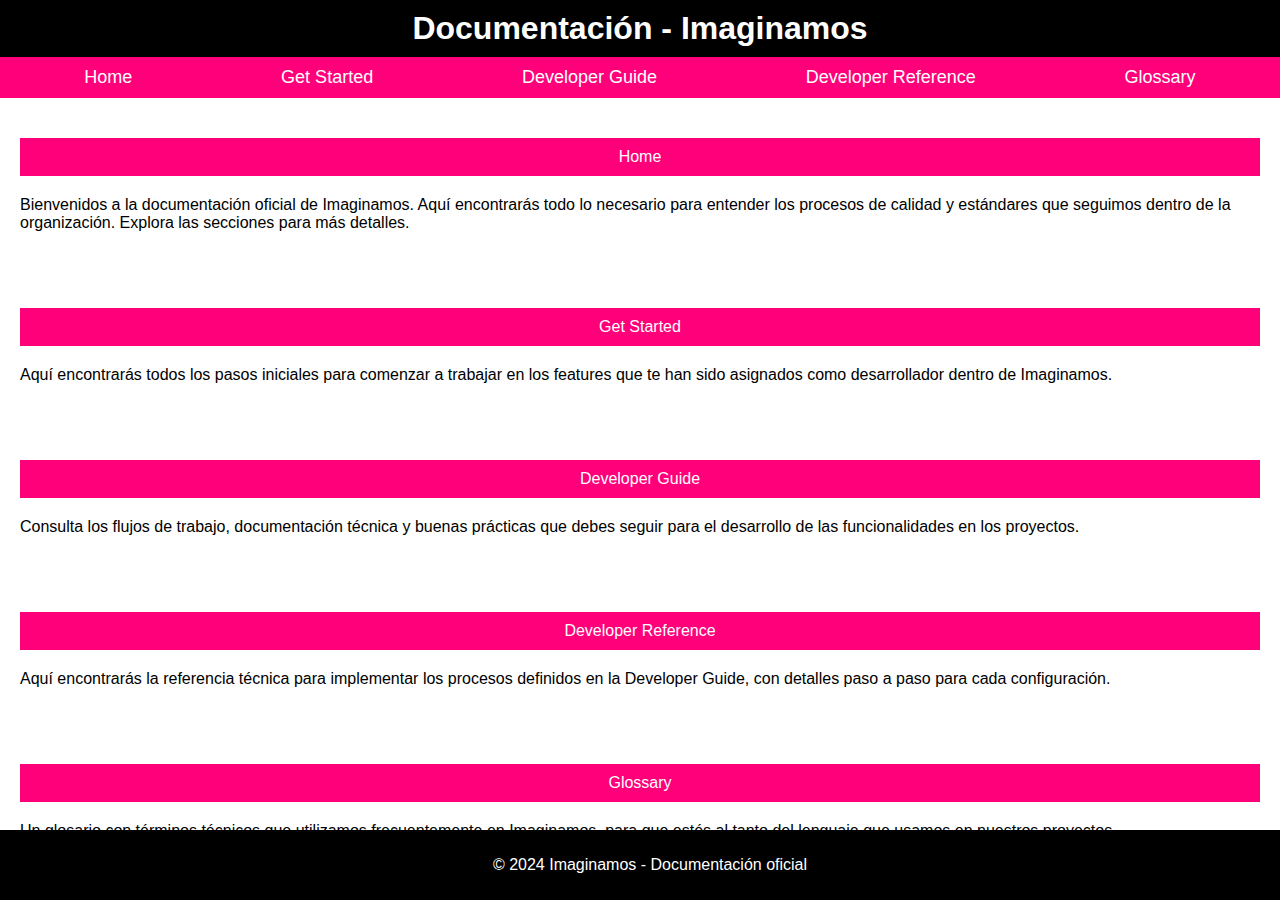
==== index.html @ 252332dd "docs: initial commit" ====
<!DOCTYPE html>
<html lang="es">
<head>
  <meta charset="UTF-8">
  <meta name="viewport" content="width=device-width, initial-scale=1.0">
  <meta http-equiv="X-UA-Compatible" content="IE=edge">
  <title>Documentación - Imaginamos</title>
  <link rel="stylesheet" href="/styles/index.css">
</head>
<body>
  <header>
    <h1>Documentación - Imaginamos</h1>
  </header>

  <nav>
    <a href="#home">Home</a>
    <a href="#get-started">Get Started</a>
    <a href="#developer-guide">Developer Guide</a>
    <a href="#developer-reference">Developer Reference</a>
    <a href="#glossary">Glossary</a>
  </nav>

  <section id="home">
    <div class="section-title">Home</div>
    <p>Bienvenidos a la documentación oficial de Imaginamos. Aquí encontrarás todo lo necesario para entender los procesos de calidad y estándares que seguimos dentro de la organización. Explora las secciones para más detalles.</p>
  </section>

  <section id="get-started">
    <div class="section-title">Get Started</div>
    <p>Aquí encontrarás todos los pasos iniciales para comenzar a trabajar en los features que te han sido asignados como desarrollador dentro de Imaginamos.</p>
  </section>

  <section id="developer-guide">
    <div class="section-title">Developer Guide</div>
    <p>Consulta los flujos de trabajo, documentación técnica y buenas prácticas que debes seguir para el desarrollo de las funcionalidades en los proyectos.</p>
  </section>

  <section id="developer-reference">
    <div class="section-title">Developer Reference</div>
    <p>Aquí encontrarás la referencia técnica para implementar los procesos definidos en la Developer Guide, con detalles paso a paso para cada configuración.</p>
  </section>

  <section id="glossary">
    <div class="section-title">Glossary</div>
    <p>Un glosario con términos técnicos que utilizamos frecuentemente en Imaginamos, para que estés al tanto del lenguaje que usamos en nuestros proyectos.</p>
  </section>

  <footer>
    <p>&copy; 2024 Imaginamos - Documentación oficial</p>
  </footer>
</body>
</html>
---- styles/index.css ----
body {
    font-family: Arial, sans-serif;
    margin: 0;
    padding: 0;
    box-sizing: border-box;
}

header {
    background-color: #000000;
    color: white;
    padding: 10px;
    text-align: center;
}

header h1 {
    margin: 0;
}

nav {
    background-color: #FF007A;
    padding: 10px;
    display: flex;
    justify-content: space-around;
    color: white;
}

nav a {
    color: white;
    text-decoration: none;
    font-size: 18px;
}

nav a:hover {
    text-decoration: underline;
}

section {
    padding: 20px;
}

section h2 {
    color: #333;
}

.section-title {
    background-color: #FF007A;
    color: white;
    padding: 10px;
    margin: 20px 0;
    text-align: center;
}

footer {
    background-color: #000000;
    color: white;
    padding: 10px;
    text-align: center;
    position: fixed;
    width: 100%;
    bottom: 0;
}

/* Responsive */
@media (max-width: 768px) {
    nav {
        flex-direction: column;
        align-items: center;
    }
}
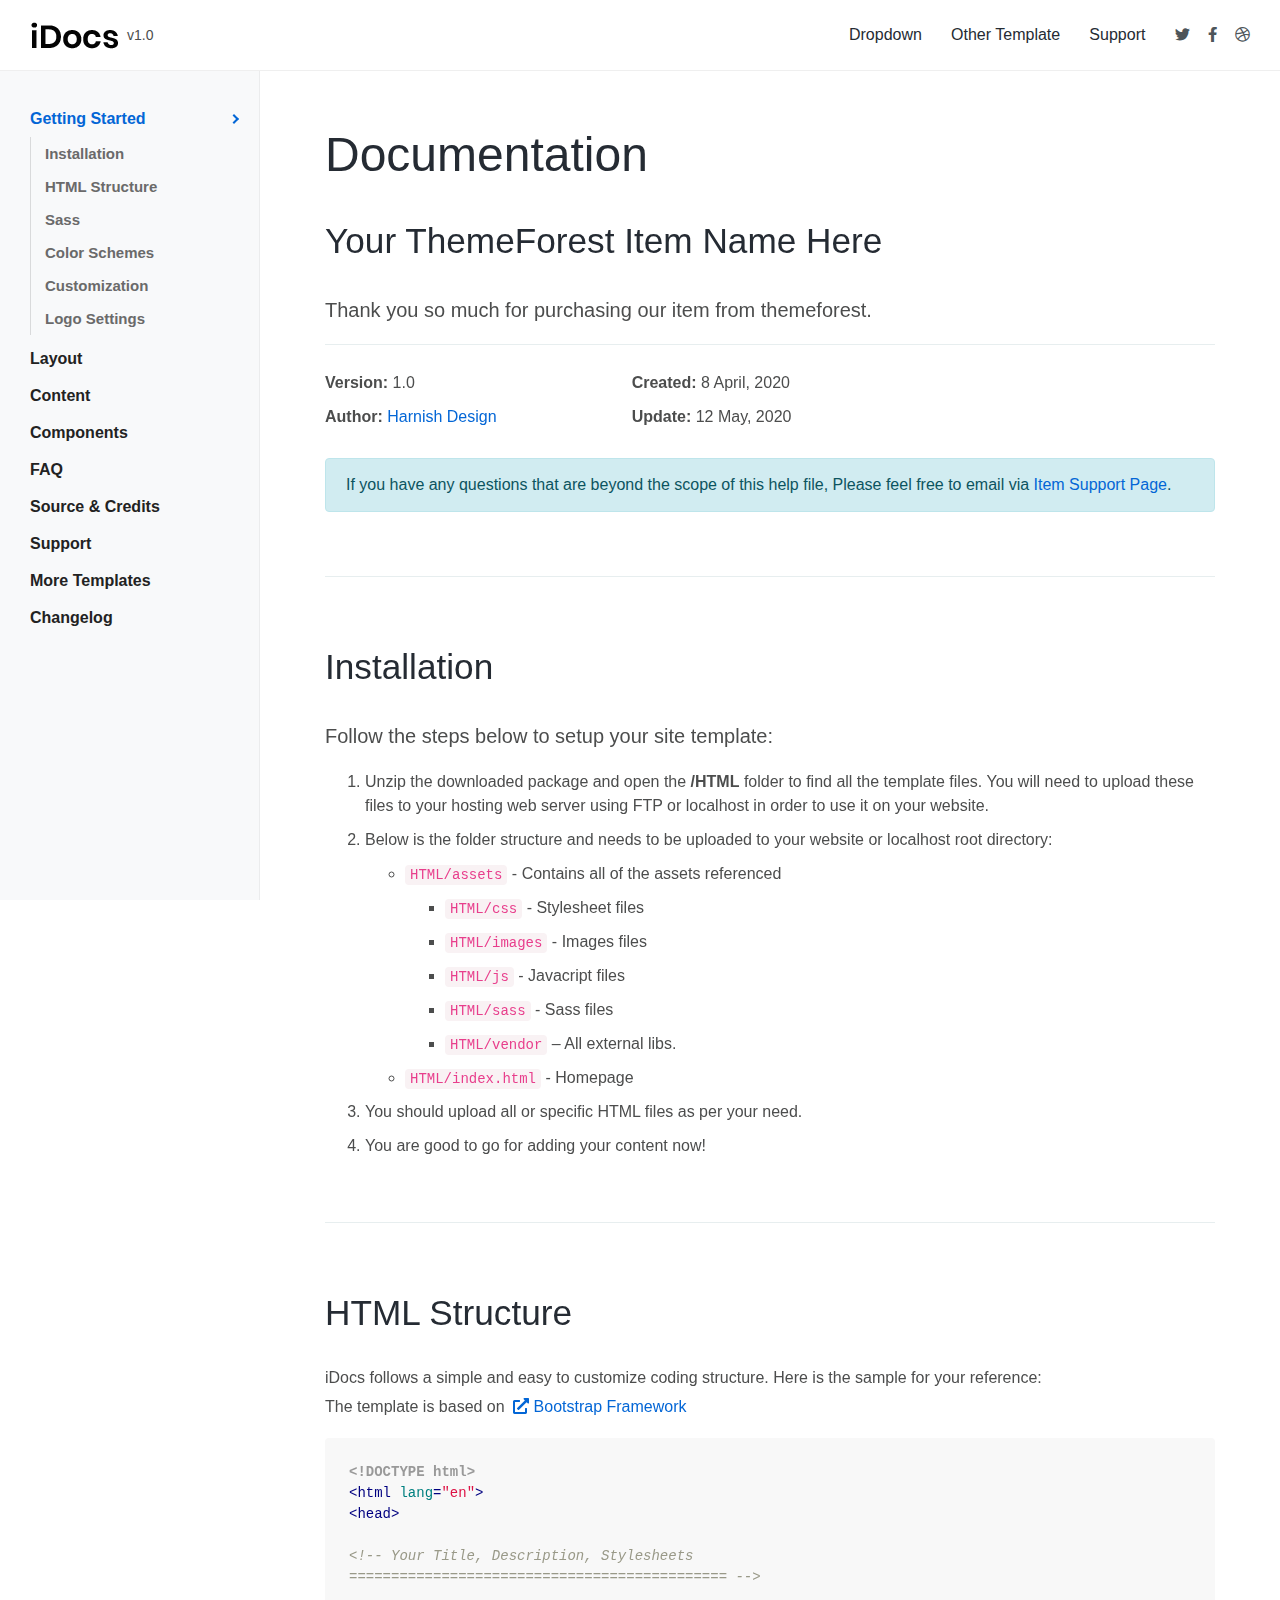
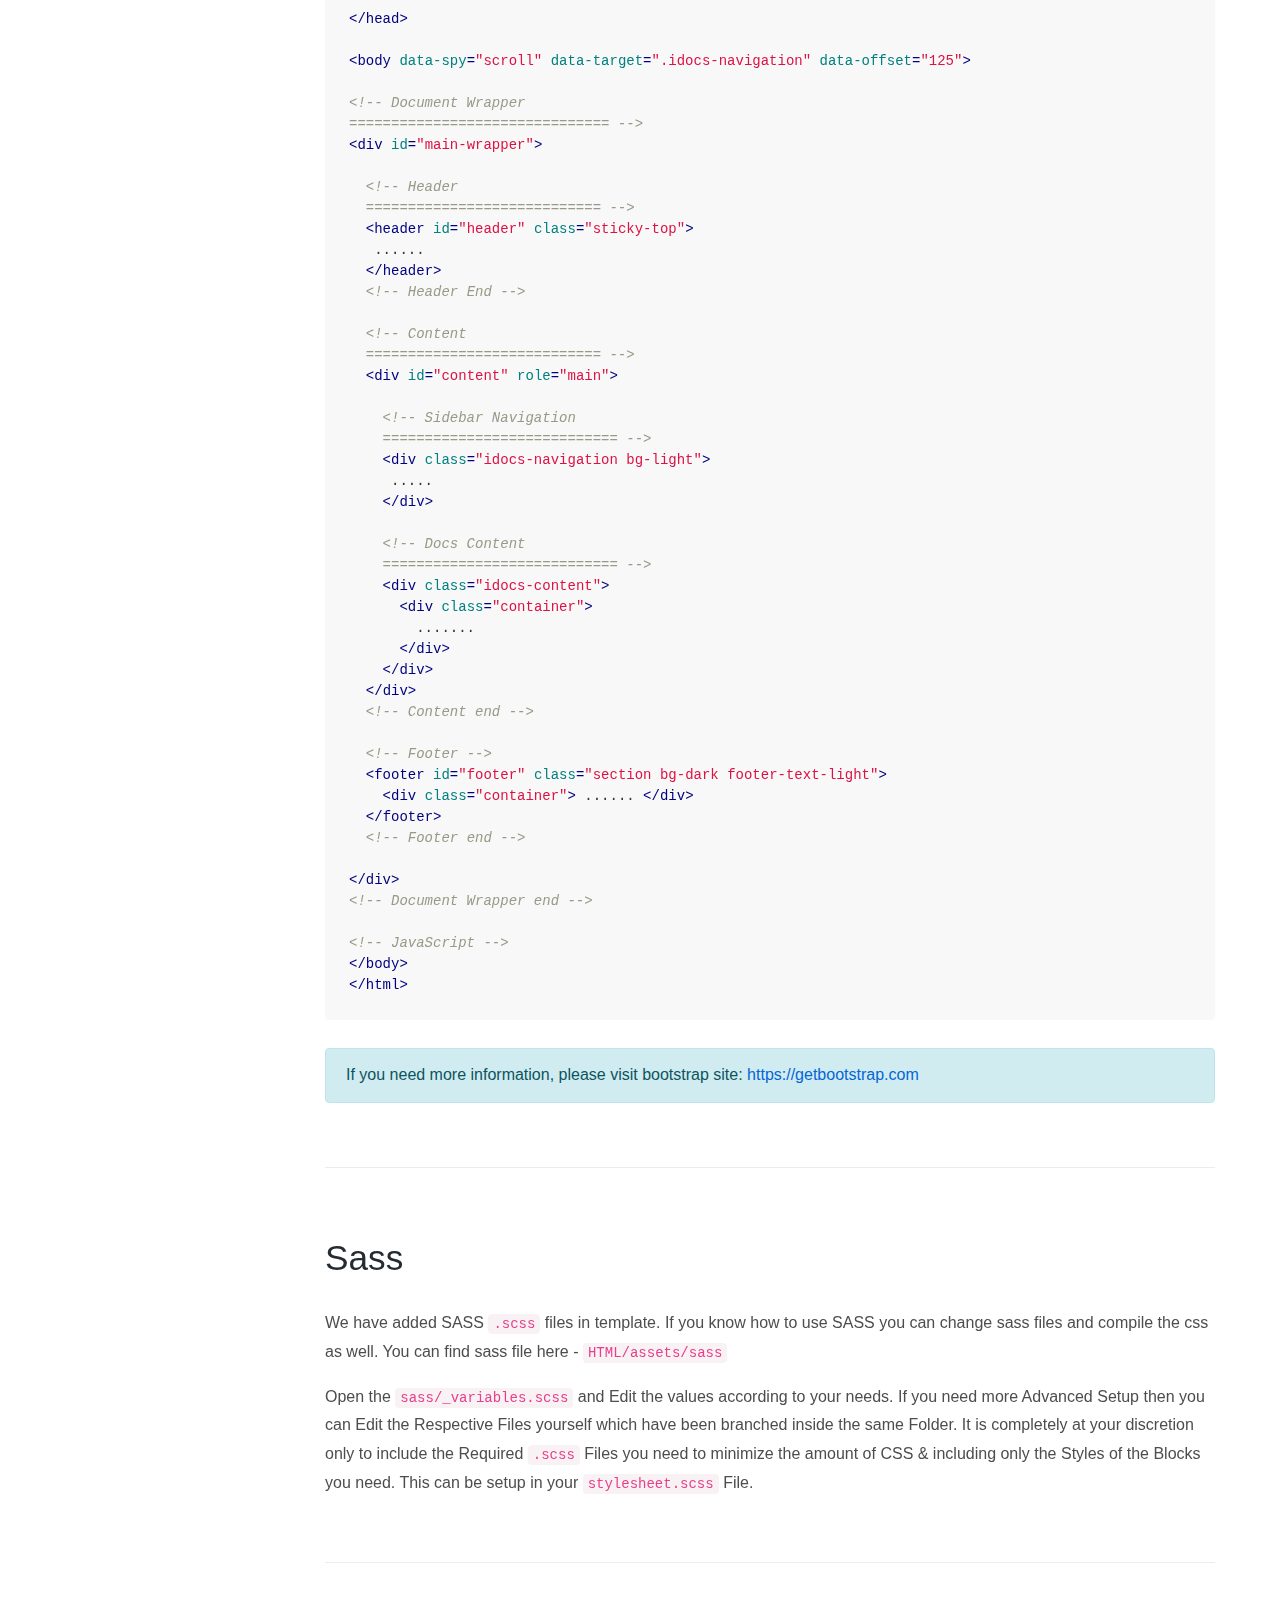
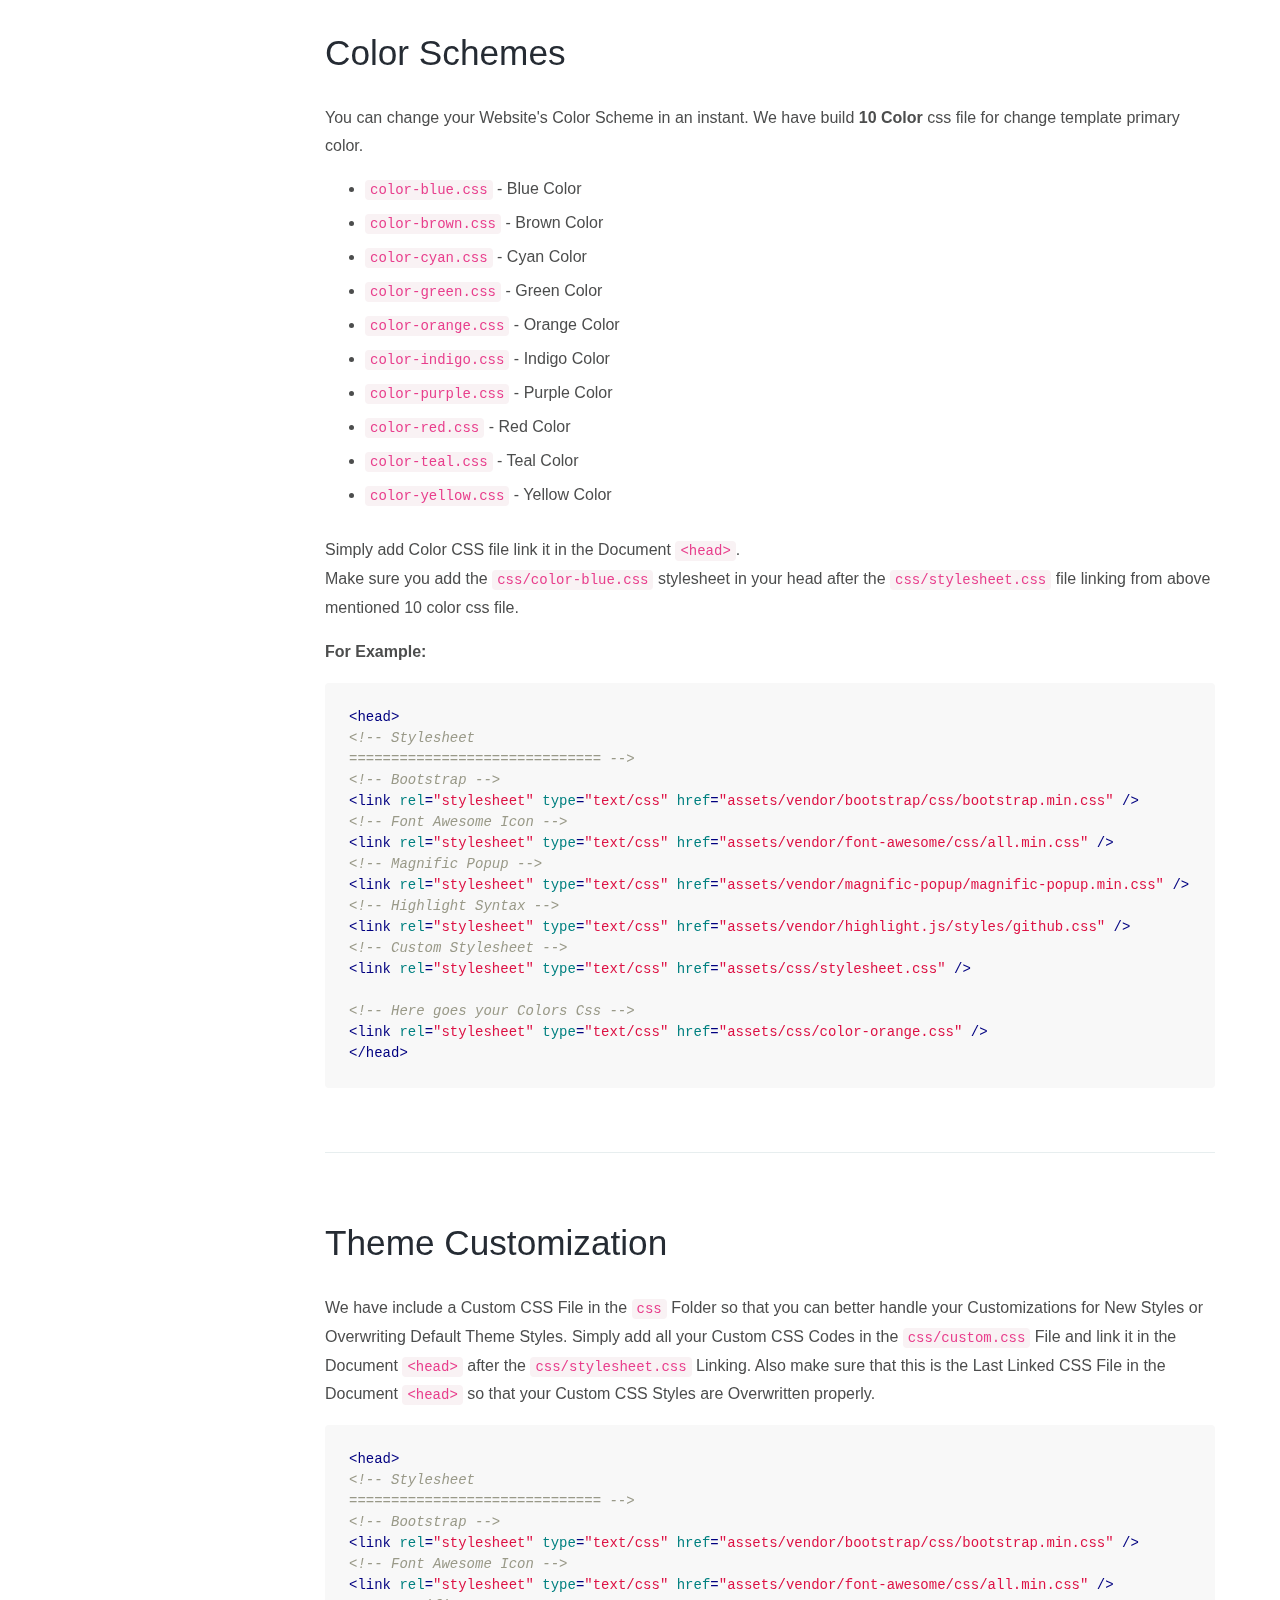
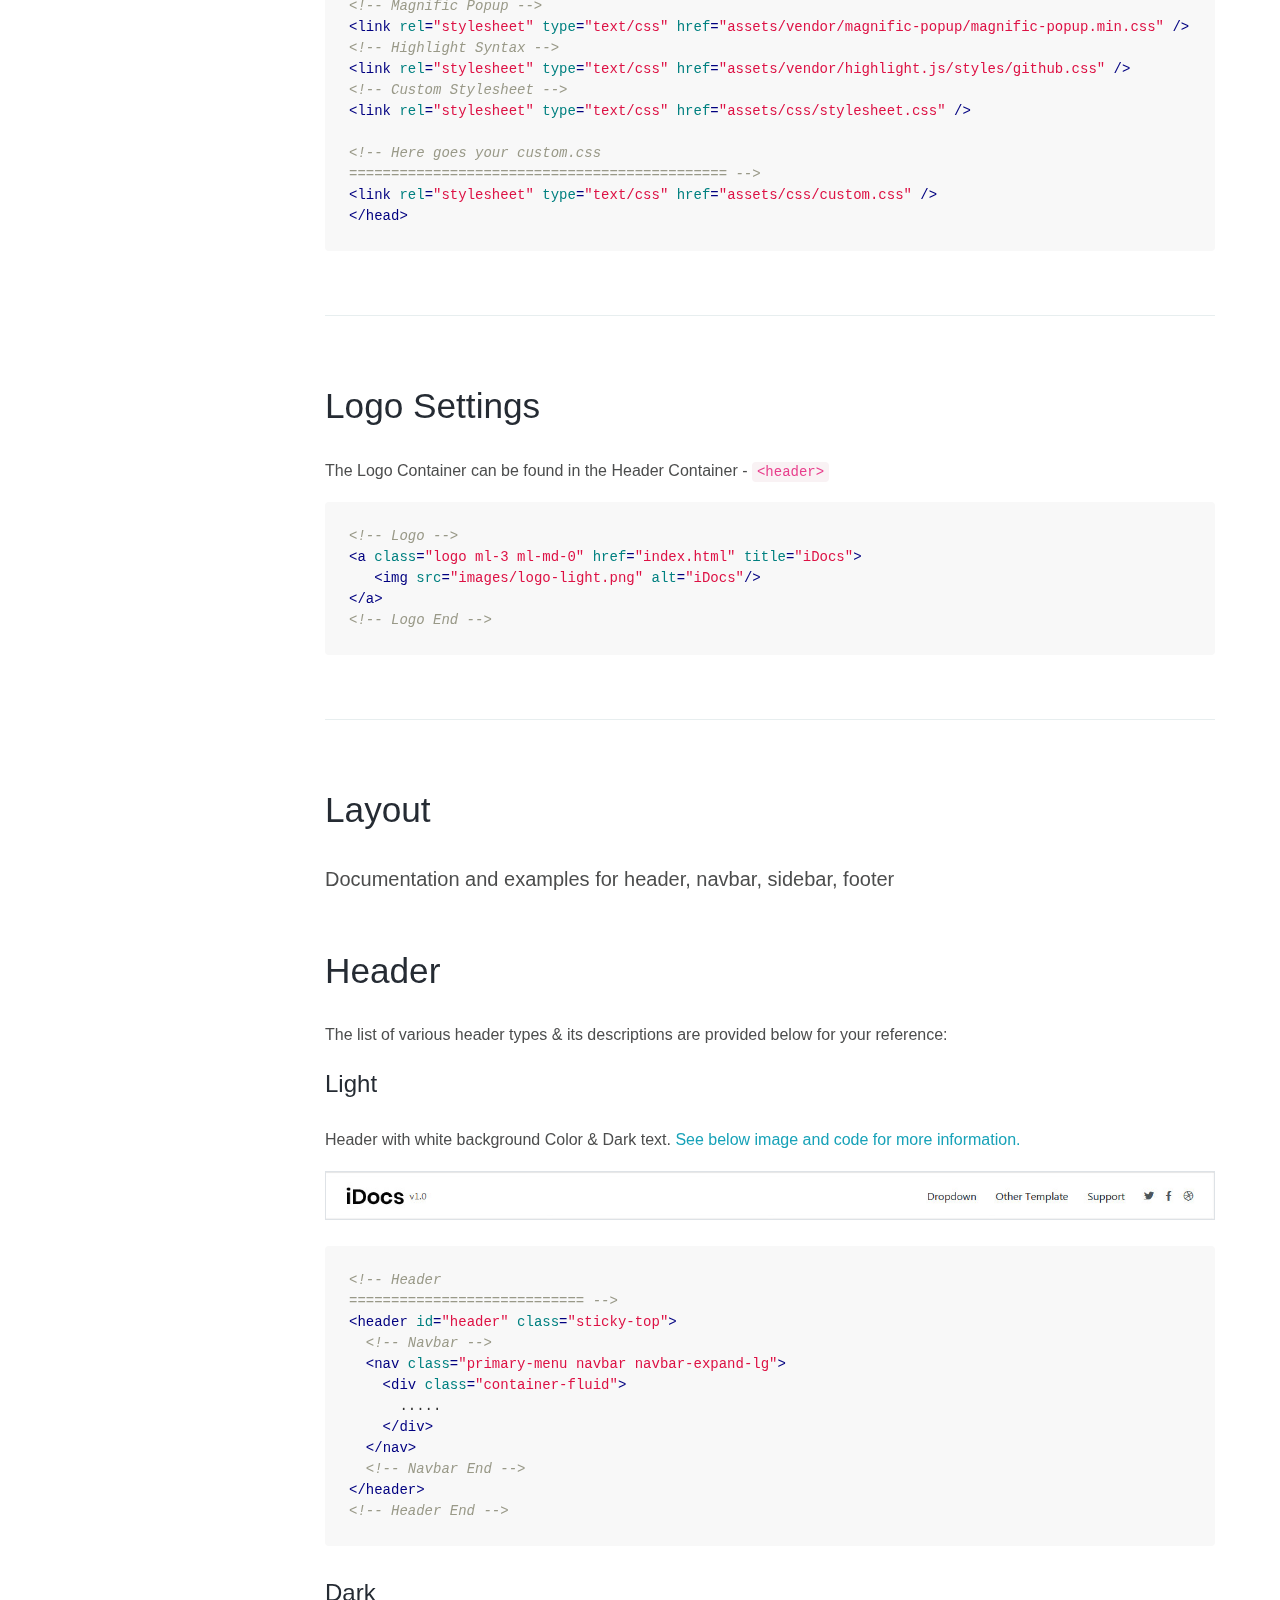
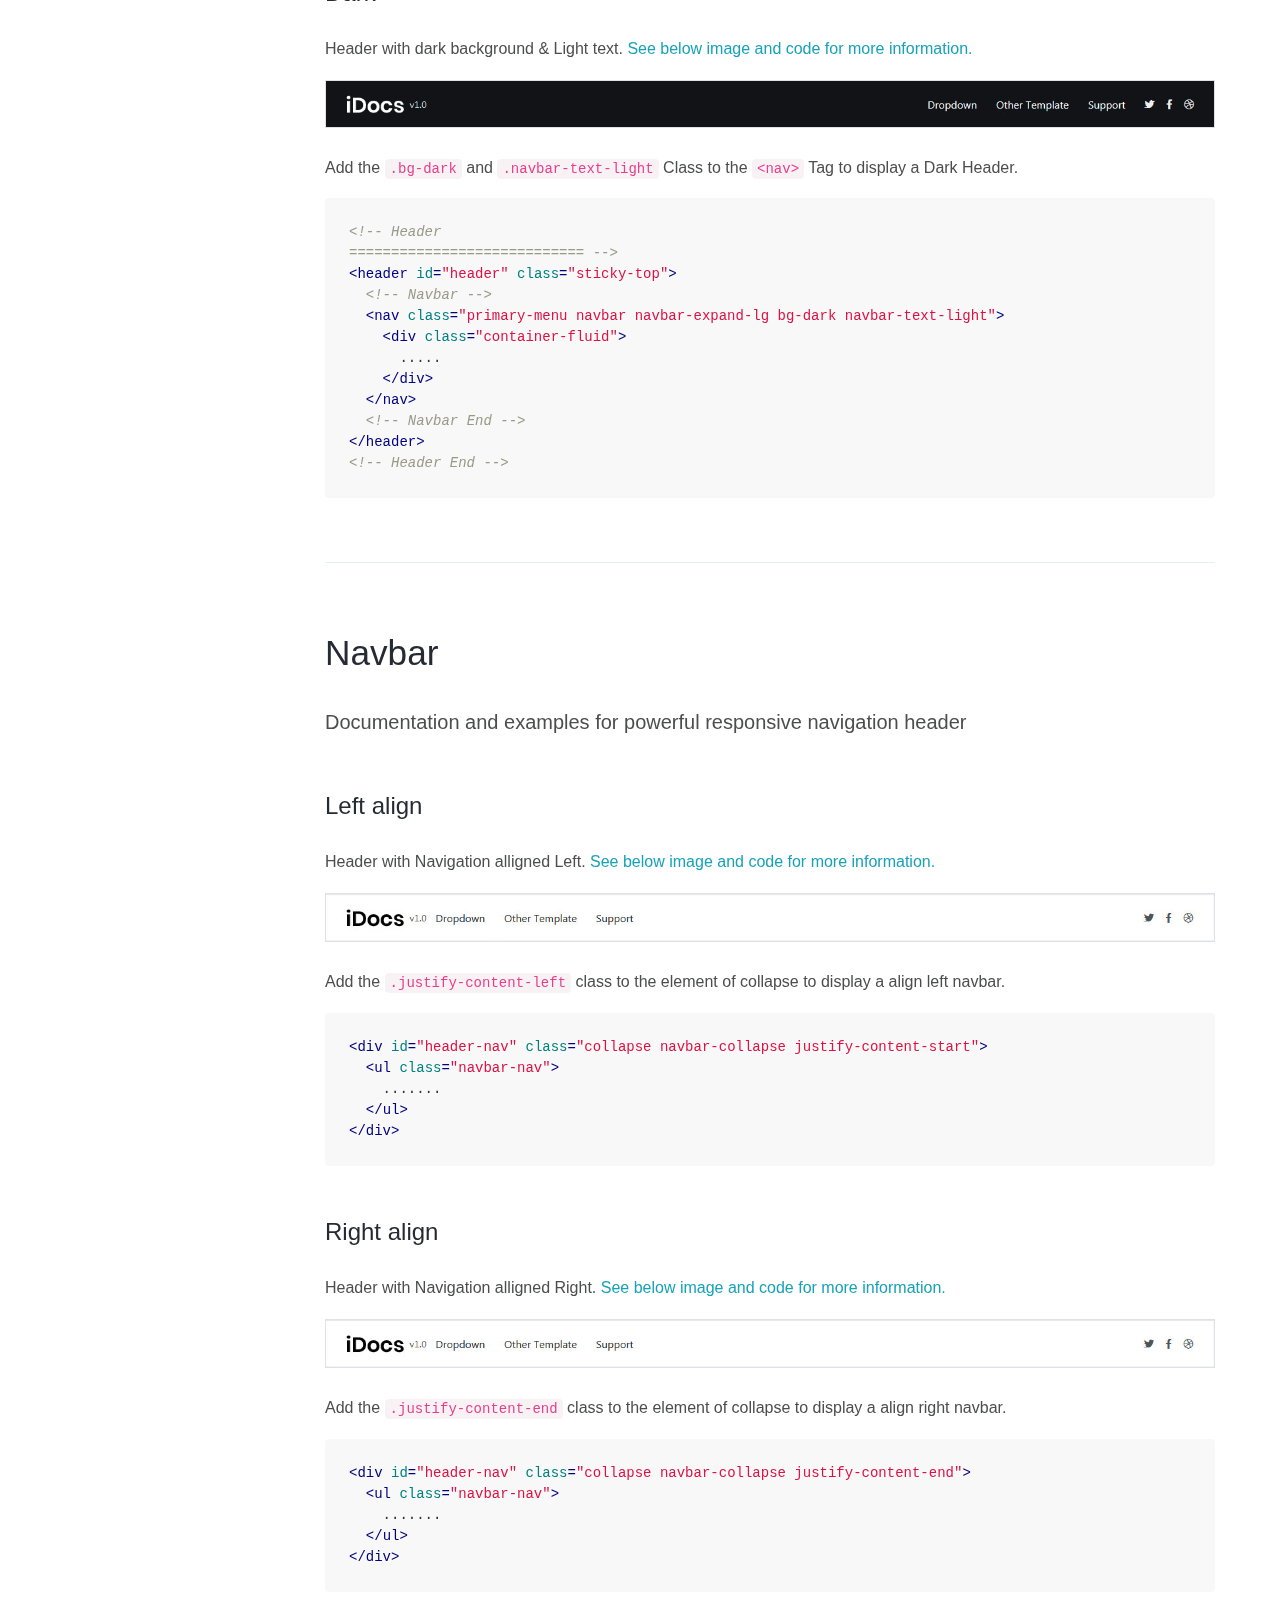
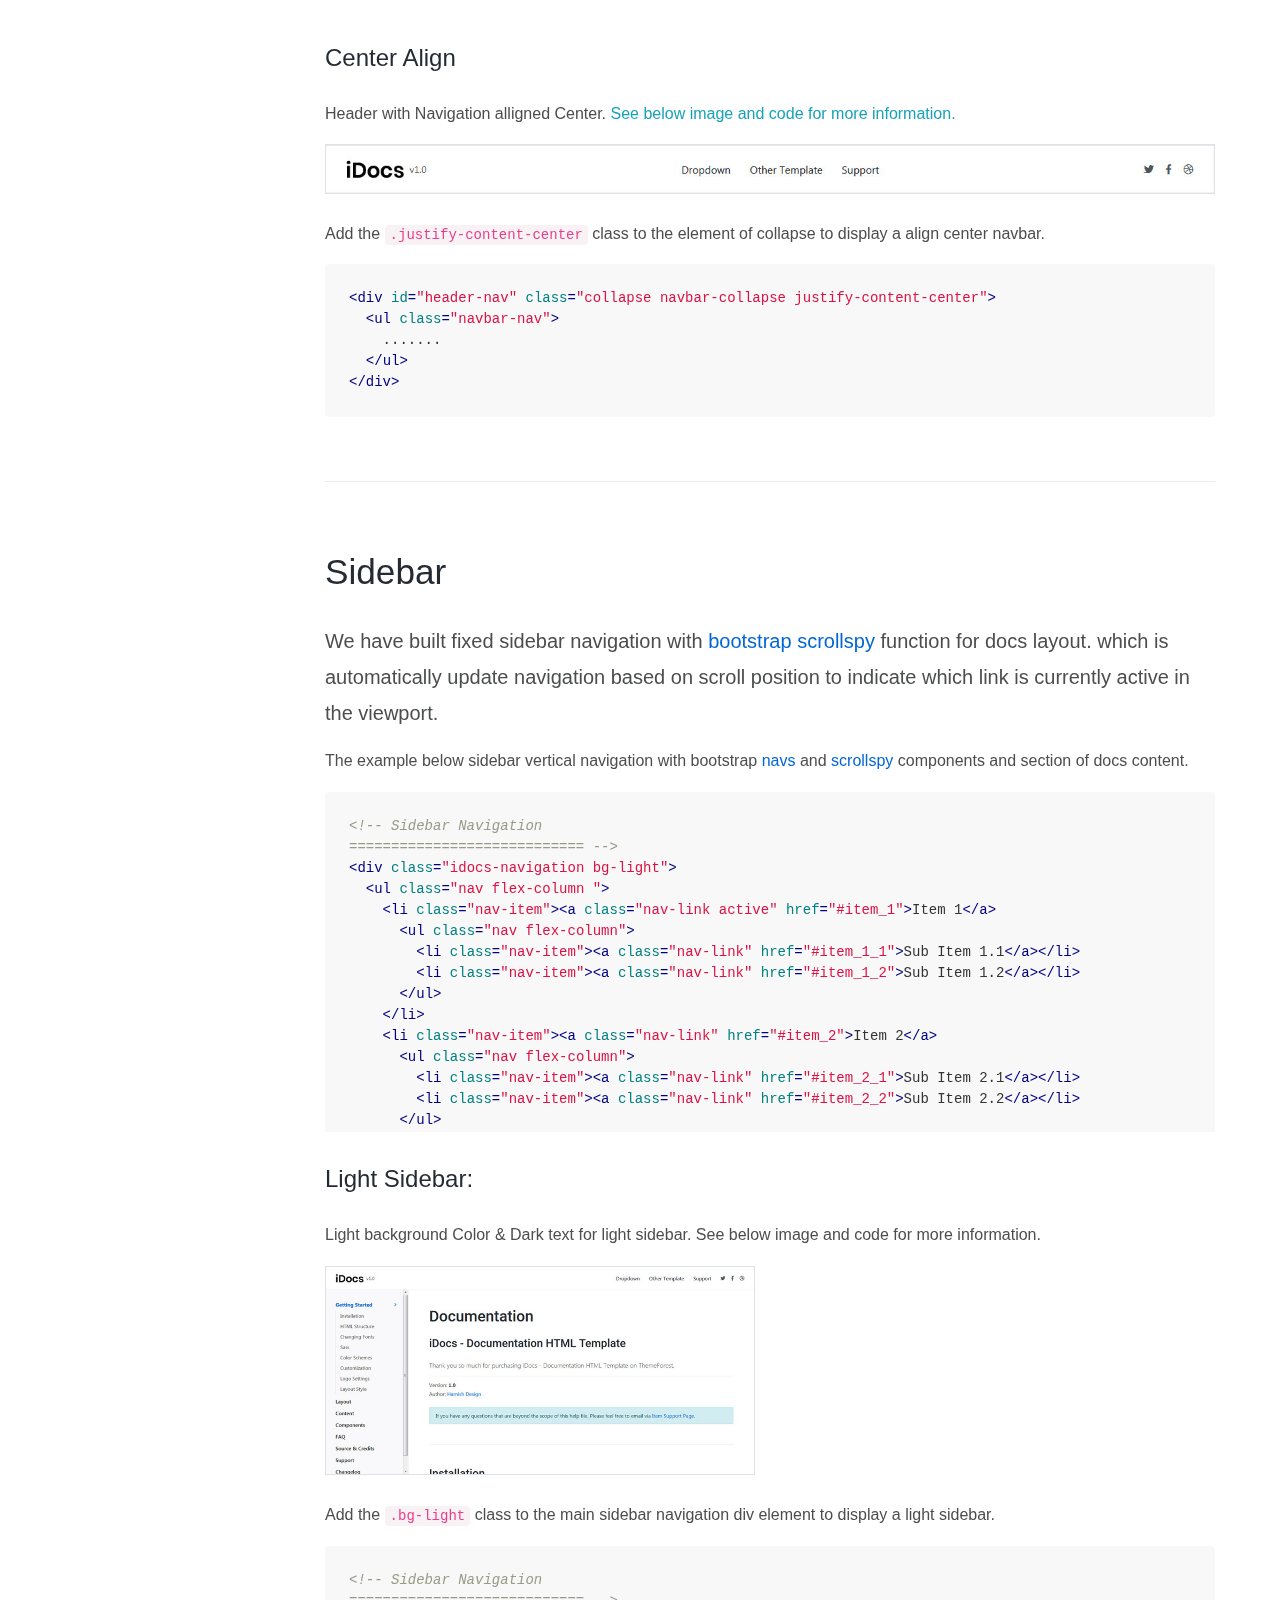
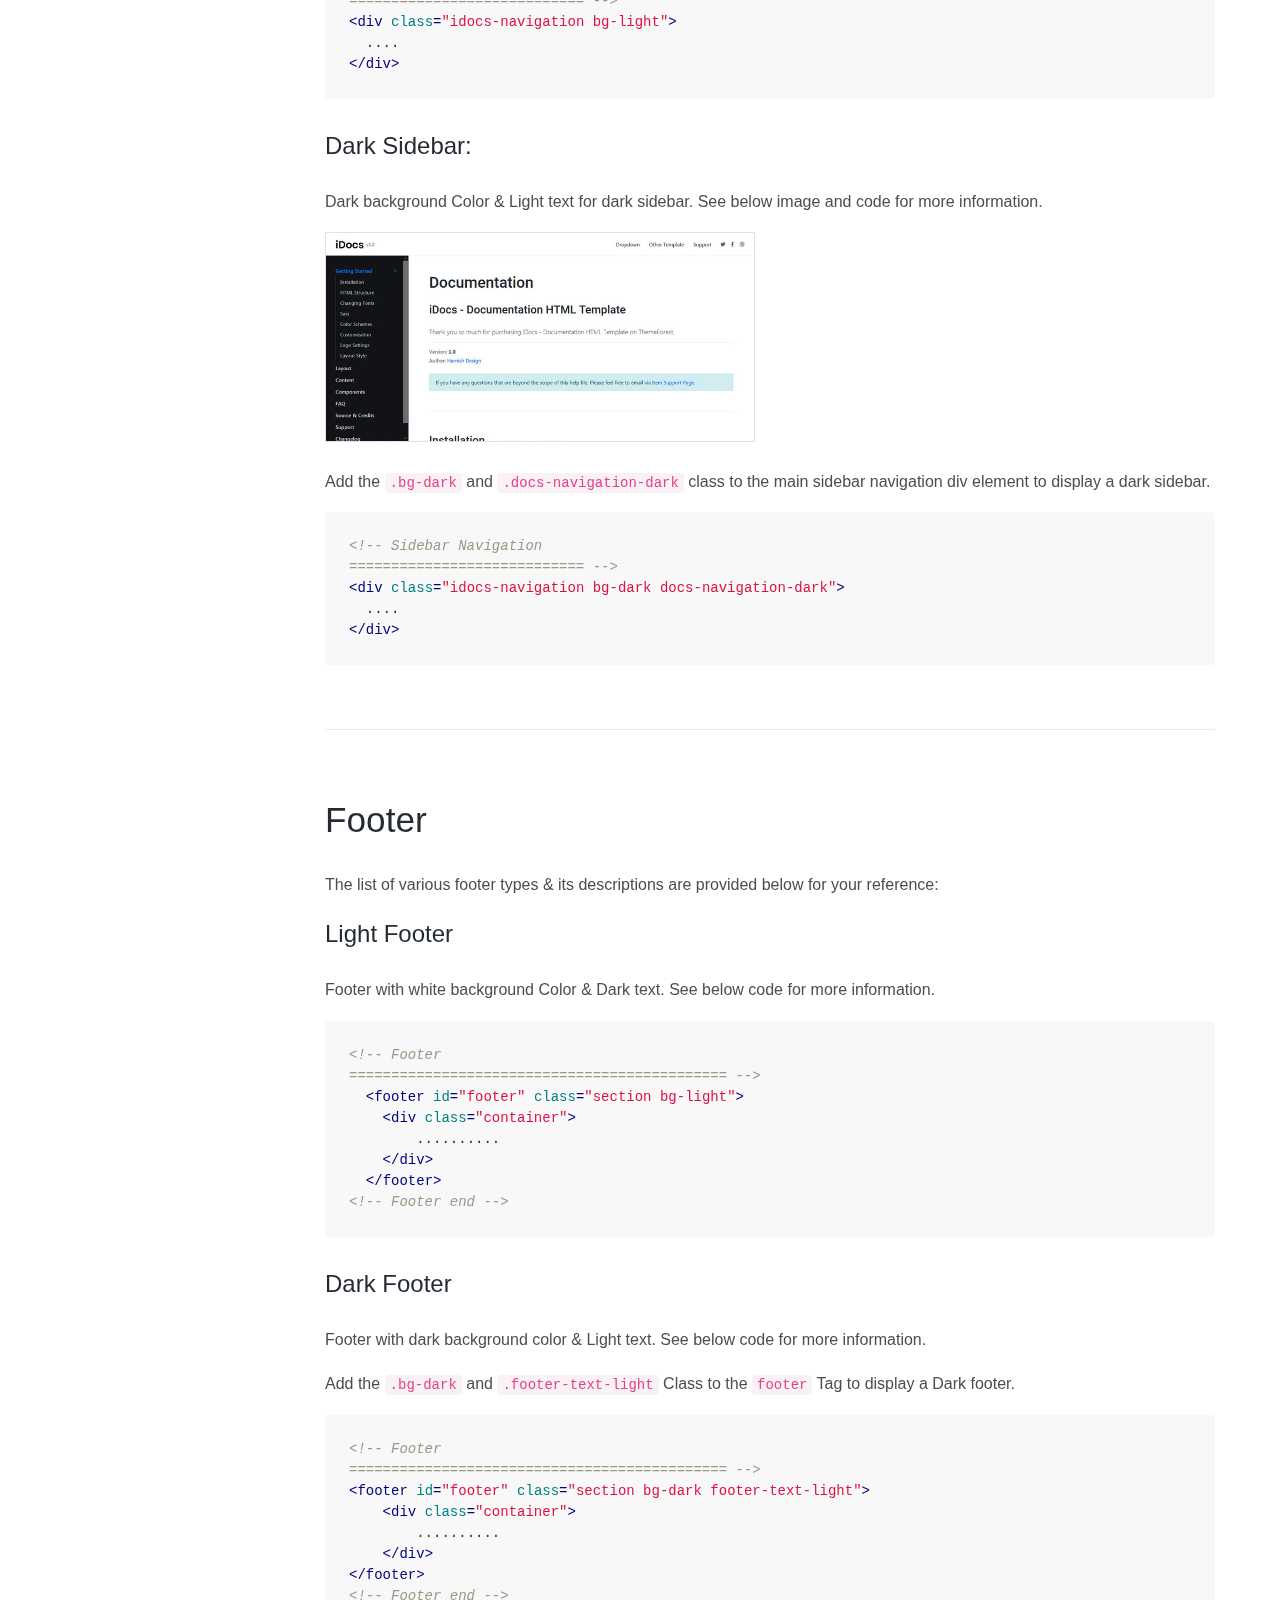
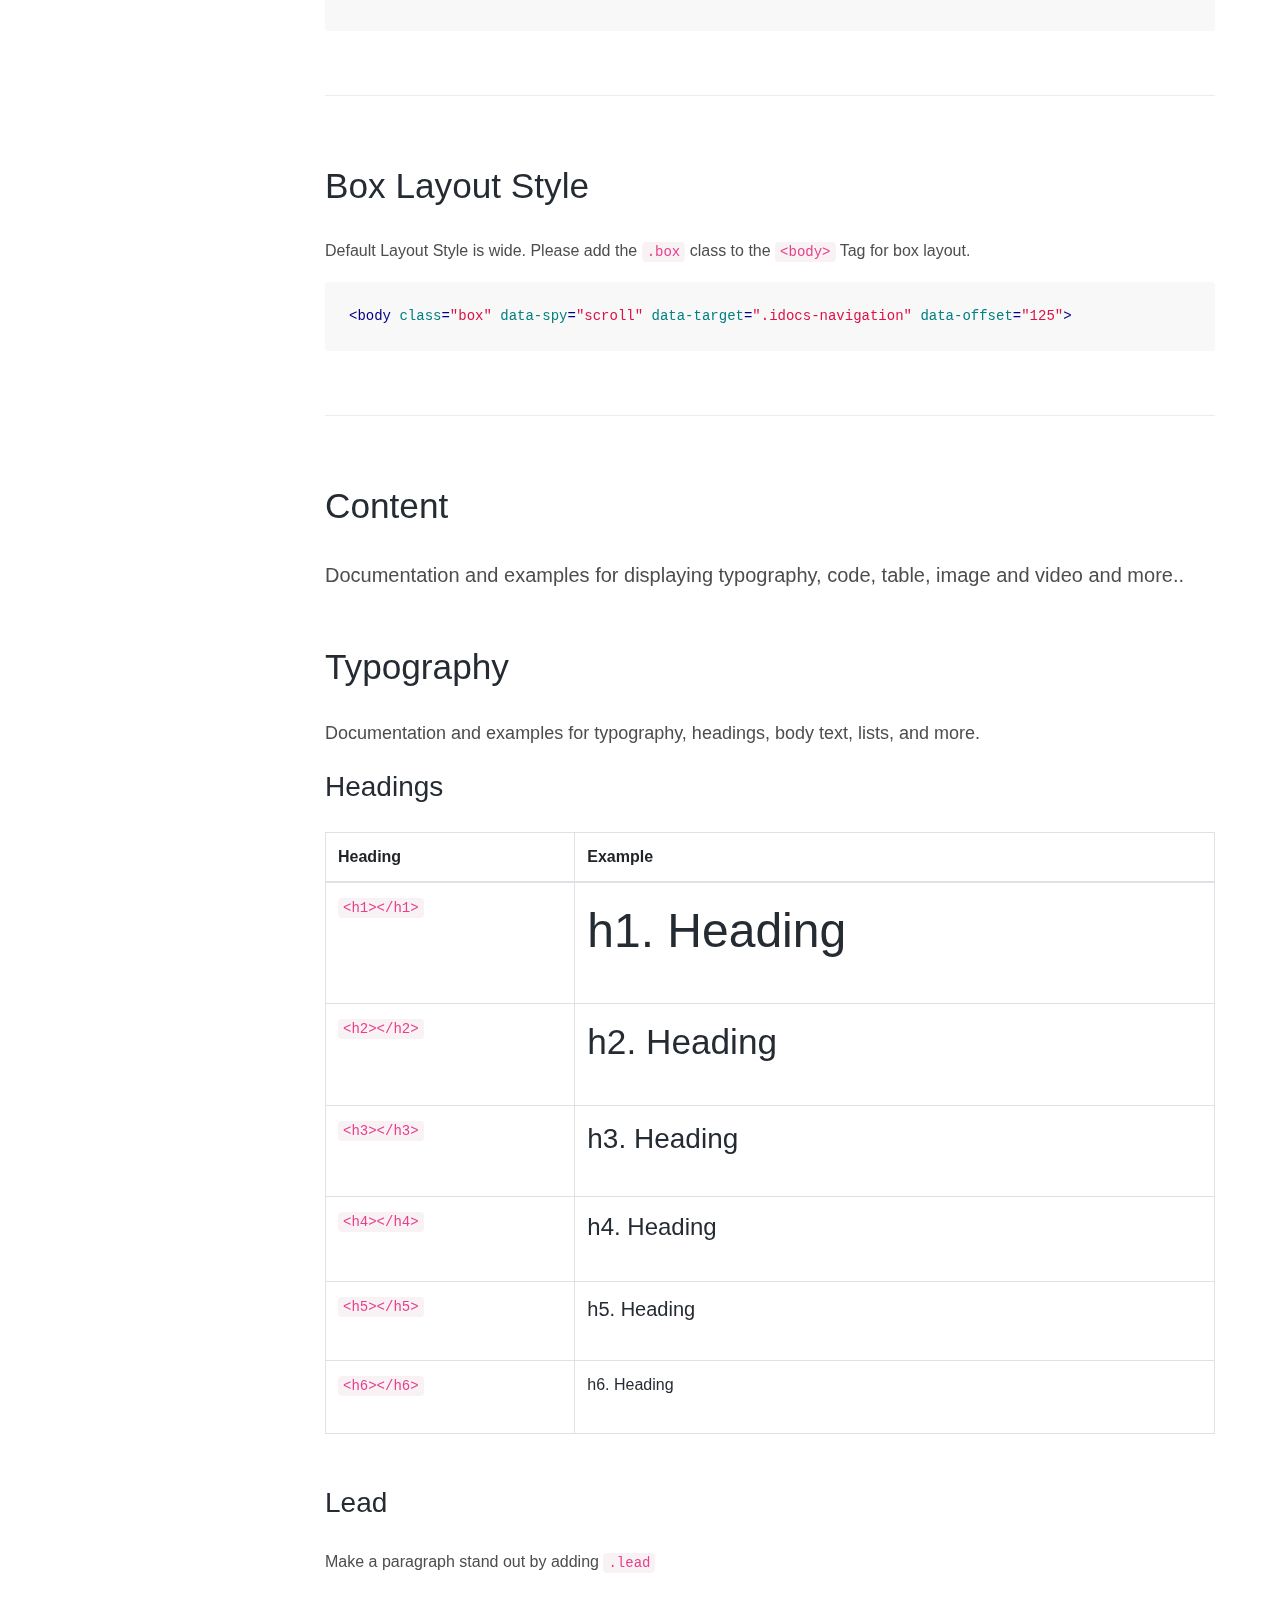
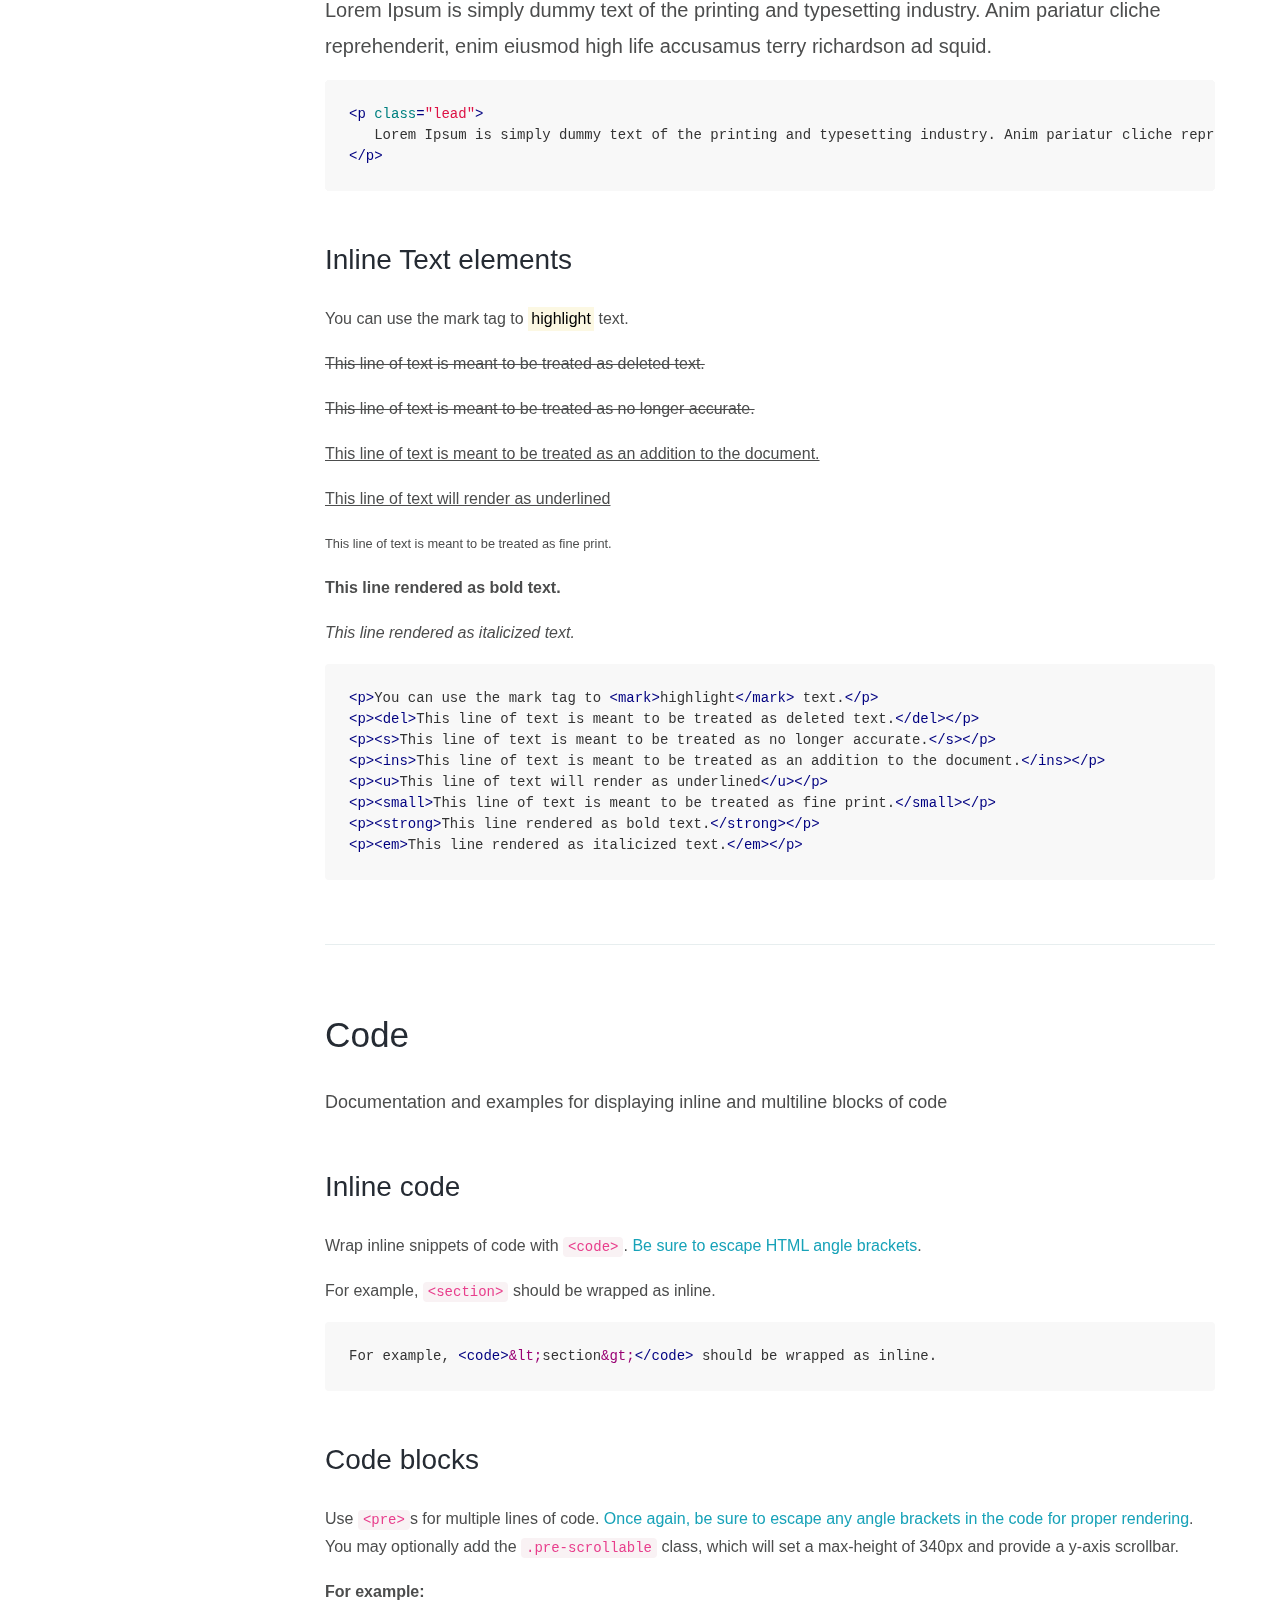
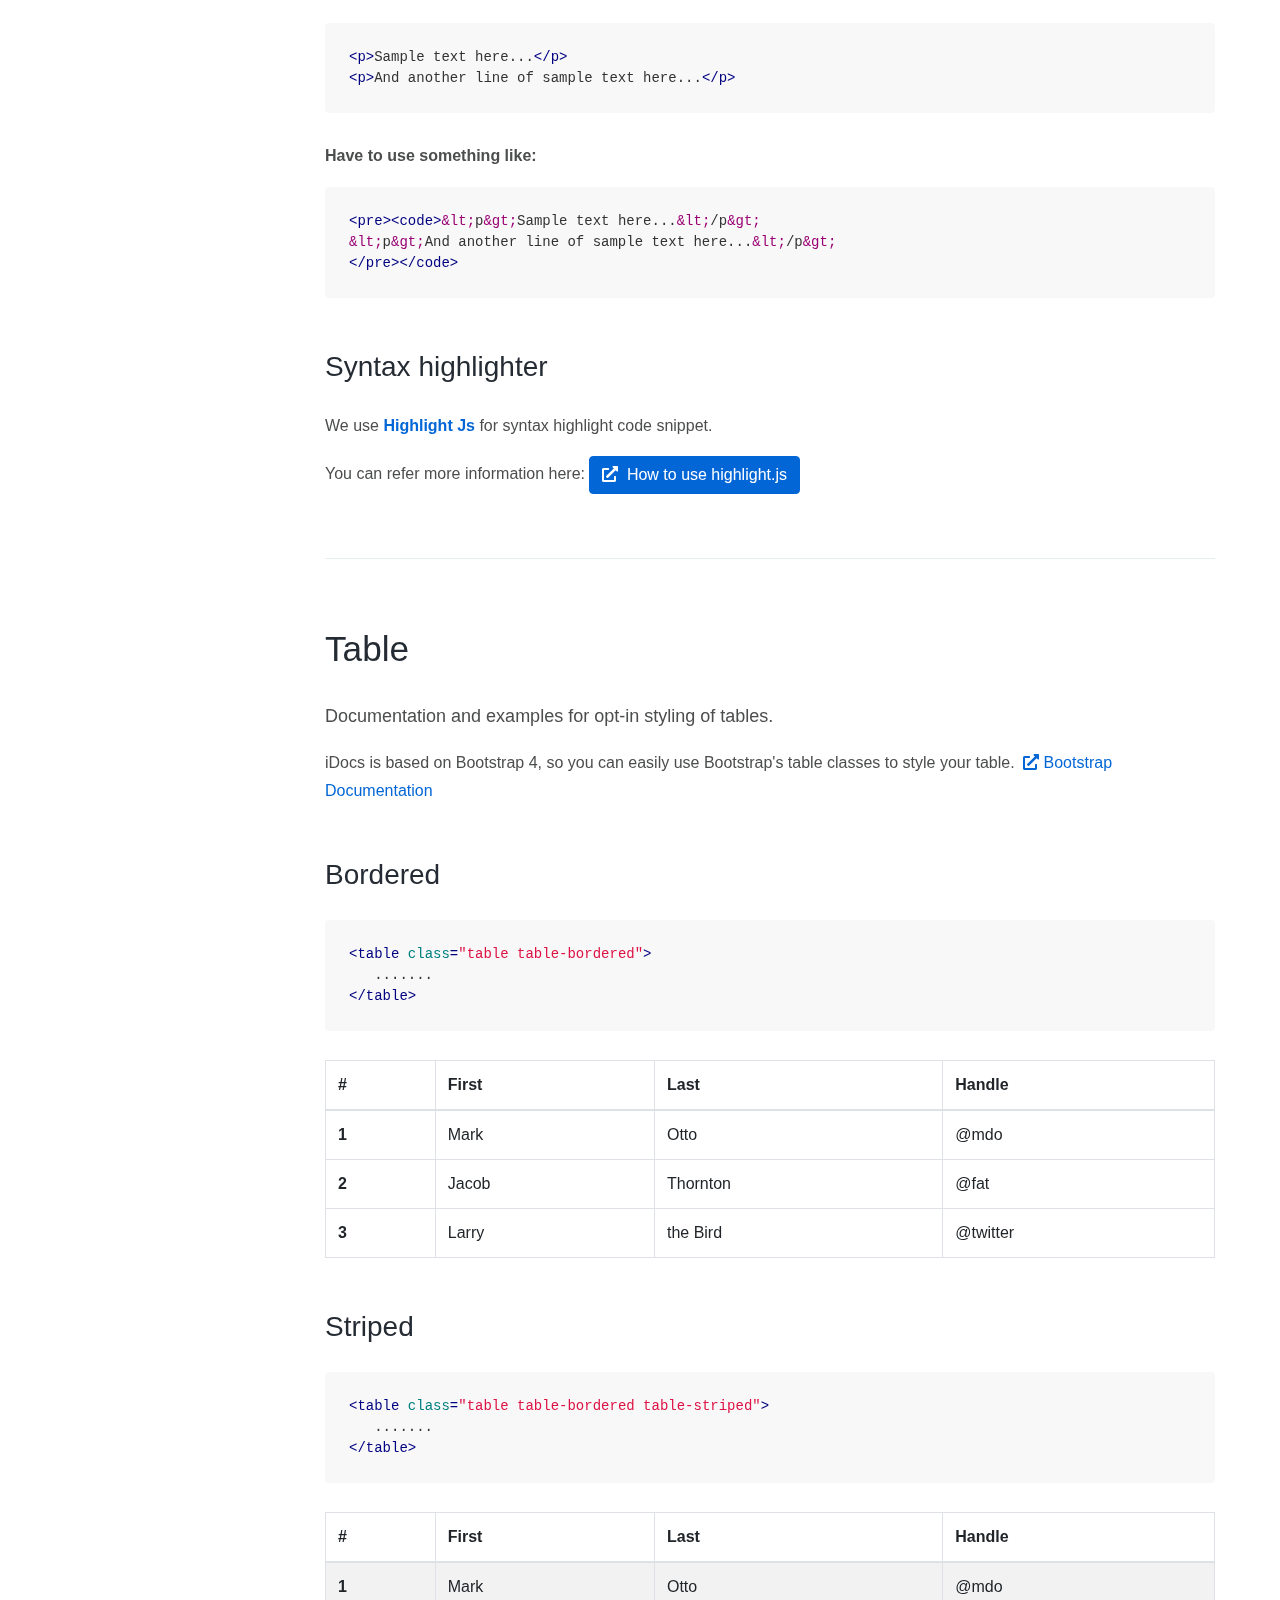
==== commit 71739fb6: "feature: add api template" ====
--- a/index.html
+++ b/index.html
@@ -1,52 +1,1433 @@
 <!DOCTYPE html>
-<html lang="es">
+<html lang="en">
 <head>
-  <meta charset="UTF-8">
-  <meta name="viewport" content="width=device-width, initial-scale=1.0">
-  <meta http-equiv="X-UA-Compatible" content="IE=edge">
-  <title>Documentación - Imaginamos</title>
-  <link rel="stylesheet" href="/styles/index.css">
+<meta charset="UTF-8" />
+<meta http-equiv="X-UA-Compatible" content="IE=edge">
+<meta name="viewport" content="width=device-width, initial-scale=1, minimum-scale=1.0, shrink-to-fit=no">
+<link href="assets/images/favicon.png" rel="icon" />
+<title>Documentation | Your ThemeForest item Name</title>
+<meta name="description" content="Your ThemeForest item Name and description">
+<meta name="author" content="harnishdesign.net">
+
+<!-- Stylesheet
+============================== -->
+<!-- Bootstrap -->
+<link rel="stylesheet" type="text/css" href="assets/vendor/bootstrap/css/bootstrap.min.css" />
+<!-- Font Awesome Icon -->
+<link rel="stylesheet" type="text/css" href="assets/vendor/font-awesome/css/all.min.css" />
+<!-- Magnific Popup -->
+<link rel="stylesheet" type="text/css" href="assets/vendor/magnific-popup/magnific-popup.min.css" />
+<!-- Highlight Syntax -->
+<link rel="stylesheet" type="text/css" href="assets/vendor/highlight.js/styles/github.css" />
+<!-- Custom Stylesheet -->
+<link rel="stylesheet" type="text/css" href="assets/css/stylesheet.css" />
 </head>
-<body>
-  <header>
-    <h1>Documentación - Imaginamos</h1>
+
+<body data-spy="scroll" data-target=".idocs-navigation" data-offset="125">
+
+<!-- Preloader -->
+<div class="preloader">
+  <div class="lds-ellipsis">
+    <div></div>
+    <div></div>
+    <div></div>
+    <div></div>
+  </div>
+</div>
+<!-- Preloader End --> 
+
+<!-- Document Wrapper   
+=============================== -->
+<div id="main-wrapper"> 
+  
+  <!-- Header
+  ============================ -->
+  <header id="header" class="sticky-top"> 
+    <!-- Navbar -->
+    <nav class="primary-menu navbar navbar-expand-lg navbar-dropdown-dark">
+      <div class="container-fluid">
+        <!-- Sidebar Toggler -->
+		<button id="sidebarCollapse" class="navbar-toggler d-block d-md-none" type="button"><span></span><span class="w-75"></span><span class="w-50"></span></button>
+		
+		<!-- Logo --> 
+        <a class="logo ml-md-3" href="index.html" title="iDocs Template"> <img src="assets/images/logo.png" alt="iDocs Template"/> </a> 
+		<span class="text-2 ml-2">v1.0</span> 
+        <!-- Logo End -->
+        
+		<!-- Navbar Toggler -->
+		<button class="navbar-toggler ml-auto" type="button" data-toggle="collapse" data-target="#header-nav"><span></span><span></span><span></span></button>
+        
+		<div id="header-nav" class="collapse navbar-collapse justify-content-end">
+          <ul class="navbar-nav">
+            <li class="dropdown"> <a class="dropdown-toggle" href="#">Dropdown</a>
+              <ul class="dropdown-menu">
+                <li><a class="dropdown-item" href="#">Action</a></li>
+                <li class="dropdown"><a class="dropdown-item dropdown-toggle" href="#">Dropdown Action</a>
+                  <ul class="dropdown-menu">
+                    <li><a class="dropdown-item" href="index.html">Action</a></li>
+                    <li><a class="dropdown-item" href="feature-header-dark.html">Another Action</a></li>
+                    <li><a class="dropdown-item" href="feature-header-primary.html">Something Else Here</a></li>
+                    <li><a class="dropdown-item" href="index-2.html">Another Link</a></li>
+                  </ul>
+                </li>
+                <li><a class="dropdown-item" href="#">Another Action</a>
+                <li><a class="dropdown-item" href="#">Something Else Here</a></li>
+              </ul>
+            </li>
+            <li><a target="_blank" href="https://themeforest.net/user/harnishdesign/portfolio?ref=HarnishDesign">Other Template</a></li>
+            <li><a target="_blank" href="https://themeforest.net/user/harnishdesign/#contact?ref=HarnishDesign">Support</a></li>
+          </ul>
+        </div>
+        <ul class="social-icons social-icons-sm ml-lg-2 mr-2">
+          <li class="social-icons-twitter"><a data-toggle="tooltip" href="http://www.twitter.com/harnishdesign/" target="_blank" title="" data-original-title="Twitter"><i class="fab fa-twitter"></i></a></li>
+          <li class="social-icons-facebook"><a data-toggle="tooltip" href="http://www.facebook.com/harnishdesign/" target="_blank" title="" data-original-title="Facebook"><i class="fab fa-facebook-f"></i></a></li>
+          <li class="social-icons-dribbble"><a data-toggle="tooltip" href="http://www.dribbble.com/harnishdesign/" target="_blank" title="" data-original-title="Dribbble"><i class="fab fa-dribbble"></i></a></li>
+        </ul>
+      </div>
+    </nav>
+    <!-- Navbar End --> 
   </header>
-
-  <nav>
-    <a href="#home">Home</a>
-    <a href="#get-started">Get Started</a>
-    <a href="#developer-guide">Developer Guide</a>
-    <a href="#developer-reference">Developer Reference</a>
-    <a href="#glossary">Glossary</a>
-  </nav>
-
-  <section id="home">
-    <div class="section-title">Home</div>
-    <p>Bienvenidos a la documentación oficial de Imaginamos. Aquí encontrarás todo lo necesario para entender los procesos de calidad y estándares que seguimos dentro de la organización. Explora las secciones para más detalles.</p>
-  </section>
-
-  <section id="get-started">
-    <div class="section-title">Get Started</div>
-    <p>Aquí encontrarás todos los pasos iniciales para comenzar a trabajar en los features que te han sido asignados como desarrollador dentro de Imaginamos.</p>
-  </section>
-
-  <section id="developer-guide">
-    <div class="section-title">Developer Guide</div>
-    <p>Consulta los flujos de trabajo, documentación técnica y buenas prácticas que debes seguir para el desarrollo de las funcionalidades en los proyectos.</p>
-  </section>
-
-  <section id="developer-reference">
-    <div class="section-title">Developer Reference</div>
-    <p>Aquí encontrarás la referencia técnica para implementar los procesos definidos en la Developer Guide, con detalles paso a paso para cada configuración.</p>
-  </section>
-
-  <section id="glossary">
-    <div class="section-title">Glossary</div>
-    <p>Un glosario con términos técnicos que utilizamos frecuentemente en Imaginamos, para que estés al tanto del lenguaje que usamos en nuestros proyectos.</p>
-  </section>
-
-  <footer>
-    <p>&copy; 2024 Imaginamos - Documentación oficial</p>
+  <!-- Header End --> 
+  
+  <!-- Content
+  ============================ -->
+  <div id="content" role="main">
+    
+	<!-- Sidebar Navigation
+	============================ -->
+	<div class="idocs-navigation bg-light">
+      <ul class="nav flex-column ">
+        <li class="nav-item"><a class="nav-link active" href="#idocs_start">Getting Started</a>
+          <ul class="nav flex-column">
+            <li class="nav-item"><a class="nav-link" href="#idocs_installation">Installation</a></li>
+            <li class="nav-item"><a class="nav-link" href="#idocs_html_structure">HTML Structure</a></li>
+            <li class="nav-item"><a class="nav-link" href="#idocs_sass">Sass</a></li>
+            <li class="nav-item"><a class="nav-link" href="#idocs_color_schemes">Color Schemes</a></li>
+            <li class="nav-item"><a class="nav-link" href="#idocs_theme_customization">Customization</a></li>
+            <li class="nav-item"><a class="nav-link" href="#idocs_logo_settings">Logo Settings</a></li>
+          </ul>
+        </li>
+        <li class="nav-item"><a class="nav-link" href="#idocs_layout">Layout</a>
+          <ul class="nav flex-column">
+			<li class="nav-item"><a class="nav-link" href="#idocs_header">Header</a></li>
+			<li class="nav-item"><a class="nav-link" href="#idocs_navbar">Navbar</a></li>
+			<li class="nav-item"><a class="nav-link" href="#idocs_sidebar">Sidebar</a></li>
+			<li class="nav-item"><a class="nav-link" href="#idocs_footer">Footer</a></li>
+			<li class="nav-item"><a class="nav-link" href="#idocs_box_layout">Box Layout</a></li>
+          </ul>
+        </li>
+        <li class="nav-item"><a class="nav-link" href="#idocs_content">Content</a>
+			<ul class="nav flex-column">
+            <li class="nav-item"><a class="nav-link" href="#idocs_typography">Typography</a></li>
+            <li class="nav-item"><a class="nav-link" href="#idocs_code">Code</a></li>
+            <li class="nav-item"><a class="nav-link" href="#idocs_table">Table</a></li>
+			<li class="nav-item"><a class="nav-link" href="#idocs_icons">Icons</a></li>
+            <li class="nav-item"><a class="nav-link" href="#idocs_image">Image</a></li>
+			<li class="nav-item"><a class="nav-link" href="#idocs_video">Video</a></li>
+          </ul>
+		</li>
+        <li class="nav-item"><a class="nav-link" href="#idocs_components">Components</a>
+          <ul class="nav flex-column">
+            <li class="nav-item"><a class="nav-link" href="#idocs_accordion">Accordion</a></li>
+            <li class="nav-item"><a class="nav-link" href="#idocs_tabs">Tabs</a></li>
+            <li class="nav-item"><a class="nav-link" href="#idocs_social_icon">Social Icon</a></li>
+            <li class="nav-item"><a class="nav-link" href="#idocs_helper_classes">Helper Classes</a></li>
+          </ul>
+        </li>
+		<li class="nav-item"><a class="nav-link" href="#idocs_faq">FAQ</a></li>
+        <li class="nav-item"><a class="nav-link" href="#idocs_source_credits">Source & Credits</a></li>
+        <li class="nav-item"><a class="nav-link" href="#idocs_support">Support</a></li>
+		<li class="nav-item"><a class="nav-link" href="#idocs_templates">More Templates</a></li>
+		<li class="nav-item"><a class="nav-link" href="#idocs_changelog">Changelog</a>
+			<ul class="nav flex-column">
+            <li class="nav-item"><a class="nav-link" href="#v1-1">v1.1</a></li>
+            <li class="nav-item"><a class="nav-link" href="#v1-0">v1.0</a></li>
+          </ul>
+		</li>
+      </ul>
+    </div>
+    
+    <!-- Docs Content
+	============================ -->
+    <div class="idocs-content">
+      <div class="container"> 
+        
+        <!-- Getting Started
+		============================ -->
+        <section id="idocs_start">
+        <h1>Documentation</h1>
+        <h2>Your ThemeForest Item Name Here</h2>
+        <p class="lead">Thank you so much for purchasing our item from themeforest.</p>
+		<hr>
+		<div class="row">
+			<div class="col-sm-6 col-lg-4">
+				<ul class="list-unstyled">
+					<li><strong>Version:</strong> 1.0</li>
+					<li><strong>Author:</strong> <a href="http://www.harnishdesign.net" target="_blank">Harnish Design</a></li>
+				</ul>
+			</div>
+			<div class="col-sm-6 col-lg-4">
+				<ul class="list-unstyled">
+					<li><strong class="font-weight-700">Created:</strong> 8 April, 2020</li>
+					<li><strong>Update:</strong> 12 May, 2020</li>
+				</ul>
+			</div>
+		</div>
+        <p class="alert alert-info">If you have any questions that are beyond the scope of this help file, Please feel free to email via <a target="_blank" href="https://themeforest.net/user/harnishdesign/#contact?ref=HarnishDesign">Item Support Page</a>.</p>
+        </section>
+        
+		<hr class="divider">
+		
+        <!-- Installation
+		============================ -->
+        <section id="idocs_installation">
+          <h2>Installation</h2>
+          <p class="lead">Follow the steps below to setup your site template:</p>
+          <ol>
+            <li>Unzip the downloaded package and open the <strong>/HTML</strong> folder to find all the template files. You will need to upload these files to your hosting web server using FTP or localhost in order to use it on your website.</li>
+            <li>Below is the folder structure and needs to be uploaded to your website or localhost root directory:
+            <ul>
+			<li><code>HTML/assets</code> - Contains all of the assets referenced
+			  <ul>
+                <li><code>HTML/css</code> - Stylesheet files</li>
+                <li><code>HTML/images</code> - Images files</li>
+                <li><code>HTML/js</code> - Javacript files</li>
+                <li><code>HTML/sass</code> - Sass files</li>
+                <li><code>HTML/vendor</code> – All external libs.</li>
+              </ul>
+			</li>
+			<li><code>HTML/index.html</code> - Homepage
+			</ul>
+            </li>
+            <li>You should upload all or specific HTML files as per your need.</li>
+            <li>You are good to go for adding your content now!</li>
+          </ol>
+        </section>
+        
+		<hr class="divider">
+		
+        <!-- HTML Structure
+		============================ -->
+        <section id="idocs_html_structure">
+          <h2>HTML Structure</h2>
+          <p>iDocs follows a simple and easy to customize coding structure. Here is the sample for your reference:<br>
+            The template is based on <a class="ml-1" target="_blank" href="https://getbootstrap.com/"><i class="fas fa-external-link-alt"></i> Bootstrap Framework</a></p>
+          <pre><code class="html">&lt;!DOCTYPE html&gt;
+&lt;html lang=&quot;en&quot;&gt;
+&lt;head&gt;
+
+&lt;!-- Your Title, Description, Stylesheets
+============================================= --&gt;
+
+&lt;/head&gt;
+
+&lt;body data-spy=&quot;scroll&quot; data-target=&quot;.idocs-navigation&quot; data-offset=&quot;125&quot;&gt;
+
+&lt;!-- Document Wrapper   
+=============================== --&gt;
+&lt;div id=&quot;main-wrapper&quot;&gt; 
+  
+  &lt;!-- Header
+  ============================ --&gt;
+  &lt;header id=&quot;header&quot; class=&quot;sticky-top&quot;&gt;
+   ......
+  &lt;/header&gt;
+  &lt;!-- Header End --&gt; 
+  
+  &lt;!-- Content
+  ============================ --&gt;
+  &lt;div id=&quot;content&quot; role=&quot;main&quot;&gt; 
+    
+    &lt;!-- Sidebar Navigation
+    ============================ --&gt;
+    &lt;div class=&quot;idocs-navigation bg-light&quot;&gt;
+     .....
+    &lt;/div&gt;
+    
+    &lt;!-- Docs Content
+    ============================ --&gt;
+    &lt;div class=&quot;idocs-content&quot;&gt;
+      &lt;div class=&quot;container&quot;&gt;
+        .......
+      &lt;/div&gt;
+    &lt;/div&gt;
+  &lt;/div&gt;
+  &lt;!-- Content end --&gt; 
+  
+  &lt;!-- Footer --&gt;
+  &lt;footer id=&quot;footer&quot; class=&quot;section bg-dark footer-text-light&quot;&gt;
+    &lt;div class=&quot;container&quot;&gt; ...... &lt;/div&gt;
+  &lt;/footer&gt;
+  &lt;!-- Footer end --&gt; 
+  
+&lt;/div&gt;
+&lt;!-- Document Wrapper end --&gt; 
+
+&lt;!-- JavaScript --&gt;
+&lt;/body&gt;
+&lt;/html&gt;</code></pre>
+          <p class="alert alert-info">If you need more information, please visit bootstrap site: <a target="_blank" href="https://getbootstrap.com/docs/4.4/layout/grid/">https://getbootstrap.com</a></p>
+        </section>
+        
+		<hr class="divider">
+		        
+		<!-- Sass
+		============================ -->
+        <section id="idocs_sass">
+          <h2>Sass</h2>
+          <p>We have added SASS <code>.scss</code> files in template. If you know how to use SASS you can change sass files and compile the css as well.
+            You can find sass file here - <code>HTML/assets/sass</code></p>
+          <p>Open the <code>sass/_variables.scss</code> and Edit the values according to your needs. If you need more Advanced Setup then you can Edit the Respective Files yourself which have been branched inside the same Folder. It is completely at your discretion only to include the Required <code>.scss</code> Files you need to minimize the amount of CSS & including only the Styles of the Blocks you need. This can be setup in your <code>stylesheet.scss</code> File.</p>
+        </section>
+        
+		<hr class="divider">
+		
+		<!-- Color Schemes
+		============================ -->
+        <section id="idocs_color_schemes">
+          <h2>Color Schemes</h2>
+          <p>You can change your Website's Color Scheme in an instant. We have build <strong>10 Color</strong> css file for change template primary color.</p>
+          <ul>
+            <li><code>color-blue.css</code> - Blue Color</li>
+            <li><code>color-brown.css</code> - Brown Color</li>
+            <li><code>color-cyan.css</code> - Cyan Color</li>
+            <li><code>color-green.css</code> - Green Color</li>
+            <li><code>color-orange.css</code> - Orange Color</li>
+            <li><code>color-indigo.css</code> - Indigo Color</li>
+            <li><code>color-purple.css</code> - Purple Color</li>
+            <li><code>color-red.css</code> - Red Color</li>
+            <li><code>color-teal.css</code> - Teal Color</li>
+            <li><code>color-yellow.css</code> - Yellow Color</li>
+          </ul>
+          <p>Simply add Color CSS file link it in the Document <code>&lt;head&gt;</code>.<br>
+            Make sure you add the <code>css/color-blue.css</code> stylesheet in your head after the <code>css/stylesheet.css</code> file linking from above mentioned 10 color css file.</p>
+          <p><strong>For Example:</strong></p>
+          <pre><code class="html">&lt;head&gt;
+&lt;!-- Stylesheet
+============================== --&gt;
+&lt;!-- Bootstrap --&gt;
+&lt;link rel=&quot;stylesheet&quot; type=&quot;text/css&quot; href=&quot;assets/vendor/bootstrap/css/bootstrap.min.css&quot; /&gt;
+&lt;!-- Font Awesome Icon --&gt;
+&lt;link rel=&quot;stylesheet&quot; type=&quot;text/css&quot; href=&quot;assets/vendor/font-awesome/css/all.min.css&quot; /&gt;
+&lt;!-- Magnific Popup --&gt;
+&lt;link rel=&quot;stylesheet&quot; type=&quot;text/css&quot; href=&quot;assets/vendor/magnific-popup/magnific-popup.min.css&quot; /&gt;
+&lt;!-- Highlight Syntax --&gt;
+&lt;link rel=&quot;stylesheet&quot; type=&quot;text/css&quot; href=&quot;assets/vendor/highlight.js/styles/github.css&quot; /&gt;
+&lt;!-- Custom Stylesheet --&gt;
+&lt;link rel=&quot;stylesheet&quot; type=&quot;text/css&quot; href=&quot;assets/css/stylesheet.css&quot; /&gt;
+
+&lt;!-- Here goes your Colors Css --&gt;
+&lt;link rel=&quot;stylesheet&quot; type=&quot;text/css&quot; href=&quot;assets/css/color-orange.css&quot; /&gt;
+&lt;/head&gt;</code></pre>
+        </section>
+        
+		<hr class="divider">
+		
+		<!-- Customization
+		============================ -->
+        <section id="idocs_theme_customization">
+          <h2>Theme Customization</h2>
+          <p>We have include a Custom CSS File in the <code>css</code> Folder so that you can better handle your Customizations for New Styles or
+            Overwriting Default Theme Styles. Simply add all your Custom CSS Codes in the <code>css/custom.css</code> File and link it in the Document <code>&lt;head&gt;</code> after the <code>css/stylesheet.css</code> Linking. Also make sure that this is the Last Linked CSS File in the Document <code>&lt;head&gt;</code> so that your Custom CSS Styles are Overwritten properly.</p>
+          <pre><code class="html">&lt;head&gt;
+&lt;!-- Stylesheet
+============================== --&gt;
+&lt;!-- Bootstrap --&gt;
+&lt;link rel=&quot;stylesheet&quot; type=&quot;text/css&quot; href=&quot;assets/vendor/bootstrap/css/bootstrap.min.css&quot; /&gt;
+&lt;!-- Font Awesome Icon --&gt;
+&lt;link rel=&quot;stylesheet&quot; type=&quot;text/css&quot; href=&quot;assets/vendor/font-awesome/css/all.min.css&quot; /&gt;
+&lt;!-- Magnific Popup --&gt;
+&lt;link rel=&quot;stylesheet&quot; type=&quot;text/css&quot; href=&quot;assets/vendor/magnific-popup/magnific-popup.min.css&quot; /&gt;
+&lt;!-- Highlight Syntax --&gt;
+&lt;link rel=&quot;stylesheet&quot; type=&quot;text/css&quot; href=&quot;assets/vendor/highlight.js/styles/github.css&quot; /&gt;
+&lt;!-- Custom Stylesheet --&gt;
+&lt;link rel=&quot;stylesheet&quot; type=&quot;text/css&quot; href=&quot;assets/css/stylesheet.css&quot; /&gt;
+
+&lt;!-- Here goes your custom.css
+============================================= --&gt;
+&lt;link rel=&quot;stylesheet&quot; type=&quot;text/css&quot; href=&quot;assets/css/custom.css&quot; /&gt;
+&lt;/head&gt;</code></pre>
+        </section>
+        
+		<hr class="divider">
+		
+        <!-- Logo Settings
+		============================ -->
+        <section id="idocs_logo_settings">
+          <h2>Logo Settings</h2>
+          <p>The Logo Container can be found in the Header Container - <code>&lt;header&gt;</code></p>
+          <pre><code class="html">&lt;!-- Logo --&gt; 
+&lt;a class=&quot;logo ml-3 ml-md-0&quot; href=&quot;index.html&quot; title=&quot;iDocs&quot;&gt;
+   &lt;img src=&quot;images/logo-light.png&quot; alt=&quot;iDocs&quot;/&gt;
+&lt;/a&gt;
+&lt;!-- Logo End --&gt;
+</code></pre>
+        </section>
+		
+        
+		<hr class="divider">
+		
+		<!-- Layout
+		============================ -->
+        <section id="idocs_layout">
+          <h2>Layout</h2>
+          <p class="lead mb-5">Documentation and examples for header, navbar, sidebar, footer</p>
+        </section>
+		
+		
+        <!-- Header
+		============================ -->
+        <section id="idocs_header">
+          <h2>Header</h2>
+          <p>The list of various header types & its descriptions are provided below for your reference:</p>
+          
+          <h4>Light</h4>
+          <p>Header with white background Color & Dark text. <span class="text-info">See below image and code for more information.</span></p>
+          <p><a class="popup-img" href="assets/images/header-light.jpg"><img class="img-fluid border" src="assets/images/header-light.jpg" alt=""></a></p>
+          <pre><code class="html">&lt;!-- Header
+============================ --&gt;
+&lt;header id=&quot;header&quot; class=&quot;sticky-top&quot;&gt; 
+  &lt;!-- Navbar --&gt;
+  &lt;nav class=&quot;primary-menu navbar navbar-expand-lg&quot;&gt;
+    &lt;div class=&quot;container-fluid&quot;&gt; 
+      .....
+    &lt;/div&gt;
+  &lt;/nav&gt;
+  &lt;!-- Navbar End --&gt; 
+&lt;/header&gt;
+&lt;!-- Header End --&gt;
+</code></pre>
+        
+          <h4>Dark</h4>
+          <p>Header with dark background & Light text. <span class="text-info">See below image and code for more information.</span></p>
+          <p><a class="popup-img" href="assets/images/header-dark.jpg"><img class="img-fluid border" src="assets/images/header-dark.jpg" alt=""></a></p>
+          <p>Add the <code>.bg-dark</code> and <code>.navbar-text-light</code> Class to the <code>&lt;nav&gt;</code> Tag to display a Dark Header.</p>
+          <pre><code class="html">&lt;!-- Header
+============================ --&gt;
+&lt;header id=&quot;header&quot; class=&quot;sticky-top&quot;&gt; 
+  &lt;!-- Navbar --&gt;
+  &lt;nav class=&quot;primary-menu navbar navbar-expand-lg bg-dark navbar-text-light&quot;&gt;
+    &lt;div class=&quot;container-fluid&quot;&gt; 
+      .....
+    &lt;/div&gt;
+  &lt;/nav&gt;
+  &lt;!-- Navbar End --&gt; 
+&lt;/header&gt;
+&lt;!-- Header End --&gt;
+</code></pre>
+        </section>
+		
+		<hr class="divider">
+		
+		<!-- Navbar
+		============================ -->
+        <section id="idocs_navbar">
+          <h2>Navbar</h2>
+		  <p class="lead">Documentation and examples for powerful responsive navigation header</p>
+		  <h4 class="mt-5">Left align</h4>
+          <p>Header with Navigation alligned Left. <span class="text-info">See below image and code for more information.</span></p>
+          <p><a class="popup-img" href="assets/images/navbar-left.jpg"><img class="img-fluid border" src="assets/images/navbar-left.jpg" alt=""></a></p>
+          <p>Add the <code>.justify-content-left</code> class to the element of collapse to display a align left navbar.</p>
+<pre><code class="html">&lt;div id=&quot;header-nav&quot; class=&quot;collapse navbar-collapse justify-content-start&quot;&gt;
+  &lt;ul class=&quot;navbar-nav&quot;&gt;
+    .......
+  &lt;/ul&gt;
+&lt;/div&gt;
+</code></pre>
+
+<h4 class="mt-5">Right align</h4>
+          <p>Header with Navigation alligned Right. <span class="text-info">See below image and code for more information.</span></p>
+          <p><a class="popup-img" href="assets/images/navbar-right.jpg"><img class="img-fluid border" src="assets/images/navbar-left.jpg" alt=""></a></p>
+          <p>Add the <code>.justify-content-end</code> class to the element of collapse to display a align right navbar.</p>
+<pre><code class="html">&lt;div id=&quot;header-nav&quot; class=&quot;collapse navbar-collapse justify-content-end&quot;&gt;
+  &lt;ul class=&quot;navbar-nav&quot;&gt;
+    .......
+  &lt;/ul&gt;
+&lt;/div&gt;
+</code></pre>
+        
+          <h4 class="mt-5">Center Align</h4>
+          <p>Header with Navigation alligned Center. <span class="text-info">See below image and code for more information.</span></p>
+          <p><img class="img-fluid border" src="assets/images/navbar-center.jpg" alt=""></p>
+          <p>Add the <code>.justify-content-center</code> class to the element of collapse to display a align center navbar.</p>
+          <pre><code class="html">&lt;div id=&quot;header-nav&quot; class=&quot;collapse navbar-collapse justify-content-center&quot;&gt;
+  &lt;ul class=&quot;navbar-nav&quot;&gt;
+    .......
+  &lt;/ul&gt;
+&lt;/div&gt;
+</code></pre>
+        </section>
+		
+		<hr class="divider">
+		
+		<!-- Sidebar
+		============================ -->
+        <section id="idocs_sidebar">
+          <h2>Sidebar</h2>
+          <p class="lead">We have built fixed sidebar navigation with <a target="_blank" href="https://getbootstrap.com/docs/4.4/components/scrollspy/">bootstrap scrollspy</a> function for docs layout. which is automatically update navigation based on scroll position to indicate which link is currently active in the viewport.</p>
+		  <p>The example below sidebar vertical navigation with bootstrap <a target="_blank" href="https://getbootstrap.com/docs/4.4/components/navs/">navs</a> and <a target="_blank" href="https://getbootstrap.com/docs/4.4/components/scrollspy/">scrollspy</a> components and section of docs content.</p>
+		<pre class="pre-scrollable"><code class="html">&lt;!-- Sidebar Navigation
+============================ --&gt;
+&lt;div class=&quot;idocs-navigation bg-light&quot;&gt;
+  &lt;ul class=&quot;nav flex-column &quot;&gt;
+    &lt;li class=&quot;nav-item&quot;&gt;&lt;a class=&quot;nav-link active&quot; href=&quot;#item_1&quot;&gt;Item 1&lt;/a&gt;
+      &lt;ul class=&quot;nav flex-column&quot;&gt;
+        &lt;li class=&quot;nav-item&quot;&gt;&lt;a class=&quot;nav-link&quot; href=&quot;#item_1_1&quot;&gt;Sub Item 1.1&lt;/a&gt;&lt;/li&gt;
+        &lt;li class=&quot;nav-item&quot;&gt;&lt;a class=&quot;nav-link&quot; href=&quot;#item_1_2&quot;&gt;Sub Item 1.2&lt;/a&gt;&lt;/li&gt;
+      &lt;/ul&gt;
+    &lt;/li&gt;
+    &lt;li class=&quot;nav-item&quot;&gt;&lt;a class=&quot;nav-link&quot; href=&quot;#item_2&quot;&gt;Item 2&lt;/a&gt;
+      &lt;ul class=&quot;nav flex-column&quot;&gt;
+        &lt;li class=&quot;nav-item&quot;&gt;&lt;a class=&quot;nav-link&quot; href=&quot;#item_2_1&quot;&gt;Sub Item 2.1&lt;/a&gt;&lt;/li&gt;
+        &lt;li class=&quot;nav-item&quot;&gt;&lt;a class=&quot;nav-link&quot; href=&quot;#item_2_2&quot;&gt;Sub Item 2.2&lt;/a&gt;&lt;/li&gt;
+      &lt;/ul&gt;
+    &lt;/li&gt;
+    &lt;li class=&quot;nav-item&quot;&gt;&lt;a class=&quot;nav-link&quot; href=&quot;#item_3&quot;&gt;Item 3&lt;/a&gt;&lt;/li&gt;
+    &lt;li class=&quot;nav-item&quot;&gt;&lt;a class=&quot;nav-link&quot; href=&quot;#item_4&quot;&gt;Item 4&lt;/a&gt;&lt;/li&gt;
+  &lt;/ul&gt;
+&lt;/div&gt;
+
+&lt;!-- Docs Content
+============================ --&gt;
+&lt;div class=&quot;idocs-content&quot;&gt;
+  &lt;div class=&quot;container&quot;&gt; 
+    
+    &lt;!-- Item 1 --&gt;
+    &lt;section id=&quot;item_1&quot;&gt;
+      &lt;h2&gt;Item 1&lt;/h2&gt;
+      &lt;p&gt;...&lt;/p&gt;
+    &lt;/section&gt;
+    &lt;hr class=&quot;divider&quot;&gt;
+    
+        &lt;!-- Item 1.1 --&gt;
+        &lt;section id=&quot;item_1_1&quot;&gt;
+          &lt;h2&gt;Item 1.1&lt;/h2&gt;
+          &lt;p&gt;...&lt;/p&gt;
+        &lt;/section&gt;
+        &lt;hr class=&quot;divider&quot;&gt;
+        
+        &lt;!-- Item 1.2 --&gt;
+        &lt;section id=&quot;item_1_2&quot;&gt;
+          &lt;h2&gt;Item 1.2&lt;/h2&gt;
+          &lt;p&gt;...&lt;/p&gt;
+        &lt;/section&gt;
+        &lt;hr class=&quot;divider&quot;&gt;
+    
+    &lt;!-- Item 2 --&gt;
+    &lt;section id=&quot;item_2&quot;&gt;
+      &lt;h2&gt;Item 2&lt;/h2&gt;
+      &lt;p&gt;...&lt;/p&gt;
+    &lt;/section&gt;
+    &lt;hr class=&quot;divider&quot;&gt;
+    
+        &lt;!-- Item 2.1 --&gt;
+        &lt;section id=&quot;item_2_1&quot;&gt;
+          &lt;h2&gt;Item 2.1&lt;/h2&gt;
+          &lt;p&gt;...&lt;/p&gt;
+        &lt;/section&gt;
+        &lt;hr class=&quot;divider&quot;&gt;
+        
+        &lt;!-- Item 2.2 --&gt;
+        &lt;section id=&quot;item_2_2&quot;&gt;
+          &lt;h2&gt;Item 2.2&lt;/h2&gt;
+          &lt;p&gt;...&lt;/p&gt;
+        &lt;/section&gt;
+        &lt;hr class=&quot;divider&quot;&gt;
+    
+    &lt;!-- Item 3 --&gt;
+    &lt;section id=&quot;item_3&quot;&gt;
+      &lt;h2&gt;Item 3&lt;/h2&gt;
+      &lt;p&gt;...&lt;/p&gt;
+    &lt;/section&gt;
+    &lt;hr class=&quot;divider&quot;&gt;
+    
+    &lt;!-- Item 4 --&gt;
+    &lt;section id=&quot;item_4&quot;&gt;
+      &lt;h2&gt;Item 4&lt;/h2&gt;
+      &lt;p&gt;...&lt;/p&gt;
+    &lt;/section&gt;
+    
+  &lt;/div&gt;
+&lt;/div&gt;
+</code></pre>
+		
+		<h4>Light Sidebar:</h4>
+        <p>Light background Color & Dark text for light sidebar. See below image and code for more information.</p>
+		
+		<div class="row">
+		   <div class="col-lg-6">
+			<p><a class="popup-img" href="assets/images/sidebar-light.jpg"><img class="img-fluid border" src="assets/images/sidebar-light.jpg" alt=""></a></p>
+		   </div>
+		</div>
+		
+		<p>Add the <code>.bg-light</code> class to the main sidebar navigation div element to display a light sidebar.</p>
+		<pre><code>&lt;!-- Sidebar Navigation
+============================ --&gt;
+&lt;div class=&quot;idocs-navigation bg-light&quot;&gt;
+  ....
+&lt;/div&gt;</code></pre>
+
+<h4>Dark Sidebar:</h4>
+        <p>Dark background Color & Light text for dark sidebar. See below image and code for more information.</p>
+		
+		<div class="row">
+		   <div class="col-lg-6">
+			<p><a class="popup-img" href="assets/images/sidebar-dark.jpg"><img class="img-fluid border" src="assets/images/sidebar-dark.jpg" alt=""></a></p>
+		   </div>
+		</div>
+		
+		<p>Add the <code>.bg-dark</code> and <code>.docs-navigation-dark</code> class to the main sidebar navigation div element to display a dark sidebar.</p>
+		<pre><code>&lt;!-- Sidebar Navigation
+============================ --&gt;
+&lt;div class=&quot;idocs-navigation bg-dark docs-navigation-dark&quot;&gt;
+  ....
+&lt;/div&gt;</code></pre>
+		</section>
+		
+		<hr class="divider">
+		
+        <!-- Footer
+		============================ -->
+        <section id="idocs_footer">
+          <h2>Footer</h2>
+          <p>The list of various footer types & its descriptions are provided below for your reference:</p>
+          <h4>Light Footer</h4>
+          <p>Footer with white background Color & Dark text. See below code for more information.</p>
+          <pre><code class="html">&lt;!-- Footer
+============================================= --&gt;
+  &lt;footer id=&quot;footer&quot; class=&quot;section bg-light&quot;&gt;
+    &lt;div class=&quot;container&quot;&gt;
+    	..........
+    &lt;/div&gt;
+  &lt;/footer&gt;
+&lt;!-- Footer end --&gt;</code></pre>
+          <h4>Dark Footer</h4>
+          <p>Footer with dark background color & Light text. See below code for more information.</p>
+          <p>Add the <code>.bg-dark</code> and <code>.footer-text-light</code> Class to the <code>footer</code> Tag to display a Dark footer.</p>
+          <pre><code class="html">&lt;!-- Footer
+============================================= --&gt;
+&lt;footer id=&quot;footer&quot; class=&quot;section bg-dark footer-text-light&quot;&gt;
+    &lt;div class=&quot;container&quot;&gt;
+    	..........
+    &lt;/div&gt;
+&lt;/footer&gt;
+&lt;!-- Footer end --&gt;</code></pre>
+        </section>
+        
+		<hr class="divider">
+		
+		<!-- Box Layout Style
+		============================ -->
+        <section id="idocs_box_layout">
+          <h2>Box Layout Style</h2>
+          <div>
+            <p>Default Layout Style is wide. Please add the <code>.box</code> class to the <code>&lt;body&gt;</code> Tag for box layout.</p>
+			  <pre><code class="html">&lt;body class="box" data-spy="scroll" data-target=".idocs-navigation" data-offset="125"&gt;</code></pre>
+          </div>
+        </section>
+		
+		<hr class="divider">
+		
+		<!-- Content
+		============================ -->
+        <section id="idocs_content">
+          <h2>Content</h2>
+          <p class="lead mb-5">Documentation and examples for displaying typography, code, table, image and video and more..</p>
+        </section>
+		  
+		<!-- Typography
+		============================ -->
+		<section id="idocs_typography">
+		  <h2>Typography</h2>
+		  <p class="text-4">Documentation and examples for typography, headings, body text, lists, and more.</p>
+		  <h3>Headings</h3>
+		  <table class="table table-bordered">
+                  <thead>
+                    <tr>
+                      <th>Heading</th>
+                      <th>Example</th>
+                    </tr>
+                  </thead>
+                  <tbody>
+                    <tr>
+                      <td><code>&lt;h1&gt;&lt;/h1&gt;</code></td>
+                      <td><h1>h1. Heading</h1></td>
+                    </tr>
+                    <tr>
+                      <td><code>&lt;h2&gt;&lt;/h2&gt;</code></td>
+                      <td><h2>h2. Heading</h2></td>
+                    </tr>
+                    <tr>
+                      <td><code>&lt;h3&gt;&lt;/h3&gt;</code></td>
+                      <td><h3>h3. Heading</h3></td>
+                    </tr>
+                    <tr>
+                      <td><code>&lt;h4&gt;&lt;/h4&gt;</code></td>
+                      <td><h4>h4. Heading</h4></td>
+                    </tr>
+                    <tr>
+                      <td><code>&lt;h5&gt;&lt;/h5&gt;</code></td>
+                      <td><h5>h5. Heading</h5></td>
+                    </tr>
+                    <tr>
+                      <td><code>&lt;h6&gt;&lt;/h6&gt;</code></td>
+                      <td><h6>h6. Heading</h6></td>
+                    </tr>
+                  </tbody>
+                </table>
+		
+		<h3 class="mt-5">Lead</h3>
+		<p>Make a paragraph stand out by adding <code>.lead</code></p>
+		<p class="lead">Lorem Ipsum is simply dummy text of the printing and typesetting industry. Anim pariatur cliche reprehenderit, enim eiusmod high life accusamus terry richardson ad squid.</p>
+		<pre><code class="html">&lt;p class=&quot;lead&quot;&gt;
+   Lorem Ipsum is simply dummy text of the printing and typesetting industry. Anim pariatur cliche reprehenderit, enim eiusmod high life accusamus terry richardson ad squid.
+&lt;/p&gt;</code></pre>
+		
+		<h3 class="mt-5">Inline Text elements</h3>
+		<p>You can use the mark tag to <mark>highlight</mark> text.</p>
+		<p><del>This line of text is meant to be treated as deleted text.</del></p>
+		<p><s>This line of text is meant to be treated as no longer accurate.</s></p>
+		<p><ins>This line of text is meant to be treated as an addition to the document.</ins></p>
+		<p><u>This line of text will render as underlined</u></p>
+		<p><small>This line of text is meant to be treated as fine print.</small></p>
+		<p><strong>This line rendered as bold text.</strong></p>
+		<p><em>This line rendered as italicized text.</em></p>
+		
+		<pre><code class="html">&lt;p&gt;You can use the mark tag to &lt;mark&gt;highlight&lt;/mark&gt; text.&lt;/p&gt;
+&lt;p&gt;&lt;del&gt;This line of text is meant to be treated as deleted text.&lt;/del&gt;&lt;/p&gt;
+&lt;p&gt;&lt;s&gt;This line of text is meant to be treated as no longer accurate.&lt;/s&gt;&lt;/p&gt;
+&lt;p&gt;&lt;ins&gt;This line of text is meant to be treated as an addition to the document.&lt;/ins&gt;&lt;/p&gt;
+&lt;p&gt;&lt;u&gt;This line of text will render as underlined&lt;/u&gt;&lt;/p&gt;
+&lt;p&gt;&lt;small&gt;This line of text is meant to be treated as fine print.&lt;/small&gt;&lt;/p&gt;
+&lt;p&gt;&lt;strong&gt;This line rendered as bold text.&lt;/strong&gt;&lt;/p&gt;
+&lt;p&gt;&lt;em&gt;This line rendered as italicized text.&lt;/em&gt;&lt;/p&gt;
+</code></pre>
+		</section>
+		
+		<hr class="divider">
+		
+		<!-- Code
+		============================ -->
+		<section id="idocs_code">
+		  <h2>Code</h2>
+		  <p class="text-4">Documentation and examples for displaying inline and multiline blocks of code</p>
+		  
+		  <h3 class="mt-5">Inline code</h3>
+		  <p>Wrap inline snippets of code with <code>&lt;code&gt;</code>. <span class="text-info">Be sure to escape HTML angle brackets</span>.</p>
+		  
+		  <p>For example, <code>&lt;section&gt;</code> should be wrapped as inline.</p>
+		  <pre><code class="html">For example, &lt;code&gt;&amp;lt;section&amp;gt;&lt;/code&gt; should be wrapped as inline.</code></pre>
+		  
+		  
+		  <h3 class="mt-5">Code blocks</h3>
+		  <p>Use <code>&lt;pre&gt;</code>s for multiple lines of code. <span class="text-info">Once again, be sure to escape any angle brackets in the code for proper rendering</span>. You may optionally add the <code>.pre-scrollable</code> class, which will set a max-height of 340px and provide a y-axis scrollbar.</p>
+		  <p><strong>For example:</strong></p>
+		  <pre><code class="html">&lt;p&gt;Sample text here...&lt;/p&gt;
+&lt;p&gt;And another line of sample text here...&lt;/p&gt;
+</code></pre>
+<p><strong>Have to use something like:</strong></p>
+<pre><code class="html">&lt;pre&gt;&lt;code&gt;&amp;lt;p&amp;gt;Sample text here...&amp;lt;/p&amp;gt;
+&amp;lt;p&amp;gt;And another line of sample text here...&amp;lt;/p&amp;gt;
+&lt;/pre&gt;&lt;/code&gt;
+</code></pre>
+		
+		<h3 class="mt-5">Syntax highlighter</h3>
+		<p>We use <strong><a target="_blank" href="https://highlightjs.org/">Highlight Js</a></strong> for syntax highlight code snippet.</p>
+		<p>You can refer more information here: <a class="btn btn-primary" target="_blank" href="https://highlightjs.org/usage/"><i class="fas fa-external-link-alt mr-1"></i> How to use highlight.js</a></p>
+		</section>
+		
+		<hr class="divider">
+		
+		<!-- Table
+		============================ -->
+		<section id="idocs_table">
+		<h2>Table</h2>
+		<p class="text-4">Documentation and examples for opt-in styling of tables.</p>
+		<p>iDocs is based on Bootstrap 4, so you can easily use Bootstrap's table classes to style your table. <a class="ml-1" target="_blank" href="https://getbootstrap.com/docs/4.4/content/tables/"><i class="fas fa-external-link-alt"></i> Bootstrap Documentation</a></p>
+		
+		<h3 class="mt-5">Bordered</h3>
+		<pre><code class="html">&lt;table class=&quot;table table-bordered&quot;&gt;
+   .......
+&lt;/table&gt;</code></pre>
+		
+		<table class="table table-bordered">
+  <thead>
+    <tr>
+      <th scope="col">#</th>
+      <th scope="col">First</th>
+      <th scope="col">Last</th>
+      <th scope="col">Handle</th>
+    </tr>
+  </thead>
+  <tbody>
+    <tr>
+      <th scope="row">1</th>
+      <td>Mark</td>
+      <td>Otto</td>
+      <td>@mdo</td>
+    </tr>
+    <tr>
+      <th scope="row">2</th>
+      <td>Jacob</td>
+      <td>Thornton</td>
+      <td>@fat</td>
+    </tr>
+    <tr>
+      <th scope="row">3</th>
+      <td>Larry</td>
+      <td>the Bird</td>
+      <td>@twitter</td>
+    </tr>
+  </tbody>
+</table>
+		
+		<h3 class="mt-5">Striped</h3>
+		<pre><code class="html">&lt;table class=&quot;table table-bordered table-striped&quot;&gt;
+   .......
+&lt;/table&gt;</code></pre>
+		
+		<table class="table table-bordered table-striped">
+  <thead>
+    <tr>
+      <th scope="col">#</th>
+      <th scope="col">First</th>
+      <th scope="col">Last</th>
+      <th scope="col">Handle</th>
+    </tr>
+  </thead>
+  <tbody>
+    <tr>
+      <th scope="row">1</th>
+      <td>Mark</td>
+      <td>Otto</td>
+      <td>@mdo</td>
+    </tr>
+    <tr>
+      <th scope="row">2</th>
+      <td>Jacob</td>
+      <td>Thornton</td>
+      <td>@fat</td>
+    </tr>
+    <tr>
+      <th scope="row">3</th>
+      <td>Larry</td>
+      <td>the Bird</td>
+      <td>@twitter</td>
+    </tr>
+  </tbody>
+</table>
+		<p><span class="badge badge-danger text-uppercase mr-2">Note</span>You can refer more information in Bootstrap Documentation here: <a class="btn btn-primary" target="_blank" href="https://getbootstrap.com/docs/4.4/content/tables/"><i class="fas fa-external-link-alt mr-1"></i> Bootstrap Documentation</a></p>
+		</section>
+		
+		<hr class="divider">
+		
+		<!-- Icons
+		============================ -->
+        <section id="idocs_icons">
+          <h2>Icons</h2>
+          <p><strong>Font Awesome</strong> icon sets are used in iDocs.</p>
+		  
+          <pre><code class="html">&lt;i class=&quot;fas fa-mobile-alt&quot;&gt;&lt;/i&gt;
+&lt;i class=&quot;fab fa-twitter&quot;&gt;&lt;/i&gt;
+&lt;i class=&quot;fas fa-credit-card&quot;&gt;&lt;/i&gt;
+&lt;i class=&quot;fab fa-facebook-f&quot;&gt;&lt;/i&gt;
+</code></pre>
+<p><span class="badge badge-danger text-uppercase mr-2">Note</span>Please go to their official documentation pages for a full list of icons: <a class="btn btn-primary" target="_blank" href="https://fontawesome.com/icons"><i class="fas fa-external-link-alt mr-1"></i> Font Awesome</a></p>
+        </section>
+		
+		<hr class="divider">
+		
+		<!-- Image
+		============================ -->
+        <section id="idocs_image">
+          <h2>Image</h2>
+          <p class="text-4">Documentation and examples for opting images into responsive behavior and add lightweight styles to them—all via classes.</p> 
+          
+		  <h3 class="mt-5">Responsive Images</h3>
+		  <p>Images in Bootstrap are made responsive with <code>.img-fluid.</code> <code>max-width: 100%;</code> and <code>height: auto;</code> are applied to the image so that it scales with the parent element.</p>
+		  <p><img src="assets/images/screenshot.jpg" class="img-fluid" alt="Responsive image"></p>
+          <pre><code class="html">&lt;img src=&quot;assets/images/screenshot.jpg&quot; class=&quot;img-fluid&quot; alt=&quot;Responsive image&quot;&gt;</code></pre>
+		  
+		  <h3 class="mt-5">Image lightbox</h3>
+		  <p>Show image popup when click on image:</p>
+		  <p><a class="popup-img" href="assets/images/screenshot.jpg"><img src="assets/images/screenshot-thumb.jpg" class="img-fluid img-thumbnail" alt="image"></a></p>
+		  <pre><code class="html">&lt;a class=&quot;popup-img&quot; href=&quot;assets/images/screenshot.jpg&quot;&gt;
+  &lt;img src=&quot;assets/images/screenshot-thumb.jpg&quot; class=&quot;img-fluid img-thumbnail&quot; alt=&quot;image&quot;&gt;
+&lt;/a&gt;</code></pre>
+		  		  
+		  <h3 class="mt-5">Image Lightbox with Link</h3>
+		  <p>Show image popup when click on link: <a class="popup-img" href="assets/images/screenshot.jpg">Click Here for Popup Image</a></p>
+		  <pre><code class="html">&lt;a class=&quot;popup-img&quot; href=&quot;assets/images/screenshot.jpg&quot;&gt;Click Here for Popup Image&lt;/a&gt;</code></pre>
+
+		  <h3 class="mt-5">Image lightbox with Button</h3>
+		  <p>Show image popup when click on button: <a class="btn btn-primary popup-img" href="assets/images/screenshot.jpg">Click Here for Popup Image</a></p>
+		  <pre><code class="html">&lt;a class=&quot;btn btn-primary popup-img&quot; href=&quot;assets/images/screenshot.jpg&quot;&gt;Click Here for Popup Image&lt;/a&gt;</code></pre>
+        </section>
+		
+		<hr class="divider">
+		
+		<!-- Video
+		============================ -->
+        <section id="idocs_video">
+          <h2>Video</h2>
+          <p class="text-4">Create responsive video embeds based on the width of the parent by creating an intrinsic ratio that scales on any device.</p> 
+          
+		  <h3 class="mt-5">Embedded Video</h3>
+		  <p>Wrap any embed like an <code>&lt;iframe&gt;</code> in a parent element with <code>.embed-responsive</code> and an aspect ratio. The <code>.embed-responsive-item</code> isn’t strictly required, but we encourage it.</p>
+		  <div class="embed-responsive embed-responsive-16by9">
+  <iframe class="embed-responsive-item" src="https://www.youtube.com/embed/7e90gBu4pas" allowfullscreen></iframe>
+</div>
+          <pre><code class="html">&lt;div class=&quot;embed-responsive embed-responsive-16by9&quot;&gt;
+  &lt;iframe class=&quot;embed-responsive-item&quot; src=&quot;https://www.youtube.com/embed/7e90gBu4pas&quot; allowfullscreen&gt;&lt;/iframe&gt;
+&lt;/div&gt;</code></pre>
+		  <p><span class="badge badge-danger text-uppercase mr-2">Note</span>Please go to official bootstrap documentation for a full information of embed video: <a class="btn btn-primary" target="_blank" href="https://getbootstrap.com/docs/4.4/utilities/embed/"><i class="fas fa-external-link-alt mr-1"></i> Bootstrap Documentation</a></p>
+		  
+		  <h3 class="mt-5">Popup with Video</h3>
+		  <p>Show <strong>Youtube</strong> and <strong>Vimeo</strong> video popup when click on link:</p>
+		  <p><a class="popup-youtube" href="http://www.youtube.com/watch?v=7e90gBu4pas">Open Popup YouTube Video </a></p>
+		  <pre><code class="html">&lt;a class=&quot;popup-youtube&quot; href=&quot;http://www.youtube.com/watch?v=7e90gBu4pas&quot;&gt;Open Popup YouTube Video &lt;/a&gt;</code></pre>
+		  
+		  <p><a class="popup-vimeo" href="https://vimeo.com/45830194">Open Popup Vimeo video</a></p>
+		  <pre><code class="html">&lt;a class=&quot;popup-vimeo&quot; href=&quot;https://vimeo.com/45830194&quot;&gt;Open Popup Vimeo video&lt;/a&gt;</code></pre>
+        </section>
+        
+		<hr class="divider">
+		
+        <!-- Components
+		============================ -->
+        <section id="idocs_components">
+          <h2>Components</h2>
+          <p class="mb-5">Setting up components is very easy. Here is the Some of shortcodes describe. also, <strong>iDocs</strong> is based on Bootstrap 4, so you can easily use Bootstrap's components:  <a class="ml-1" target="_blank" href="https://getbootstrap.com/docs/4.4/components/"><i class="fas fa-external-link-alt"></i> Bootstrap Documentation</a></p>
+        </section>
+		  
+		  <!-- Accordion
+		  ============================ -->
+		  <section id="idocs_accordion">
+            <h2>Accordion</h2>
+			<p>You can extend the default collapse behavior to create an accordion. To properly achieve the accordion style, be sure to use <code>.accordion</code> as a wrapper.</p>
+			<p>See below image and code for more information.</p>
+			<p><a class="popup-img" href="assets/images/accordion.jpg"><img class="img-fluid border" src="assets/images/accordion.jpg" alt=""></a></p>
+			<pre><code class="html">&lt;div class=&quot;accordion&quot; id=&quot;accordionDefault&quot;&gt;
+  &lt;div class=&quot;card&quot;&gt;
+    &lt;div class=&quot;card-header&quot; id=&quot;headingOne&quot;&gt;
+      &lt;h5 class=&quot;mb-0&quot;&gt; &lt;a href=&quot;#&quot; data-toggle=&quot;collapse&quot; data-target=&quot;#collapseOne&quot; aria-expanded=&quot;true&quot; aria-controls=&quot;collapseOne&quot;&gt;Accordion Title&lt;/a&gt; &lt;/h5&gt;
+    &lt;/div&gt;
+    &lt;div id=&quot;collapseOne&quot; class=&quot;collapse show&quot; aria-labelledby=&quot;headingOne&quot; data-parent=&quot;#accordionDefault&quot;&gt;
+      &lt;div class=&quot;card-body&quot;&gt;This is Accordion Content&lt;/div&gt;
+    &lt;/div&gt;
+  &lt;/div&gt;
+  &lt;div class=&quot;card&quot;&gt;
+    &lt;div class=&quot;card-header&quot; id=&quot;headingTwo&quot;&gt;
+      &lt;h5 class=&quot;mb-0&quot;&gt; &lt;a href=&quot;#&quot; class=&quot;collapsed&quot; data-toggle=&quot;collapse&quot; data-target=&quot;#collapseTwo&quot; aria-expanded=&quot;false&quot; aria-controls=&quot;collapseTwo&quot;&gt;Accordion Title&lt;/a&gt; &lt;/h5&gt;
+    &lt;/div&gt;
+    &lt;div id=&quot;collapseTwo&quot; class=&quot;collapse&quot; aria-labelledby=&quot;headingTwo&quot; data-parent=&quot;#accordionDefault&quot;&gt;
+      &lt;div class=&quot;card-body&quot;&gt;This is Accordion Content&lt;/div&gt;
+    &lt;/div&gt;
+  &lt;/div&gt;
+  &lt;div class=&quot;card&quot;&gt;
+    &lt;div class=&quot;card-header&quot; id=&quot;headingThree&quot;&gt;
+      &lt;h5 class=&quot;mb-0&quot;&gt; &lt;a href=&quot;#&quot; class=&quot;collapsed&quot; data-toggle=&quot;collapse&quot; data-target=&quot;#collapseThree&quot; aria-expanded=&quot;false&quot; aria-controls=&quot;collapseThree&quot;&gt;Accordion Title&lt;/a&gt; &lt;/h5&gt;
+    &lt;/div&gt;
+    &lt;div id=&quot;collapseThree&quot; class=&quot;collapse&quot; aria-labelledby=&quot;headingThree&quot; data-parent=&quot;#accordionDefault&quot;&gt;
+      &lt;div class=&quot;card-body&quot;&gt;This is Accordion Content&lt;/div&gt;
+    &lt;/div&gt;
+  &lt;/div&gt;
+&lt;/div&gt;
+</code></pre>
+            <h4>Options:</h4>
+            <div class="table-responsive">
+			<table class="table table-bordered">
+  <thead>
+    <tr>
+      <th>Type Class</th>
+      <th>Features</th>
+      <th>Code Example</th>
+    </tr>
+  </thead>
+  <tbody>
+    <tr>
+      <td><code>.accordion-alternate</code></td>
+      <td>Alternate Minimal Style for the accordions.</td>
+      <td><pre class="mb-0"><code>&lt;div class=&quot;accordion accordion-alternate&quot; id=&quot;accordionDefault&quot;&gt;
+  .......
+&lt;/div&gt;</code></pre></td>
+    </tr>
+	<tr>
+      <td><code>.arrow-right</code></td>
+      <td>For set arrow in right side in accordions</td>
+      <td><pre class="mb-0"><code>&lt;div class=&quot;accordion arrow-right&quot; id=&quot;accordionDefault&quot;&gt;
+  .......
+&lt;/div&gt;</code></pre></td>
+    </tr>
+  </tbody>
+</table>
+</div>
+          </section>
+          
+		  <hr class="divider">
+		  
+		  <!-- Tabs
+		  ============================ -->
+		  <section id="idocs_tabs">
+            <h2>Tabs</h2>
+            <p class="text-4">Default <a href="https://getbootstrap.com/docs/4.4/components/navs/#javascript-behavior">Bootstrap Nav</a> component combined with iDocs for unique tabs.</p>
+			<p>See below image and code for more information.</p>
+			<p><a class="popup-img" href="assets/images/tabs.jpg"><img class="img-fluid border" src="assets/images/tabs.jpg" alt=""></a></p>
+			
+            <pre><code class="html">&lt;ul class=&quot;nav nav-tabs&quot; id=&quot;myTab&quot; role=&quot;tablist&quot;&gt;
+  &lt;li class=&quot;nav-item&quot; role=&quot;presentation&quot;&gt;
+    &lt;a class=&quot;nav-link active&quot; id=&quot;home-tab&quot; data-toggle=&quot;tab&quot; href=&quot;#home&quot; role=&quot;tab&quot; aria-controls=&quot;home&quot; aria-selected=&quot;true&quot;&gt;Home&lt;/a&gt;
+  &lt;/li&gt;
+  &lt;li class=&quot;nav-item&quot; role=&quot;presentation&quot;&gt;
+    &lt;a class=&quot;nav-link&quot; id=&quot;profile-tab&quot; data-toggle=&quot;tab&quot; href=&quot;#profile&quot; role=&quot;tab&quot; aria-controls=&quot;profile&quot; aria-selected=&quot;false&quot;&gt;Profile&lt;/a&gt;
+  &lt;/li&gt;
+  &lt;li class=&quot;nav-item&quot; role=&quot;presentation&quot;&gt;
+    &lt;a class=&quot;nav-link&quot; id=&quot;contact-tab&quot; data-toggle=&quot;tab&quot; href=&quot;#contact&quot; role=&quot;tab&quot; aria-controls=&quot;contact&quot; aria-selected=&quot;false&quot;&gt;Contact&lt;/a&gt;
+  &lt;/li&gt;
+&lt;/ul&gt;
+&lt;div class=&quot;tab-content my-3&quot; id=&quot;myTabContent&quot;&gt;
+  &lt;div class=&quot;tab-pane fade show active&quot; id=&quot;home&quot; role=&quot;tabpanel&quot; aria-labelledby=&quot;home-tab&quot;&gt;This is Tab Content Home&lt;/div&gt;
+  &lt;div class=&quot;tab-pane fade&quot; id=&quot;profile&quot; role=&quot;tabpanel&quot; aria-labelledby=&quot;profile-tab&quot;&gt;This is Tab Content Profile&lt;/div&gt;
+  &lt;div class=&quot;tab-pane fade&quot; id=&quot;contact&quot; role=&quot;tabpanel&quot; aria-labelledby=&quot;contact-tab&quot;&gt;This is Tab Content Contact&lt;/div&gt;
+&lt;/div&gt;</code></pre>
+            
+			<h4>Options:</h4>
+            <div class="table-responsive">
+			<table class="table table-bordered">
+  <thead>
+    <tr>
+      <th>Type Class</th>
+      <th>Features</th>
+      <th>Code Example</th>
+    </tr>
+  </thead>
+  <tbody>
+    <tr>
+      <td><code>Basic Navs</code></td>
+      <td>Basic Navs Style for the Tabs</td>
+      <td><pre class="mb-0"><code>&lt;ul class=&quot;nav &quot; id=&quot;myTab&quot; role=&quot;tablist&quot;&gt;
+  .......
+&lt;/ul&gt;</code></pre></td>
+    </tr>
+	<tr>
+      <td><code>.nav-separator</code></td>
+      <td>Basic Navs Style with Separator for the Tabs</td>
+      <td><pre class="mb-0"><code>&lt;ul class=&quot;nav &quot; id=&quot;myTab&quot; role=&quot;tablist&quot;&gt;
+  .......
+&lt;/ul&gt;</code></pre></td>
+    </tr>
+	<tr>
+      <td><code>.nav-tabs</code></td>
+      <td>Tabs Navs Style for the Tabs. For example - above Preview Example.</td>
+      <td><pre class="mb-0"><code>&lt;ul class=&quot;nav nav-tabs&quot; id=&quot;myTab&quot; role=&quot;tablist&quot;&gt;
+  .......
+&lt;/ul&gt;</code></pre></td>
+    </tr>
+	<tr>
+      <td><code>.nav-pills</code></td>
+      <td>Pills Navs Style for the Tabs</td>
+      <td><pre class="mb-0"><code>&lt;ul class=&quot;nav nav-pills&quot; id=&quot;myTab&quot; role=&quot;tablist&quot;&gt;
+  .......
+&lt;/ul&gt;</code></pre></td>
+    </tr>
+	
+  </tbody>
+</table>
+</div>
+          </section>
+          
+		  <hr class="divider">
+		  		  
+          <!-- Social Icon
+		  ============================ -->
+		  <section id="idocs_social_icon">
+            <h3>Social Icon</h3>
+            <p>Social links with different styles. See below code for more information.</p>
+            <pre><code class="html">&lt;div class=&quot;d-flex flex-column&quot;&gt;
+  &lt;ul class=&quot;social-icons&quot;&gt;
+    &lt;li&gt;&lt;a data-toggle=&quot;tooltip&quot; href=&quot;http://www.facebook.com/&quot; target=&quot;_blank&quot; title=&quot;&quot; data-original-title=&quot;Facebook&quot;&gt;&lt;i class=&quot;fab fa-facebook-f&quot;&gt;&lt;/i&gt;&lt;/a&gt;&lt;/li&gt;
+    &lt;li&gt;&lt;a data-toggle=&quot;tooltip&quot; href=&quot;http://www.twitter.com/&quot; target=&quot;_blank&quot; title=&quot;&quot; data-original-title=&quot;Twitter&quot;&gt;&lt;i class=&quot;fab fa-twitter&quot;&gt;&lt;/i&gt;&lt;/a&gt;&lt;/li&gt;
+    &lt;li&gt;&lt;a data-toggle=&quot;tooltip&quot; href=&quot;http://www.google.com/&quot; target=&quot;_blank&quot; title=&quot;&quot; data-original-title=&quot;Google&quot;&gt;&lt;i class=&quot;fab fa-google&quot;&gt;&lt;/i&gt;&lt;/a&gt;&lt;/li&gt;
+    &lt;li&gt;&lt;a data-toggle=&quot;tooltip&quot; href=&quot;http://www.linkedin.com/&quot; target=&quot;_blank&quot; title=&quot;&quot; data-original-title=&quot;Linkedin&quot;&gt;&lt;i class=&quot;fab fa-linkedin-in&quot;&gt;&lt;/i&gt;&lt;/a&gt;&lt;/li&gt;
+    &lt;li&gt;&lt;a data-toggle=&quot;tooltip&quot; href=&quot;http://www.youtube.com/&quot; target=&quot;_blank&quot; title=&quot;&quot; data-original-title=&quot;Youtube&quot;&gt;&lt;i class=&quot;fab fa-youtube&quot;&gt;&lt;/i&gt;&lt;/a&gt;&lt;/li&gt;
+    &lt;li&gt;&lt;a data-toggle=&quot;tooltip&quot; href=&quot;http://www.instagram.com/&quot; target=&quot;_blank&quot; title=&quot;&quot; data-original-title=&quot;Instagram&quot;&gt;&lt;i class=&quot;fab fa-instagram&quot;&gt;&lt;/i&gt;&lt;/a&gt;&lt;/li&gt;
+  &lt;/ul&gt;
+&lt;/div&gt;
+</code></pre>
+            <h4>Options:</h4>
+			<div class="table-responsive">
+			<table class="table table-bordered">
+  <thead>
+    <tr>
+      <th>Type Class</th>
+      <th>Features</th>
+      <th>Code Example</th>
+    </tr>
+  </thead>
+  <tbody>
+    <tr>
+      <td>Default (Dark)</td>
+      <td>Default Social Icon with Dark Color</td>
+      <td><pre class="mb-0"><code>&lt;ul class=&quot;social-icons&quot;&gt;
+  .......
+&lt;/ul&gt;</code></pre></td>
+    </tr>
+    <tr>
+      <td><code>.social-icons-light</code></td>
+      <td>Social Icon with Light Color</td>
+      <td><pre class="mb-0"><code>&lt;ul class=&quot;social-icons social-icons-light&quot;&gt;
+  .......
+&lt;/ul&gt;</code></pre></td>
+    </tr>
+	<tr>
+      <td><code>.social-icons-muted</code></td>
+      <td>Social Icon with Muted Color</td>
+      <td><pre class="mb-0"><code>&lt;ul class=&quot;social-icons social-icons-muted&quot;&gt;
+  .......
+&lt;/ul&gt;</code></pre></td>
+    </tr>
+	<tr>
+      <td><code>.social-icons-sm</code></td>
+      <td>Social Icon with Small Icon Size</td>
+      <td>
+	  <pre class="mb-0"><code>&lt;ul class=&quot;social-icons social-icons-sm&quot;&gt;
+  .......
+&lt;/ul&gt;</code></pre>
+	  </td>
+    </tr>
+	<tr>
+      <td><code>.social-icons-lg</code></td>
+      <td>Social Icon with Large Icon Size</td>
+      <td><pre class="mb-0"><code>&lt;ul class=&quot;social-icons social-icons-lg&quot;&gt;
+  .......
+&lt;/ul&gt;</code></pre></td>
+    </tr>
+    
+  </tbody>
+</table>
+</div>
+          </section>
+		  
+		  <hr class="divider">
+		  
+		  <!-- Helper Classes
+		  ============================ -->
+          <section id="idocs_helper_classes">
+            <h3>Helper Classes</h3>
+            <p>We have created some really useful helper classes for you. Here are a few of them. also, You can refer other default bootstrap helper classes here: <a class="ml-1" target="_blank" href="https://getbootstrap.com/docs/4.4/utilities/"><i class="fas fa-external-link-alt"></i> Bootstrap Documentation</a> </p>
+			            
+			<h5>Text Size:</h5>
+            <ul>
+              <li><code>.text-0</code> - Changes the Font size to 11px.</li>
+              <li><code>.text-1</code> - Changes the Font size to 12px.</li>
+              <li><code>.text-2</code> - Changes the Font size to 14px.</li>
+              <li><code>.text-3</code> - Changes the Font size to 16px.</li>
+              <li><code>.text-4</code> - Changes the Font size to 18px.</li>
+              <li><code>.text-5</code> - Changes the Font size to 21px.</li>
+              <li><code>.text-6</code> - Changes the Font size to 24px.</li>
+              <li><code>.text-7</code> - Changes the Font size to 28px.</li>
+              <li><code>.text-8</code> - Changes the Font size to 32px.</li>
+              <li><code>.text-9</code> - Changes the Font size to 36px.</li>
+              <li><code>.text-10</code> - Changes the Font size to 40px.</li>
+              <li><code>.text-11</code> - Changes the Font size to 44px.</li>
+              <li><code>.text-12</code> - Changes the Font size to 48px.</li>
+              <li><code>.text-13</code> - Changes the Font size to 52px.</li>
+              <li><code>.text-14</code> - Changes the Font size to 56px.</li>
+              <li><code>.text-15</code> - Changes the Font size to 60px.</li>
+              <li><code>.text-16</code> - Changes the Font size to 64px.</li>
+              <li><code>.text-17</code> - Changes the Font size to 72px.</li>
+              <li><code>.text-18</code> - Changes the Font size to 80px.</li>
+              <li><code>.text-19</code> - Changes the Font size to 84px.</li>
+              <li><code>.text-20</code> - Changes the Font size to 92px.</li>
+            </ul>
+            <h5>Font Weight:</h5>
+            <ul>
+              <li><code>.font-weight-100</code> - For font weight of 100.</li>
+              <li><code>.font-weight-200</code> - For font weight of 200.</li>
+              <li><code>.font-weight-300</code> - For font weight of 300.</li>
+              <li><code>.font-weight-400</code> - For font weight of 400.</li>
+              <li><code>.font-weight-500</code> - For font weight of 500.</li>
+              <li><code>.font-weight-600</code> - For font weight of 600.</li>
+              <li><code>.font-weight-700</code> - For font weight of 700.</li>
+              <li><code>.font-weight-800</code> - For font weight of 800.</li>
+              <li><code>.font-weight-900</code> - For font weight of 900.</li>
+            </ul>
+            <h5>Background Color:</h5>
+            <ul>
+              <li><code>.bg-transparent</code> - For background color of transparent</li>
+              <li><code>.bg-light</code> - For background color of light gray</li>
+              <li><code>.bg-light-1</code> - For background color of more light gray</li>
+              <li><code>.bg-light-2</code> - For background color of more light gray</li>
+              <li><code>.bg-light-3</code> - For background color of more light gray</li>
+              <li><code>.bg-light-4</code> - For background color of more light gray</li>
+              <li><code>.bg-dark</code> - For background color of dark</li>
+              <li><code>.bg-dark-1</code> - For background color of dark gray</li>
+              <li><code>.bg-dark-2</code> - For background color of more dark gray</li>
+              <li><code>.bg-dark-3</code> - For background color of more dark gray</li>
+              <li><code>.bg-dark-4</code> - For background color of more dark gray</li>
+            </ul>
+            <h5>Box Shadow</h5>
+            <ul>
+              <li><code>.shadow-none</code> - For No shadow to elements with box-shadow utilities.</li>
+              <li><code>.shadow-sm</code> - For Small shadow to elements with box-shadow utilities.</li>
+              <li><code>.shadow</code> - For Regular shadow to elements with box-shadow utilities.</li>
+              <li><code>.shadow-md</code> - For medium light shadows to elements with box-shadow utilities.</li>
+              <li><code>.shadow-lg</code> - For Larger shadows to elements with box-shadow utilities.</li>
+            </ul>
+            <h5>Opacity</h5>
+            <ul>
+              <li><code>.opacity-1</code> - For 10% opacity.</li>
+              <li><code>.opacity-2</code> - For 20% opacity.</li>
+              <li><code>.opacity-3</code> - For 30% opacity.</li>
+              <li><code>.opacity-4</code> - For 40% opacity.</li>
+              <li><code>.opacity-5</code> - For 50% opacity.</li>
+              <li><code>.opacity-6</code> - For 60% opacity.</li>
+              <li><code>.opacity-7</code> - For 70% opacity.</li>
+              <li><code>.opacity-8</code> - For 80% opacity.</li>
+              <li><code>.opacity-9</code> - For 90% opacity.</li>
+            </ul>
+            <h5>Border Radius</h5>
+            <ul>
+              <li><code>.rounded-top-0</code> - No Border Radius for top.</li>
+              <li><code>.rounded-bottom-0</code> - No Border Radius for bottom.</li>
+              <li><code>.rounded-left-0</code> - No Border Radius for left.</li>
+              <li><code>.rounded-right-0</code> - No Border Radius for right.</li>
+            </ul>
+            <h5>Borders, Sizing, Spacing (margin & padding) and also much more....</h5>
+            <div class="alert alert-info">You can refer for use other default bootstrap helper classes here - <a href="https://getbootstrap.com/docs/4.4/utilities/">https://getbootstrap.com/docs/4.4/utilities/</a></div>
+          </section>
+        
+        
+		<hr class="divider">
+		
+		<!-- FAQ
+		============================ -->
+		<section id="idocs_faq">
+          <h2>FAQ</h2>
+          <p class="text-4">A FAQ is a list of frequently asked questions (FAQs) and answers on a particular topic.</p>
+          
+		  <div class="row">
+          <div class="col-lg-12">
+            <div class="accordion accordion-alterate arrow-right" id="popularTopics">
+              <div class="card">
+                <div class="card-header" id="heading1">
+                  <h5 class="mb-0"> <a href="#" class="collapsed" data-toggle="collapse" data-target="#collapse1" aria-expanded="false" aria-controls="collapse1">What does royalty free mean?</a> </h5>
+                </div>
+                <div id="collapse1" class="collapse" aria-labelledby="heading1" data-parent="#popularTopics">
+                  <div class="card-body"> Lorem Ipsum is simply dummy text of the printing and typesetting industry. Lorem Ipsum has been the industry's standard dummy text ever since the 1500s, when an unknown printer took a galley of type and scrambled it to make a type specimen book. It has survived not only five centuries, but also the leap into electronic typesetting, remaining essentially unchanged. </div>
+                </div>
+              </div>
+              <div class="card">
+                <div class="card-header" id="heading2">
+                  <h5 class="mb-0"> <a href="#" class="collapsed" data-toggle="collapse" data-target="#collapse2" aria-expanded="false" aria-controls="collapse2">What is a single application?</a> </h5>
+                </div>
+                <div id="collapse2" class="collapse" aria-labelledby="heading2" data-parent="#popularTopics">
+                  <div class="card-body"> Iisque Anim pariatur cliche reprehenderit, enim eiusmod high life accusamus terry richardson ad squid. Food truck quinoa nesciunt laborum eiusmod. Brunch 3 wolf moon tempor, sunt aliqua put a bird on it squid single-origin coffee nulla assumenda shoreditch et. Nihil anim keffiyeh helvetica, craft beer labore wes anderson cred nesciunt sapiente ea proident. Ad vegan excepteur butcher vice lomo. </div>
+                </div>
+              </div>
+              <div class="card">
+                <div class="card-header" id="heading3">
+                  <h5 class="mb-0"> <a href="#" class="collapsed" data-toggle="collapse" data-target="#collapse3" aria-expanded="false" aria-controls="collapse3">What are some examples of permitted end products?</a> </h5>
+                </div>
+                <div id="collapse3" class="collapse" aria-labelledby="heading3" data-parent="#popularTopics">
+                  <div class="card-body"> Iisque persius interesset his et, in quot quidam persequeris vim, ad mea essent possim iriure. Mutat tacimates id sit. Ridens mediocritatem ius an, eu nec magna imperdiet. </div>
+                </div>
+              </div>
+              <div class="card">
+                <div class="card-header" id="heading4">
+                  <h5 class="mb-0"> <a href="#" class="collapsed" data-toggle="collapse" data-target="#collapse4" aria-expanded="false" aria-controls="collapse4">I'm not sure if my use is covered. What should I do?</a> </h5>
+                </div>
+                <div id="collapse4" class="collapse" aria-labelledby="heading4" data-parent="#popularTopics">
+                  <div class="card-body"> Lorem Ipsum is simply dummy text of the printing and typesetting industry. Anim pariatur cliche reprehenderit, enim eiusmod high life accusamus terry richardson ad squid. Food truck quinoa nesciunt laborum eiusmod. Brunch 3 wolf moon tempor, sunt aliqua put a bird on it squid single-origin coffee nulla assumenda shoreditch et. Nihil anim keffiyeh helvetica, craft beer labore wes anderson cred nesciunt sapiente ea proident. Ad vegan excepteur butcher vice lomo. </div>
+                </div>
+              </div>
+              <div class="card">
+                <div class="card-header" id="heading5">
+                  <h5 class="mb-0"> <a href="#" class="collapsed" data-toggle="collapse" data-target="#collapse5" aria-expanded="false" aria-controls="collapse5">What is a single application?</a> </h5>
+                </div>
+                <div id="collapse5" class="collapse" aria-labelledby="heading5" data-parent="#popularTopics">
+                  <div class="card-body"> Lorem Ipsum is simply dummy text of the printing and typesetting industry. Food truck quinoa nesciunt laborum eiusmod. Brunch 3 wolf moon tempor, sunt aliqua put a bird on it squid single-origin coffee nulla assumenda shoreditch et. Nihil anim keffiyeh helvetica, craft beer labore wes anderson cred nesciunt sapiente ea proident. Ad vegan excepteur butcher vice lomo. </div>
+                </div>
+              </div>
+              <div class="card">
+                <div class="card-header" id="heading6">
+                  <h5 class="mb-0"> <a href="#" class="collapsed" data-toggle="collapse" data-target="#collapse6" aria-expanded="false" aria-controls="collapse6">Am I allowed to modify the item that I purchased?</a> </h5>
+                </div>
+                <div id="collapse6" class="collapse" aria-labelledby="heading6" data-parent="#popularTopics">
+                  <div class="card-body"> Lorem Ipsum is simply dummy text of the printing and typesetting industry. Food truck quinoa nesciunt laborum eiusmod. Brunch 3 wolf moon tempor, sunt aliqua put a bird on it squid single-origin coffee nulla assumenda shoreditch et. Ad vegan excepteur butcher vice lomo. </div>
+                </div>
+              </div>
+            </div>
+          </div>
+        </div>
+          
+        </section>
+        
+		<hr class="divider">
+        
+        <!-- Source & Credits
+		============================ -->
+        <section id="idocs_source_credits">
+          <h2>Source & Credits</h2>
+          <h4>Images:</h4>
+          <ul>
+            <li>Unsplash - <a target="_blank" href="https://unsplash.com/">https://unsplash.com/</a></li>
+          </ul>
+		  <h4>Fonts:</h4>
+          <ul>
+            <li>Icons Font Face - <a target="_blank" href="https://fontawesome.com/">https://fontawesome.com/</a></li>
+          </ul>
+          <h4>Scripts:</h4>
+          <ul>
+            <li>jQuery - <a target="_blank" href="http://www.jquery.com/">http://www.jquery.com/</a></li>
+            <li>Bootstrap 4 - <a target="_blank" href="http://getbootstrap.com/">http://getbootstrap.com/</a></li>
+			<li>Highlight Js - <a target="_blank" href="https://highlightjs.org/">https://highlightjs.org/</a></li>
+			<li>jQuery easing - <a target="_blank" href="http://gsgd.co.uk/sandbox/jquery/easing/">http://gsgd.co.uk/sandbox/jquery/easing/</a></li>
+            <li>Magnific Popup - <a target="_blank" href="http://dimsemenov.com/plugins/magnific-popup/">http://dimsemenov.com/plugins/magnific-popup/</a></li>
+          </ul>
+        </section>
+        
+		<hr class="divider">
+		
+		<!-- Support
+		============================ -->
+        <section id="idocs_support">
+          <h2>Support</h2>
+          <p>If this documentation doesn't answer your questions, So, Please send us Email via <a class="btn btn-primary" target="_blank" href="https://themeforest.net/user/harnishdesign#contact">Item Support Page</a></p>
+		  <p> We are located in GMT +5:30 time zone and we answer all questions within 12-24 hours in weekdays. In some rare cases the waiting time can be to 48 hours. (except holiday seasons which might take longer).</p>
+          <div class="alert alert-warning mb-4"><span class="badge badge-danger text-uppercase">Note:</span> While we aim to provide the best support possible, please keep in mind that it only extends to verified buyers and only to issues related to our template like bugs and errors. Custom modifications or third party module implementations are not included.</div>
+		  <h4>Don’t forget to Rate this template
+			<i class="fas fa-star text-warning"></i> <i class="fas fa-star text-warning"></i> <i class="fas fa-star text-warning"></i> <i class="fas fa-star text-warning"></i> <i class="fas fa-star text-warning"></i>
+		  </h4>
+		  <div class="alert alert-success">
+            Please Add your Review (Opinion) for Our template. It would be a great support for us.<br>
+            Go to your <strong>Themeforest Profile</strong> > <strong>Downloads Tab</strong> > & then You can Rate & Review for our template.<br>
+			Thank You.
+          </div>
+        </section>
+		
+		<hr class="divider">
+		
+		<!-- More Templates
+		============================ -->
+        <section id="idocs_templates">
+          <h2>More Templates</h2>
+          <p class="lead">Checkout Our Below Premium Templates</p>
+		  
+		  <div class="row">
+		  <div class="col-4 my-3 text-center">
+			<a target="_blank" href="https://themeforest.net/item/x/28476751?ref=HarnishDesign"><img class="img-fluid border" src="assets/images/templates/simone.jpg" alt="">
+			<h6 class="pt-2">Simone - Personal Portfolio Template</h6>
+			</a>
+		  </div>
+		  <div class="col-4 my-3 text-center">
+			<a target="_blank" href="https://themeforest.net/item/x/26454458?ref=HarnishDesign"><img class="img-fluid border" src="assets/images/templates/kenil.jpg" alt="">
+			<h6 class="pt-2">Kenil - Responsive Bootstrap 4 One Page Portfolio Template</h6>
+			</a>
+		  </div>
+		  <div class="col-4 my-3 text-center">
+			<a target="_blank" href="https://themeforest.net/item/x/26313677?ref=HarnishDesign"><img class="img-fluid border" src="assets/images/templates/doon.jpg" alt="">
+			<h6 class="pt-2">Doon - One Page Parallax HTML Template</h6>
+			</a>
+		  </div>
+		  
+		  <div class="col-4 my-3 text-center">
+			<a target="_blank" href="https://themeforest.net/item/x/27172933?ref=HarnishDesign"><img class="img-fluid border" src="assets/images/templates/domainx.jpg" alt="">
+			<h6 class="pt-2">DomainX- Domain for Sale HTML Template</h6>
+			</a>
+		  </div>
+		  <div class="col-4 my-3 text-center">
+			<a target="_blank" href="https://themeforest.net/item/x/28848609?ref=HarnishDesign"><img class="img-fluid border" src="assets/images/templates/oxyy.jpg" alt="">
+			<h6 class="pt-2">Oxyy - Login and Register Form HTML Templates</h6>
+			</a>
+		  </div>
+		  <div class="col-4 my-3 text-center">
+			<a target="_blank" href="https://themeforest.net/item/x/27034971?ref=HarnishDesign"><img class="img-fluid border" src="assets/images/templates/koice.jpg" alt="">
+			<h6 class="pt-2">Koice - Invoice HTML Template</h6>
+			</a>
+		  </div>
+		  
+		  <div class="col-4 my-3 text-center">
+			<a target="_blank" href="https://themeforest.net/item/x/24017808?ref=HarnishDesign"><img class="img-fluid border" src="assets/images/templates/payyed.jpg" alt="">
+			<h6 class="pt-2">Payyed - Money Transfer and Online Payments HTML Template</h6>
+			</a>
+		  </div>
+		  <div class="col-4 my-3 text-center">
+			<a target="_blank" href="https://themeforest.net/item/x/22375065?ref=HarnishDesign"><img class="img-fluid border" src="assets/images/templates/quickai.jpg" alt="">
+			<h6 class="pt-2">Quickai - Recharge & Bill Payment, Booking HTML5 Template</h6>
+			</a>
+		  </div>
+		  </div>
+		  
+		  <p class="text-center"><a class="btn btn-lg btn-primary my-4" target="_blank" href="https://themeforest.net/user/harnishdesign/portfolio?ref=HarnishDesign">Our Portfolio</a></p>
+          
+        </section>
+		
+		<hr class="divider">
+		
+        <!-- Changelog
+		============================ -->
+		
+        <section id="idocs_changelog">
+          <h2>Changelog</h2>
+          <p class="text-4">See what's new added, changed, fixed, improved or updated in the latest versions. </p>
+		  <p class="alert alert-info mb-5"> For Future Updates Follow Us <a target="_blank" href="http://themeforest.net/user/harnishdesign?ref=HarnishDesign">@themeforest</a> / <a target="_blank" href="http://facebook.com/harnishdesign">@facebook</a> / <a target="_blank" href="http://twitter.com/harnishdesign">@twitter</a> / <a target="_blank" href="https://dribbble.com/harnishdesign">@Dribbble</a></p>
+          
+		  <h3 id="v1-1">Version 1.1 <small class="text-muted">(12 Oct, 2020)</small></h3>
+          <ul class="changelog">
+            <li><span class="badge badge-success">Added</span> Your information here for added new feature</li>
+            <li><span class="badge badge-danger">Fixed</span> Some minor bugs for browser compatibility</li>
+			<li><span class="badge badge-danger">Fixed</span> Some minor bugs for responsive</li>
+            <li><span class="badge badge-info">Updated</span> FontAwesome to Latest Version</li>
+			<li><span class="badge badge-info">Updated</span> Bootstrap to Latest Version</li>
+			<li><span class="badge badge-info">Updated</span> Improvements in CSS and JS</li>
+          </ul>
+		  
+		  <hr class="divider">
+		  
+          <h3 id="v1-0">Version 1.0 <small class="text-muted">(8 April, 2020)</small></h3>
+          <p>Initial Release</p>
+        </section>        
+        
+      </div>
+    </div>
+	
+  </div>
+  <!-- Content end --> 
+  
+  <!-- Footer
+  ============================ -->
+  <footer id="footer" class="section bg-dark footer-text-light">
+    <div class="container">
+      <ul class="social-icons social-icons-lg social-icons-muted justify-content-center mb-3">
+        <li><a data-toggle="tooltip" href="https://twitter.com/harnishdesign/" target="_blank" title="" data-original-title="Twitter"><i class="fab fa-twitter"></i></a></li>
+        <li><a data-toggle="tooltip" href="http://www.facebook.com/harnishdesign/" target="_blank" title="" data-original-title="Facebook"><i class="fab fa-facebook-f"></i></a></li>
+        <li><a data-toggle="tooltip" href="http://www.dribbble.com/harnishdesign/" target="_blank" title="" data-original-title="Dribbble"><i class="fab fa-dribbble"></i></a></li>
+        <li><a data-toggle="tooltip" href="http://www.github.com/" target="_blank" title="" data-original-title="GitHub"><i class="fab fa-github"></i></a></li>
+      </ul>
+      <p class="text-center">Copyright &copy; 2020 <a href="http://www.harnishdesign.net/idocs-one-page-documentation-html-template/">iDocs</a>. All Rights Reserved.</p>
+	  <p class="text-2 text-center mb-0">Design &amp; Develop by <a class="btn-link" target="_blank" href="http://www.harnishdesign.net/">HarnishDesign</a>.</p>
+    </div>
   </footer>
+  <!-- Footer end -->
+  
+</div>
+<!-- Document Wrapper end --> 
+
+<!-- Back To Top --> 
+<a id="back-to-top" data-toggle="tooltip" title="Back to Top" href="javascript:void(0)"><i class="fa fa-chevron-up"></i></a> 
+
+<!-- JavaScript
+============================ -->
+<script src="assets/vendor/jquery/jquery.min.js"></script> 
+<script src="assets/vendor/bootstrap/js/bootstrap.bundle.min.js"></script> 
+<!-- Highlight JS -->
+<script src="assets/vendor/highlight.js/highlight.min.js"></script> 
+<!-- Easing --> 
+<script src="assets/vendor/jquery.easing/jquery.easing.min.js"></script> 
+<!-- Magnific Popup --> 
+<script src="assets/vendor/magnific-popup/jquery.magnific-popup.min.js"></script> 
+<!-- Custom Script -->
+<script src="assets/js/theme.js"></script>
 </body>
 </html>
--- a/assets/vendor/font-awesome/css/all.min.css
+++ b/assets/vendor/font-awesome/css/all.min.css
@@ -0,0 +1,5 @@
+/*!
+ * Font Awesome Free 5.12.1 by @fontawesome - https://fontawesome.com
+ * License - https://fontawesome.com/license/free (Icons: CC BY 4.0, Fonts: SIL OFL 1.1, Code: MIT License)
+ */
+.fa,.fab,.fad,.fal,.far,.fas{-moz-osx-font-smoothing:grayscale;-webkit-font-smoothing:antialiased;display:inline-block;font-style:normal;font-variant:normal;text-rendering:auto;line-height:1}.fa-lg{font-size:1.33333em;line-height:.75em;vertical-align:-.0667em}.fa-xs{font-size:.75em}.fa-sm{font-size:.875em}.fa-1x{font-size:1em}.fa-2x{font-size:2em}.fa-3x{font-size:3em}.fa-4x{font-size:4em}.fa-5x{font-size:5em}.fa-6x{font-size:6em}.fa-7x{font-size:7em}.fa-8x{font-size:8em}.fa-9x{font-size:9em}.fa-10x{font-size:10em}.fa-fw{text-align:center;width:1.25em}.fa-ul{list-style-type:none;margin-left:2.5em;padding-left:0}.fa-ul>li{position:relative}.fa-li{left:-2em;position:absolute;text-align:center;width:2em;line-height:inherit}.fa-border{border:.08em solid #eee;border-radius:.1em;padding:.2em .25em .15em}.fa-pull-left{float:left}.fa-pull-right{float:right}.fa.fa-pull-left,.fab.fa-pull-left,.fal.fa-pull-left,.far.fa-pull-left,.fas.fa-pull-left{margin-right:.3em}.fa.fa-pull-right,.fab.fa-pull-right,.fal.fa-pull-right,.far.fa-pull-right,.fas.fa-pull-right{margin-left:.3em}.fa-spin{-webkit-animation:fa-spin 2s linear infinite;animation:fa-spin 2s linear infinite}.fa-pulse{-webkit-animation:fa-spin 1s steps(8) infinite;animation:fa-spin 1s steps(8) infinite}@-webkit-keyframes fa-spin{0%{-webkit-transform:rotate(0deg);transform:rotate(0deg)}to{-webkit-transform:rotate(1turn);transform:rotate(1turn)}}@keyframes fa-spin{0%{-webkit-transform:rotate(0deg);transform:rotate(0deg)}to{-webkit-transform:rotate(1turn);transform:rotate(1turn)}}.fa-rotate-90{-ms-filter:"progid:DXImageTransform.Microsoft.BasicImage(rotation=1)";-webkit-transform:rotate(90deg);transform:rotate(90deg)}.fa-rotate-180{-ms-filter:"progid:DXImageTransform.Microsoft.BasicImage(rotation=2)";-webkit-transform:rotate(180deg);transform:rotate(180deg)}.fa-rotate-270{-ms-filter:"progid:DXImageTransform.Microsoft.BasicImage(rotation=3)";-webkit-transform:rotate(270deg);transform:rotate(270deg)}.fa-flip-horizontal{-ms-filter:"progid:DXImageTransform.Microsoft.BasicImage(rotation=0, mirror=1)";-webkit-transform:scaleX(-1);transform:scaleX(-1)}.fa-flip-vertical{-webkit-transform:scaleY(-1);transform:scaleY(-1)}.fa-flip-both,.fa-flip-horizontal.fa-flip-vertical,.fa-flip-vertical{-ms-filter:"progid:DXImageTransform.Microsoft.BasicImage(rotation=2, mirror=1)"}.fa-flip-both,.fa-flip-horizontal.fa-flip-vertical{-webkit-transform:scale(-1);transform:scale(-1)}:root .fa-flip-both,:root .fa-flip-horizontal,:root .fa-flip-vertical,:root .fa-rotate-90,:root .fa-rotate-180,:root .fa-rotate-270{-webkit-filter:none;filter:none}.fa-stack{display:inline-block;height:2em;line-height:2em;position:relative;vertical-align:middle;width:2.5em}.fa-stack-1x,.fa-stack-2x{left:0;position:absolute;text-align:center;width:100%}.fa-stack-1x{line-height:inherit}.fa-stack-2x{font-size:2em}.fa-inverse{color:#fff}.fa-500px:before{content:"\f26e"}.fa-accessible-icon:before{content:"\f368"}.fa-accusoft:before{content:"\f369"}.fa-acquisitions-incorporated:before{content:"\f6af"}.fa-ad:before{content:"\f641"}.fa-address-book:before{content:"\f2b9"}.fa-address-card:before{content:"\f2bb"}.fa-adjust:before{content:"\f042"}.fa-adn:before{content:"\f170"}.fa-adobe:before{content:"\f778"}.fa-adversal:before{content:"\f36a"}.fa-affiliatetheme:before{content:"\f36b"}.fa-air-freshener:before{content:"\f5d0"}.fa-airbnb:before{content:"\f834"}.fa-algolia:before{content:"\f36c"}.fa-align-center:before{content:"\f037"}.fa-align-justify:before{content:"\f039"}.fa-align-left:before{content:"\f036"}.fa-align-right:before{content:"\f038"}.fa-alipay:before{content:"\f642"}.fa-allergies:before{content:"\f461"}.fa-amazon:before{content:"\f270"}.fa-amazon-pay:before{content:"\f42c"}.fa-ambulance:before{content:"\f0f9"}.fa-american-sign-language-interpreting:before{content:"\f2a3"}.fa-amilia:before{content:"\f36d"}.fa-anchor:before{content:"\f13d"}.fa-android:before{content:"\f17b"}.fa-angellist:before{content:"\f209"}.fa-angle-double-down:before{content:"\f103"}.fa-angle-double-left:before{content:"\f100"}.fa-angle-double-right:before{content:"\f101"}.fa-angle-double-up:before{content:"\f102"}.fa-angle-down:before{content:"\f107"}.fa-angle-left:before{content:"\f104"}.fa-angle-right:before{content:"\f105"}.fa-angle-up:before{content:"\f106"}.fa-angry:before{content:"\f556"}.fa-angrycreative:before{content:"\f36e"}.fa-angular:before{content:"\f420"}.fa-ankh:before{content:"\f644"}.fa-app-store:before{content:"\f36f"}.fa-app-store-ios:before{content:"\f370"}.fa-apper:before{content:"\f371"}.fa-apple:before{content:"\f179"}.fa-apple-alt:before{content:"\f5d1"}.fa-apple-pay:before{content:"\f415"}.fa-archive:before{content:"\f187"}.fa-archway:before{content:"\f557"}.fa-arrow-alt-circle-down:before{content:"\f358"}.fa-arrow-alt-circle-left:before{content:"\f359"}.fa-arrow-alt-circle-right:before{content:"\f35a"}.fa-arrow-alt-circle-up:before{content:"\f35b"}.fa-arrow-circle-down:before{content:"\f0ab"}.fa-arrow-circle-left:before{content:"\f0a8"}.fa-arrow-circle-right:before{content:"\f0a9"}.fa-arrow-circle-up:before{content:"\f0aa"}.fa-arrow-down:before{content:"\f063"}.fa-arrow-left:before{content:"\f060"}.fa-arrow-right:before{content:"\f061"}.fa-arrow-up:before{content:"\f062"}.fa-arrows-alt:before{content:"\f0b2"}.fa-arrows-alt-h:before{content:"\f337"}.fa-arrows-alt-v:before{content:"\f338"}.fa-artstation:before{content:"\f77a"}.fa-assistive-listening-systems:before{content:"\f2a2"}.fa-asterisk:before{content:"\f069"}.fa-asymmetrik:before{content:"\f372"}.fa-at:before{content:"\f1fa"}.fa-atlas:before{content:"\f558"}.fa-atlassian:before{content:"\f77b"}.fa-atom:before{content:"\f5d2"}.fa-audible:before{content:"\f373"}.fa-audio-description:before{content:"\f29e"}.fa-autoprefixer:before{content:"\f41c"}.fa-avianex:before{content:"\f374"}.fa-aviato:before{content:"\f421"}.fa-award:before{content:"\f559"}.fa-aws:before{content:"\f375"}.fa-baby:before{content:"\f77c"}.fa-baby-carriage:before{content:"\f77d"}.fa-backspace:before{content:"\f55a"}.fa-backward:before{content:"\f04a"}.fa-bacon:before{content:"\f7e5"}.fa-bahai:before{content:"\f666"}.fa-balance-scale:before{content:"\f24e"}.fa-balance-scale-left:before{content:"\f515"}.fa-balance-scale-right:before{content:"\f516"}.fa-ban:before{content:"\f05e"}.fa-band-aid:before{content:"\f462"}.fa-bandcamp:before{content:"\f2d5"}.fa-barcode:before{content:"\f02a"}.fa-bars:before{content:"\f0c9"}.fa-baseball-ball:before{content:"\f433"}.fa-basketball-ball:before{content:"\f434"}.fa-bath:before{content:"\f2cd"}.fa-battery-empty:before{content:"\f244"}.fa-battery-full:before{content:"\f240"}.fa-battery-half:before{content:"\f242"}.fa-battery-quarter:before{content:"\f243"}.fa-battery-three-quarters:before{content:"\f241"}.fa-battle-net:before{content:"\f835"}.fa-bed:before{content:"\f236"}.fa-beer:before{content:"\f0fc"}.fa-behance:before{content:"\f1b4"}.fa-behance-square:before{content:"\f1b5"}.fa-bell:before{content:"\f0f3"}.fa-bell-slash:before{content:"\f1f6"}.fa-bezier-curve:before{content:"\f55b"}.fa-bible:before{content:"\f647"}.fa-bicycle:before{content:"\f206"}.fa-biking:before{content:"\f84a"}.fa-bimobject:before{content:"\f378"}.fa-binoculars:before{content:"\f1e5"}.fa-biohazard:before{content:"\f780"}.fa-birthday-cake:before{content:"\f1fd"}.fa-bitbucket:before{content:"\f171"}.fa-bitcoin:before{content:"\f379"}.fa-bity:before{content:"\f37a"}.fa-black-tie:before{content:"\f27e"}.fa-blackberry:before{content:"\f37b"}.fa-blender:before{content:"\f517"}.fa-blender-phone:before{content:"\f6b6"}.fa-blind:before{content:"\f29d"}.fa-blog:before{content:"\f781"}.fa-blogger:before{content:"\f37c"}.fa-blogger-b:before{content:"\f37d"}.fa-bluetooth:before{content:"\f293"}.fa-bluetooth-b:before{content:"\f294"}.fa-bold:before{content:"\f032"}.fa-bolt:before{content:"\f0e7"}.fa-bomb:before{content:"\f1e2"}.fa-bone:before{content:"\f5d7"}.fa-bong:before{content:"\f55c"}.fa-book:before{content:"\f02d"}.fa-book-dead:before{content:"\f6b7"}.fa-book-medical:before{content:"\f7e6"}.fa-book-open:before{content:"\f518"}.fa-book-reader:before{content:"\f5da"}.fa-bookmark:before{content:"\f02e"}.fa-bootstrap:before{content:"\f836"}.fa-border-all:before{content:"\f84c"}.fa-border-none:before{content:"\f850"}.fa-border-style:before{content:"\f853"}.fa-bowling-ball:before{content:"\f436"}.fa-box:before{content:"\f466"}.fa-box-open:before{content:"\f49e"}.fa-boxes:before{content:"\f468"}.fa-braille:before{content:"\f2a1"}.fa-brain:before{content:"\f5dc"}.fa-bread-slice:before{content:"\f7ec"}.fa-briefcase:before{content:"\f0b1"}.fa-briefcase-medical:before{content:"\f469"}.fa-broadcast-tower:before{content:"\f519"}.fa-broom:before{content:"\f51a"}.fa-brush:before{content:"\f55d"}.fa-btc:before{content:"\f15a"}.fa-buffer:before{content:"\f837"}.fa-bug:before{content:"\f188"}.fa-building:before{content:"\f1ad"}.fa-bullhorn:before{content:"\f0a1"}.fa-bullseye:before{content:"\f140"}.fa-burn:before{content:"\f46a"}.fa-buromobelexperte:before{content:"\f37f"}.fa-bus:before{content:"\f207"}.fa-bus-alt:before{content:"\f55e"}.fa-business-time:before{content:"\f64a"}.fa-buy-n-large:before{content:"\f8a6"}.fa-buysellads:before{content:"\f20d"}.fa-calculator:before{content:"\f1ec"}.fa-calendar:before{content:"\f133"}.fa-calendar-alt:before{content:"\f073"}.fa-calendar-check:before{content:"\f274"}.fa-calendar-day:before{content:"\f783"}.fa-calendar-minus:before{content:"\f272"}.fa-calendar-plus:before{content:"\f271"}.fa-calendar-times:before{content:"\f273"}.fa-calendar-week:before{content:"\f784"}.fa-camera:before{content:"\f030"}.fa-camera-retro:before{content:"\f083"}.fa-campground:before{content:"\f6bb"}.fa-canadian-maple-leaf:before{content:"\f785"}.fa-candy-cane:before{content:"\f786"}.fa-cannabis:before{content:"\f55f"}.fa-capsules:before{content:"\f46b"}.fa-car:before{content:"\f1b9"}.fa-car-alt:before{content:"\f5de"}.fa-car-battery:before{content:"\f5df"}.fa-car-crash:before{content:"\f5e1"}.fa-car-side:before{content:"\f5e4"}.fa-caravan:before{content:"\f8ff"}.fa-caret-down:before{content:"\f0d7"}.fa-caret-left:before{content:"\f0d9"}.fa-caret-right:before{content:"\f0da"}.fa-caret-square-down:before{content:"\f150"}.fa-caret-square-left:before{content:"\f191"}.fa-caret-square-right:before{content:"\f152"}.fa-caret-square-up:before{content:"\f151"}.fa-caret-up:before{content:"\f0d8"}.fa-carrot:before{content:"\f787"}.fa-cart-arrow-down:before{content:"\f218"}.fa-cart-plus:before{content:"\f217"}.fa-cash-register:before{content:"\f788"}.fa-cat:before{content:"\f6be"}.fa-cc-amazon-pay:before{content:"\f42d"}.fa-cc-amex:before{content:"\f1f3"}.fa-cc-apple-pay:before{content:"\f416"}.fa-cc-diners-club:before{content:"\f24c"}.fa-cc-discover:before{content:"\f1f2"}.fa-cc-jcb:before{content:"\f24b"}.fa-cc-mastercard:before{content:"\f1f1"}.fa-cc-paypal:before{content:"\f1f4"}.fa-cc-stripe:before{content:"\f1f5"}.fa-cc-visa:before{content:"\f1f0"}.fa-centercode:before{content:"\f380"}.fa-centos:before{content:"\f789"}.fa-certificate:before{content:"\f0a3"}.fa-chair:before{content:"\f6c0"}.fa-chalkboard:before{content:"\f51b"}.fa-chalkboard-teacher:before{content:"\f51c"}.fa-charging-station:before{content:"\f5e7"}.fa-chart-area:before{content:"\f1fe"}.fa-chart-bar:before{content:"\f080"}.fa-chart-line:before{content:"\f201"}.fa-chart-pie:before{content:"\f200"}.fa-check:before{content:"\f00c"}.fa-check-circle:before{content:"\f058"}.fa-check-double:before{content:"\f560"}.fa-check-square:before{content:"\f14a"}.fa-cheese:before{content:"\f7ef"}.fa-chess:before{content:"\f439"}.fa-chess-bishop:before{content:"\f43a"}.fa-chess-board:before{content:"\f43c"}.fa-chess-king:before{content:"\f43f"}.fa-chess-knight:before{content:"\f441"}.fa-chess-pawn:before{content:"\f443"}.fa-chess-queen:before{content:"\f445"}.fa-chess-rook:before{content:"\f447"}.fa-chevron-circle-down:before{content:"\f13a"}.fa-chevron-circle-left:before{content:"\f137"}.fa-chevron-circle-right:before{content:"\f138"}.fa-chevron-circle-up:before{content:"\f139"}.fa-chevron-down:before{content:"\f078"}.fa-chevron-left:before{content:"\f053"}.fa-chevron-right:before{content:"\f054"}.fa-chevron-up:before{content:"\f077"}.fa-child:before{content:"\f1ae"}.fa-chrome:before{content:"\f268"}.fa-chromecast:before{content:"\f838"}.fa-church:before{content:"\f51d"}.fa-circle:before{content:"\f111"}.fa-circle-notch:before{content:"\f1ce"}.fa-city:before{content:"\f64f"}.fa-clinic-medical:before{content:"\f7f2"}.fa-clipboard:before{content:"\f328"}.fa-clipboard-check:before{content:"\f46c"}.fa-clipboard-list:before{content:"\f46d"}.fa-clock:before{content:"\f017"}.fa-clone:before{content:"\f24d"}.fa-closed-captioning:before{content:"\f20a"}.fa-cloud:before{content:"\f0c2"}.fa-cloud-download-alt:before{content:"\f381"}.fa-cloud-meatball:before{content:"\f73b"}.fa-cloud-moon:before{content:"\f6c3"}.fa-cloud-moon-rain:before{content:"\f73c"}.fa-cloud-rain:before{content:"\f73d"}.fa-cloud-showers-heavy:before{content:"\f740"}.fa-cloud-sun:before{content:"\f6c4"}.fa-cloud-sun-rain:before{content:"\f743"}.fa-cloud-upload-alt:before{content:"\f382"}.fa-cloudscale:before{content:"\f383"}.fa-cloudsmith:before{content:"\f384"}.fa-cloudversify:before{content:"\f385"}.fa-cocktail:before{content:"\f561"}.fa-code:before{content:"\f121"}.fa-code-branch:before{content:"\f126"}.fa-codepen:before{content:"\f1cb"}.fa-codiepie:before{content:"\f284"}.fa-coffee:before{content:"\f0f4"}.fa-cog:before{content:"\f013"}.fa-cogs:before{content:"\f085"}.fa-coins:before{content:"\f51e"}.fa-columns:before{content:"\f0db"}.fa-comment:before{content:"\f075"}.fa-comment-alt:before{content:"\f27a"}.fa-comment-dollar:before{content:"\f651"}.fa-comment-dots:before{content:"\f4ad"}.fa-comment-medical:before{content:"\f7f5"}.fa-comment-slash:before{content:"\f4b3"}.fa-comments:before{content:"\f086"}.fa-comments-dollar:before{content:"\f653"}.fa-compact-disc:before{content:"\f51f"}.fa-compass:before{content:"\f14e"}.fa-compress:before{content:"\f066"}.fa-compress-alt:before{content:"\f422"}.fa-compress-arrows-alt:before{content:"\f78c"}.fa-concierge-bell:before{content:"\f562"}.fa-confluence:before{content:"\f78d"}.fa-connectdevelop:before{content:"\f20e"}.fa-contao:before{content:"\f26d"}.fa-cookie:before{content:"\f563"}.fa-cookie-bite:before{content:"\f564"}.fa-copy:before{content:"\f0c5"}.fa-copyright:before{content:"\f1f9"}.fa-cotton-bureau:before{content:"\f89e"}.fa-couch:before{content:"\f4b8"}.fa-cpanel:before{content:"\f388"}.fa-creative-commons:before{content:"\f25e"}.fa-creative-commons-by:before{content:"\f4e7"}.fa-creative-commons-nc:before{content:"\f4e8"}.fa-creative-commons-nc-eu:before{content:"\f4e9"}.fa-creative-commons-nc-jp:before{content:"\f4ea"}.fa-creative-commons-nd:before{content:"\f4eb"}.fa-creative-commons-pd:before{content:"\f4ec"}.fa-creative-commons-pd-alt:before{content:"\f4ed"}.fa-creative-commons-remix:before{content:"\f4ee"}.fa-creative-commons-sa:before{content:"\f4ef"}.fa-creative-commons-sampling:before{content:"\f4f0"}.fa-creative-commons-sampling-plus:before{content:"\f4f1"}.fa-creative-commons-share:before{content:"\f4f2"}.fa-creative-commons-zero:before{content:"\f4f3"}.fa-credit-card:before{content:"\f09d"}.fa-critical-role:before{content:"\f6c9"}.fa-crop:before{content:"\f125"}.fa-crop-alt:before{content:"\f565"}.fa-cross:before{content:"\f654"}.fa-crosshairs:before{content:"\f05b"}.fa-crow:before{content:"\f520"}.fa-crown:before{content:"\f521"}.fa-crutch:before{content:"\f7f7"}.fa-css3:before{content:"\f13c"}.fa-css3-alt:before{content:"\f38b"}.fa-cube:before{content:"\f1b2"}.fa-cubes:before{content:"\f1b3"}.fa-cut:before{content:"\f0c4"}.fa-cuttlefish:before{content:"\f38c"}.fa-d-and-d:before{content:"\f38d"}.fa-d-and-d-beyond:before{content:"\f6ca"}.fa-dailymotion:before{content:"\f952"}.fa-dashcube:before{content:"\f210"}.fa-database:before{content:"\f1c0"}.fa-deaf:before{content:"\f2a4"}.fa-delicious:before{content:"\f1a5"}.fa-democrat:before{content:"\f747"}.fa-deploydog:before{content:"\f38e"}.fa-deskpro:before{content:"\f38f"}.fa-desktop:before{content:"\f108"}.fa-dev:before{content:"\f6cc"}.fa-deviantart:before{content:"\f1bd"}.fa-dharmachakra:before{content:"\f655"}.fa-dhl:before{content:"\f790"}.fa-diagnoses:before{content:"\f470"}.fa-diaspora:before{content:"\f791"}.fa-dice:before{content:"\f522"}.fa-dice-d20:before{content:"\f6cf"}.fa-dice-d6:before{content:"\f6d1"}.fa-dice-five:before{content:"\f523"}.fa-dice-four:before{content:"\f524"}.fa-dice-one:before{content:"\f525"}.fa-dice-six:before{content:"\f526"}.fa-dice-three:before{content:"\f527"}.fa-dice-two:before{content:"\f528"}.fa-digg:before{content:"\f1a6"}.fa-digital-ocean:before{content:"\f391"}.fa-digital-tachograph:before{content:"\f566"}.fa-directions:before{content:"\f5eb"}.fa-discord:before{content:"\f392"}.fa-discourse:before{content:"\f393"}.fa-divide:before{content:"\f529"}.fa-dizzy:before{content:"\f567"}.fa-dna:before{content:"\f471"}.fa-dochub:before{content:"\f394"}.fa-docker:before{content:"\f395"}.fa-dog:before{content:"\f6d3"}.fa-dollar-sign:before{content:"\f155"}.fa-dolly:before{content:"\f472"}.fa-dolly-flatbed:before{content:"\f474"}.fa-donate:before{content:"\f4b9"}.fa-door-closed:before{content:"\f52a"}.fa-door-open:before{content:"\f52b"}.fa-dot-circle:before{content:"\f192"}.fa-dove:before{content:"\f4ba"}.fa-download:before{content:"\f019"}.fa-draft2digital:before{content:"\f396"}.fa-drafting-compass:before{content:"\f568"}.fa-dragon:before{content:"\f6d5"}.fa-draw-polygon:before{content:"\f5ee"}.fa-dribbble:before{content:"\f17d"}.fa-dribbble-square:before{content:"\f397"}.fa-dropbox:before{content:"\f16b"}.fa-drum:before{content:"\f569"}.fa-drum-steelpan:before{content:"\f56a"}.fa-drumstick-bite:before{content:"\f6d7"}.fa-drupal:before{content:"\f1a9"}.fa-dumbbell:before{content:"\f44b"}.fa-dumpster:before{content:"\f793"}.fa-dumpster-fire:before{content:"\f794"}.fa-dungeon:before{content:"\f6d9"}.fa-dyalog:before{content:"\f399"}.fa-earlybirds:before{content:"\f39a"}.fa-ebay:before{content:"\f4f4"}.fa-edge:before{content:"\f282"}.fa-edit:before{content:"\f044"}.fa-egg:before{content:"\f7fb"}.fa-eject:before{content:"\f052"}.fa-elementor:before{content:"\f430"}.fa-ellipsis-h:before{content:"\f141"}.fa-ellipsis-v:before{content:"\f142"}.fa-ello:before{content:"\f5f1"}.fa-ember:before{content:"\f423"}.fa-empire:before{content:"\f1d1"}.fa-envelope:before{content:"\f0e0"}.fa-envelope-open:before{content:"\f2b6"}.fa-envelope-open-text:before{content:"\f658"}.fa-envelope-square:before{content:"\f199"}.fa-envira:before{content:"\f299"}.fa-equals:before{content:"\f52c"}.fa-eraser:before{content:"\f12d"}.fa-erlang:before{content:"\f39d"}.fa-ethereum:before{content:"\f42e"}.fa-ethernet:before{content:"\f796"}.fa-etsy:before{content:"\f2d7"}.fa-euro-sign:before{content:"\f153"}.fa-evernote:before{content:"\f839"}.fa-exchange-alt:before{content:"\f362"}.fa-exclamation:before{content:"\f12a"}.fa-exclamation-circle:before{content:"\f06a"}.fa-exclamation-triangle:before{content:"\f071"}.fa-expand:before{content:"\f065"}.fa-expand-alt:before{content:"\f424"}.fa-expand-arrows-alt:before{content:"\f31e"}.fa-expeditedssl:before{content:"\f23e"}.fa-external-link-alt:before{content:"\f35d"}.fa-external-link-square-alt:before{content:"\f360"}.fa-eye:before{content:"\f06e"}.fa-eye-dropper:before{content:"\f1fb"}.fa-eye-slash:before{content:"\f070"}.fa-facebook:before{content:"\f09a"}.fa-facebook-f:before{content:"\f39e"}.fa-facebook-messenger:before{content:"\f39f"}.fa-facebook-square:before{content:"\f082"}.fa-fan:before{content:"\f863"}.fa-fantasy-flight-games:before{content:"\f6dc"}.fa-fast-backward:before{content:"\f049"}.fa-fast-forward:before{content:"\f050"}.fa-fax:before{content:"\f1ac"}.fa-feather:before{content:"\f52d"}.fa-feather-alt:before{content:"\f56b"}.fa-fedex:before{content:"\f797"}.fa-fedora:before{content:"\f798"}.fa-female:before{content:"\f182"}.fa-fighter-jet:before{content:"\f0fb"}.fa-figma:before{content:"\f799"}.fa-file:before{content:"\f15b"}.fa-file-alt:before{content:"\f15c"}.fa-file-archive:before{content:"\f1c6"}.fa-file-audio:before{content:"\f1c7"}.fa-file-code:before{content:"\f1c9"}.fa-file-contract:before{content:"\f56c"}.fa-file-csv:before{content:"\f6dd"}.fa-file-download:before{content:"\f56d"}.fa-file-excel:before{content:"\f1c3"}.fa-file-export:before{content:"\f56e"}.fa-file-image:before{content:"\f1c5"}.fa-file-import:before{content:"\f56f"}.fa-file-invoice:before{content:"\f570"}.fa-file-invoice-dollar:before{content:"\f571"}.fa-file-medical:before{content:"\f477"}.fa-file-medical-alt:before{content:"\f478"}.fa-file-pdf:before{content:"\f1c1"}.fa-file-powerpoint:before{content:"\f1c4"}.fa-file-prescription:before{content:"\f572"}.fa-file-signature:before{content:"\f573"}.fa-file-upload:before{content:"\f574"}.fa-file-video:before{content:"\f1c8"}.fa-file-word:before{content:"\f1c2"}.fa-fill:before{content:"\f575"}.fa-fill-drip:before{content:"\f576"}.fa-film:before{content:"\f008"}.fa-filter:before{content:"\f0b0"}.fa-fingerprint:before{content:"\f577"}.fa-fire:before{content:"\f06d"}.fa-fire-alt:before{content:"\f7e4"}.fa-fire-extinguisher:before{content:"\f134"}.fa-firefox:before{content:"\f269"}.fa-firefox-browser:before{content:"\f907"}.fa-first-aid:before{content:"\f479"}.fa-first-order:before{content:"\f2b0"}.fa-first-order-alt:before{content:"\f50a"}.fa-firstdraft:before{content:"\f3a1"}.fa-fish:before{content:"\f578"}.fa-fist-raised:before{content:"\f6de"}.fa-flag:before{content:"\f024"}.fa-flag-checkered:before{content:"\f11e"}.fa-flag-usa:before{content:"\f74d"}.fa-flask:before{content:"\f0c3"}.fa-flickr:before{content:"\f16e"}.fa-flipboard:before{content:"\f44d"}.fa-flushed:before{content:"\f579"}.fa-fly:before{content:"\f417"}.fa-folder:before{content:"\f07b"}.fa-folder-minus:before{content:"\f65d"}.fa-folder-open:before{content:"\f07c"}.fa-folder-plus:before{content:"\f65e"}.fa-font:before{content:"\f031"}.fa-font-awesome:before{content:"\f2b4"}.fa-font-awesome-alt:before{content:"\f35c"}.fa-font-awesome-flag:before{content:"\f425"}.fa-font-awesome-logo-full:before{content:"\f4e6"}.fa-fonticons:before{content:"\f280"}.fa-fonticons-fi:before{content:"\f3a2"}.fa-football-ball:before{content:"\f44e"}.fa-fort-awesome:before{content:"\f286"}.fa-fort-awesome-alt:before{content:"\f3a3"}.fa-forumbee:before{content:"\f211"}.fa-forward:before{content:"\f04e"}.fa-foursquare:before{content:"\f180"}.fa-free-code-camp:before{content:"\f2c5"}.fa-freebsd:before{content:"\f3a4"}.fa-frog:before{content:"\f52e"}.fa-frown:before{content:"\f119"}.fa-frown-open:before{content:"\f57a"}.fa-fulcrum:before{content:"\f50b"}.fa-funnel-dollar:before{content:"\f662"}.fa-futbol:before{content:"\f1e3"}.fa-galactic-republic:before{content:"\f50c"}.fa-galactic-senate:before{content:"\f50d"}.fa-gamepad:before{content:"\f11b"}.fa-gas-pump:before{content:"\f52f"}.fa-gavel:before{content:"\f0e3"}.fa-gem:before{content:"\f3a5"}.fa-genderless:before{content:"\f22d"}.fa-get-pocket:before{content:"\f265"}.fa-gg:before{content:"\f260"}.fa-gg-circle:before{content:"\f261"}.fa-ghost:before{content:"\f6e2"}.fa-gift:before{content:"\f06b"}.fa-gifts:before{content:"\f79c"}.fa-git:before{content:"\f1d3"}.fa-git-alt:before{content:"\f841"}.fa-git-square:before{content:"\f1d2"}.fa-github:before{content:"\f09b"}.fa-github-alt:before{content:"\f113"}.fa-github-square:before{content:"\f092"}.fa-gitkraken:before{content:"\f3a6"}.fa-gitlab:before{content:"\f296"}.fa-gitter:before{content:"\f426"}.fa-glass-cheers:before{content:"\f79f"}.fa-glass-martini:before{content:"\f000"}.fa-glass-martini-alt:before{content:"\f57b"}.fa-glass-whiskey:before{content:"\f7a0"}.fa-glasses:before{content:"\f530"}.fa-glide:before{content:"\f2a5"}.fa-glide-g:before{content:"\f2a6"}.fa-globe:before{content:"\f0ac"}.fa-globe-africa:before{content:"\f57c"}.fa-globe-americas:before{content:"\f57d"}.fa-globe-asia:before{content:"\f57e"}.fa-globe-europe:before{content:"\f7a2"}.fa-gofore:before{content:"\f3a7"}.fa-golf-ball:before{content:"\f450"}.fa-goodreads:before{content:"\f3a8"}.fa-goodreads-g:before{content:"\f3a9"}.fa-google:before{content:"\f1a0"}.fa-google-drive:before{content:"\f3aa"}.fa-google-play:before{content:"\f3ab"}.fa-google-plus:before{content:"\f2b3"}.fa-google-plus-g:before{content:"\f0d5"}.fa-google-plus-square:before{content:"\f0d4"}.fa-google-wallet:before{content:"\f1ee"}.fa-gopuram:before{content:"\f664"}.fa-graduation-cap:before{content:"\f19d"}.fa-gratipay:before{content:"\f184"}.fa-grav:before{content:"\f2d6"}.fa-greater-than:before{content:"\f531"}.fa-greater-than-equal:before{content:"\f532"}.fa-grimace:before{content:"\f57f"}.fa-grin:before{content:"\f580"}.fa-grin-alt:before{content:"\f581"}.fa-grin-beam:before{content:"\f582"}.fa-grin-beam-sweat:before{content:"\f583"}.fa-grin-hearts:before{content:"\f584"}.fa-grin-squint:before{content:"\f585"}.fa-grin-squint-tears:before{content:"\f586"}.fa-grin-stars:before{content:"\f587"}.fa-grin-tears:before{content:"\f588"}.fa-grin-tongue:before{content:"\f589"}.fa-grin-tongue-squint:before{content:"\f58a"}.fa-grin-tongue-wink:before{content:"\f58b"}.fa-grin-wink:before{content:"\f58c"}.fa-grip-horizontal:before{content:"\f58d"}.fa-grip-lines:before{content:"\f7a4"}.fa-grip-lines-vertical:before{content:"\f7a5"}.fa-grip-vertical:before{content:"\f58e"}.fa-gripfire:before{content:"\f3ac"}.fa-grunt:before{content:"\f3ad"}.fa-guitar:before{content:"\f7a6"}.fa-gulp:before{content:"\f3ae"}.fa-h-square:before{content:"\f0fd"}.fa-hacker-news:before{content:"\f1d4"}.fa-hacker-news-square:before{content:"\f3af"}.fa-hackerrank:before{content:"\f5f7"}.fa-hamburger:before{content:"\f805"}.fa-hammer:before{content:"\f6e3"}.fa-hamsa:before{content:"\f665"}.fa-hand-holding:before{content:"\f4bd"}.fa-hand-holding-heart:before{content:"\f4be"}.fa-hand-holding-usd:before{content:"\f4c0"}.fa-hand-lizard:before{content:"\f258"}.fa-hand-middle-finger:before{content:"\f806"}.fa-hand-paper:before{content:"\f256"}.fa-hand-peace:before{content:"\f25b"}.fa-hand-point-down:before{content:"\f0a7"}.fa-hand-point-left:before{content:"\f0a5"}.fa-hand-point-right:before{content:"\f0a4"}.fa-hand-point-up:before{content:"\f0a6"}.fa-hand-pointer:before{content:"\f25a"}.fa-hand-rock:before{content:"\f255"}.fa-hand-scissors:before{content:"\f257"}.fa-hand-spock:before{content:"\f259"}.fa-hands:before{content:"\f4c2"}.fa-hands-helping:before{content:"\f4c4"}.fa-handshake:before{content:"\f2b5"}.fa-hanukiah:before{content:"\f6e6"}.fa-hard-hat:before{content:"\f807"}.fa-hashtag:before{content:"\f292"}.fa-hat-cowboy:before{content:"\f8c0"}.fa-hat-cowboy-side:before{content:"\f8c1"}.fa-hat-wizard:before{content:"\f6e8"}.fa-hdd:before{content:"\f0a0"}.fa-heading:before{content:"\f1dc"}.fa-headphones:before{content:"\f025"}.fa-headphones-alt:before{content:"\f58f"}.fa-headset:before{content:"\f590"}.fa-heart:before{content:"\f004"}.fa-heart-broken:before{content:"\f7a9"}.fa-heartbeat:before{content:"\f21e"}.fa-helicopter:before{content:"\f533"}.fa-highlighter:before{content:"\f591"}.fa-hiking:before{content:"\f6ec"}.fa-hippo:before{content:"\f6ed"}.fa-hips:before{content:"\f452"}.fa-hire-a-helper:before{content:"\f3b0"}.fa-history:before{content:"\f1da"}.fa-hockey-puck:before{content:"\f453"}.fa-holly-berry:before{content:"\f7aa"}.fa-home:before{content:"\f015"}.fa-hooli:before{content:"\f427"}.fa-hornbill:before{content:"\f592"}.fa-horse:before{content:"\f6f0"}.fa-horse-head:before{content:"\f7ab"}.fa-hospital:before{content:"\f0f8"}.fa-hospital-alt:before{content:"\f47d"}.fa-hospital-symbol:before{content:"\f47e"}.fa-hot-tub:before{content:"\f593"}.fa-hotdog:before{content:"\f80f"}.fa-hotel:before{content:"\f594"}.fa-hotjar:before{content:"\f3b1"}.fa-hourglass:before{content:"\f254"}.fa-hourglass-end:before{content:"\f253"}.fa-hourglass-half:before{content:"\f252"}.fa-hourglass-start:before{content:"\f251"}.fa-house-damage:before{content:"\f6f1"}.fa-houzz:before{content:"\f27c"}.fa-hryvnia:before{content:"\f6f2"}.fa-html5:before{content:"\f13b"}.fa-hubspot:before{content:"\f3b2"}.fa-i-cursor:before{content:"\f246"}.fa-ice-cream:before{content:"\f810"}.fa-icicles:before{content:"\f7ad"}.fa-icons:before{content:"\f86d"}.fa-id-badge:before{content:"\f2c1"}.fa-id-card:before{content:"\f2c2"}.fa-id-card-alt:before{content:"\f47f"}.fa-ideal:before{content:"\f913"}.fa-igloo:before{content:"\f7ae"}.fa-image:before{content:"\f03e"}.fa-images:before{content:"\f302"}.fa-imdb:before{content:"\f2d8"}.fa-inbox:before{content:"\f01c"}.fa-indent:before{content:"\f03c"}.fa-industry:before{content:"\f275"}.fa-infinity:before{content:"\f534"}.fa-info:before{content:"\f129"}.fa-info-circle:before{content:"\f05a"}.fa-instagram:before{content:"\f16d"}.fa-instagram-square:before{content:"\f955"}.fa-intercom:before{content:"\f7af"}.fa-internet-explorer:before{content:"\f26b"}.fa-invision:before{content:"\f7b0"}.fa-ioxhost:before{content:"\f208"}.fa-italic:before{content:"\f033"}.fa-itch-io:before{content:"\f83a"}.fa-itunes:before{content:"\f3b4"}.fa-itunes-note:before{content:"\f3b5"}.fa-java:before{content:"\f4e4"}.fa-jedi:before{content:"\f669"}.fa-jedi-order:before{content:"\f50e"}.fa-jenkins:before{content:"\f3b6"}.fa-jira:before{content:"\f7b1"}.fa-joget:before{content:"\f3b7"}.fa-joint:before{content:"\f595"}.fa-joomla:before{content:"\f1aa"}.fa-journal-whills:before{content:"\f66a"}.fa-js:before{content:"\f3b8"}.fa-js-square:before{content:"\f3b9"}.fa-jsfiddle:before{content:"\f1cc"}.fa-kaaba:before{content:"\f66b"}.fa-kaggle:before{content:"\f5fa"}.fa-key:before{content:"\f084"}.fa-keybase:before{content:"\f4f5"}.fa-keyboard:before{content:"\f11c"}.fa-keycdn:before{content:"\f3ba"}.fa-khanda:before{content:"\f66d"}.fa-kickstarter:before{content:"\f3bb"}.fa-kickstarter-k:before{content:"\f3bc"}.fa-kiss:before{content:"\f596"}.fa-kiss-beam:before{content:"\f597"}.fa-kiss-wink-heart:before{content:"\f598"}.fa-kiwi-bird:before{content:"\f535"}.fa-korvue:before{content:"\f42f"}.fa-landmark:before{content:"\f66f"}.fa-language:before{content:"\f1ab"}.fa-laptop:before{content:"\f109"}.fa-laptop-code:before{content:"\f5fc"}.fa-laptop-medical:before{content:"\f812"}.fa-laravel:before{content:"\f3bd"}.fa-lastfm:before{content:"\f202"}.fa-lastfm-square:before{content:"\f203"}.fa-laugh:before{content:"\f599"}.fa-laugh-beam:before{content:"\f59a"}.fa-laugh-squint:before{content:"\f59b"}.fa-laugh-wink:before{content:"\f59c"}.fa-layer-group:before{content:"\f5fd"}.fa-leaf:before{content:"\f06c"}.fa-leanpub:before{content:"\f212"}.fa-lemon:before{content:"\f094"}.fa-less:before{content:"\f41d"}.fa-less-than:before{content:"\f536"}.fa-less-than-equal:before{content:"\f537"}.fa-level-down-alt:before{content:"\f3be"}.fa-level-up-alt:before{content:"\f3bf"}.fa-life-ring:before{content:"\f1cd"}.fa-lightbulb:before{content:"\f0eb"}.fa-line:before{content:"\f3c0"}.fa-link:before{content:"\f0c1"}.fa-linkedin:before{content:"\f08c"}.fa-linkedin-in:before{content:"\f0e1"}.fa-linode:before{content:"\f2b8"}.fa-linux:before{content:"\f17c"}.fa-lira-sign:before{content:"\f195"}.fa-list:before{content:"\f03a"}.fa-list-alt:before{content:"\f022"}.fa-list-ol:before{content:"\f0cb"}.fa-list-ul:before{content:"\f0ca"}.fa-location-arrow:before{content:"\f124"}.fa-lock:before{content:"\f023"}.fa-lock-open:before{content:"\f3c1"}.fa-long-arrow-alt-down:before{content:"\f309"}.fa-long-arrow-alt-left:before{content:"\f30a"}.fa-long-arrow-alt-right:before{content:"\f30b"}.fa-long-arrow-alt-up:before{content:"\f30c"}.fa-low-vision:before{content:"\f2a8"}.fa-luggage-cart:before{content:"\f59d"}.fa-lyft:before{content:"\f3c3"}.fa-magento:before{content:"\f3c4"}.fa-magic:before{content:"\f0d0"}.fa-magnet:before{content:"\f076"}.fa-mail-bulk:before{content:"\f674"}.fa-mailchimp:before{content:"\f59e"}.fa-male:before{content:"\f183"}.fa-mandalorian:before{content:"\f50f"}.fa-map:before{content:"\f279"}.fa-map-marked:before{content:"\f59f"}.fa-map-marked-alt:before{content:"\f5a0"}.fa-map-marker:before{content:"\f041"}.fa-map-marker-alt:before{content:"\f3c5"}.fa-map-pin:before{content:"\f276"}.fa-map-signs:before{content:"\f277"}.fa-markdown:before{content:"\f60f"}.fa-marker:before{content:"\f5a1"}.fa-mars:before{content:"\f222"}.fa-mars-double:before{content:"\f227"}.fa-mars-stroke:before{content:"\f229"}.fa-mars-stroke-h:before{content:"\f22b"}.fa-mars-stroke-v:before{content:"\f22a"}.fa-mask:before{content:"\f6fa"}.fa-mastodon:before{content:"\f4f6"}.fa-maxcdn:before{content:"\f136"}.fa-mdb:before{content:"\f8ca"}.fa-medal:before{content:"\f5a2"}.fa-medapps:before{content:"\f3c6"}.fa-medium:before{content:"\f23a"}.fa-medium-m:before{content:"\f3c7"}.fa-medkit:before{content:"\f0fa"}.fa-medrt:before{content:"\f3c8"}.fa-meetup:before{content:"\f2e0"}.fa-megaport:before{content:"\f5a3"}.fa-meh:before{content:"\f11a"}.fa-meh-blank:before{content:"\f5a4"}.fa-meh-rolling-eyes:before{content:"\f5a5"}.fa-memory:before{content:"\f538"}.fa-mendeley:before{content:"\f7b3"}.fa-menorah:before{content:"\f676"}.fa-mercury:before{content:"\f223"}.fa-meteor:before{content:"\f753"}.fa-microblog:before{content:"\f91a"}.fa-microchip:before{content:"\f2db"}.fa-microphone:before{content:"\f130"}.fa-microphone-alt:before{content:"\f3c9"}.fa-microphone-alt-slash:before{content:"\f539"}.fa-microphone-slash:before{content:"\f131"}.fa-microscope:before{content:"\f610"}.fa-microsoft:before{content:"\f3ca"}.fa-minus:before{content:"\f068"}.fa-minus-circle:before{content:"\f056"}.fa-minus-square:before{content:"\f146"}.fa-mitten:before{content:"\f7b5"}.fa-mix:before{content:"\f3cb"}.fa-mixcloud:before{content:"\f289"}.fa-mixer:before{content:"\f956"}.fa-mizuni:before{content:"\f3cc"}.fa-mobile:before{content:"\f10b"}.fa-mobile-alt:before{content:"\f3cd"}.fa-modx:before{content:"\f285"}.fa-monero:before{content:"\f3d0"}.fa-money-bill:before{content:"\f0d6"}.fa-money-bill-alt:before{content:"\f3d1"}.fa-money-bill-wave:before{content:"\f53a"}.fa-money-bill-wave-alt:before{content:"\f53b"}.fa-money-check:before{content:"\f53c"}.fa-money-check-alt:before{content:"\f53d"}.fa-monument:before{content:"\f5a6"}.fa-moon:before{content:"\f186"}.fa-mortar-pestle:before{content:"\f5a7"}.fa-mosque:before{content:"\f678"}.fa-motorcycle:before{content:"\f21c"}.fa-mountain:before{content:"\f6fc"}.fa-mouse:before{content:"\f8cc"}.fa-mouse-pointer:before{content:"\f245"}.fa-mug-hot:before{content:"\f7b6"}.fa-music:before{content:"\f001"}.fa-napster:before{content:"\f3d2"}.fa-neos:before{content:"\f612"}.fa-network-wired:before{content:"\f6ff"}.fa-neuter:before{content:"\f22c"}.fa-newspaper:before{content:"\f1ea"}.fa-nimblr:before{content:"\f5a8"}.fa-node:before{content:"\f419"}.fa-node-js:before{content:"\f3d3"}.fa-not-equal:before{content:"\f53e"}.fa-notes-medical:before{content:"\f481"}.fa-npm:before{content:"\f3d4"}.fa-ns8:before{content:"\f3d5"}.fa-nutritionix:before{content:"\f3d6"}.fa-object-group:before{content:"\f247"}.fa-object-ungroup:before{content:"\f248"}.fa-odnoklassniki:before{content:"\f263"}.fa-odnoklassniki-square:before{content:"\f264"}.fa-oil-can:before{content:"\f613"}.fa-old-republic:before{content:"\f510"}.fa-om:before{content:"\f679"}.fa-opencart:before{content:"\f23d"}.fa-openid:before{content:"\f19b"}.fa-opera:before{content:"\f26a"}.fa-optin-monster:before{content:"\f23c"}.fa-orcid:before{content:"\f8d2"}.fa-osi:before{content:"\f41a"}.fa-otter:before{content:"\f700"}.fa-outdent:before{content:"\f03b"}.fa-page4:before{content:"\f3d7"}.fa-pagelines:before{content:"\f18c"}.fa-pager:before{content:"\f815"}.fa-paint-brush:before{content:"\f1fc"}.fa-paint-roller:before{content:"\f5aa"}.fa-palette:before{content:"\f53f"}.fa-palfed:before{content:"\f3d8"}.fa-pallet:before{content:"\f482"}.fa-paper-plane:before{content:"\f1d8"}.fa-paperclip:before{content:"\f0c6"}.fa-parachute-box:before{content:"\f4cd"}.fa-paragraph:before{content:"\f1dd"}.fa-parking:before{content:"\f540"}.fa-passport:before{content:"\f5ab"}.fa-pastafarianism:before{content:"\f67b"}.fa-paste:before{content:"\f0ea"}.fa-patreon:before{content:"\f3d9"}.fa-pause:before{content:"\f04c"}.fa-pause-circle:before{content:"\f28b"}.fa-paw:before{content:"\f1b0"}.fa-paypal:before{content:"\f1ed"}.fa-peace:before{content:"\f67c"}.fa-pen:before{content:"\f304"}.fa-pen-alt:before{content:"\f305"}.fa-pen-fancy:before{content:"\f5ac"}.fa-pen-nib:before{content:"\f5ad"}.fa-pen-square:before{content:"\f14b"}.fa-pencil-alt:before{content:"\f303"}.fa-pencil-ruler:before{content:"\f5ae"}.fa-penny-arcade:before{content:"\f704"}.fa-people-carry:before{content:"\f4ce"}.fa-pepper-hot:before{content:"\f816"}.fa-percent:before{content:"\f295"}.fa-percentage:before{content:"\f541"}.fa-periscope:before{content:"\f3da"}.fa-person-booth:before{content:"\f756"}.fa-phabricator:before{content:"\f3db"}.fa-phoenix-framework:before{content:"\f3dc"}.fa-phoenix-squadron:before{content:"\f511"}.fa-phone:before{content:"\f095"}.fa-phone-alt:before{content:"\f879"}.fa-phone-slash:before{content:"\f3dd"}.fa-phone-square:before{content:"\f098"}.fa-phone-square-alt:before{content:"\f87b"}.fa-phone-volume:before{content:"\f2a0"}.fa-photo-video:before{content:"\f87c"}.fa-php:before{content:"\f457"}.fa-pied-piper:before{content:"\f2ae"}.fa-pied-piper-alt:before{content:"\f1a8"}.fa-pied-piper-hat:before{content:"\f4e5"}.fa-pied-piper-pp:before{content:"\f1a7"}.fa-pied-piper-square:before{content:"\f91e"}.fa-piggy-bank:before{content:"\f4d3"}.fa-pills:before{content:"\f484"}.fa-pinterest:before{content:"\f0d2"}.fa-pinterest-p:before{content:"\f231"}.fa-pinterest-square:before{content:"\f0d3"}.fa-pizza-slice:before{content:"\f818"}.fa-place-of-worship:before{content:"\f67f"}.fa-plane:before{content:"\f072"}.fa-plane-arrival:before{content:"\f5af"}.fa-plane-departure:before{content:"\f5b0"}.fa-play:before{content:"\f04b"}.fa-play-circle:before{content:"\f144"}.fa-playstation:before{content:"\f3df"}.fa-plug:before{content:"\f1e6"}.fa-plus:before{content:"\f067"}.fa-plus-circle:before{content:"\f055"}.fa-plus-square:before{content:"\f0fe"}.fa-podcast:before{content:"\f2ce"}.fa-poll:before{content:"\f681"}.fa-poll-h:before{content:"\f682"}.fa-poo:before{content:"\f2fe"}.fa-poo-storm:before{content:"\f75a"}.fa-poop:before{content:"\f619"}.fa-portrait:before{content:"\f3e0"}.fa-pound-sign:before{content:"\f154"}.fa-power-off:before{content:"\f011"}.fa-pray:before{content:"\f683"}.fa-praying-hands:before{content:"\f684"}.fa-prescription:before{content:"\f5b1"}.fa-prescription-bottle:before{content:"\f485"}.fa-prescription-bottle-alt:before{content:"\f486"}.fa-print:before{content:"\f02f"}.fa-procedures:before{content:"\f487"}.fa-product-hunt:before{content:"\f288"}.fa-project-diagram:before{content:"\f542"}.fa-pushed:before{content:"\f3e1"}.fa-puzzle-piece:before{content:"\f12e"}.fa-python:before{content:"\f3e2"}.fa-qq:before{content:"\f1d6"}.fa-qrcode:before{content:"\f029"}.fa-question:before{content:"\f128"}.fa-question-circle:before{content:"\f059"}.fa-quidditch:before{content:"\f458"}.fa-quinscape:before{content:"\f459"}.fa-quora:before{content:"\f2c4"}.fa-quote-left:before{content:"\f10d"}.fa-quote-right:before{content:"\f10e"}.fa-quran:before{content:"\f687"}.fa-r-project:before{content:"\f4f7"}.fa-radiation:before{content:"\f7b9"}.fa-radiation-alt:before{content:"\f7ba"}.fa-rainbow:before{content:"\f75b"}.fa-random:before{content:"\f074"}.fa-raspberry-pi:before{content:"\f7bb"}.fa-ravelry:before{content:"\f2d9"}.fa-react:before{content:"\f41b"}.fa-reacteurope:before{content:"\f75d"}.fa-readme:before{content:"\f4d5"}.fa-rebel:before{content:"\f1d0"}.fa-receipt:before{content:"\f543"}.fa-record-vinyl:before{content:"\f8d9"}.fa-recycle:before{content:"\f1b8"}.fa-red-river:before{content:"\f3e3"}.fa-reddit:before{content:"\f1a1"}.fa-reddit-alien:before{content:"\f281"}.fa-reddit-square:before{content:"\f1a2"}.fa-redhat:before{content:"\f7bc"}.fa-redo:before{content:"\f01e"}.fa-redo-alt:before{content:"\f2f9"}.fa-registered:before{content:"\f25d"}.fa-remove-format:before{content:"\f87d"}.fa-renren:before{content:"\f18b"}.fa-reply:before{content:"\f3e5"}.fa-reply-all:before{content:"\f122"}.fa-replyd:before{content:"\f3e6"}.fa-republican:before{content:"\f75e"}.fa-researchgate:before{content:"\f4f8"}.fa-resolving:before{content:"\f3e7"}.fa-restroom:before{content:"\f7bd"}.fa-retweet:before{content:"\f079"}.fa-rev:before{content:"\f5b2"}.fa-ribbon:before{content:"\f4d6"}.fa-ring:before{content:"\f70b"}.fa-road:before{content:"\f018"}.fa-robot:before{content:"\f544"}.fa-rocket:before{content:"\f135"}.fa-rocketchat:before{content:"\f3e8"}.fa-rockrms:before{content:"\f3e9"}.fa-route:before{content:"\f4d7"}.fa-rss:before{content:"\f09e"}.fa-rss-square:before{content:"\f143"}.fa-ruble-sign:before{content:"\f158"}.fa-ruler:before{content:"\f545"}.fa-ruler-combined:before{content:"\f546"}.fa-ruler-horizontal:before{content:"\f547"}.fa-ruler-vertical:before{content:"\f548"}.fa-running:before{content:"\f70c"}.fa-rupee-sign:before{content:"\f156"}.fa-sad-cry:before{content:"\f5b3"}.fa-sad-tear:before{content:"\f5b4"}.fa-safari:before{content:"\f267"}.fa-salesforce:before{content:"\f83b"}.fa-sass:before{content:"\f41e"}.fa-satellite:before{content:"\f7bf"}.fa-satellite-dish:before{content:"\f7c0"}.fa-save:before{content:"\f0c7"}.fa-schlix:before{content:"\f3ea"}.fa-school:before{content:"\f549"}.fa-screwdriver:before{content:"\f54a"}.fa-scribd:before{content:"\f28a"}.fa-scroll:before{content:"\f70e"}.fa-sd-card:before{content:"\f7c2"}.fa-search:before{content:"\f002"}.fa-search-dollar:before{content:"\f688"}.fa-search-location:before{content:"\f689"}.fa-search-minus:before{content:"\f010"}.fa-search-plus:before{content:"\f00e"}.fa-searchengin:before{content:"\f3eb"}.fa-seedling:before{content:"\f4d8"}.fa-sellcast:before{content:"\f2da"}.fa-sellsy:before{content:"\f213"}.fa-server:before{content:"\f233"}.fa-servicestack:before{content:"\f3ec"}.fa-shapes:before{content:"\f61f"}.fa-share:before{content:"\f064"}.fa-share-alt:before{content:"\f1e0"}.fa-share-alt-square:before{content:"\f1e1"}.fa-share-square:before{content:"\f14d"}.fa-shekel-sign:before{content:"\f20b"}.fa-shield-alt:before{content:"\f3ed"}.fa-ship:before{content:"\f21a"}.fa-shipping-fast:before{content:"\f48b"}.fa-shirtsinbulk:before{content:"\f214"}.fa-shoe-prints:before{content:"\f54b"}.fa-shopify:before{content:"\f957"}.fa-shopping-bag:before{content:"\f290"}.fa-shopping-basket:before{content:"\f291"}.fa-shopping-cart:before{content:"\f07a"}.fa-shopware:before{content:"\f5b5"}.fa-shower:before{content:"\f2cc"}.fa-shuttle-van:before{content:"\f5b6"}.fa-sign:before{content:"\f4d9"}.fa-sign-in-alt:before{content:"\f2f6"}.fa-sign-language:before{content:"\f2a7"}.fa-sign-out-alt:before{content:"\f2f5"}.fa-signal:before{content:"\f012"}.fa-signature:before{content:"\f5b7"}.fa-sim-card:before{content:"\f7c4"}.fa-simplybuilt:before{content:"\f215"}.fa-sistrix:before{content:"\f3ee"}.fa-sitemap:before{content:"\f0e8"}.fa-sith:before{content:"\f512"}.fa-skating:before{content:"\f7c5"}.fa-sketch:before{content:"\f7c6"}.fa-skiing:before{content:"\f7c9"}.fa-skiing-nordic:before{content:"\f7ca"}.fa-skull:before{content:"\f54c"}.fa-skull-crossbones:before{content:"\f714"}.fa-skyatlas:before{content:"\f216"}.fa-skype:before{content:"\f17e"}.fa-slack:before{content:"\f198"}.fa-slack-hash:before{content:"\f3ef"}.fa-slash:before{content:"\f715"}.fa-sleigh:before{content:"\f7cc"}.fa-sliders-h:before{content:"\f1de"}.fa-slideshare:before{content:"\f1e7"}.fa-smile:before{content:"\f118"}.fa-smile-beam:before{content:"\f5b8"}.fa-smile-wink:before{content:"\f4da"}.fa-smog:before{content:"\f75f"}.fa-smoking:before{content:"\f48d"}.fa-smoking-ban:before{content:"\f54d"}.fa-sms:before{content:"\f7cd"}.fa-snapchat:before{content:"\f2ab"}.fa-snapchat-ghost:before{content:"\f2ac"}.fa-snapchat-square:before{content:"\f2ad"}.fa-snowboarding:before{content:"\f7ce"}.fa-snowflake:before{content:"\f2dc"}.fa-snowman:before{content:"\f7d0"}.fa-snowplow:before{content:"\f7d2"}.fa-socks:before{content:"\f696"}.fa-solar-panel:before{content:"\f5ba"}.fa-sort:before{content:"\f0dc"}.fa-sort-alpha-down:before{content:"\f15d"}.fa-sort-alpha-down-alt:before{content:"\f881"}.fa-sort-alpha-up:before{content:"\f15e"}.fa-sort-alpha-up-alt:before{content:"\f882"}.fa-sort-amount-down:before{content:"\f160"}.fa-sort-amount-down-alt:before{content:"\f884"}.fa-sort-amount-up:before{content:"\f161"}.fa-sort-amount-up-alt:before{content:"\f885"}.fa-sort-down:before{content:"\f0dd"}.fa-sort-numeric-down:before{content:"\f162"}.fa-sort-numeric-down-alt:before{content:"\f886"}.fa-sort-numeric-up:before{content:"\f163"}.fa-sort-numeric-up-alt:before{content:"\f887"}.fa-sort-up:before{content:"\f0de"}.fa-soundcloud:before{content:"\f1be"}.fa-sourcetree:before{content:"\f7d3"}.fa-spa:before{content:"\f5bb"}.fa-space-shuttle:before{content:"\f197"}.fa-speakap:before{content:"\f3f3"}.fa-speaker-deck:before{content:"\f83c"}.fa-spell-check:before{content:"\f891"}.fa-spider:before{content:"\f717"}.fa-spinner:before{content:"\f110"}.fa-splotch:before{content:"\f5bc"}.fa-spotify:before{content:"\f1bc"}.fa-spray-can:before{content:"\f5bd"}.fa-square:before{content:"\f0c8"}.fa-square-full:before{content:"\f45c"}.fa-square-root-alt:before{content:"\f698"}.fa-squarespace:before{content:"\f5be"}.fa-stack-exchange:before{content:"\f18d"}.fa-stack-overflow:before{content:"\f16c"}.fa-stackpath:before{content:"\f842"}.fa-stamp:before{content:"\f5bf"}.fa-star:before{content:"\f005"}.fa-star-and-crescent:before{content:"\f699"}.fa-star-half:before{content:"\f089"}.fa-star-half-alt:before{content:"\f5c0"}.fa-star-of-david:before{content:"\f69a"}.fa-star-of-life:before{content:"\f621"}.fa-staylinked:before{content:"\f3f5"}.fa-steam:before{content:"\f1b6"}.fa-steam-square:before{content:"\f1b7"}.fa-steam-symbol:before{content:"\f3f6"}.fa-step-backward:before{content:"\f048"}.fa-step-forward:before{content:"\f051"}.fa-stethoscope:before{content:"\f0f1"}.fa-sticker-mule:before{content:"\f3f7"}.fa-sticky-note:before{content:"\f249"}.fa-stop:before{content:"\f04d"}.fa-stop-circle:before{content:"\f28d"}.fa-stopwatch:before{content:"\f2f2"}.fa-store:before{content:"\f54e"}.fa-store-alt:before{content:"\f54f"}.fa-strava:before{content:"\f428"}.fa-stream:before{content:"\f550"}.fa-street-view:before{content:"\f21d"}.fa-strikethrough:before{content:"\f0cc"}.fa-stripe:before{content:"\f429"}.fa-stripe-s:before{content:"\f42a"}.fa-stroopwafel:before{content:"\f551"}.fa-studiovinari:before{content:"\f3f8"}.fa-stumbleupon:before{content:"\f1a4"}.fa-stumbleupon-circle:before{content:"\f1a3"}.fa-subscript:before{content:"\f12c"}.fa-subway:before{content:"\f239"}.fa-suitcase:before{content:"\f0f2"}.fa-suitcase-rolling:before{content:"\f5c1"}.fa-sun:before{content:"\f185"}.fa-superpowers:before{content:"\f2dd"}.fa-superscript:before{content:"\f12b"}.fa-supple:before{content:"\f3f9"}.fa-surprise:before{content:"\f5c2"}.fa-suse:before{content:"\f7d6"}.fa-swatchbook:before{content:"\f5c3"}.fa-swift:before{content:"\f8e1"}.fa-swimmer:before{content:"\f5c4"}.fa-swimming-pool:before{content:"\f5c5"}.fa-symfony:before{content:"\f83d"}.fa-synagogue:before{content:"\f69b"}.fa-sync:before{content:"\f021"}.fa-sync-alt:before{content:"\f2f1"}.fa-syringe:before{content:"\f48e"}.fa-table:before{content:"\f0ce"}.fa-table-tennis:before{content:"\f45d"}.fa-tablet:before{content:"\f10a"}.fa-tablet-alt:before{content:"\f3fa"}.fa-tablets:before{content:"\f490"}.fa-tachometer-alt:before{content:"\f3fd"}.fa-tag:before{content:"\f02b"}.fa-tags:before{content:"\f02c"}.fa-tape:before{content:"\f4db"}.fa-tasks:before{content:"\f0ae"}.fa-taxi:before{content:"\f1ba"}.fa-teamspeak:before{content:"\f4f9"}.fa-teeth:before{content:"\f62e"}.fa-teeth-open:before{content:"\f62f"}.fa-telegram:before{content:"\f2c6"}.fa-telegram-plane:before{content:"\f3fe"}.fa-temperature-high:before{content:"\f769"}.fa-temperature-low:before{content:"\f76b"}.fa-tencent-weibo:before{content:"\f1d5"}.fa-tenge:before{content:"\f7d7"}.fa-terminal:before{content:"\f120"}.fa-text-height:before{content:"\f034"}.fa-text-width:before{content:"\f035"}.fa-th:before{content:"\f00a"}.fa-th-large:before{content:"\f009"}.fa-th-list:before{content:"\f00b"}.fa-the-red-yeti:before{content:"\f69d"}.fa-theater-masks:before{content:"\f630"}.fa-themeco:before{content:"\f5c6"}.fa-themeisle:before{content:"\f2b2"}.fa-thermometer:before{content:"\f491"}.fa-thermometer-empty:before{content:"\f2cb"}.fa-thermometer-full:before{content:"\f2c7"}.fa-thermometer-half:before{content:"\f2c9"}.fa-thermometer-quarter:before{content:"\f2ca"}.fa-thermometer-three-quarters:before{content:"\f2c8"}.fa-think-peaks:before{content:"\f731"}.fa-thumbs-down:before{content:"\f165"}.fa-thumbs-up:before{content:"\f164"}.fa-thumbtack:before{content:"\f08d"}.fa-ticket-alt:before{content:"\f3ff"}.fa-times:before{content:"\f00d"}.fa-times-circle:before{content:"\f057"}.fa-tint:before{content:"\f043"}.fa-tint-slash:before{content:"\f5c7"}.fa-tired:before{content:"\f5c8"}.fa-toggle-off:before{content:"\f204"}.fa-toggle-on:before{content:"\f205"}.fa-toilet:before{content:"\f7d8"}.fa-toilet-paper:before{content:"\f71e"}.fa-toolbox:before{content:"\f552"}.fa-tools:before{content:"\f7d9"}.fa-tooth:before{content:"\f5c9"}.fa-torah:before{content:"\f6a0"}.fa-torii-gate:before{content:"\f6a1"}.fa-tractor:before{content:"\f722"}.fa-trade-federation:before{content:"\f513"}.fa-trademark:before{content:"\f25c"}.fa-traffic-light:before{content:"\f637"}.fa-trailer:before{content:"\f941"}.fa-train:before{content:"\f238"}.fa-tram:before{content:"\f7da"}.fa-transgender:before{content:"\f224"}.fa-transgender-alt:before{content:"\f225"}.fa-trash:before{content:"\f1f8"}.fa-trash-alt:before{content:"\f2ed"}.fa-trash-restore:before{content:"\f829"}.fa-trash-restore-alt:before{content:"\f82a"}.fa-tree:before{content:"\f1bb"}.fa-trello:before{content:"\f181"}.fa-tripadvisor:before{content:"\f262"}.fa-trophy:before{content:"\f091"}.fa-truck:before{content:"\f0d1"}.fa-truck-loading:before{content:"\f4de"}.fa-truck-monster:before{content:"\f63b"}.fa-truck-moving:before{content:"\f4df"}.fa-truck-pickup:before{content:"\f63c"}.fa-tshirt:before{content:"\f553"}.fa-tty:before{content:"\f1e4"}.fa-tumblr:before{content:"\f173"}.fa-tumblr-square:before{content:"\f174"}.fa-tv:before{content:"\f26c"}.fa-twitch:before{content:"\f1e8"}.fa-twitter:before{content:"\f099"}.fa-twitter-square:before{content:"\f081"}.fa-typo3:before{content:"\f42b"}.fa-uber:before{content:"\f402"}.fa-ubuntu:before{content:"\f7df"}.fa-uikit:before{content:"\f403"}.fa-umbraco:before{content:"\f8e8"}.fa-umbrella:before{content:"\f0e9"}.fa-umbrella-beach:before{content:"\f5ca"}.fa-underline:before{content:"\f0cd"}.fa-undo:before{content:"\f0e2"}.fa-undo-alt:before{content:"\f2ea"}.fa-uniregistry:before{content:"\f404"}.fa-unity:before{content:"\f949"}.fa-universal-access:before{content:"\f29a"}.fa-university:before{content:"\f19c"}.fa-unlink:before{content:"\f127"}.fa-unlock:before{content:"\f09c"}.fa-unlock-alt:before{content:"\f13e"}.fa-untappd:before{content:"\f405"}.fa-upload:before{content:"\f093"}.fa-ups:before{content:"\f7e0"}.fa-usb:before{content:"\f287"}.fa-user:before{content:"\f007"}.fa-user-alt:before{content:"\f406"}.fa-user-alt-slash:before{content:"\f4fa"}.fa-user-astronaut:before{content:"\f4fb"}.fa-user-check:before{content:"\f4fc"}.fa-user-circle:before{content:"\f2bd"}.fa-user-clock:before{content:"\f4fd"}.fa-user-cog:before{content:"\f4fe"}.fa-user-edit:before{content:"\f4ff"}.fa-user-friends:before{content:"\f500"}.fa-user-graduate:before{content:"\f501"}.fa-user-injured:before{content:"\f728"}.fa-user-lock:before{content:"\f502"}.fa-user-md:before{content:"\f0f0"}.fa-user-minus:before{content:"\f503"}.fa-user-ninja:before{content:"\f504"}.fa-user-nurse:before{content:"\f82f"}.fa-user-plus:before{content:"\f234"}.fa-user-secret:before{content:"\f21b"}.fa-user-shield:before{content:"\f505"}.fa-user-slash:before{content:"\f506"}.fa-user-tag:before{content:"\f507"}.fa-user-tie:before{content:"\f508"}.fa-user-times:before{content:"\f235"}.fa-users:before{content:"\f0c0"}.fa-users-cog:before{content:"\f509"}.fa-usps:before{content:"\f7e1"}.fa-ussunnah:before{content:"\f407"}.fa-utensil-spoon:before{content:"\f2e5"}.fa-utensils:before{content:"\f2e7"}.fa-vaadin:before{content:"\f408"}.fa-vector-square:before{content:"\f5cb"}.fa-venus:before{content:"\f221"}.fa-venus-double:before{content:"\f226"}.fa-venus-mars:before{content:"\f228"}.fa-viacoin:before{content:"\f237"}.fa-viadeo:before{content:"\f2a9"}.fa-viadeo-square:before{content:"\f2aa"}.fa-vial:before{content:"\f492"}.fa-vials:before{content:"\f493"}.fa-viber:before{content:"\f409"}.fa-video:before{content:"\f03d"}.fa-video-slash:before{content:"\f4e2"}.fa-vihara:before{content:"\f6a7"}.fa-vimeo:before{content:"\f40a"}.fa-vimeo-square:before{content:"\f194"}.fa-vimeo-v:before{content:"\f27d"}.fa-vine:before{content:"\f1ca"}.fa-vk:before{content:"\f189"}.fa-vnv:before{content:"\f40b"}.fa-voicemail:before{content:"\f897"}.fa-volleyball-ball:before{content:"\f45f"}.fa-volume-down:before{content:"\f027"}.fa-volume-mute:before{content:"\f6a9"}.fa-volume-off:before{content:"\f026"}.fa-volume-up:before{content:"\f028"}.fa-vote-yea:before{content:"\f772"}.fa-vr-cardboard:before{content:"\f729"}.fa-vuejs:before{content:"\f41f"}.fa-walking:before{content:"\f554"}.fa-wallet:before{content:"\f555"}.fa-warehouse:before{content:"\f494"}.fa-water:before{content:"\f773"}.fa-wave-square:before{content:"\f83e"}.fa-waze:before{content:"\f83f"}.fa-weebly:before{content:"\f5cc"}.fa-weibo:before{content:"\f18a"}.fa-weight:before{content:"\f496"}.fa-weight-hanging:before{content:"\f5cd"}.fa-weixin:before{content:"\f1d7"}.fa-whatsapp:before{content:"\f232"}.fa-whatsapp-square:before{content:"\f40c"}.fa-wheelchair:before{content:"\f193"}.fa-whmcs:before{content:"\f40d"}.fa-wifi:before{content:"\f1eb"}.fa-wikipedia-w:before{content:"\f266"}.fa-wind:before{content:"\f72e"}.fa-window-close:before{content:"\f410"}.fa-window-maximize:before{content:"\f2d0"}.fa-window-minimize:before{content:"\f2d1"}.fa-window-restore:before{content:"\f2d2"}.fa-windows:before{content:"\f17a"}.fa-wine-bottle:before{content:"\f72f"}.fa-wine-glass:before{content:"\f4e3"}.fa-wine-glass-alt:before{content:"\f5ce"}.fa-wix:before{content:"\f5cf"}.fa-wizards-of-the-coast:before{content:"\f730"}.fa-wolf-pack-battalion:before{content:"\f514"}.fa-won-sign:before{content:"\f159"}.fa-wordpress:before{content:"\f19a"}.fa-wordpress-simple:before{content:"\f411"}.fa-wpbeginner:before{content:"\f297"}.fa-wpexplorer:before{content:"\f2de"}.fa-wpforms:before{content:"\f298"}.fa-wpressr:before{content:"\f3e4"}.fa-wrench:before{content:"\f0ad"}.fa-x-ray:before{content:"\f497"}.fa-xbox:before{content:"\f412"}.fa-xing:before{content:"\f168"}.fa-xing-square:before{content:"\f169"}.fa-y-combinator:before{content:"\f23b"}.fa-yahoo:before{content:"\f19e"}.fa-yammer:before{content:"\f840"}.fa-yandex:before{content:"\f413"}.fa-yandex-international:before{content:"\f414"}.fa-yarn:before{content:"\f7e3"}.fa-yelp:before{content:"\f1e9"}.fa-yen-sign:before{content:"\f157"}.fa-yin-yang:before{content:"\f6ad"}.fa-yoast:before{content:"\f2b1"}.fa-youtube:before{content:"\f167"}.fa-youtube-square:before{content:"\f431"}.fa-zhihu:before{content:"\f63f"}.sr-only{border:0;clip:rect(0,0,0,0);height:1px;margin:-1px;overflow:hidden;padding:0;position:absolute;width:1px}.sr-only-focusable:active,.sr-only-focusable:focus{clip:auto;height:auto;margin:0;overflow:visible;position:static;width:auto}@font-face{font-family:"Font Awesome 5 Brands";font-style:normal;font-weight:400;font-display:auto;src:url(../webfonts/fa-brands-400.eot);src:url(../webfonts/fa-brands-400.eot?#iefix) format("embedded-opentype"),url(../webfonts/fa-brands-400.woff2) format("woff2"),url(../webfonts/fa-brands-400.woff) format("woff"),url(../webfonts/fa-brands-400.ttf) format("truetype"),url(../webfonts/fa-brands-400.svg#fontawesome) format("svg")}.fab{font-family:"Font Awesome 5 Brands"}@font-face{font-family:"Font Awesome 5 Free";font-style:normal;font-weight:400;font-display:auto;src:url(../webfonts/fa-regular-400.eot);src:url(../webfonts/fa-regular-400.eot?#iefix) format("embedded-opentype"),url(../webfonts/fa-regular-400.woff2) format("woff2"),url(../webfonts/fa-regular-400.woff) format("woff"),url(../webfonts/fa-regular-400.ttf) format("truetype"),url(../webfonts/fa-regular-400.svg#fontawesome) format("svg")}.fab,.far{font-weight:400}@font-face{font-family:"Font Awesome 5 Free";font-style:normal;font-weight:900;font-display:auto;src:url(../webfonts/fa-solid-900.eot);src:url(../webfonts/fa-solid-900.eot?#iefix) format("embedded-opentype"),url(../webfonts/fa-solid-900.woff2) format("woff2"),url(../webfonts/fa-solid-900.woff) format("woff"),url(../webfonts/fa-solid-900.ttf) format("truetype"),url(../webfonts/fa-solid-900.svg#fontawesome) format("svg")}.fa,.far,.fas{font-family:"Font Awesome 5 Free"}.fa,.fas{font-weight:900}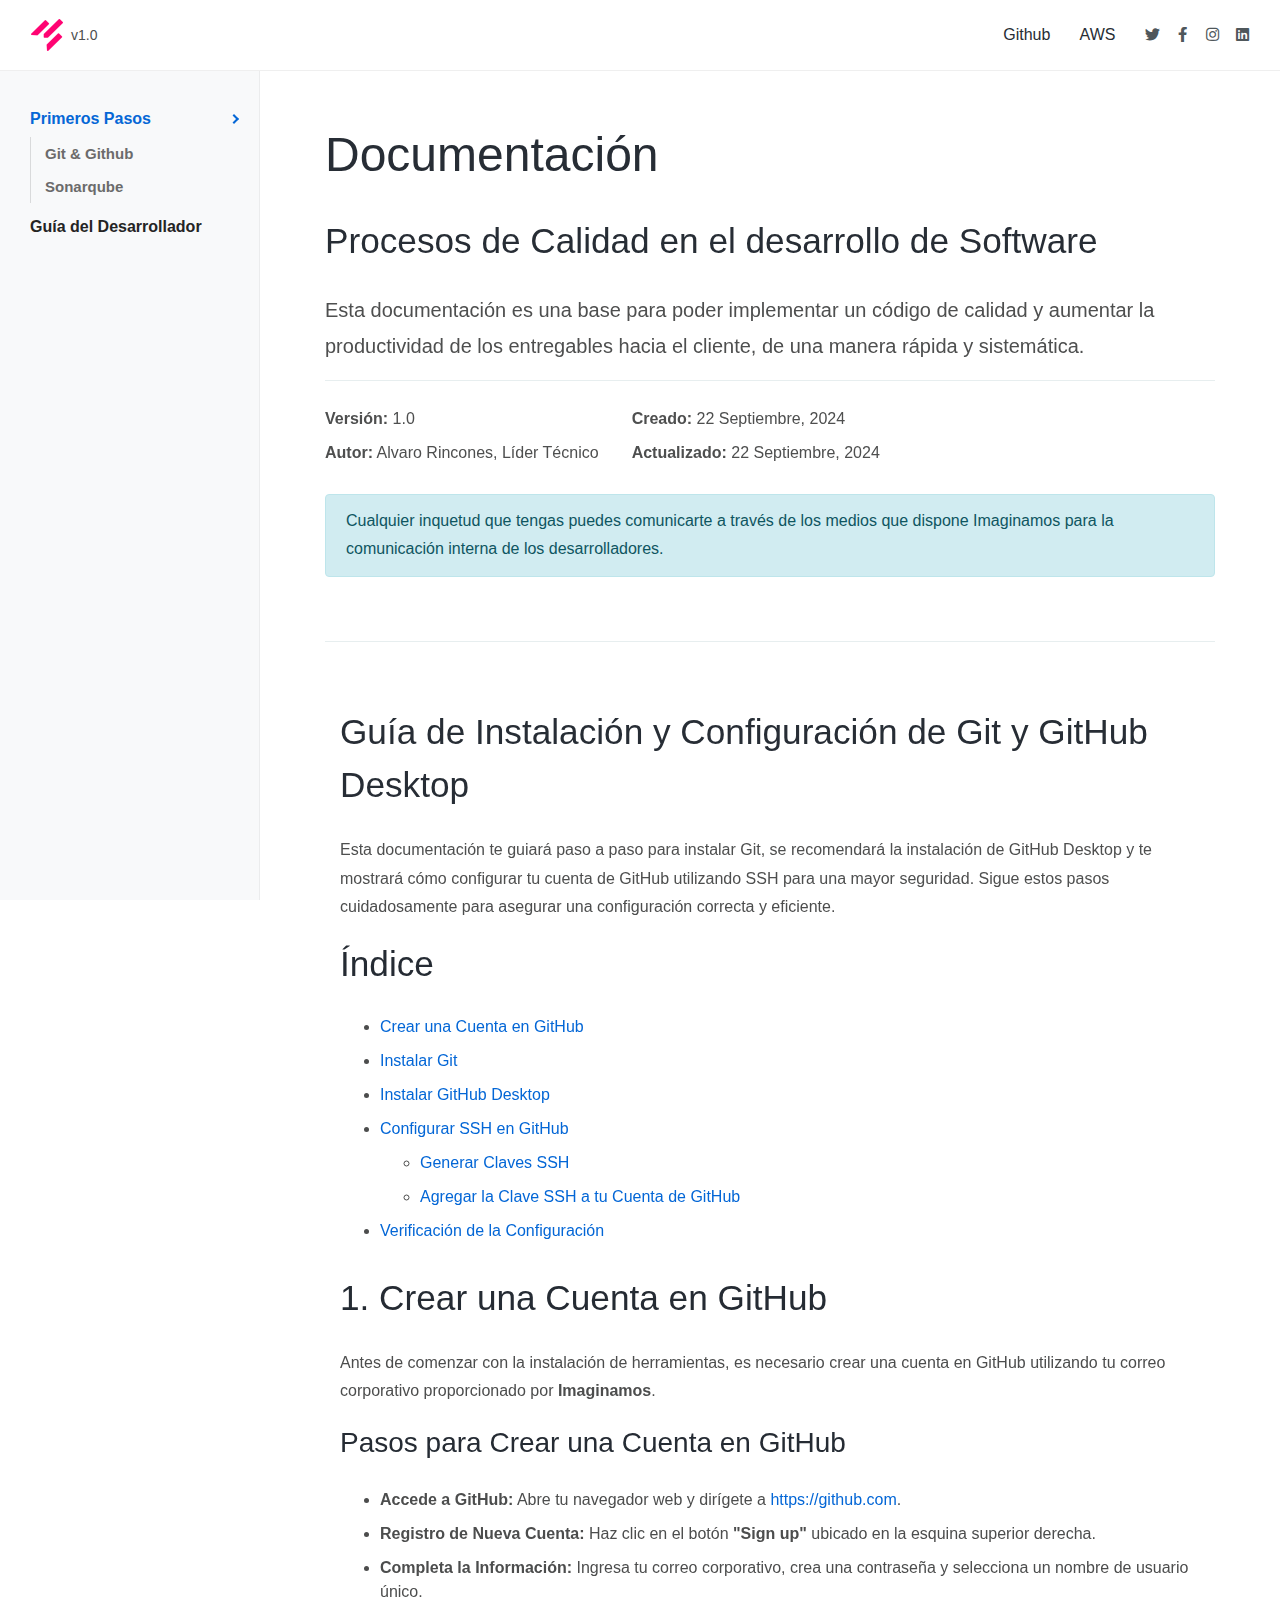
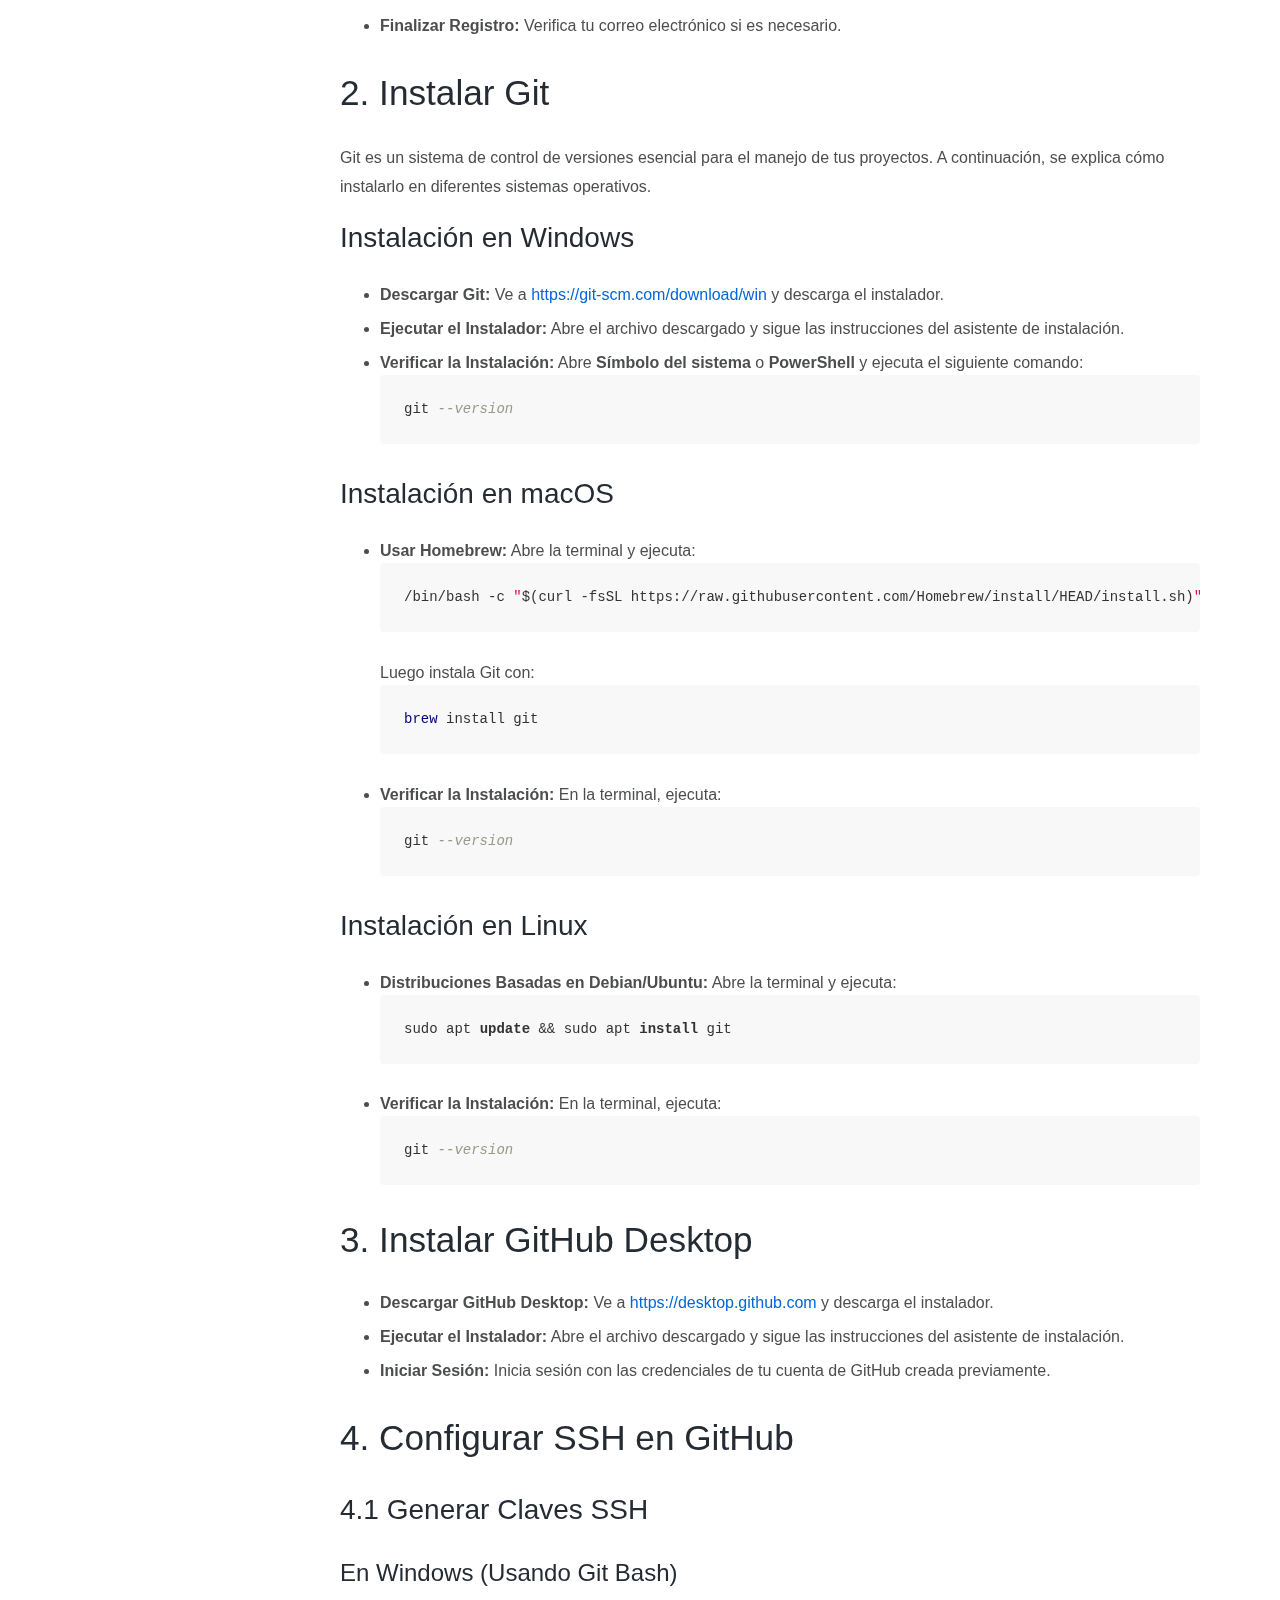
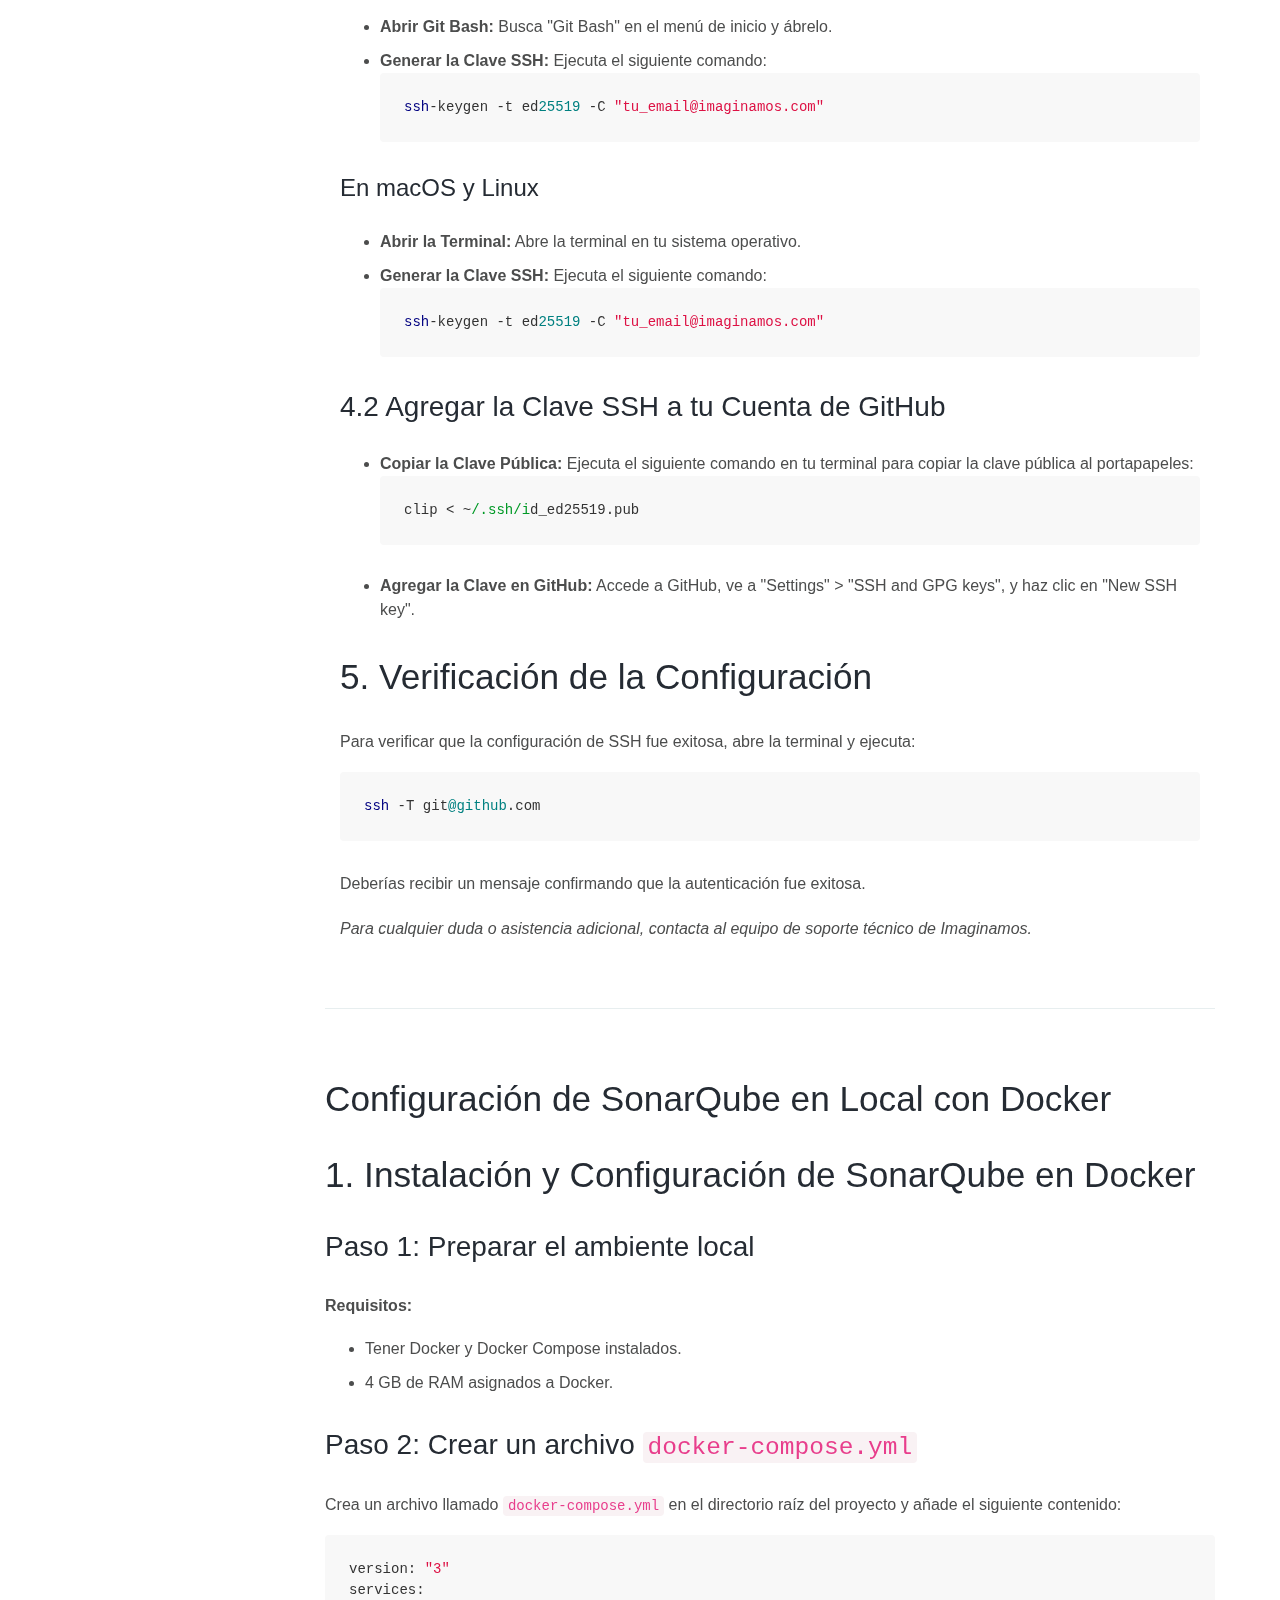
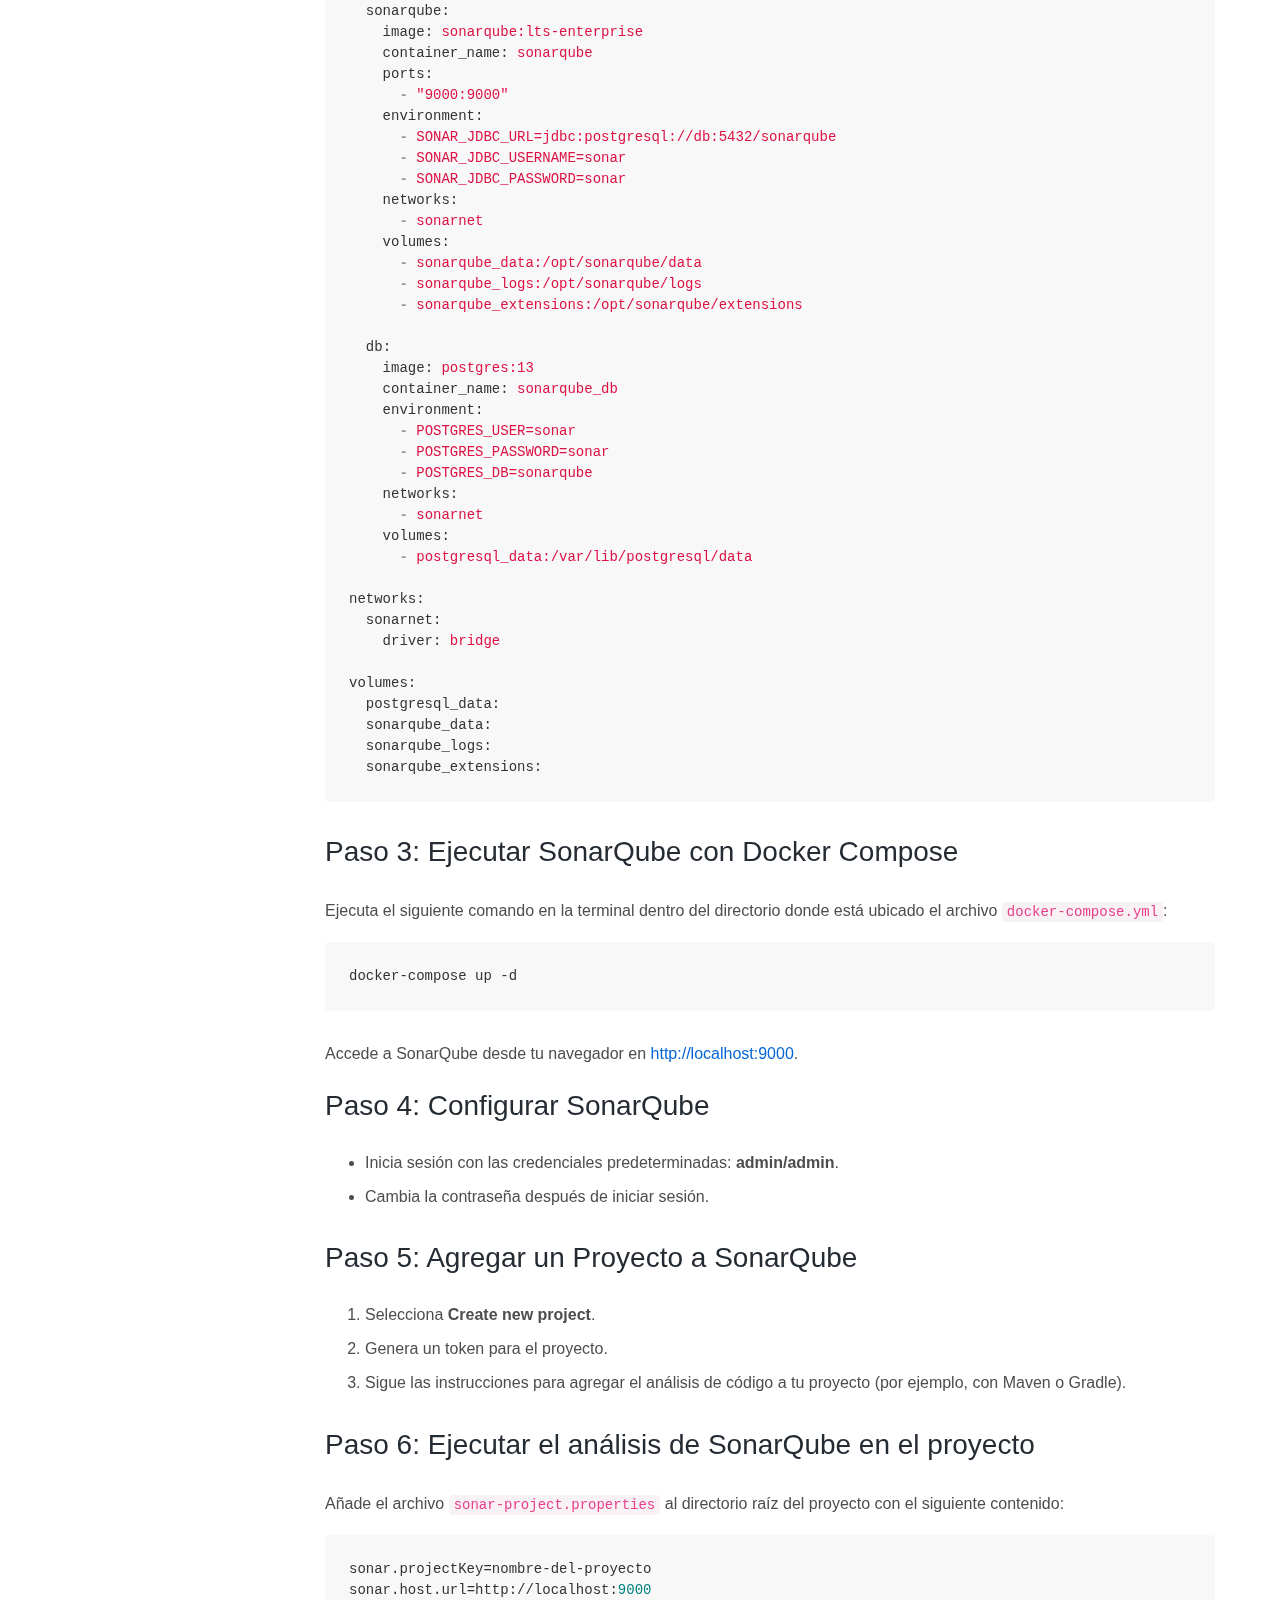
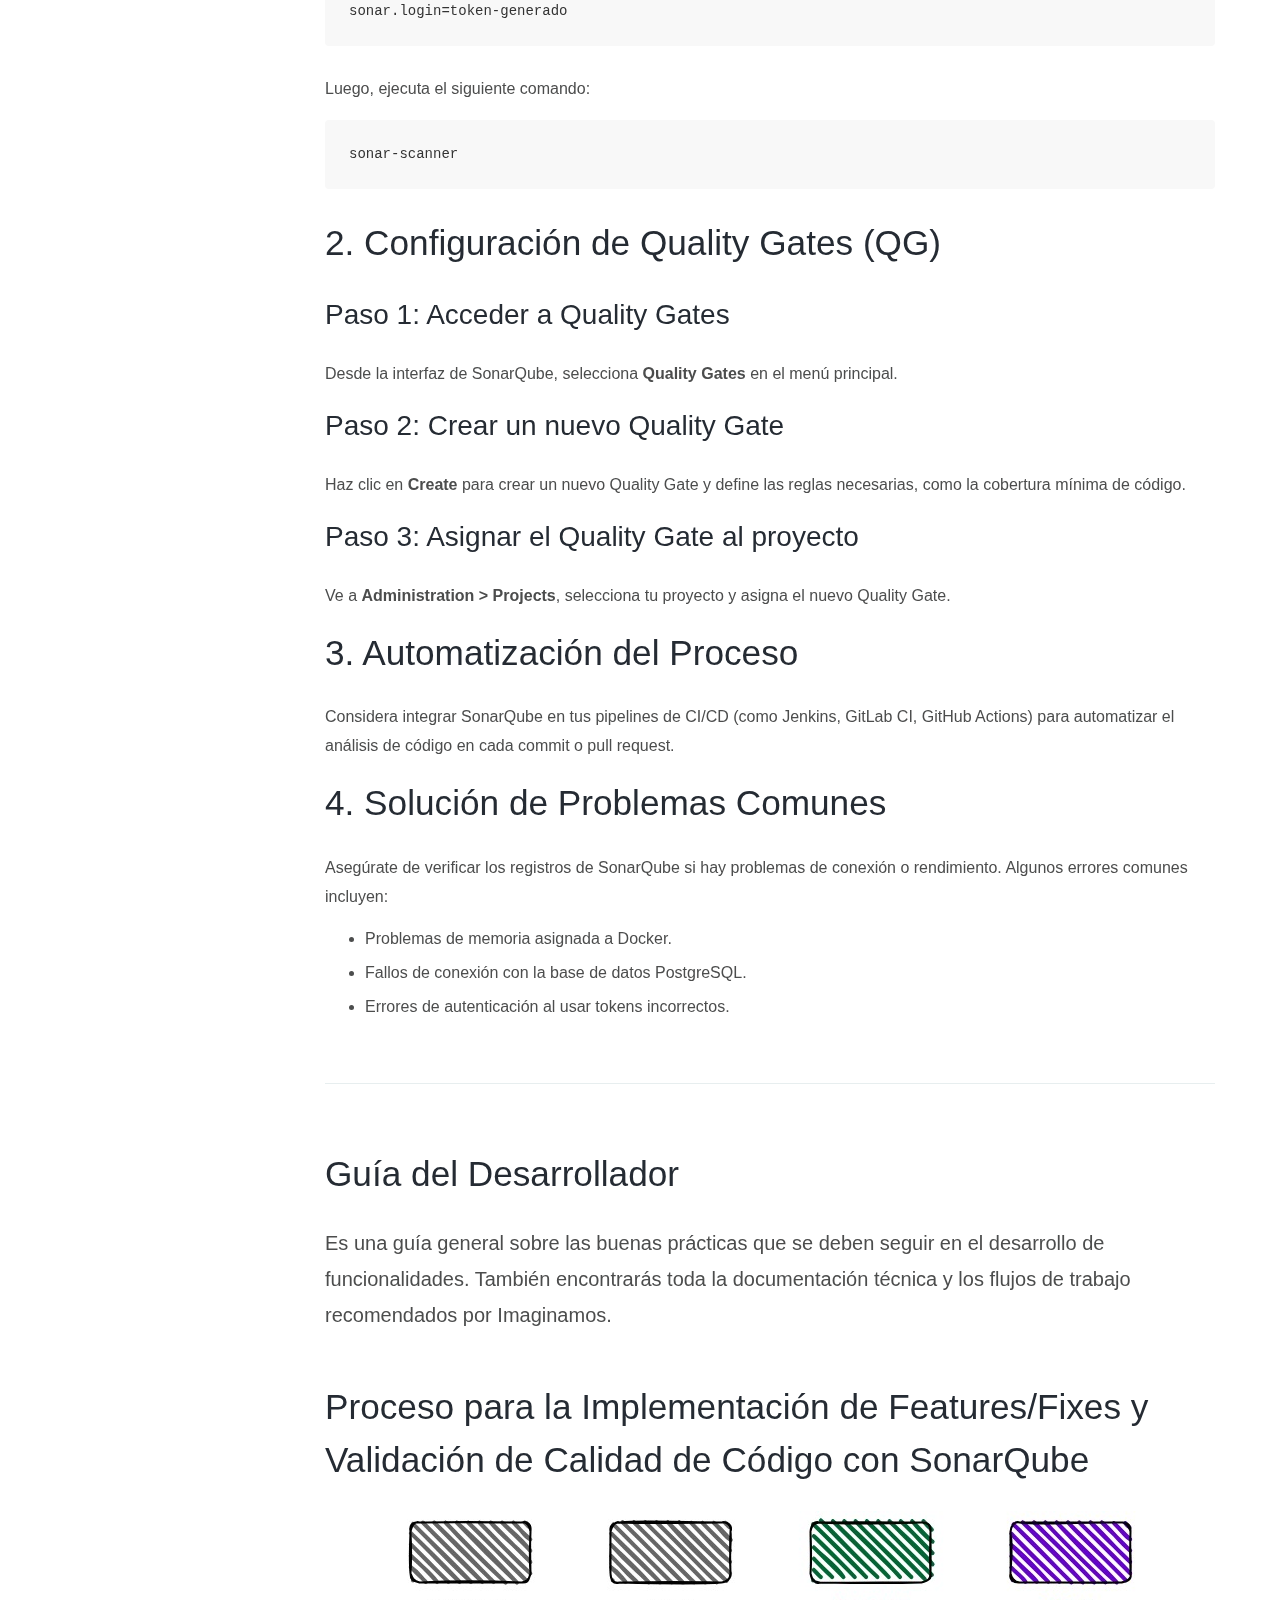
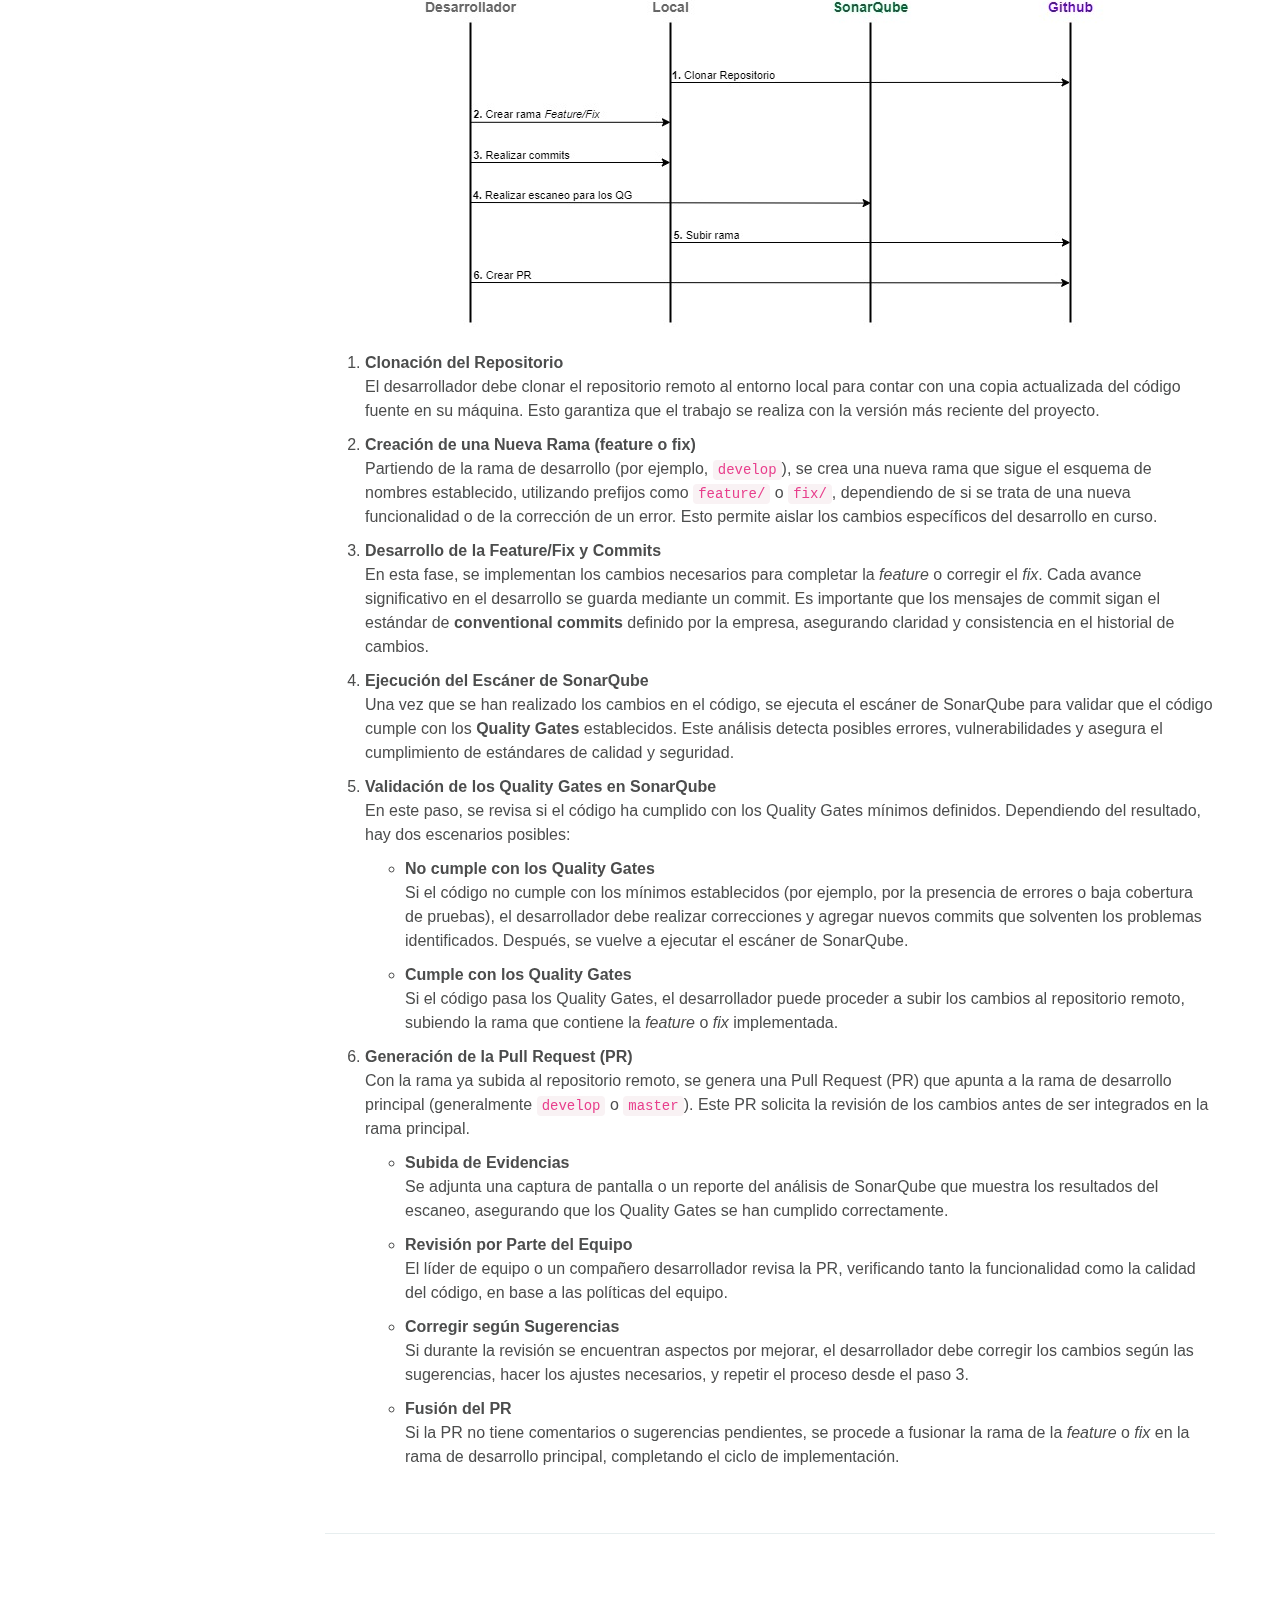
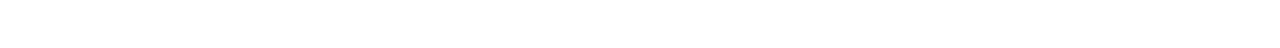
==== commit 2140b7dd: "chore: change index page" ====
--- a/index.html
+++ b/index.html
@@ -1,1433 +1,531 @@
 <!DOCTYPE html>
 <html lang="en">
+
 <head>
-<meta charset="UTF-8" />
-<meta http-equiv="X-UA-Compatible" content="IE=edge">
-<meta name="viewport" content="width=device-width, initial-scale=1, minimum-scale=1.0, shrink-to-fit=no">
-<link href="assets/images/favicon.png" rel="icon" />
-<title>Documentation | Your ThemeForest item Name</title>
-<meta name="description" content="Your ThemeForest item Name and description">
-<meta name="author" content="harnishdesign.net">
-
-<!-- Stylesheet
-============================== -->
-<!-- Bootstrap -->
-<link rel="stylesheet" type="text/css" href="assets/vendor/bootstrap/css/bootstrap.min.css" />
-<!-- Font Awesome Icon -->
-<link rel="stylesheet" type="text/css" href="assets/vendor/font-awesome/css/all.min.css" />
-<!-- Magnific Popup -->
-<link rel="stylesheet" type="text/css" href="assets/vendor/magnific-popup/magnific-popup.min.css" />
-<!-- Highlight Syntax -->
-<link rel="stylesheet" type="text/css" href="assets/vendor/highlight.js/styles/github.css" />
-<!-- Custom Stylesheet -->
-<link rel="stylesheet" type="text/css" href="assets/css/stylesheet.css" />
+  <meta charset="UTF-8" />
+  <meta http-equiv="X-UA-Compatible" content="IE=edge">
+  <meta name="viewport" content="width=device-width, initial-scale=1, minimum-scale=1.0, shrink-to-fit=no">
+  <link href="assets/images/favicon/favicon-16x16.png" rel="icon" />
+  <title>Imaginamos | Tech Docs</title>
+  <meta name="description" content="Your ThemeForest item Name and description">
+  <meta name="author" content="harnishdesign.net">
+
+  <!-- Stylesheet ============================== -->
+  <!-- Bootstrap -->
+  <link rel="stylesheet" type="text/css" href="assets/vendor/bootstrap/css/bootstrap.min.css" />
+  <!-- Font Awesome Icon -->
+  <link rel="stylesheet" type="text/css" href="assets/vendor/font-awesome/css/all.min.css" />
+  <!-- Magnific Popup -->
+  <link rel="stylesheet" type="text/css" href="assets/vendor/magnific-popup/magnific-popup.min.css" />
+  <!-- Highlight Syntax -->
+  <link rel="stylesheet" type="text/css" href="assets/vendor/highlight.js/styles/github.css" />
+  <!-- Custom Stylesheet -->
+  <link rel="stylesheet" type="text/css" href="assets/css/stylesheet.css" />
 </head>
 
 <body data-spy="scroll" data-target=".idocs-navigation" data-offset="125">
 
-<!-- Preloader -->
-<div class="preloader">
-  <div class="lds-ellipsis">
-    <div></div>
-    <div></div>
-    <div></div>
-    <div></div>
+  <!-- Preloader -->
+  <div class="preloader">
+    <div class="lds-ellipsis">
+      <div></div>
+      <div></div>
+      <div></div>
+      <div></div>
+    </div>
   </div>
-</div>
-<!-- Preloader End --> 
-
-<!-- Document Wrapper   
-=============================== -->
-<div id="main-wrapper"> 
-  
-  <!-- Header
-  ============================ -->
-  <header id="header" class="sticky-top"> 
-    <!-- Navbar -->
-    <nav class="primary-menu navbar navbar-expand-lg navbar-dropdown-dark">
-      <div class="container-fluid">
-        <!-- Sidebar Toggler -->
-		<button id="sidebarCollapse" class="navbar-toggler d-block d-md-none" type="button"><span></span><span class="w-75"></span><span class="w-50"></span></button>
-		
-		<!-- Logo --> 
-        <a class="logo ml-md-3" href="index.html" title="iDocs Template"> <img src="assets/images/logo.png" alt="iDocs Template"/> </a> 
-		<span class="text-2 ml-2">v1.0</span> 
-        <!-- Logo End -->
-        
-		<!-- Navbar Toggler -->
-		<button class="navbar-toggler ml-auto" type="button" data-toggle="collapse" data-target="#header-nav"><span></span><span></span><span></span></button>
-        
-		<div id="header-nav" class="collapse navbar-collapse justify-content-end">
-          <ul class="navbar-nav">
-            <li class="dropdown"> <a class="dropdown-toggle" href="#">Dropdown</a>
-              <ul class="dropdown-menu">
-                <li><a class="dropdown-item" href="#">Action</a></li>
-                <li class="dropdown"><a class="dropdown-item dropdown-toggle" href="#">Dropdown Action</a>
-                  <ul class="dropdown-menu">
-                    <li><a class="dropdown-item" href="index.html">Action</a></li>
-                    <li><a class="dropdown-item" href="feature-header-dark.html">Another Action</a></li>
-                    <li><a class="dropdown-item" href="feature-header-primary.html">Something Else Here</a></li>
-                    <li><a class="dropdown-item" href="index-2.html">Another Link</a></li>
-                  </ul>
-                </li>
-                <li><a class="dropdown-item" href="#">Another Action</a>
-                <li><a class="dropdown-item" href="#">Something Else Here</a></li>
-              </ul>
+  <!-- Preloader End -->
+
+  <!-- Document Wrapper =============================== -->
+  <div id="main-wrapper">
+
+    <!-- Header ============================ -->
+    <header id="header" class="sticky-top">
+      <!-- Navbar -->
+      <nav class="primary-menu navbar navbar-expand-lg navbar-dropdown-dark">
+        <div class="container-fluid">
+          <!-- Sidebar Toggler -->
+          <button id="sidebarCollapse" class="navbar-toggler d-block d-md-none" type="button">
+            <span></span>
+            <span class="w-75"></span>
+            <span class="w-50"></span>
+          </button>
+
+          <!-- Logo -->
+          <a class="logo ml-md-3" href="index.html" title="Imaginamos Tech Docs">
+            <img src="assets/images/favicon/favicon-32x32.png" alt="Imaginamos Tech Docs" />
+          </a>
+          <span class="text-2 ml-2">v1.0</span>
+          <!-- Logo End -->
+
+          <!-- Navbar Toggler -->
+          <button class="navbar-toggler ml-auto" type="button" data-toggle="collapse" data-target="#header-nav">
+            <span></span>
+            <span></span>
+            <span></span>
+          </button>
+
+          <div id="header-nav" class="collapse navbar-collapse justify-content-end">
+            <ul class="navbar-nav">
+              <li class="dropdown">
+                <a class="dropdown-toggle" href="#">Github</a>
+                <ul class="dropdown-menu">
+                  <li><a class="dropdown-item" href="#">Solicitud Nuevo Repo</a></li>
+                </ul>
+              </li>
+              <li class="dropdown">
+                <a class="dropdown-toggle" href="#">AWS</a>
+                <ul class="dropdown-menu">
+                  <li><a class="dropdown-item" href="#">Solicitud Nuevo Ambiente</a></li>
+                  <li><a class="dropdown-item" href="#">Solicitud Nuevo S3</a></li>
+                </ul>
+              </li>
+            </ul>
+          </div>
+          <ul class="social-icons social-icons-sm ml-lg-2 mr-2">
+            <li class="social-icons-twitter">
+              <a data-toggle="tooltip" href="https://twitter.com/ImaginamosCo" target="_blank" title="X"
+                data-original-title="X">
+                <i class="fab fa-twitter"></i>
+              </a>
             </li>
-            <li><a target="_blank" href="https://themeforest.net/user/harnishdesign/portfolio?ref=HarnishDesign">Other Template</a></li>
-            <li><a target="_blank" href="https://themeforest.net/user/harnishdesign/#contact?ref=HarnishDesign">Support</a></li>
+            <li class="social-icons-facebook">
+              <a data-toggle="tooltip" href="https://www.facebook.com/ImaginamosCo/?locale=es_LA" target="_blank"
+                title="Facebook" data-original-title="Facebook">
+                <i class="fab fa-facebook-f"></i>
+              </a>
+            </li>
+            <li class="social-icons-instagram">
+              <a data-toggle="tooltip" href="https://www.instagram.com/imaginamosco/?hl=es" target="_blank"
+                title="Instagram" data-original-title="Instagram">
+                <i class="fab fa-instagram"></i>
+              </a>
+            </li>
+            <li class="social-icons-linkedin">
+              <a data-toggle="tooltip" href="https://www.linkedin.com/company/imaginamos/mycompany/" target="_blank"
+                title="Linkedin" data-original-title="Linkedin">
+                <i class="fab fa-linkedin"></i>
+              </a>
+            </li>
           </ul>
         </div>
-        <ul class="social-icons social-icons-sm ml-lg-2 mr-2">
-          <li class="social-icons-twitter"><a data-toggle="tooltip" href="http://www.twitter.com/harnishdesign/" target="_blank" title="" data-original-title="Twitter"><i class="fab fa-twitter"></i></a></li>
-          <li class="social-icons-facebook"><a data-toggle="tooltip" href="http://www.facebook.com/harnishdesign/" target="_blank" title="" data-original-title="Facebook"><i class="fab fa-facebook-f"></i></a></li>
-          <li class="social-icons-dribbble"><a data-toggle="tooltip" href="http://www.dribbble.com/harnishdesign/" target="_blank" title="" data-original-title="Dribbble"><i class="fab fa-dribbble"></i></a></li>
+      </nav>
+      <!-- Navbar End -->
+    </header>
+    <!-- Header End -->
+
+    <!-- Content ============================ -->
+    <div id="content" role="main">
+
+      <!-- Sidebar Navigation ============================ -->
+      <div class="idocs-navigation bg-light">
+        <ul class="nav flex-column ">
+          <li class="nav-item"><a class="nav-link active" href="#idocs_start">Primeros Pasos</a>
+            <ul class="nav flex-column">
+              <li class="nav-item"><a class="nav-link" href="#idocs_github">Git & Github</a></li>
+              <li class="nav-item"><a class="nav-link" href="#idocs_sonarqube">Sonarqube</a></li>
+            </ul>
+          </li>
+          <li class="nav-item"><a class="nav-link" href="#idocs_developer_guide">Guía del Desarrollador</a>
+            <ul class="nav flex-column">
+              <li class="nav-item"><a class="nav-link" href="#idocs_dg_sonarqube">SonarQube</a></li>
+            </ul>
+          </li>
         </ul>
       </div>
-    </nav>
-    <!-- Navbar End --> 
-  </header>
-  <!-- Header End --> 
-  
-  <!-- Content
-  ============================ -->
-  <div id="content" role="main">
-    
-	<!-- Sidebar Navigation
-	============================ -->
-	<div class="idocs-navigation bg-light">
-      <ul class="nav flex-column ">
-        <li class="nav-item"><a class="nav-link active" href="#idocs_start">Getting Started</a>
-          <ul class="nav flex-column">
-            <li class="nav-item"><a class="nav-link" href="#idocs_installation">Installation</a></li>
-            <li class="nav-item"><a class="nav-link" href="#idocs_html_structure">HTML Structure</a></li>
-            <li class="nav-item"><a class="nav-link" href="#idocs_sass">Sass</a></li>
-            <li class="nav-item"><a class="nav-link" href="#idocs_color_schemes">Color Schemes</a></li>
-            <li class="nav-item"><a class="nav-link" href="#idocs_theme_customization">Customization</a></li>
-            <li class="nav-item"><a class="nav-link" href="#idocs_logo_settings">Logo Settings</a></li>
-          </ul>
-        </li>
-        <li class="nav-item"><a class="nav-link" href="#idocs_layout">Layout</a>
-          <ul class="nav flex-column">
-			<li class="nav-item"><a class="nav-link" href="#idocs_header">Header</a></li>
-			<li class="nav-item"><a class="nav-link" href="#idocs_navbar">Navbar</a></li>
-			<li class="nav-item"><a class="nav-link" href="#idocs_sidebar">Sidebar</a></li>
-			<li class="nav-item"><a class="nav-link" href="#idocs_footer">Footer</a></li>
-			<li class="nav-item"><a class="nav-link" href="#idocs_box_layout">Box Layout</a></li>
-          </ul>
-        </li>
-        <li class="nav-item"><a class="nav-link" href="#idocs_content">Content</a>
-			<ul class="nav flex-column">
-            <li class="nav-item"><a class="nav-link" href="#idocs_typography">Typography</a></li>
-            <li class="nav-item"><a class="nav-link" href="#idocs_code">Code</a></li>
-            <li class="nav-item"><a class="nav-link" href="#idocs_table">Table</a></li>
-			<li class="nav-item"><a class="nav-link" href="#idocs_icons">Icons</a></li>
-            <li class="nav-item"><a class="nav-link" href="#idocs_image">Image</a></li>
-			<li class="nav-item"><a class="nav-link" href="#idocs_video">Video</a></li>
-          </ul>
-		</li>
-        <li class="nav-item"><a class="nav-link" href="#idocs_components">Components</a>
-          <ul class="nav flex-column">
-            <li class="nav-item"><a class="nav-link" href="#idocs_accordion">Accordion</a></li>
-            <li class="nav-item"><a class="nav-link" href="#idocs_tabs">Tabs</a></li>
-            <li class="nav-item"><a class="nav-link" href="#idocs_social_icon">Social Icon</a></li>
-            <li class="nav-item"><a class="nav-link" href="#idocs_helper_classes">Helper Classes</a></li>
-          </ul>
-        </li>
-		<li class="nav-item"><a class="nav-link" href="#idocs_faq">FAQ</a></li>
-        <li class="nav-item"><a class="nav-link" href="#idocs_source_credits">Source & Credits</a></li>
-        <li class="nav-item"><a class="nav-link" href="#idocs_support">Support</a></li>
-		<li class="nav-item"><a class="nav-link" href="#idocs_templates">More Templates</a></li>
-		<li class="nav-item"><a class="nav-link" href="#idocs_changelog">Changelog</a>
-			<ul class="nav flex-column">
-            <li class="nav-item"><a class="nav-link" href="#v1-1">v1.1</a></li>
-            <li class="nav-item"><a class="nav-link" href="#v1-0">v1.0</a></li>
-          </ul>
-		</li>
-      </ul>
-    </div>
-    
-    <!-- Docs Content
-	============================ -->
-    <div class="idocs-content">
-      <div class="container"> 
-        
-        <!-- Getting Started
-		============================ -->
-        <section id="idocs_start">
-        <h1>Documentation</h1>
-        <h2>Your ThemeForest Item Name Here</h2>
-        <p class="lead">Thank you so much for purchasing our item from themeforest.</p>
-		<hr>
-		<div class="row">
-			<div class="col-sm-6 col-lg-4">
-				<ul class="list-unstyled">
-					<li><strong>Version:</strong> 1.0</li>
-					<li><strong>Author:</strong> <a href="http://www.harnishdesign.net" target="_blank">Harnish Design</a></li>
-				</ul>
-			</div>
-			<div class="col-sm-6 col-lg-4">
-				<ul class="list-unstyled">
-					<li><strong class="font-weight-700">Created:</strong> 8 April, 2020</li>
-					<li><strong>Update:</strong> 12 May, 2020</li>
-				</ul>
-			</div>
-		</div>
-        <p class="alert alert-info">If you have any questions that are beyond the scope of this help file, Please feel free to email via <a target="_blank" href="https://themeforest.net/user/harnishdesign/#contact?ref=HarnishDesign">Item Support Page</a>.</p>
-        </section>
-        
-		<hr class="divider">
-		
-        <!-- Installation
-		============================ -->
-        <section id="idocs_installation">
-          <h2>Installation</h2>
-          <p class="lead">Follow the steps below to setup your site template:</p>
-          <ol>
-            <li>Unzip the downloaded package and open the <strong>/HTML</strong> folder to find all the template files. You will need to upload these files to your hosting web server using FTP or localhost in order to use it on your website.</li>
-            <li>Below is the folder structure and needs to be uploaded to your website or localhost root directory:
-            <ul>
-			<li><code>HTML/assets</code> - Contains all of the assets referenced
-			  <ul>
-                <li><code>HTML/css</code> - Stylesheet files</li>
-                <li><code>HTML/images</code> - Images files</li>
-                <li><code>HTML/js</code> - Javacript files</li>
-                <li><code>HTML/sass</code> - Sass files</li>
-                <li><code>HTML/vendor</code> – All external libs.</li>
-              </ul>
-			</li>
-			<li><code>HTML/index.html</code> - Homepage
-			</ul>
-            </li>
-            <li>You should upload all or specific HTML files as per your need.</li>
-            <li>You are good to go for adding your content now!</li>
-          </ol>
-        </section>
-        
-		<hr class="divider">
-		
-        <!-- HTML Structure
-		============================ -->
-        <section id="idocs_html_structure">
-          <h2>HTML Structure</h2>
-          <p>iDocs follows a simple and easy to customize coding structure. Here is the sample for your reference:<br>
-            The template is based on <a class="ml-1" target="_blank" href="https://getbootstrap.com/"><i class="fas fa-external-link-alt"></i> Bootstrap Framework</a></p>
-          <pre><code class="html">&lt;!DOCTYPE html&gt;
-&lt;html lang=&quot;en&quot;&gt;
-&lt;head&gt;
-
-&lt;!-- Your Title, Description, Stylesheets
-============================================= --&gt;
-
-&lt;/head&gt;
-
-&lt;body data-spy=&quot;scroll&quot; data-target=&quot;.idocs-navigation&quot; data-offset=&quot;125&quot;&gt;
-
-&lt;!-- Document Wrapper   
-=============================== --&gt;
-&lt;div id=&quot;main-wrapper&quot;&gt; 
-  
-  &lt;!-- Header
-  ============================ --&gt;
-  &lt;header id=&quot;header&quot; class=&quot;sticky-top&quot;&gt;
-   ......
-  &lt;/header&gt;
-  &lt;!-- Header End --&gt; 
-  
-  &lt;!-- Content
-  ============================ --&gt;
-  &lt;div id=&quot;content&quot; role=&quot;main&quot;&gt; 
-    
-    &lt;!-- Sidebar Navigation
-    ============================ --&gt;
-    &lt;div class=&quot;idocs-navigation bg-light&quot;&gt;
-     .....
-    &lt;/div&gt;
-    
-    &lt;!-- Docs Content
-    ============================ --&gt;
-    &lt;div class=&quot;idocs-content&quot;&gt;
-      &lt;div class=&quot;container&quot;&gt;
-        .......
-      &lt;/div&gt;
-    &lt;/div&gt;
-  &lt;/div&gt;
-  &lt;!-- Content end --&gt; 
-  
-  &lt;!-- Footer --&gt;
-  &lt;footer id=&quot;footer&quot; class=&quot;section bg-dark footer-text-light&quot;&gt;
-    &lt;div class=&quot;container&quot;&gt; ...... &lt;/div&gt;
-  &lt;/footer&gt;
-  &lt;!-- Footer end --&gt; 
-  
-&lt;/div&gt;
-&lt;!-- Document Wrapper end --&gt; 
-
-&lt;!-- JavaScript --&gt;
-&lt;/body&gt;
-&lt;/html&gt;</code></pre>
-          <p class="alert alert-info">If you need more information, please visit bootstrap site: <a target="_blank" href="https://getbootstrap.com/docs/4.4/layout/grid/">https://getbootstrap.com</a></p>
-        </section>
-        
-		<hr class="divider">
-		        
-		<!-- Sass
-		============================ -->
-        <section id="idocs_sass">
-          <h2>Sass</h2>
-          <p>We have added SASS <code>.scss</code> files in template. If you know how to use SASS you can change sass files and compile the css as well.
-            You can find sass file here - <code>HTML/assets/sass</code></p>
-          <p>Open the <code>sass/_variables.scss</code> and Edit the values according to your needs. If you need more Advanced Setup then you can Edit the Respective Files yourself which have been branched inside the same Folder. It is completely at your discretion only to include the Required <code>.scss</code> Files you need to minimize the amount of CSS & including only the Styles of the Blocks you need. This can be setup in your <code>stylesheet.scss</code> File.</p>
-        </section>
-        
-		<hr class="divider">
-		
-		<!-- Color Schemes
-		============================ -->
-        <section id="idocs_color_schemes">
-          <h2>Color Schemes</h2>
-          <p>You can change your Website's Color Scheme in an instant. We have build <strong>10 Color</strong> css file for change template primary color.</p>
-          <ul>
-            <li><code>color-blue.css</code> - Blue Color</li>
-            <li><code>color-brown.css</code> - Brown Color</li>
-            <li><code>color-cyan.css</code> - Cyan Color</li>
-            <li><code>color-green.css</code> - Green Color</li>
-            <li><code>color-orange.css</code> - Orange Color</li>
-            <li><code>color-indigo.css</code> - Indigo Color</li>
-            <li><code>color-purple.css</code> - Purple Color</li>
-            <li><code>color-red.css</code> - Red Color</li>
-            <li><code>color-teal.css</code> - Teal Color</li>
-            <li><code>color-yellow.css</code> - Yellow Color</li>
-          </ul>
-          <p>Simply add Color CSS file link it in the Document <code>&lt;head&gt;</code>.<br>
-            Make sure you add the <code>css/color-blue.css</code> stylesheet in your head after the <code>css/stylesheet.css</code> file linking from above mentioned 10 color css file.</p>
-          <p><strong>For Example:</strong></p>
-          <pre><code class="html">&lt;head&gt;
-&lt;!-- Stylesheet
-============================== --&gt;
-&lt;!-- Bootstrap --&gt;
-&lt;link rel=&quot;stylesheet&quot; type=&quot;text/css&quot; href=&quot;assets/vendor/bootstrap/css/bootstrap.min.css&quot; /&gt;
-&lt;!-- Font Awesome Icon --&gt;
-&lt;link rel=&quot;stylesheet&quot; type=&quot;text/css&quot; href=&quot;assets/vendor/font-awesome/css/all.min.css&quot; /&gt;
-&lt;!-- Magnific Popup --&gt;
-&lt;link rel=&quot;stylesheet&quot; type=&quot;text/css&quot; href=&quot;assets/vendor/magnific-popup/magnific-popup.min.css&quot; /&gt;
-&lt;!-- Highlight Syntax --&gt;
-&lt;link rel=&quot;stylesheet&quot; type=&quot;text/css&quot; href=&quot;assets/vendor/highlight.js/styles/github.css&quot; /&gt;
-&lt;!-- Custom Stylesheet --&gt;
-&lt;link rel=&quot;stylesheet&quot; type=&quot;text/css&quot; href=&quot;assets/css/stylesheet.css&quot; /&gt;
-
-&lt;!-- Here goes your Colors Css --&gt;
-&lt;link rel=&quot;stylesheet&quot; type=&quot;text/css&quot; href=&quot;assets/css/color-orange.css&quot; /&gt;
-&lt;/head&gt;</code></pre>
-        </section>
-        
-		<hr class="divider">
-		
-		<!-- Customization
-		============================ -->
-        <section id="idocs_theme_customization">
-          <h2>Theme Customization</h2>
-          <p>We have include a Custom CSS File in the <code>css</code> Folder so that you can better handle your Customizations for New Styles or
-            Overwriting Default Theme Styles. Simply add all your Custom CSS Codes in the <code>css/custom.css</code> File and link it in the Document <code>&lt;head&gt;</code> after the <code>css/stylesheet.css</code> Linking. Also make sure that this is the Last Linked CSS File in the Document <code>&lt;head&gt;</code> so that your Custom CSS Styles are Overwritten properly.</p>
-          <pre><code class="html">&lt;head&gt;
-&lt;!-- Stylesheet
-============================== --&gt;
-&lt;!-- Bootstrap --&gt;
-&lt;link rel=&quot;stylesheet&quot; type=&quot;text/css&quot; href=&quot;assets/vendor/bootstrap/css/bootstrap.min.css&quot; /&gt;
-&lt;!-- Font Awesome Icon --&gt;
-&lt;link rel=&quot;stylesheet&quot; type=&quot;text/css&quot; href=&quot;assets/vendor/font-awesome/css/all.min.css&quot; /&gt;
-&lt;!-- Magnific Popup --&gt;
-&lt;link rel=&quot;stylesheet&quot; type=&quot;text/css&quot; href=&quot;assets/vendor/magnific-popup/magnific-popup.min.css&quot; /&gt;
-&lt;!-- Highlight Syntax --&gt;
-&lt;link rel=&quot;stylesheet&quot; type=&quot;text/css&quot; href=&quot;assets/vendor/highlight.js/styles/github.css&quot; /&gt;
-&lt;!-- Custom Stylesheet --&gt;
-&lt;link rel=&quot;stylesheet&quot; type=&quot;text/css&quot; href=&quot;assets/css/stylesheet.css&quot; /&gt;
-
-&lt;!-- Here goes your custom.css
-============================================= --&gt;
-&lt;link rel=&quot;stylesheet&quot; type=&quot;text/css&quot; href=&quot;assets/css/custom.css&quot; /&gt;
-&lt;/head&gt;</code></pre>
-        </section>
-        
-		<hr class="divider">
-		
-        <!-- Logo Settings
-		============================ -->
-        <section id="idocs_logo_settings">
-          <h2>Logo Settings</h2>
-          <p>The Logo Container can be found in the Header Container - <code>&lt;header&gt;</code></p>
-          <pre><code class="html">&lt;!-- Logo --&gt; 
-&lt;a class=&quot;logo ml-3 ml-md-0&quot; href=&quot;index.html&quot; title=&quot;iDocs&quot;&gt;
-   &lt;img src=&quot;images/logo-light.png&quot; alt=&quot;iDocs&quot;/&gt;
-&lt;/a&gt;
-&lt;!-- Logo End --&gt;
-</code></pre>
-        </section>
-		
-        
-		<hr class="divider">
-		
-		<!-- Layout
-		============================ -->
-        <section id="idocs_layout">
-          <h2>Layout</h2>
-          <p class="lead mb-5">Documentation and examples for header, navbar, sidebar, footer</p>
-        </section>
-		
-		
-        <!-- Header
-		============================ -->
-        <section id="idocs_header">
-          <h2>Header</h2>
-          <p>The list of various header types & its descriptions are provided below for your reference:</p>
-          
-          <h4>Light</h4>
-          <p>Header with white background Color & Dark text. <span class="text-info">See below image and code for more information.</span></p>
-          <p><a class="popup-img" href="assets/images/header-light.jpg"><img class="img-fluid border" src="assets/images/header-light.jpg" alt=""></a></p>
-          <pre><code class="html">&lt;!-- Header
-============================ --&gt;
-&lt;header id=&quot;header&quot; class=&quot;sticky-top&quot;&gt; 
-  &lt;!-- Navbar --&gt;
-  &lt;nav class=&quot;primary-menu navbar navbar-expand-lg&quot;&gt;
-    &lt;div class=&quot;container-fluid&quot;&gt; 
-      .....
-    &lt;/div&gt;
-  &lt;/nav&gt;
-  &lt;!-- Navbar End --&gt; 
-&lt;/header&gt;
-&lt;!-- Header End --&gt;
-</code></pre>
-        
-          <h4>Dark</h4>
-          <p>Header with dark background & Light text. <span class="text-info">See below image and code for more information.</span></p>
-          <p><a class="popup-img" href="assets/images/header-dark.jpg"><img class="img-fluid border" src="assets/images/header-dark.jpg" alt=""></a></p>
-          <p>Add the <code>.bg-dark</code> and <code>.navbar-text-light</code> Class to the <code>&lt;nav&gt;</code> Tag to display a Dark Header.</p>
-          <pre><code class="html">&lt;!-- Header
-============================ --&gt;
-&lt;header id=&quot;header&quot; class=&quot;sticky-top&quot;&gt; 
-  &lt;!-- Navbar --&gt;
-  &lt;nav class=&quot;primary-menu navbar navbar-expand-lg bg-dark navbar-text-light&quot;&gt;
-    &lt;div class=&quot;container-fluid&quot;&gt; 
-      .....
-    &lt;/div&gt;
-  &lt;/nav&gt;
-  &lt;!-- Navbar End --&gt; 
-&lt;/header&gt;
-&lt;!-- Header End --&gt;
-</code></pre>
-        </section>
-		
-		<hr class="divider">
-		
-		<!-- Navbar
-		============================ -->
-        <section id="idocs_navbar">
-          <h2>Navbar</h2>
-		  <p class="lead">Documentation and examples for powerful responsive navigation header</p>
-		  <h4 class="mt-5">Left align</h4>
-          <p>Header with Navigation alligned Left. <span class="text-info">See below image and code for more information.</span></p>
-          <p><a class="popup-img" href="assets/images/navbar-left.jpg"><img class="img-fluid border" src="assets/images/navbar-left.jpg" alt=""></a></p>
-          <p>Add the <code>.justify-content-left</code> class to the element of collapse to display a align left navbar.</p>
-<pre><code class="html">&lt;div id=&quot;header-nav&quot; class=&quot;collapse navbar-collapse justify-content-start&quot;&gt;
-  &lt;ul class=&quot;navbar-nav&quot;&gt;
-    .......
-  &lt;/ul&gt;
-&lt;/div&gt;
-</code></pre>
-
-<h4 class="mt-5">Right align</h4>
-          <p>Header with Navigation alligned Right. <span class="text-info">See below image and code for more information.</span></p>
-          <p><a class="popup-img" href="assets/images/navbar-right.jpg"><img class="img-fluid border" src="assets/images/navbar-left.jpg" alt=""></a></p>
-          <p>Add the <code>.justify-content-end</code> class to the element of collapse to display a align right navbar.</p>
-<pre><code class="html">&lt;div id=&quot;header-nav&quot; class=&quot;collapse navbar-collapse justify-content-end&quot;&gt;
-  &lt;ul class=&quot;navbar-nav&quot;&gt;
-    .......
-  &lt;/ul&gt;
-&lt;/div&gt;
-</code></pre>
-        
-          <h4 class="mt-5">Center Align</h4>
-          <p>Header with Navigation alligned Center. <span class="text-info">See below image and code for more information.</span></p>
-          <p><img class="img-fluid border" src="assets/images/navbar-center.jpg" alt=""></p>
-          <p>Add the <code>.justify-content-center</code> class to the element of collapse to display a align center navbar.</p>
-          <pre><code class="html">&lt;div id=&quot;header-nav&quot; class=&quot;collapse navbar-collapse justify-content-center&quot;&gt;
-  &lt;ul class=&quot;navbar-nav&quot;&gt;
-    .......
-  &lt;/ul&gt;
-&lt;/div&gt;
-</code></pre>
-        </section>
-		
-		<hr class="divider">
-		
-		<!-- Sidebar
-		============================ -->
-        <section id="idocs_sidebar">
-          <h2>Sidebar</h2>
-          <p class="lead">We have built fixed sidebar navigation with <a target="_blank" href="https://getbootstrap.com/docs/4.4/components/scrollspy/">bootstrap scrollspy</a> function for docs layout. which is automatically update navigation based on scroll position to indicate which link is currently active in the viewport.</p>
-		  <p>The example below sidebar vertical navigation with bootstrap <a target="_blank" href="https://getbootstrap.com/docs/4.4/components/navs/">navs</a> and <a target="_blank" href="https://getbootstrap.com/docs/4.4/components/scrollspy/">scrollspy</a> components and section of docs content.</p>
-		<pre class="pre-scrollable"><code class="html">&lt;!-- Sidebar Navigation
-============================ --&gt;
-&lt;div class=&quot;idocs-navigation bg-light&quot;&gt;
-  &lt;ul class=&quot;nav flex-column &quot;&gt;
-    &lt;li class=&quot;nav-item&quot;&gt;&lt;a class=&quot;nav-link active&quot; href=&quot;#item_1&quot;&gt;Item 1&lt;/a&gt;
-      &lt;ul class=&quot;nav flex-column&quot;&gt;
-        &lt;li class=&quot;nav-item&quot;&gt;&lt;a class=&quot;nav-link&quot; href=&quot;#item_1_1&quot;&gt;Sub Item 1.1&lt;/a&gt;&lt;/li&gt;
-        &lt;li class=&quot;nav-item&quot;&gt;&lt;a class=&quot;nav-link&quot; href=&quot;#item_1_2&quot;&gt;Sub Item 1.2&lt;/a&gt;&lt;/li&gt;
-      &lt;/ul&gt;
-    &lt;/li&gt;
-    &lt;li class=&quot;nav-item&quot;&gt;&lt;a class=&quot;nav-link&quot; href=&quot;#item_2&quot;&gt;Item 2&lt;/a&gt;
-      &lt;ul class=&quot;nav flex-column&quot;&gt;
-        &lt;li class=&quot;nav-item&quot;&gt;&lt;a class=&quot;nav-link&quot; href=&quot;#item_2_1&quot;&gt;Sub Item 2.1&lt;/a&gt;&lt;/li&gt;
-        &lt;li class=&quot;nav-item&quot;&gt;&lt;a class=&quot;nav-link&quot; href=&quot;#item_2_2&quot;&gt;Sub Item 2.2&lt;/a&gt;&lt;/li&gt;
-      &lt;/ul&gt;
-    &lt;/li&gt;
-    &lt;li class=&quot;nav-item&quot;&gt;&lt;a class=&quot;nav-link&quot; href=&quot;#item_3&quot;&gt;Item 3&lt;/a&gt;&lt;/li&gt;
-    &lt;li class=&quot;nav-item&quot;&gt;&lt;a class=&quot;nav-link&quot; href=&quot;#item_4&quot;&gt;Item 4&lt;/a&gt;&lt;/li&gt;
-  &lt;/ul&gt;
-&lt;/div&gt;
-
-&lt;!-- Docs Content
-============================ --&gt;
-&lt;div class=&quot;idocs-content&quot;&gt;
-  &lt;div class=&quot;container&quot;&gt; 
-    
-    &lt;!-- Item 1 --&gt;
-    &lt;section id=&quot;item_1&quot;&gt;
-      &lt;h2&gt;Item 1&lt;/h2&gt;
-      &lt;p&gt;...&lt;/p&gt;
-    &lt;/section&gt;
-    &lt;hr class=&quot;divider&quot;&gt;
-    
-        &lt;!-- Item 1.1 --&gt;
-        &lt;section id=&quot;item_1_1&quot;&gt;
-          &lt;h2&gt;Item 1.1&lt;/h2&gt;
-          &lt;p&gt;...&lt;/p&gt;
-        &lt;/section&gt;
-        &lt;hr class=&quot;divider&quot;&gt;
-        
-        &lt;!-- Item 1.2 --&gt;
-        &lt;section id=&quot;item_1_2&quot;&gt;
-          &lt;h2&gt;Item 1.2&lt;/h2&gt;
-          &lt;p&gt;...&lt;/p&gt;
-        &lt;/section&gt;
-        &lt;hr class=&quot;divider&quot;&gt;
-    
-    &lt;!-- Item 2 --&gt;
-    &lt;section id=&quot;item_2&quot;&gt;
-      &lt;h2&gt;Item 2&lt;/h2&gt;
-      &lt;p&gt;...&lt;/p&gt;
-    &lt;/section&gt;
-    &lt;hr class=&quot;divider&quot;&gt;
-    
-        &lt;!-- Item 2.1 --&gt;
-        &lt;section id=&quot;item_2_1&quot;&gt;
-          &lt;h2&gt;Item 2.1&lt;/h2&gt;
-          &lt;p&gt;...&lt;/p&gt;
-        &lt;/section&gt;
-        &lt;hr class=&quot;divider&quot;&gt;
-        
-        &lt;!-- Item 2.2 --&gt;
-        &lt;section id=&quot;item_2_2&quot;&gt;
-          &lt;h2&gt;Item 2.2&lt;/h2&gt;
-          &lt;p&gt;...&lt;/p&gt;
-        &lt;/section&gt;
-        &lt;hr class=&quot;divider&quot;&gt;
-    
-    &lt;!-- Item 3 --&gt;
-    &lt;section id=&quot;item_3&quot;&gt;
-      &lt;h2&gt;Item 3&lt;/h2&gt;
-      &lt;p&gt;...&lt;/p&gt;
-    &lt;/section&gt;
-    &lt;hr class=&quot;divider&quot;&gt;
-    
-    &lt;!-- Item 4 --&gt;
-    &lt;section id=&quot;item_4&quot;&gt;
-      &lt;h2&gt;Item 4&lt;/h2&gt;
-      &lt;p&gt;...&lt;/p&gt;
-    &lt;/section&gt;
-    
-  &lt;/div&gt;
-&lt;/div&gt;
-</code></pre>
-		
-		<h4>Light Sidebar:</h4>
-        <p>Light background Color & Dark text for light sidebar. See below image and code for more information.</p>
-		
-		<div class="row">
-		   <div class="col-lg-6">
-			<p><a class="popup-img" href="assets/images/sidebar-light.jpg"><img class="img-fluid border" src="assets/images/sidebar-light.jpg" alt=""></a></p>
-		   </div>
-		</div>
-		
-		<p>Add the <code>.bg-light</code> class to the main sidebar navigation div element to display a light sidebar.</p>
-		<pre><code>&lt;!-- Sidebar Navigation
-============================ --&gt;
-&lt;div class=&quot;idocs-navigation bg-light&quot;&gt;
-  ....
-&lt;/div&gt;</code></pre>
-
-<h4>Dark Sidebar:</h4>
-        <p>Dark background Color & Light text for dark sidebar. See below image and code for more information.</p>
-		
-		<div class="row">
-		   <div class="col-lg-6">
-			<p><a class="popup-img" href="assets/images/sidebar-dark.jpg"><img class="img-fluid border" src="assets/images/sidebar-dark.jpg" alt=""></a></p>
-		   </div>
-		</div>
-		
-		<p>Add the <code>.bg-dark</code> and <code>.docs-navigation-dark</code> class to the main sidebar navigation div element to display a dark sidebar.</p>
-		<pre><code>&lt;!-- Sidebar Navigation
-============================ --&gt;
-&lt;div class=&quot;idocs-navigation bg-dark docs-navigation-dark&quot;&gt;
-  ....
-&lt;/div&gt;</code></pre>
-		</section>
-		
-		<hr class="divider">
-		
-        <!-- Footer
-		============================ -->
-        <section id="idocs_footer">
-          <h2>Footer</h2>
-          <p>The list of various footer types & its descriptions are provided below for your reference:</p>
-          <h4>Light Footer</h4>
-          <p>Footer with white background Color & Dark text. See below code for more information.</p>
-          <pre><code class="html">&lt;!-- Footer
-============================================= --&gt;
-  &lt;footer id=&quot;footer&quot; class=&quot;section bg-light&quot;&gt;
-    &lt;div class=&quot;container&quot;&gt;
-    	..........
-    &lt;/div&gt;
-  &lt;/footer&gt;
-&lt;!-- Footer end --&gt;</code></pre>
-          <h4>Dark Footer</h4>
-          <p>Footer with dark background color & Light text. See below code for more information.</p>
-          <p>Add the <code>.bg-dark</code> and <code>.footer-text-light</code> Class to the <code>footer</code> Tag to display a Dark footer.</p>
-          <pre><code class="html">&lt;!-- Footer
-============================================= --&gt;
-&lt;footer id=&quot;footer&quot; class=&quot;section bg-dark footer-text-light&quot;&gt;
-    &lt;div class=&quot;container&quot;&gt;
-    	..........
-    &lt;/div&gt;
-&lt;/footer&gt;
-&lt;!-- Footer end --&gt;</code></pre>
-        </section>
-        
-		<hr class="divider">
-		
-		<!-- Box Layout Style
-		============================ -->
-        <section id="idocs_box_layout">
-          <h2>Box Layout Style</h2>
-          <div>
-            <p>Default Layout Style is wide. Please add the <code>.box</code> class to the <code>&lt;body&gt;</code> Tag for box layout.</p>
-			  <pre><code class="html">&lt;body class="box" data-spy="scroll" data-target=".idocs-navigation" data-offset="125"&gt;</code></pre>
-          </div>
-        </section>
-		
-		<hr class="divider">
-		
-		<!-- Content
-		============================ -->
-        <section id="idocs_content">
-          <h2>Content</h2>
-          <p class="lead mb-5">Documentation and examples for displaying typography, code, table, image and video and more..</p>
-        </section>
-		  
-		<!-- Typography
-		============================ -->
-		<section id="idocs_typography">
-		  <h2>Typography</h2>
-		  <p class="text-4">Documentation and examples for typography, headings, body text, lists, and more.</p>
-		  <h3>Headings</h3>
-		  <table class="table table-bordered">
-                  <thead>
-                    <tr>
-                      <th>Heading</th>
-                      <th>Example</th>
-                    </tr>
-                  </thead>
-                  <tbody>
-                    <tr>
-                      <td><code>&lt;h1&gt;&lt;/h1&gt;</code></td>
-                      <td><h1>h1. Heading</h1></td>
-                    </tr>
-                    <tr>
-                      <td><code>&lt;h2&gt;&lt;/h2&gt;</code></td>
-                      <td><h2>h2. Heading</h2></td>
-                    </tr>
-                    <tr>
-                      <td><code>&lt;h3&gt;&lt;/h3&gt;</code></td>
-                      <td><h3>h3. Heading</h3></td>
-                    </tr>
-                    <tr>
-                      <td><code>&lt;h4&gt;&lt;/h4&gt;</code></td>
-                      <td><h4>h4. Heading</h4></td>
-                    </tr>
-                    <tr>
-                      <td><code>&lt;h5&gt;&lt;/h5&gt;</code></td>
-                      <td><h5>h5. Heading</h5></td>
-                    </tr>
-                    <tr>
-                      <td><code>&lt;h6&gt;&lt;/h6&gt;</code></td>
-                      <td><h6>h6. Heading</h6></td>
-                    </tr>
-                  </tbody>
-                </table>
-		
-		<h3 class="mt-5">Lead</h3>
-		<p>Make a paragraph stand out by adding <code>.lead</code></p>
-		<p class="lead">Lorem Ipsum is simply dummy text of the printing and typesetting industry. Anim pariatur cliche reprehenderit, enim eiusmod high life accusamus terry richardson ad squid.</p>
-		<pre><code class="html">&lt;p class=&quot;lead&quot;&gt;
-   Lorem Ipsum is simply dummy text of the printing and typesetting industry. Anim pariatur cliche reprehenderit, enim eiusmod high life accusamus terry richardson ad squid.
-&lt;/p&gt;</code></pre>
-		
-		<h3 class="mt-5">Inline Text elements</h3>
-		<p>You can use the mark tag to <mark>highlight</mark> text.</p>
-		<p><del>This line of text is meant to be treated as deleted text.</del></p>
-		<p><s>This line of text is meant to be treated as no longer accurate.</s></p>
-		<p><ins>This line of text is meant to be treated as an addition to the document.</ins></p>
-		<p><u>This line of text will render as underlined</u></p>
-		<p><small>This line of text is meant to be treated as fine print.</small></p>
-		<p><strong>This line rendered as bold text.</strong></p>
-		<p><em>This line rendered as italicized text.</em></p>
-		
-		<pre><code class="html">&lt;p&gt;You can use the mark tag to &lt;mark&gt;highlight&lt;/mark&gt; text.&lt;/p&gt;
-&lt;p&gt;&lt;del&gt;This line of text is meant to be treated as deleted text.&lt;/del&gt;&lt;/p&gt;
-&lt;p&gt;&lt;s&gt;This line of text is meant to be treated as no longer accurate.&lt;/s&gt;&lt;/p&gt;
-&lt;p&gt;&lt;ins&gt;This line of text is meant to be treated as an addition to the document.&lt;/ins&gt;&lt;/p&gt;
-&lt;p&gt;&lt;u&gt;This line of text will render as underlined&lt;/u&gt;&lt;/p&gt;
-&lt;p&gt;&lt;small&gt;This line of text is meant to be treated as fine print.&lt;/small&gt;&lt;/p&gt;
-&lt;p&gt;&lt;strong&gt;This line rendered as bold text.&lt;/strong&gt;&lt;/p&gt;
-&lt;p&gt;&lt;em&gt;This line rendered as italicized text.&lt;/em&gt;&lt;/p&gt;
-</code></pre>
-		</section>
-		
-		<hr class="divider">
-		
-		<!-- Code
-		============================ -->
-		<section id="idocs_code">
-		  <h2>Code</h2>
-		  <p class="text-4">Documentation and examples for displaying inline and multiline blocks of code</p>
-		  
-		  <h3 class="mt-5">Inline code</h3>
-		  <p>Wrap inline snippets of code with <code>&lt;code&gt;</code>. <span class="text-info">Be sure to escape HTML angle brackets</span>.</p>
-		  
-		  <p>For example, <code>&lt;section&gt;</code> should be wrapped as inline.</p>
-		  <pre><code class="html">For example, &lt;code&gt;&amp;lt;section&amp;gt;&lt;/code&gt; should be wrapped as inline.</code></pre>
-		  
-		  
-		  <h3 class="mt-5">Code blocks</h3>
-		  <p>Use <code>&lt;pre&gt;</code>s for multiple lines of code. <span class="text-info">Once again, be sure to escape any angle brackets in the code for proper rendering</span>. You may optionally add the <code>.pre-scrollable</code> class, which will set a max-height of 340px and provide a y-axis scrollbar.</p>
-		  <p><strong>For example:</strong></p>
-		  <pre><code class="html">&lt;p&gt;Sample text here...&lt;/p&gt;
-&lt;p&gt;And another line of sample text here...&lt;/p&gt;
-</code></pre>
-<p><strong>Have to use something like:</strong></p>
-<pre><code class="html">&lt;pre&gt;&lt;code&gt;&amp;lt;p&amp;gt;Sample text here...&amp;lt;/p&amp;gt;
-&amp;lt;p&amp;gt;And another line of sample text here...&amp;lt;/p&amp;gt;
-&lt;/pre&gt;&lt;/code&gt;
-</code></pre>
-		
-		<h3 class="mt-5">Syntax highlighter</h3>
-		<p>We use <strong><a target="_blank" href="https://highlightjs.org/">Highlight Js</a></strong> for syntax highlight code snippet.</p>
-		<p>You can refer more information here: <a class="btn btn-primary" target="_blank" href="https://highlightjs.org/usage/"><i class="fas fa-external-link-alt mr-1"></i> How to use highlight.js</a></p>
-		</section>
-		
-		<hr class="divider">
-		
-		<!-- Table
-		============================ -->
-		<section id="idocs_table">
-		<h2>Table</h2>
-		<p class="text-4">Documentation and examples for opt-in styling of tables.</p>
-		<p>iDocs is based on Bootstrap 4, so you can easily use Bootstrap's table classes to style your table. <a class="ml-1" target="_blank" href="https://getbootstrap.com/docs/4.4/content/tables/"><i class="fas fa-external-link-alt"></i> Bootstrap Documentation</a></p>
-		
-		<h3 class="mt-5">Bordered</h3>
-		<pre><code class="html">&lt;table class=&quot;table table-bordered&quot;&gt;
-   .......
-&lt;/table&gt;</code></pre>
-		
-		<table class="table table-bordered">
-  <thead>
-    <tr>
-      <th scope="col">#</th>
-      <th scope="col">First</th>
-      <th scope="col">Last</th>
-      <th scope="col">Handle</th>
-    </tr>
-  </thead>
-  <tbody>
-    <tr>
-      <th scope="row">1</th>
-      <td>Mark</td>
-      <td>Otto</td>
-      <td>@mdo</td>
-    </tr>
-    <tr>
-      <th scope="row">2</th>
-      <td>Jacob</td>
-      <td>Thornton</td>
-      <td>@fat</td>
-    </tr>
-    <tr>
-      <th scope="row">3</th>
-      <td>Larry</td>
-      <td>the Bird</td>
-      <td>@twitter</td>
-    </tr>
-  </tbody>
-</table>
-		
-		<h3 class="mt-5">Striped</h3>
-		<pre><code class="html">&lt;table class=&quot;table table-bordered table-striped&quot;&gt;
-   .......
-&lt;/table&gt;</code></pre>
-		
-		<table class="table table-bordered table-striped">
-  <thead>
-    <tr>
-      <th scope="col">#</th>
-      <th scope="col">First</th>
-      <th scope="col">Last</th>
-      <th scope="col">Handle</th>
-    </tr>
-  </thead>
-  <tbody>
-    <tr>
-      <th scope="row">1</th>
-      <td>Mark</td>
-      <td>Otto</td>
-      <td>@mdo</td>
-    </tr>
-    <tr>
-      <th scope="row">2</th>
-      <td>Jacob</td>
-      <td>Thornton</td>
-      <td>@fat</td>
-    </tr>
-    <tr>
-      <th scope="row">3</th>
-      <td>Larry</td>
-      <td>the Bird</td>
-      <td>@twitter</td>
-    </tr>
-  </tbody>
-</table>
-		<p><span class="badge badge-danger text-uppercase mr-2">Note</span>You can refer more information in Bootstrap Documentation here: <a class="btn btn-primary" target="_blank" href="https://getbootstrap.com/docs/4.4/content/tables/"><i class="fas fa-external-link-alt mr-1"></i> Bootstrap Documentation</a></p>
-		</section>
-		
-		<hr class="divider">
-		
-		<!-- Icons
-		============================ -->
-        <section id="idocs_icons">
-          <h2>Icons</h2>
-          <p><strong>Font Awesome</strong> icon sets are used in iDocs.</p>
-		  
-          <pre><code class="html">&lt;i class=&quot;fas fa-mobile-alt&quot;&gt;&lt;/i&gt;
-&lt;i class=&quot;fab fa-twitter&quot;&gt;&lt;/i&gt;
-&lt;i class=&quot;fas fa-credit-card&quot;&gt;&lt;/i&gt;
-&lt;i class=&quot;fab fa-facebook-f&quot;&gt;&lt;/i&gt;
-</code></pre>
-<p><span class="badge badge-danger text-uppercase mr-2">Note</span>Please go to their official documentation pages for a full list of icons: <a class="btn btn-primary" target="_blank" href="https://fontawesome.com/icons"><i class="fas fa-external-link-alt mr-1"></i> Font Awesome</a></p>
-        </section>
-		
-		<hr class="divider">
-		
-		<!-- Image
-		============================ -->
-        <section id="idocs_image">
-          <h2>Image</h2>
-          <p class="text-4">Documentation and examples for opting images into responsive behavior and add lightweight styles to them—all via classes.</p> 
-          
-		  <h3 class="mt-5">Responsive Images</h3>
-		  <p>Images in Bootstrap are made responsive with <code>.img-fluid.</code> <code>max-width: 100%;</code> and <code>height: auto;</code> are applied to the image so that it scales with the parent element.</p>
-		  <p><img src="assets/images/screenshot.jpg" class="img-fluid" alt="Responsive image"></p>
-          <pre><code class="html">&lt;img src=&quot;assets/images/screenshot.jpg&quot; class=&quot;img-fluid&quot; alt=&quot;Responsive image&quot;&gt;</code></pre>
-		  
-		  <h3 class="mt-5">Image lightbox</h3>
-		  <p>Show image popup when click on image:</p>
-		  <p><a class="popup-img" href="assets/images/screenshot.jpg"><img src="assets/images/screenshot-thumb.jpg" class="img-fluid img-thumbnail" alt="image"></a></p>
-		  <pre><code class="html">&lt;a class=&quot;popup-img&quot; href=&quot;assets/images/screenshot.jpg&quot;&gt;
-  &lt;img src=&quot;assets/images/screenshot-thumb.jpg&quot; class=&quot;img-fluid img-thumbnail&quot; alt=&quot;image&quot;&gt;
-&lt;/a&gt;</code></pre>
-		  		  
-		  <h3 class="mt-5">Image Lightbox with Link</h3>
-		  <p>Show image popup when click on link: <a class="popup-img" href="assets/images/screenshot.jpg">Click Here for Popup Image</a></p>
-		  <pre><code class="html">&lt;a class=&quot;popup-img&quot; href=&quot;assets/images/screenshot.jpg&quot;&gt;Click Here for Popup Image&lt;/a&gt;</code></pre>
-
-		  <h3 class="mt-5">Image lightbox with Button</h3>
-		  <p>Show image popup when click on button: <a class="btn btn-primary popup-img" href="assets/images/screenshot.jpg">Click Here for Popup Image</a></p>
-		  <pre><code class="html">&lt;a class=&quot;btn btn-primary popup-img&quot; href=&quot;assets/images/screenshot.jpg&quot;&gt;Click Here for Popup Image&lt;/a&gt;</code></pre>
-        </section>
-		
-		<hr class="divider">
-		
-		<!-- Video
-		============================ -->
-        <section id="idocs_video">
-          <h2>Video</h2>
-          <p class="text-4">Create responsive video embeds based on the width of the parent by creating an intrinsic ratio that scales on any device.</p> 
-          
-		  <h3 class="mt-5">Embedded Video</h3>
-		  <p>Wrap any embed like an <code>&lt;iframe&gt;</code> in a parent element with <code>.embed-responsive</code> and an aspect ratio. The <code>.embed-responsive-item</code> isn’t strictly required, but we encourage it.</p>
-		  <div class="embed-responsive embed-responsive-16by9">
-  <iframe class="embed-responsive-item" src="https://www.youtube.com/embed/7e90gBu4pas" allowfullscreen></iframe>
-</div>
-          <pre><code class="html">&lt;div class=&quot;embed-responsive embed-responsive-16by9&quot;&gt;
-  &lt;iframe class=&quot;embed-responsive-item&quot; src=&quot;https://www.youtube.com/embed/7e90gBu4pas&quot; allowfullscreen&gt;&lt;/iframe&gt;
-&lt;/div&gt;</code></pre>
-		  <p><span class="badge badge-danger text-uppercase mr-2">Note</span>Please go to official bootstrap documentation for a full information of embed video: <a class="btn btn-primary" target="_blank" href="https://getbootstrap.com/docs/4.4/utilities/embed/"><i class="fas fa-external-link-alt mr-1"></i> Bootstrap Documentation</a></p>
-		  
-		  <h3 class="mt-5">Popup with Video</h3>
-		  <p>Show <strong>Youtube</strong> and <strong>Vimeo</strong> video popup when click on link:</p>
-		  <p><a class="popup-youtube" href="http://www.youtube.com/watch?v=7e90gBu4pas">Open Popup YouTube Video </a></p>
-		  <pre><code class="html">&lt;a class=&quot;popup-youtube&quot; href=&quot;http://www.youtube.com/watch?v=7e90gBu4pas&quot;&gt;Open Popup YouTube Video &lt;/a&gt;</code></pre>
-		  
-		  <p><a class="popup-vimeo" href="https://vimeo.com/45830194">Open Popup Vimeo video</a></p>
-		  <pre><code class="html">&lt;a class=&quot;popup-vimeo&quot; href=&quot;https://vimeo.com/45830194&quot;&gt;Open Popup Vimeo video&lt;/a&gt;</code></pre>
-        </section>
-        
-		<hr class="divider">
-		
-        <!-- Components
-		============================ -->
-        <section id="idocs_components">
-          <h2>Components</h2>
-          <p class="mb-5">Setting up components is very easy. Here is the Some of shortcodes describe. also, <strong>iDocs</strong> is based on Bootstrap 4, so you can easily use Bootstrap's components:  <a class="ml-1" target="_blank" href="https://getbootstrap.com/docs/4.4/components/"><i class="fas fa-external-link-alt"></i> Bootstrap Documentation</a></p>
-        </section>
-		  
-		  <!-- Accordion
-		  ============================ -->
-		  <section id="idocs_accordion">
-            <h2>Accordion</h2>
-			<p>You can extend the default collapse behavior to create an accordion. To properly achieve the accordion style, be sure to use <code>.accordion</code> as a wrapper.</p>
-			<p>See below image and code for more information.</p>
-			<p><a class="popup-img" href="assets/images/accordion.jpg"><img class="img-fluid border" src="assets/images/accordion.jpg" alt=""></a></p>
-			<pre><code class="html">&lt;div class=&quot;accordion&quot; id=&quot;accordionDefault&quot;&gt;
-  &lt;div class=&quot;card&quot;&gt;
-    &lt;div class=&quot;card-header&quot; id=&quot;headingOne&quot;&gt;
-      &lt;h5 class=&quot;mb-0&quot;&gt; &lt;a href=&quot;#&quot; data-toggle=&quot;collapse&quot; data-target=&quot;#collapseOne&quot; aria-expanded=&quot;true&quot; aria-controls=&quot;collapseOne&quot;&gt;Accordion Title&lt;/a&gt; &lt;/h5&gt;
-    &lt;/div&gt;
-    &lt;div id=&quot;collapseOne&quot; class=&quot;collapse show&quot; aria-labelledby=&quot;headingOne&quot; data-parent=&quot;#accordionDefault&quot;&gt;
-      &lt;div class=&quot;card-body&quot;&gt;This is Accordion Content&lt;/div&gt;
-    &lt;/div&gt;
-  &lt;/div&gt;
-  &lt;div class=&quot;card&quot;&gt;
-    &lt;div class=&quot;card-header&quot; id=&quot;headingTwo&quot;&gt;
-      &lt;h5 class=&quot;mb-0&quot;&gt; &lt;a href=&quot;#&quot; class=&quot;collapsed&quot; data-toggle=&quot;collapse&quot; data-target=&quot;#collapseTwo&quot; aria-expanded=&quot;false&quot; aria-controls=&quot;collapseTwo&quot;&gt;Accordion Title&lt;/a&gt; &lt;/h5&gt;
-    &lt;/div&gt;
-    &lt;div id=&quot;collapseTwo&quot; class=&quot;collapse&quot; aria-labelledby=&quot;headingTwo&quot; data-parent=&quot;#accordionDefault&quot;&gt;
-      &lt;div class=&quot;card-body&quot;&gt;This is Accordion Content&lt;/div&gt;
-    &lt;/div&gt;
-  &lt;/div&gt;
-  &lt;div class=&quot;card&quot;&gt;
-    &lt;div class=&quot;card-header&quot; id=&quot;headingThree&quot;&gt;
-      &lt;h5 class=&quot;mb-0&quot;&gt; &lt;a href=&quot;#&quot; class=&quot;collapsed&quot; data-toggle=&quot;collapse&quot; data-target=&quot;#collapseThree&quot; aria-expanded=&quot;false&quot; aria-controls=&quot;collapseThree&quot;&gt;Accordion Title&lt;/a&gt; &lt;/h5&gt;
-    &lt;/div&gt;
-    &lt;div id=&quot;collapseThree&quot; class=&quot;collapse&quot; aria-labelledby=&quot;headingThree&quot; data-parent=&quot;#accordionDefault&quot;&gt;
-      &lt;div class=&quot;card-body&quot;&gt;This is Accordion Content&lt;/div&gt;
-    &lt;/div&gt;
-  &lt;/div&gt;
-&lt;/div&gt;
-</code></pre>
-            <h4>Options:</h4>
-            <div class="table-responsive">
-			<table class="table table-bordered">
-  <thead>
-    <tr>
-      <th>Type Class</th>
-      <th>Features</th>
-      <th>Code Example</th>
-    </tr>
-  </thead>
-  <tbody>
-    <tr>
-      <td><code>.accordion-alternate</code></td>
-      <td>Alternate Minimal Style for the accordions.</td>
-      <td><pre class="mb-0"><code>&lt;div class=&quot;accordion accordion-alternate&quot; id=&quot;accordionDefault&quot;&gt;
-  .......
-&lt;/div&gt;</code></pre></td>
-    </tr>
-	<tr>
-      <td><code>.arrow-right</code></td>
-      <td>For set arrow in right side in accordions</td>
-      <td><pre class="mb-0"><code>&lt;div class=&quot;accordion arrow-right&quot; id=&quot;accordionDefault&quot;&gt;
-  .......
-&lt;/div&gt;</code></pre></td>
-    </tr>
-  </tbody>
-</table>
-</div>
-          </section>
-          
-		  <hr class="divider">
-		  
-		  <!-- Tabs
-		  ============================ -->
-		  <section id="idocs_tabs">
-            <h2>Tabs</h2>
-            <p class="text-4">Default <a href="https://getbootstrap.com/docs/4.4/components/navs/#javascript-behavior">Bootstrap Nav</a> component combined with iDocs for unique tabs.</p>
-			<p>See below image and code for more information.</p>
-			<p><a class="popup-img" href="assets/images/tabs.jpg"><img class="img-fluid border" src="assets/images/tabs.jpg" alt=""></a></p>
-			
-            <pre><code class="html">&lt;ul class=&quot;nav nav-tabs&quot; id=&quot;myTab&quot; role=&quot;tablist&quot;&gt;
-  &lt;li class=&quot;nav-item&quot; role=&quot;presentation&quot;&gt;
-    &lt;a class=&quot;nav-link active&quot; id=&quot;home-tab&quot; data-toggle=&quot;tab&quot; href=&quot;#home&quot; role=&quot;tab&quot; aria-controls=&quot;home&quot; aria-selected=&quot;true&quot;&gt;Home&lt;/a&gt;
-  &lt;/li&gt;
-  &lt;li class=&quot;nav-item&quot; role=&quot;presentation&quot;&gt;
-    &lt;a class=&quot;nav-link&quot; id=&quot;profile-tab&quot; data-toggle=&quot;tab&quot; href=&quot;#profile&quot; role=&quot;tab&quot; aria-controls=&quot;profile&quot; aria-selected=&quot;false&quot;&gt;Profile&lt;/a&gt;
-  &lt;/li&gt;
-  &lt;li class=&quot;nav-item&quot; role=&quot;presentation&quot;&gt;
-    &lt;a class=&quot;nav-link&quot; id=&quot;contact-tab&quot; data-toggle=&quot;tab&quot; href=&quot;#contact&quot; role=&quot;tab&quot; aria-controls=&quot;contact&quot; aria-selected=&quot;false&quot;&gt;Contact&lt;/a&gt;
-  &lt;/li&gt;
-&lt;/ul&gt;
-&lt;div class=&quot;tab-content my-3&quot; id=&quot;myTabContent&quot;&gt;
-  &lt;div class=&quot;tab-pane fade show active&quot; id=&quot;home&quot; role=&quot;tabpanel&quot; aria-labelledby=&quot;home-tab&quot;&gt;This is Tab Content Home&lt;/div&gt;
-  &lt;div class=&quot;tab-pane fade&quot; id=&quot;profile&quot; role=&quot;tabpanel&quot; aria-labelledby=&quot;profile-tab&quot;&gt;This is Tab Content Profile&lt;/div&gt;
-  &lt;div class=&quot;tab-pane fade&quot; id=&quot;contact&quot; role=&quot;tabpanel&quot; aria-labelledby=&quot;contact-tab&quot;&gt;This is Tab Content Contact&lt;/div&gt;
-&lt;/div&gt;</code></pre>
-            
-			<h4>Options:</h4>
-            <div class="table-responsive">
-			<table class="table table-bordered">
-  <thead>
-    <tr>
-      <th>Type Class</th>
-      <th>Features</th>
-      <th>Code Example</th>
-    </tr>
-  </thead>
-  <tbody>
-    <tr>
-      <td><code>Basic Navs</code></td>
-      <td>Basic Navs Style for the Tabs</td>
-      <td><pre class="mb-0"><code>&lt;ul class=&quot;nav &quot; id=&quot;myTab&quot; role=&quot;tablist&quot;&gt;
-  .......
-&lt;/ul&gt;</code></pre></td>
-    </tr>
-	<tr>
-      <td><code>.nav-separator</code></td>
-      <td>Basic Navs Style with Separator for the Tabs</td>
-      <td><pre class="mb-0"><code>&lt;ul class=&quot;nav &quot; id=&quot;myTab&quot; role=&quot;tablist&quot;&gt;
-  .......
-&lt;/ul&gt;</code></pre></td>
-    </tr>
-	<tr>
-      <td><code>.nav-tabs</code></td>
-      <td>Tabs Navs Style for the Tabs. For example - above Preview Example.</td>
-      <td><pre class="mb-0"><code>&lt;ul class=&quot;nav nav-tabs&quot; id=&quot;myTab&quot; role=&quot;tablist&quot;&gt;
-  .......
-&lt;/ul&gt;</code></pre></td>
-    </tr>
-	<tr>
-      <td><code>.nav-pills</code></td>
-      <td>Pills Navs Style for the Tabs</td>
-      <td><pre class="mb-0"><code>&lt;ul class=&quot;nav nav-pills&quot; id=&quot;myTab&quot; role=&quot;tablist&quot;&gt;
-  .......
-&lt;/ul&gt;</code></pre></td>
-    </tr>
-	
-  </tbody>
-</table>
-</div>
-          </section>
-          
-		  <hr class="divider">
-		  		  
-          <!-- Social Icon
-		  ============================ -->
-		  <section id="idocs_social_icon">
-            <h3>Social Icon</h3>
-            <p>Social links with different styles. See below code for more information.</p>
-            <pre><code class="html">&lt;div class=&quot;d-flex flex-column&quot;&gt;
-  &lt;ul class=&quot;social-icons&quot;&gt;
-    &lt;li&gt;&lt;a data-toggle=&quot;tooltip&quot; href=&quot;http://www.facebook.com/&quot; target=&quot;_blank&quot; title=&quot;&quot; data-original-title=&quot;Facebook&quot;&gt;&lt;i class=&quot;fab fa-facebook-f&quot;&gt;&lt;/i&gt;&lt;/a&gt;&lt;/li&gt;
-    &lt;li&gt;&lt;a data-toggle=&quot;tooltip&quot; href=&quot;http://www.twitter.com/&quot; target=&quot;_blank&quot; title=&quot;&quot; data-original-title=&quot;Twitter&quot;&gt;&lt;i class=&quot;fab fa-twitter&quot;&gt;&lt;/i&gt;&lt;/a&gt;&lt;/li&gt;
-    &lt;li&gt;&lt;a data-toggle=&quot;tooltip&quot; href=&quot;http://www.google.com/&quot; target=&quot;_blank&quot; title=&quot;&quot; data-original-title=&quot;Google&quot;&gt;&lt;i class=&quot;fab fa-google&quot;&gt;&lt;/i&gt;&lt;/a&gt;&lt;/li&gt;
-    &lt;li&gt;&lt;a data-toggle=&quot;tooltip&quot; href=&quot;http://www.linkedin.com/&quot; target=&quot;_blank&quot; title=&quot;&quot; data-original-title=&quot;Linkedin&quot;&gt;&lt;i class=&quot;fab fa-linkedin-in&quot;&gt;&lt;/i&gt;&lt;/a&gt;&lt;/li&gt;
-    &lt;li&gt;&lt;a data-toggle=&quot;tooltip&quot; href=&quot;http://www.youtube.com/&quot; target=&quot;_blank&quot; title=&quot;&quot; data-original-title=&quot;Youtube&quot;&gt;&lt;i class=&quot;fab fa-youtube&quot;&gt;&lt;/i&gt;&lt;/a&gt;&lt;/li&gt;
-    &lt;li&gt;&lt;a data-toggle=&quot;tooltip&quot; href=&quot;http://www.instagram.com/&quot; target=&quot;_blank&quot; title=&quot;&quot; data-original-title=&quot;Instagram&quot;&gt;&lt;i class=&quot;fab fa-instagram&quot;&gt;&lt;/i&gt;&lt;/a&gt;&lt;/li&gt;
-  &lt;/ul&gt;
-&lt;/div&gt;
-</code></pre>
-            <h4>Options:</h4>
-			<div class="table-responsive">
-			<table class="table table-bordered">
-  <thead>
-    <tr>
-      <th>Type Class</th>
-      <th>Features</th>
-      <th>Code Example</th>
-    </tr>
-  </thead>
-  <tbody>
-    <tr>
-      <td>Default (Dark)</td>
-      <td>Default Social Icon with Dark Color</td>
-      <td><pre class="mb-0"><code>&lt;ul class=&quot;social-icons&quot;&gt;
-  .......
-&lt;/ul&gt;</code></pre></td>
-    </tr>
-    <tr>
-      <td><code>.social-icons-light</code></td>
-      <td>Social Icon with Light Color</td>
-      <td><pre class="mb-0"><code>&lt;ul class=&quot;social-icons social-icons-light&quot;&gt;
-  .......
-&lt;/ul&gt;</code></pre></td>
-    </tr>
-	<tr>
-      <td><code>.social-icons-muted</code></td>
-      <td>Social Icon with Muted Color</td>
-      <td><pre class="mb-0"><code>&lt;ul class=&quot;social-icons social-icons-muted&quot;&gt;
-  .......
-&lt;/ul&gt;</code></pre></td>
-    </tr>
-	<tr>
-      <td><code>.social-icons-sm</code></td>
-      <td>Social Icon with Small Icon Size</td>
-      <td>
-	  <pre class="mb-0"><code>&lt;ul class=&quot;social-icons social-icons-sm&quot;&gt;
-  .......
-&lt;/ul&gt;</code></pre>
-	  </td>
-    </tr>
-	<tr>
-      <td><code>.social-icons-lg</code></td>
-      <td>Social Icon with Large Icon Size</td>
-      <td><pre class="mb-0"><code>&lt;ul class=&quot;social-icons social-icons-lg&quot;&gt;
-  .......
-&lt;/ul&gt;</code></pre></td>
-    </tr>
-    
-  </tbody>
-</table>
-</div>
-          </section>
-		  
-		  <hr class="divider">
-		  
-		  <!-- Helper Classes
-		  ============================ -->
-          <section id="idocs_helper_classes">
-            <h3>Helper Classes</h3>
-            <p>We have created some really useful helper classes for you. Here are a few of them. also, You can refer other default bootstrap helper classes here: <a class="ml-1" target="_blank" href="https://getbootstrap.com/docs/4.4/utilities/"><i class="fas fa-external-link-alt"></i> Bootstrap Documentation</a> </p>
-			            
-			<h5>Text Size:</h5>
-            <ul>
-              <li><code>.text-0</code> - Changes the Font size to 11px.</li>
-              <li><code>.text-1</code> - Changes the Font size to 12px.</li>
-              <li><code>.text-2</code> - Changes the Font size to 14px.</li>
-              <li><code>.text-3</code> - Changes the Font size to 16px.</li>
-              <li><code>.text-4</code> - Changes the Font size to 18px.</li>
-              <li><code>.text-5</code> - Changes the Font size to 21px.</li>
-              <li><code>.text-6</code> - Changes the Font size to 24px.</li>
-              <li><code>.text-7</code> - Changes the Font size to 28px.</li>
-              <li><code>.text-8</code> - Changes the Font size to 32px.</li>
-              <li><code>.text-9</code> - Changes the Font size to 36px.</li>
-              <li><code>.text-10</code> - Changes the Font size to 40px.</li>
-              <li><code>.text-11</code> - Changes the Font size to 44px.</li>
-              <li><code>.text-12</code> - Changes the Font size to 48px.</li>
-              <li><code>.text-13</code> - Changes the Font size to 52px.</li>
-              <li><code>.text-14</code> - Changes the Font size to 56px.</li>
-              <li><code>.text-15</code> - Changes the Font size to 60px.</li>
-              <li><code>.text-16</code> - Changes the Font size to 64px.</li>
-              <li><code>.text-17</code> - Changes the Font size to 72px.</li>
-              <li><code>.text-18</code> - Changes the Font size to 80px.</li>
-              <li><code>.text-19</code> - Changes the Font size to 84px.</li>
-              <li><code>.text-20</code> - Changes the Font size to 92px.</li>
-            </ul>
-            <h5>Font Weight:</h5>
-            <ul>
-              <li><code>.font-weight-100</code> - For font weight of 100.</li>
-              <li><code>.font-weight-200</code> - For font weight of 200.</li>
-              <li><code>.font-weight-300</code> - For font weight of 300.</li>
-              <li><code>.font-weight-400</code> - For font weight of 400.</li>
-              <li><code>.font-weight-500</code> - For font weight of 500.</li>
-              <li><code>.font-weight-600</code> - For font weight of 600.</li>
-              <li><code>.font-weight-700</code> - For font weight of 700.</li>
-              <li><code>.font-weight-800</code> - For font weight of 800.</li>
-              <li><code>.font-weight-900</code> - For font weight of 900.</li>
-            </ul>
-            <h5>Background Color:</h5>
-            <ul>
-              <li><code>.bg-transparent</code> - For background color of transparent</li>
-              <li><code>.bg-light</code> - For background color of light gray</li>
-              <li><code>.bg-light-1</code> - For background color of more light gray</li>
-              <li><code>.bg-light-2</code> - For background color of more light gray</li>
-              <li><code>.bg-light-3</code> - For background color of more light gray</li>
-              <li><code>.bg-light-4</code> - For background color of more light gray</li>
-              <li><code>.bg-dark</code> - For background color of dark</li>
-              <li><code>.bg-dark-1</code> - For background color of dark gray</li>
-              <li><code>.bg-dark-2</code> - For background color of more dark gray</li>
-              <li><code>.bg-dark-3</code> - For background color of more dark gray</li>
-              <li><code>.bg-dark-4</code> - For background color of more dark gray</li>
-            </ul>
-            <h5>Box Shadow</h5>
-            <ul>
-              <li><code>.shadow-none</code> - For No shadow to elements with box-shadow utilities.</li>
-              <li><code>.shadow-sm</code> - For Small shadow to elements with box-shadow utilities.</li>
-              <li><code>.shadow</code> - For Regular shadow to elements with box-shadow utilities.</li>
-              <li><code>.shadow-md</code> - For medium light shadows to elements with box-shadow utilities.</li>
-              <li><code>.shadow-lg</code> - For Larger shadows to elements with box-shadow utilities.</li>
-            </ul>
-            <h5>Opacity</h5>
-            <ul>
-              <li><code>.opacity-1</code> - For 10% opacity.</li>
-              <li><code>.opacity-2</code> - For 20% opacity.</li>
-              <li><code>.opacity-3</code> - For 30% opacity.</li>
-              <li><code>.opacity-4</code> - For 40% opacity.</li>
-              <li><code>.opacity-5</code> - For 50% opacity.</li>
-              <li><code>.opacity-6</code> - For 60% opacity.</li>
-              <li><code>.opacity-7</code> - For 70% opacity.</li>
-              <li><code>.opacity-8</code> - For 80% opacity.</li>
-              <li><code>.opacity-9</code> - For 90% opacity.</li>
-            </ul>
-            <h5>Border Radius</h5>
-            <ul>
-              <li><code>.rounded-top-0</code> - No Border Radius for top.</li>
-              <li><code>.rounded-bottom-0</code> - No Border Radius for bottom.</li>
-              <li><code>.rounded-left-0</code> - No Border Radius for left.</li>
-              <li><code>.rounded-right-0</code> - No Border Radius for right.</li>
-            </ul>
-            <h5>Borders, Sizing, Spacing (margin & padding) and also much more....</h5>
-            <div class="alert alert-info">You can refer for use other default bootstrap helper classes here - <a href="https://getbootstrap.com/docs/4.4/utilities/">https://getbootstrap.com/docs/4.4/utilities/</a></div>
-          </section>
-        
-        
-		<hr class="divider">
-		
-		<!-- FAQ
-		============================ -->
-		<section id="idocs_faq">
-          <h2>FAQ</h2>
-          <p class="text-4">A FAQ is a list of frequently asked questions (FAQs) and answers on a particular topic.</p>
-          
-		  <div class="row">
-          <div class="col-lg-12">
-            <div class="accordion accordion-alterate arrow-right" id="popularTopics">
-              <div class="card">
-                <div class="card-header" id="heading1">
-                  <h5 class="mb-0"> <a href="#" class="collapsed" data-toggle="collapse" data-target="#collapse1" aria-expanded="false" aria-controls="collapse1">What does royalty free mean?</a> </h5>
-                </div>
-                <div id="collapse1" class="collapse" aria-labelledby="heading1" data-parent="#popularTopics">
-                  <div class="card-body"> Lorem Ipsum is simply dummy text of the printing and typesetting industry. Lorem Ipsum has been the industry's standard dummy text ever since the 1500s, when an unknown printer took a galley of type and scrambled it to make a type specimen book. It has survived not only five centuries, but also the leap into electronic typesetting, remaining essentially unchanged. </div>
-                </div>
+
+      <!-- Docs Content ============================ -->
+      <div class="idocs-content">
+        <div class="container">
+
+          <!-- Getting Started ============================ -->
+          <section id="idocs_start">
+            <h1>Documentación</h1>
+            <h2>Procesos de Calidad en el desarrollo de Software</h2>
+            <p class="lead">Esta documentación es una base para poder implementar un código de calidad y aumentar la
+              productividad de los entregables hacia el cliente, de una manera rápida y sistemática.</p>
+            <hr>
+            <div class="row">
+              <div class="col-sm-6 col-lg-4">
+                <ul class="list-unstyled">
+                  <li><strong>Versión:</strong> 1.0</li>
+                  <li>
+                    <strong>Autor:</strong> Alvaro Rincones, Líder Técnico
+                  </li>
+                </ul>
               </div>
-              <div class="card">
-                <div class="card-header" id="heading2">
-                  <h5 class="mb-0"> <a href="#" class="collapsed" data-toggle="collapse" data-target="#collapse2" aria-expanded="false" aria-controls="collapse2">What is a single application?</a> </h5>
-                </div>
-                <div id="collapse2" class="collapse" aria-labelledby="heading2" data-parent="#popularTopics">
-                  <div class="card-body"> Iisque Anim pariatur cliche reprehenderit, enim eiusmod high life accusamus terry richardson ad squid. Food truck quinoa nesciunt laborum eiusmod. Brunch 3 wolf moon tempor, sunt aliqua put a bird on it squid single-origin coffee nulla assumenda shoreditch et. Nihil anim keffiyeh helvetica, craft beer labore wes anderson cred nesciunt sapiente ea proident. Ad vegan excepteur butcher vice lomo. </div>
-                </div>
-              </div>
-              <div class="card">
-                <div class="card-header" id="heading3">
-                  <h5 class="mb-0"> <a href="#" class="collapsed" data-toggle="collapse" data-target="#collapse3" aria-expanded="false" aria-controls="collapse3">What are some examples of permitted end products?</a> </h5>
-                </div>
-                <div id="collapse3" class="collapse" aria-labelledby="heading3" data-parent="#popularTopics">
-                  <div class="card-body"> Iisque persius interesset his et, in quot quidam persequeris vim, ad mea essent possim iriure. Mutat tacimates id sit. Ridens mediocritatem ius an, eu nec magna imperdiet. </div>
-                </div>
-              </div>
-              <div class="card">
-                <div class="card-header" id="heading4">
-                  <h5 class="mb-0"> <a href="#" class="collapsed" data-toggle="collapse" data-target="#collapse4" aria-expanded="false" aria-controls="collapse4">I'm not sure if my use is covered. What should I do?</a> </h5>
-                </div>
-                <div id="collapse4" class="collapse" aria-labelledby="heading4" data-parent="#popularTopics">
-                  <div class="card-body"> Lorem Ipsum is simply dummy text of the printing and typesetting industry. Anim pariatur cliche reprehenderit, enim eiusmod high life accusamus terry richardson ad squid. Food truck quinoa nesciunt laborum eiusmod. Brunch 3 wolf moon tempor, sunt aliqua put a bird on it squid single-origin coffee nulla assumenda shoreditch et. Nihil anim keffiyeh helvetica, craft beer labore wes anderson cred nesciunt sapiente ea proident. Ad vegan excepteur butcher vice lomo. </div>
-                </div>
-              </div>
-              <div class="card">
-                <div class="card-header" id="heading5">
-                  <h5 class="mb-0"> <a href="#" class="collapsed" data-toggle="collapse" data-target="#collapse5" aria-expanded="false" aria-controls="collapse5">What is a single application?</a> </h5>
-                </div>
-                <div id="collapse5" class="collapse" aria-labelledby="heading5" data-parent="#popularTopics">
-                  <div class="card-body"> Lorem Ipsum is simply dummy text of the printing and typesetting industry. Food truck quinoa nesciunt laborum eiusmod. Brunch 3 wolf moon tempor, sunt aliqua put a bird on it squid single-origin coffee nulla assumenda shoreditch et. Nihil anim keffiyeh helvetica, craft beer labore wes anderson cred nesciunt sapiente ea proident. Ad vegan excepteur butcher vice lomo. </div>
-                </div>
-              </div>
-              <div class="card">
-                <div class="card-header" id="heading6">
-                  <h5 class="mb-0"> <a href="#" class="collapsed" data-toggle="collapse" data-target="#collapse6" aria-expanded="false" aria-controls="collapse6">Am I allowed to modify the item that I purchased?</a> </h5>
-                </div>
-                <div id="collapse6" class="collapse" aria-labelledby="heading6" data-parent="#popularTopics">
-                  <div class="card-body"> Lorem Ipsum is simply dummy text of the printing and typesetting industry. Food truck quinoa nesciunt laborum eiusmod. Brunch 3 wolf moon tempor, sunt aliqua put a bird on it squid single-origin coffee nulla assumenda shoreditch et. Ad vegan excepteur butcher vice lomo. </div>
-                </div>
+              <div class="col-sm-6 col-lg-4">
+                <ul class="list-unstyled">
+                  <li><strong class="font-weight-700">Creado:</strong> 22 Septiembre, 2024</li>
+                  <li><strong>Actualizado:</strong> 22 Septiembre, 2024</li>
+                </ul>
               </div>
             </div>
-          </div>
+            <p class="alert alert-info">Cualquier inquetud que tengas puedes comunicarte a través de los medios que
+              dispone Imaginamos para la comunicación interna de los desarrolladores.</p>
+          </section>
+
+          <hr class="divider">
+
+          <section id="idocs_github">
+            <div class="container">
+              <h2>Guía de Instalación y Configuración de Git y GitHub Desktop</h2>
+
+              <p>Esta documentación te guiará paso a paso para instalar Git, se recomendará la instalación de GitHub
+                Desktop y te mostrará cómo configurar tu cuenta de GitHub utilizando SSH para una mayor seguridad. Sigue
+                estos pasos cuidadosamente para asegurar una configuración correcta y eficiente.</p>
+
+              <h2>Índice</h2>
+              <ul>
+                <li><a href="#1">Crear una Cuenta en GitHub</a></li>
+                <li><a href="#2">Instalar Git</a></li>
+                <li><a href="#3">Instalar GitHub Desktop</a></li>
+                <li><a href="#4">Configurar SSH en GitHub</a></li>
+                <ul>
+                  <li><a href="#4.1">Generar Claves SSH</a></li>
+                  <li><a href="#4.2">Agregar la Clave SSH a tu Cuenta de GitHub</a></li>
+                </ul>
+                <li><a href="#5">Verificación de la Configuración</a></li>
+              </ul>
+
+              <h2 id="1">1. Crear una Cuenta en GitHub</h2>
+              <p>Antes de comenzar con la instalación de herramientas, es necesario crear una cuenta en GitHub
+                utilizando tu correo corporativo proporcionado por <strong>Imaginamos</strong>.</p>
+              <h3>Pasos para Crear una Cuenta en GitHub</h3>
+              <ul>
+                <li><strong>Accede a GitHub:</strong> Abre tu navegador web y dirígete a <a href="https://github.com"
+                    target="_blank">https://github.com</a>.</li>
+                <li><strong>Registro de Nueva Cuenta:</strong> Haz clic en el botón <strong>"Sign up"</strong> ubicado
+                  en la esquina superior derecha.</li>
+                <li><strong>Completa la Información:</strong> Ingresa tu correo corporativo, crea una contraseña y
+                  selecciona un nombre de usuario único.</li>
+                <li><strong>Finalizar Registro:</strong> Verifica tu correo electrónico si es necesario.</li>
+              </ul>
+
+              <h2 id="2">2. Instalar Git</h2>
+              <p>Git es un sistema de control de versiones esencial para el manejo de tus proyectos. A continuación, se
+                explica cómo instalarlo en diferentes sistemas operativos.</p>
+
+              <h3>Instalación en Windows</h3>
+              <ul>
+                <li><strong>Descargar Git:</strong> Ve a <a href="https://git-scm.com/download/win"
+                    target="_blank">https://git-scm.com/download/win</a> y descarga el instalador.</li>
+                <li><strong>Ejecutar el Instalador:</strong> Abre el archivo descargado y sigue las instrucciones del
+                  asistente de instalación.</li>
+                <li><strong>Verificar la Instalación:</strong> Abre <strong>Símbolo del sistema</strong> o
+                  <strong>PowerShell</strong> y ejecuta el siguiente comando:<br>
+                  <pre><code>git --version</code></pre>
+                </li>
+              </ul>
+
+              <h3>Instalación en macOS</h3>
+              <ul>
+                <li><strong>Usar Homebrew:</strong> Abre la terminal y ejecuta:
+                  <pre><code>/bin/bash -c "$(curl -fsSL https://raw.githubusercontent.com/Homebrew/install/HEAD/install.sh)"</code></pre>
+                  Luego instala Git con:
+                  <pre><code>brew install git</code></pre>
+                </li>
+                <li><strong>Verificar la Instalación:</strong> En la terminal, ejecuta:
+                  <pre><code>git --version</code></pre>
+                </li>
+              </ul>
+
+              <h3>Instalación en Linux</h3>
+              <ul>
+                <li><strong>Distribuciones Basadas en Debian/Ubuntu:</strong> Abre la terminal y ejecuta:
+                  <pre><code>sudo apt update && sudo apt install git</code></pre>
+                </li>
+                <li><strong>Verificar la Instalación:</strong> En la terminal, ejecuta:
+                  <pre><code>git --version</code></pre>
+                </li>
+              </ul>
+
+              <h2 id="3">3. Instalar GitHub Desktop</h2>
+              <ul>
+                <li><strong>Descargar GitHub Desktop:</strong> Ve a <a href="https://desktop.github.com"
+                    target="_blank">https://desktop.github.com</a> y descarga el instalador.</li>
+                <li><strong>Ejecutar el Instalador:</strong> Abre el archivo descargado y sigue las instrucciones del
+                  asistente de instalación.</li>
+                <li><strong>Iniciar Sesión:</strong> Inicia sesión con las credenciales de tu cuenta de GitHub creada
+                  previamente.</li>
+              </ul>
+
+              <h2 id="4">4. Configurar SSH en GitHub</h2>
+              <h3 id="4.1">4.1 Generar Claves SSH</h3>
+
+              <h4>En Windows (Usando Git Bash)</h4>
+              <ul>
+                <li><strong>Abrir Git Bash:</strong> Busca "Git Bash" en el menú de inicio y ábrelo.</li>
+                <li><strong>Generar la Clave SSH:</strong> Ejecuta el siguiente comando:
+                  <pre><code>ssh-keygen -t ed25519 -C "tu_email@imaginamos.com"</code></pre>
+                </li>
+              </ul>
+
+              <h4>En macOS y Linux</h4>
+              <ul>
+                <li><strong>Abrir la Terminal:</strong> Abre la terminal en tu sistema operativo.</li>
+                <li><strong>Generar la Clave SSH:</strong> Ejecuta el siguiente comando:
+                  <pre><code>ssh-keygen -t ed25519 -C "tu_email@imaginamos.com"</code></pre>
+                </li>
+              </ul>
+
+              <h3 id="4.2">4.2 Agregar la Clave SSH a tu Cuenta de GitHub</h3>
+              <ul>
+                <li><strong>Copiar la Clave Pública:</strong> Ejecuta el siguiente comando en tu terminal para copiar la
+                  clave pública al portapapeles:
+                  <pre><code>clip < ~/.ssh/id_ed25519.pub</code></pre>
+                </li>
+                <li><strong>Agregar la Clave en GitHub:</strong> Accede a GitHub, ve a "Settings" > "SSH and GPG keys",
+                  y haz clic en "New SSH key".</li>
+              </ul>
+
+              <h2 id="5">5. Verificación de la Configuración</h2>
+              <p>Para verificar que la configuración de SSH fue exitosa, abre la terminal y ejecuta:</p>
+              <pre><code>ssh -T git@github.com</code></pre>
+              <p>Deberías recibir un mensaje confirmando que la autenticación fue exitosa.</p>
+
+              <p><em>Para cualquier duda o asistencia adicional, contacta al equipo de soporte técnico de
+                  Imaginamos.</em></p>
+            </div>
+          </section>
+
+          <hr class="divider">
+
+          <section id="idocs_sonarqube">
+            <h2>Configuración de SonarQube en Local con Docker</h2>
+
+            <h2>1. Instalación y Configuración de SonarQube en Docker</h2>
+
+            <h3>Paso 1: Preparar el ambiente local</h3>
+            <p><strong>Requisitos:</strong></p>
+            <ul>
+              <li>Tener Docker y Docker Compose instalados.</li>
+              <li>4 GB de RAM asignados a Docker.</li>
+            </ul>
+
+            <h3>Paso 2: Crear un archivo <code>docker-compose.yml</code></h3>
+            <p>Crea un archivo llamado <code>docker-compose.yml</code> en el directorio raíz del proyecto y añade el
+              siguiente contenido:</p>
+
+            <pre><code>version: "3"
+services:
+  sonarqube:
+    image: sonarqube:lts-enterprise
+    container_name: sonarqube
+    ports:
+      - "9000:9000"
+    environment:
+      - SONAR_JDBC_URL=jdbc:postgresql://db:5432/sonarqube
+      - SONAR_JDBC_USERNAME=sonar
+      - SONAR_JDBC_PASSWORD=sonar
+    networks:
+      - sonarnet
+    volumes:
+      - sonarqube_data:/opt/sonarqube/data
+      - sonarqube_logs:/opt/sonarqube/logs
+      - sonarqube_extensions:/opt/sonarqube/extensions
+
+  db:
+    image: postgres:13
+    container_name: sonarqube_db
+    environment:
+      - POSTGRES_USER=sonar
+      - POSTGRES_PASSWORD=sonar
+      - POSTGRES_DB=sonarqube
+    networks:
+      - sonarnet
+    volumes:
+      - postgresql_data:/var/lib/postgresql/data
+
+networks:
+  sonarnet:
+    driver: bridge
+
+volumes:
+  postgresql_data:
+  sonarqube_data:
+  sonarqube_logs:
+  sonarqube_extensions:
+</code></pre>
+
+            <h3>Paso 3: Ejecutar SonarQube con Docker Compose</h3>
+            <p>Ejecuta el siguiente comando en la terminal dentro del directorio donde está ubicado el archivo
+              <code>docker-compose.yml</code>:
+            </p>
+            <pre><code>docker-compose up -d</code></pre>
+            <p>Accede a SonarQube desde tu navegador en <a href="http://localhost:9000"
+                target="_blank">http://localhost:9000</a>.</p>
+
+            <h3>Paso 4: Configurar SonarQube</h3>
+            <ul>
+              <li>Inicia sesión con las credenciales predeterminadas: <strong>admin/admin</strong>.</li>
+              <li>Cambia la contraseña después de iniciar sesión.</li>
+            </ul>
+
+            <h3>Paso 5: Agregar un Proyecto a SonarQube</h3>
+            <ol>
+              <li>Selecciona <strong>Create new project</strong>.</li>
+              <li>Genera un token para el proyecto.</li>
+              <li>Sigue las instrucciones para agregar el análisis de código a tu proyecto (por ejemplo, con Maven o
+                Gradle).</li>
+            </ol>
+
+            <h3>Paso 6: Ejecutar el análisis de SonarQube en el proyecto</h3>
+            <p>Añade el archivo <code>sonar-project.properties</code> al directorio raíz del proyecto con el siguiente
+              contenido:</p>
+            <pre><code>sonar.projectKey=nombre-del-proyecto
+sonar.host.url=http://localhost:9000
+sonar.login=token-generado
+</code></pre>
+            <p>Luego, ejecuta el siguiente comando:</p>
+            <pre><code>sonar-scanner</code></pre>
+
+            <h2>2. Configuración de Quality Gates (QG)</h2>
+
+            <h3>Paso 1: Acceder a Quality Gates</h3>
+            <p>Desde la interfaz de SonarQube, selecciona <strong>Quality Gates</strong> en el menú principal.</p>
+
+            <h3>Paso 2: Crear un nuevo Quality Gate</h3>
+            <p>Haz clic en <strong>Create</strong> para crear un nuevo Quality Gate y define las reglas necesarias, como
+              la cobertura mínima de código.</p>
+
+            <h3>Paso 3: Asignar el Quality Gate al proyecto</h3>
+            <p>Ve a <strong>Administration &gt; Projects</strong>, selecciona tu proyecto y asigna el nuevo Quality
+              Gate.</p>
+
+            <h2>3. Automatización del Proceso</h2>
+
+            <p>Considera integrar SonarQube en tus pipelines de CI/CD (como Jenkins, GitLab CI, GitHub Actions) para
+              automatizar el análisis de código en cada commit o pull request.</p>
+
+            <h2>4. Solución de Problemas Comunes</h2>
+
+            <p>Asegúrate de verificar los registros de SonarQube si hay problemas de conexión o rendimiento. Algunos
+              errores comunes incluyen:</p>
+            <ul>
+              <li>Problemas de memoria asignada a Docker.</li>
+              <li>Fallos de conexión con la base de datos PostgreSQL.</li>
+              <li>Errores de autenticación al usar tokens incorrectos.</li>
+            </ul>
+          </section>
+
+          <hr class="divider">
+
+          <section id="idocs_developer_guide">
+            <h2>Guía del Desarrollador</h2>
+            <p class="lead mb-5">Es una guía general sobre las buenas prácticas que se deben seguir en el desarrollo de
+              funcionalidades. También encontrarás toda la documentación técnica y los flujos de trabajo recomendados
+              por Imaginamos.</p>
+          </section>
+
+
+          <section id="idocs_dg_sonarqube">
+            <h2>Proceso para la Implementación de Features/Fixes y Validación de Calidad de Código con SonarQube</h2>
+            <center>
+              <img src="assets/developer-guides/sonarqube-flow.jpg" />
+            </center>
+
+            <ol>
+              <li>
+                <strong>Clonación del Repositorio</strong><br>
+                El desarrollador debe clonar el repositorio remoto al entorno local para contar con una copia
+                actualizada del código fuente en su máquina. Esto garantiza que el trabajo se realiza con la versión más
+                reciente del proyecto.
+              </li>
+              <li>
+                <strong>Creación de una Nueva Rama (feature o fix)</strong><br>
+                Partiendo de la rama de desarrollo (por ejemplo, <code>develop</code>), se crea una nueva rama que sigue
+                el esquema de nombres establecido, utilizando prefijos como <code>feature/</code> o <code>fix/</code>,
+                dependiendo de si se trata de una nueva funcionalidad o de la corrección de un error. Esto permite
+                aislar los cambios específicos del desarrollo en curso.
+              </li>
+              <li>
+                <strong>Desarrollo de la Feature/Fix y Commits</strong><br>
+                En esta fase, se implementan los cambios necesarios para completar la <em>feature</em> o corregir el
+                <em>fix</em>. Cada avance significativo en el desarrollo se guarda mediante un commit. Es importante que
+                los mensajes de commit sigan el estándar de <strong>conventional commits</strong> definido por la
+                empresa, asegurando claridad y consistencia en el historial de cambios.
+              </li>
+              <li>
+                <strong>Ejecución del Escáner de SonarQube</strong><br>
+                Una vez que se han realizado los cambios en el código, se ejecuta el escáner de SonarQube para validar
+                que el código cumple con los <strong>Quality Gates</strong> establecidos. Este análisis detecta posibles
+                errores, vulnerabilidades y asegura el cumplimiento de estándares de calidad y seguridad.
+              </li>
+              <li>
+                <strong>Validación de los Quality Gates en SonarQube</strong><br>
+                En este paso, se revisa si el código ha cumplido con los Quality Gates mínimos definidos. Dependiendo
+                del resultado, hay dos escenarios posibles:
+                <ul>
+                  <li>
+                    <strong>No cumple con los Quality Gates</strong><br>
+                    Si el código no cumple con los mínimos establecidos (por ejemplo, por la presencia de errores o baja
+                    cobertura de pruebas), el desarrollador debe realizar correcciones y agregar nuevos commits que
+                    solventen los problemas identificados. Después, se vuelve a ejecutar el escáner de SonarQube.
+                  </li>
+                  <li>
+                    <strong>Cumple con los Quality Gates</strong><br>
+                    Si el código pasa los Quality Gates, el desarrollador puede proceder a subir los cambios al
+                    repositorio remoto, subiendo la rama que contiene la <em>feature</em> o <em>fix</em> implementada.
+                  </li>
+                </ul>
+              </li>
+              <li>
+                <strong>Generación de la Pull Request (PR)</strong><br>
+                Con la rama ya subida al repositorio remoto, se genera una Pull Request (PR) que apunta a la rama de
+                desarrollo principal (generalmente <code>develop</code> o <code>master</code>). Este PR solicita la
+                revisión de los cambios antes de ser integrados en la rama principal.
+                <ul>
+                  <li>
+                    <strong>Subida de Evidencias</strong><br>
+                    Se adjunta una captura de pantalla o un reporte del análisis de SonarQube que muestra los resultados
+                    del escaneo, asegurando que los Quality Gates se han cumplido correctamente.
+                  </li>
+                  <li>
+                    <strong>Revisión por Parte del Equipo</strong><br>
+                    El líder de equipo o un compañero desarrollador revisa la PR, verificando tanto la funcionalidad
+                    como la calidad del código, en base a las políticas del equipo.
+                  </li>
+                  <li>
+                    <strong>Corregir según Sugerencias</strong><br>
+                    Si durante la revisión se encuentran aspectos por mejorar, el desarrollador debe corregir los
+                    cambios según las sugerencias, hacer los ajustes necesarios, y repetir el proceso desde el paso 3.
+                  </li>
+                  <li>
+                    <strong>Fusión del PR</strong><br>
+                    Si la PR no tiene comentarios o sugerencias pendientes, se procede a fusionar la rama de la
+                    <em>feature</em> o <em>fix</em> en la rama de desarrollo principal, completando el ciclo de
+                    implementación.
+                  </li>
+                </ul>
+              </li>
+            </ol>
+          </section>
+
+          <hr class="divider">
         </div>
-          
-        </section>
-        
-		<hr class="divider">
-        
-        <!-- Source & Credits
-		============================ -->
-        <section id="idocs_source_credits">
-          <h2>Source & Credits</h2>
-          <h4>Images:</h4>
-          <ul>
-            <li>Unsplash - <a target="_blank" href="https://unsplash.com/">https://unsplash.com/</a></li>
-          </ul>
-		  <h4>Fonts:</h4>
-          <ul>
-            <li>Icons Font Face - <a target="_blank" href="https://fontawesome.com/">https://fontawesome.com/</a></li>
-          </ul>
-          <h4>Scripts:</h4>
-          <ul>
-            <li>jQuery - <a target="_blank" href="http://www.jquery.com/">http://www.jquery.com/</a></li>
-            <li>Bootstrap 4 - <a target="_blank" href="http://getbootstrap.com/">http://getbootstrap.com/</a></li>
-			<li>Highlight Js - <a target="_blank" href="https://highlightjs.org/">https://highlightjs.org/</a></li>
-			<li>jQuery easing - <a target="_blank" href="http://gsgd.co.uk/sandbox/jquery/easing/">http://gsgd.co.uk/sandbox/jquery/easing/</a></li>
-            <li>Magnific Popup - <a target="_blank" href="http://dimsemenov.com/plugins/magnific-popup/">http://dimsemenov.com/plugins/magnific-popup/</a></li>
-          </ul>
-        </section>
-        
-		<hr class="divider">
-		
-		<!-- Support
-		============================ -->
-        <section id="idocs_support">
-          <h2>Support</h2>
-          <p>If this documentation doesn't answer your questions, So, Please send us Email via <a class="btn btn-primary" target="_blank" href="https://themeforest.net/user/harnishdesign#contact">Item Support Page</a></p>
-		  <p> We are located in GMT +5:30 time zone and we answer all questions within 12-24 hours in weekdays. In some rare cases the waiting time can be to 48 hours. (except holiday seasons which might take longer).</p>
-          <div class="alert alert-warning mb-4"><span class="badge badge-danger text-uppercase">Note:</span> While we aim to provide the best support possible, please keep in mind that it only extends to verified buyers and only to issues related to our template like bugs and errors. Custom modifications or third party module implementations are not included.</div>
-		  <h4>Don’t forget to Rate this template
-			<i class="fas fa-star text-warning"></i> <i class="fas fa-star text-warning"></i> <i class="fas fa-star text-warning"></i> <i class="fas fa-star text-warning"></i> <i class="fas fa-star text-warning"></i>
-		  </h4>
-		  <div class="alert alert-success">
-            Please Add your Review (Opinion) for Our template. It would be a great support for us.<br>
-            Go to your <strong>Themeforest Profile</strong> > <strong>Downloads Tab</strong> > & then You can Rate & Review for our template.<br>
-			Thank You.
-          </div>
-        </section>
-		
-		<hr class="divider">
-		
-		<!-- More Templates
-		============================ -->
-        <section id="idocs_templates">
-          <h2>More Templates</h2>
-          <p class="lead">Checkout Our Below Premium Templates</p>
-		  
-		  <div class="row">
-		  <div class="col-4 my-3 text-center">
-			<a target="_blank" href="https://themeforest.net/item/x/28476751?ref=HarnishDesign"><img class="img-fluid border" src="assets/images/templates/simone.jpg" alt="">
-			<h6 class="pt-2">Simone - Personal Portfolio Template</h6>
-			</a>
-		  </div>
-		  <div class="col-4 my-3 text-center">
-			<a target="_blank" href="https://themeforest.net/item/x/26454458?ref=HarnishDesign"><img class="img-fluid border" src="assets/images/templates/kenil.jpg" alt="">
-			<h6 class="pt-2">Kenil - Responsive Bootstrap 4 One Page Portfolio Template</h6>
-			</a>
-		  </div>
-		  <div class="col-4 my-3 text-center">
-			<a target="_blank" href="https://themeforest.net/item/x/26313677?ref=HarnishDesign"><img class="img-fluid border" src="assets/images/templates/doon.jpg" alt="">
-			<h6 class="pt-2">Doon - One Page Parallax HTML Template</h6>
-			</a>
-		  </div>
-		  
-		  <div class="col-4 my-3 text-center">
-			<a target="_blank" href="https://themeforest.net/item/x/27172933?ref=HarnishDesign"><img class="img-fluid border" src="assets/images/templates/domainx.jpg" alt="">
-			<h6 class="pt-2">DomainX- Domain for Sale HTML Template</h6>
-			</a>
-		  </div>
-		  <div class="col-4 my-3 text-center">
-			<a target="_blank" href="https://themeforest.net/item/x/28848609?ref=HarnishDesign"><img class="img-fluid border" src="assets/images/templates/oxyy.jpg" alt="">
-			<h6 class="pt-2">Oxyy - Login and Register Form HTML Templates</h6>
-			</a>
-		  </div>
-		  <div class="col-4 my-3 text-center">
-			<a target="_blank" href="https://themeforest.net/item/x/27034971?ref=HarnishDesign"><img class="img-fluid border" src="assets/images/templates/koice.jpg" alt="">
-			<h6 class="pt-2">Koice - Invoice HTML Template</h6>
-			</a>
-		  </div>
-		  
-		  <div class="col-4 my-3 text-center">
-			<a target="_blank" href="https://themeforest.net/item/x/24017808?ref=HarnishDesign"><img class="img-fluid border" src="assets/images/templates/payyed.jpg" alt="">
-			<h6 class="pt-2">Payyed - Money Transfer and Online Payments HTML Template</h6>
-			</a>
-		  </div>
-		  <div class="col-4 my-3 text-center">
-			<a target="_blank" href="https://themeforest.net/item/x/22375065?ref=HarnishDesign"><img class="img-fluid border" src="assets/images/templates/quickai.jpg" alt="">
-			<h6 class="pt-2">Quickai - Recharge & Bill Payment, Booking HTML5 Template</h6>
-			</a>
-		  </div>
-		  </div>
-		  
-		  <p class="text-center"><a class="btn btn-lg btn-primary my-4" target="_blank" href="https://themeforest.net/user/harnishdesign/portfolio?ref=HarnishDesign">Our Portfolio</a></p>
-          
-        </section>
-		
-		<hr class="divider">
-		
-        <!-- Changelog
-		============================ -->
-		
-        <section id="idocs_changelog">
-          <h2>Changelog</h2>
-          <p class="text-4">See what's new added, changed, fixed, improved or updated in the latest versions. </p>
-		  <p class="alert alert-info mb-5"> For Future Updates Follow Us <a target="_blank" href="http://themeforest.net/user/harnishdesign?ref=HarnishDesign">@themeforest</a> / <a target="_blank" href="http://facebook.com/harnishdesign">@facebook</a> / <a target="_blank" href="http://twitter.com/harnishdesign">@twitter</a> / <a target="_blank" href="https://dribbble.com/harnishdesign">@Dribbble</a></p>
-          
-		  <h3 id="v1-1">Version 1.1 <small class="text-muted">(12 Oct, 2020)</small></h3>
-          <ul class="changelog">
-            <li><span class="badge badge-success">Added</span> Your information here for added new feature</li>
-            <li><span class="badge badge-danger">Fixed</span> Some minor bugs for browser compatibility</li>
-			<li><span class="badge badge-danger">Fixed</span> Some minor bugs for responsive</li>
-            <li><span class="badge badge-info">Updated</span> FontAwesome to Latest Version</li>
-			<li><span class="badge badge-info">Updated</span> Bootstrap to Latest Version</li>
-			<li><span class="badge badge-info">Updated</span> Improvements in CSS and JS</li>
-          </ul>
-		  
-		  <hr class="divider">
-		  
-          <h3 id="v1-0">Version 1.0 <small class="text-muted">(8 April, 2020)</small></h3>
-          <p>Initial Release</p>
-        </section>        
-        
       </div>
-    </div>
-	
+    <!-- Content end -->
+
   </div>
-  <!-- Content end --> 
-  
-  <!-- Footer
-  ============================ -->
-  <footer id="footer" class="section bg-dark footer-text-light">
-    <div class="container">
-      <ul class="social-icons social-icons-lg social-icons-muted justify-content-center mb-3">
-        <li><a data-toggle="tooltip" href="https://twitter.com/harnishdesign/" target="_blank" title="" data-original-title="Twitter"><i class="fab fa-twitter"></i></a></li>
-        <li><a data-toggle="tooltip" href="http://www.facebook.com/harnishdesign/" target="_blank" title="" data-original-title="Facebook"><i class="fab fa-facebook-f"></i></a></li>
-        <li><a data-toggle="tooltip" href="http://www.dribbble.com/harnishdesign/" target="_blank" title="" data-original-title="Dribbble"><i class="fab fa-dribbble"></i></a></li>
-        <li><a data-toggle="tooltip" href="http://www.github.com/" target="_blank" title="" data-original-title="GitHub"><i class="fab fa-github"></i></a></li>
-      </ul>
-      <p class="text-center">Copyright &copy; 2020 <a href="http://www.harnishdesign.net/idocs-one-page-documentation-html-template/">iDocs</a>. All Rights Reserved.</p>
-	  <p class="text-2 text-center mb-0">Design &amp; Develop by <a class="btn-link" target="_blank" href="http://www.harnishdesign.net/">HarnishDesign</a>.</p>
-    </div>
-  </footer>
-  <!-- Footer end -->
-  
-</div>
-<!-- Document Wrapper end --> 
-
-<!-- Back To Top --> 
-<a id="back-to-top" data-toggle="tooltip" title="Back to Top" href="javascript:void(0)"><i class="fa fa-chevron-up"></i></a> 
-
-<!-- JavaScript
+  <!-- Document Wrapper end -->
+
+  <!-- Back To Top -->
+  <a id="back-to-top" data-toggle="tooltip" title="Back to Top" href="javascript:void(0)"><i
+      class="fa fa-chevron-up"></i></a>
+
+  <!-- JavaScript
 ============================ -->
-<script src="assets/vendor/jquery/jquery.min.js"></script> 
-<script src="assets/vendor/bootstrap/js/bootstrap.bundle.min.js"></script> 
-<!-- Highlight JS -->
-<script src="assets/vendor/highlight.js/highlight.min.js"></script> 
-<!-- Easing --> 
-<script src="assets/vendor/jquery.easing/jquery.easing.min.js"></script> 
-<!-- Magnific Popup --> 
-<script src="assets/vendor/magnific-popup/jquery.magnific-popup.min.js"></script> 
-<!-- Custom Script -->
-<script src="assets/js/theme.js"></script>
+  <script src="assets/vendor/jquery/jquery.min.js"></script>
+  <script src="assets/vendor/bootstrap/js/bootstrap.bundle.min.js"></script>
+  <!-- Highlight JS -->
+  <script src="assets/vendor/highlight.js/highlight.min.js"></script>
+  <!-- Easing -->
+  <script src="assets/vendor/jquery.easing/jquery.easing.min.js"></script>
+  <!-- Magnific Popup -->
+  <script src="assets/vendor/magnific-popup/jquery.magnific-popup.min.js"></script>
+  <!-- Custom Script -->
+  <script src="assets/js/theme.js"></script>
 </body>
-</html>
+
+</html>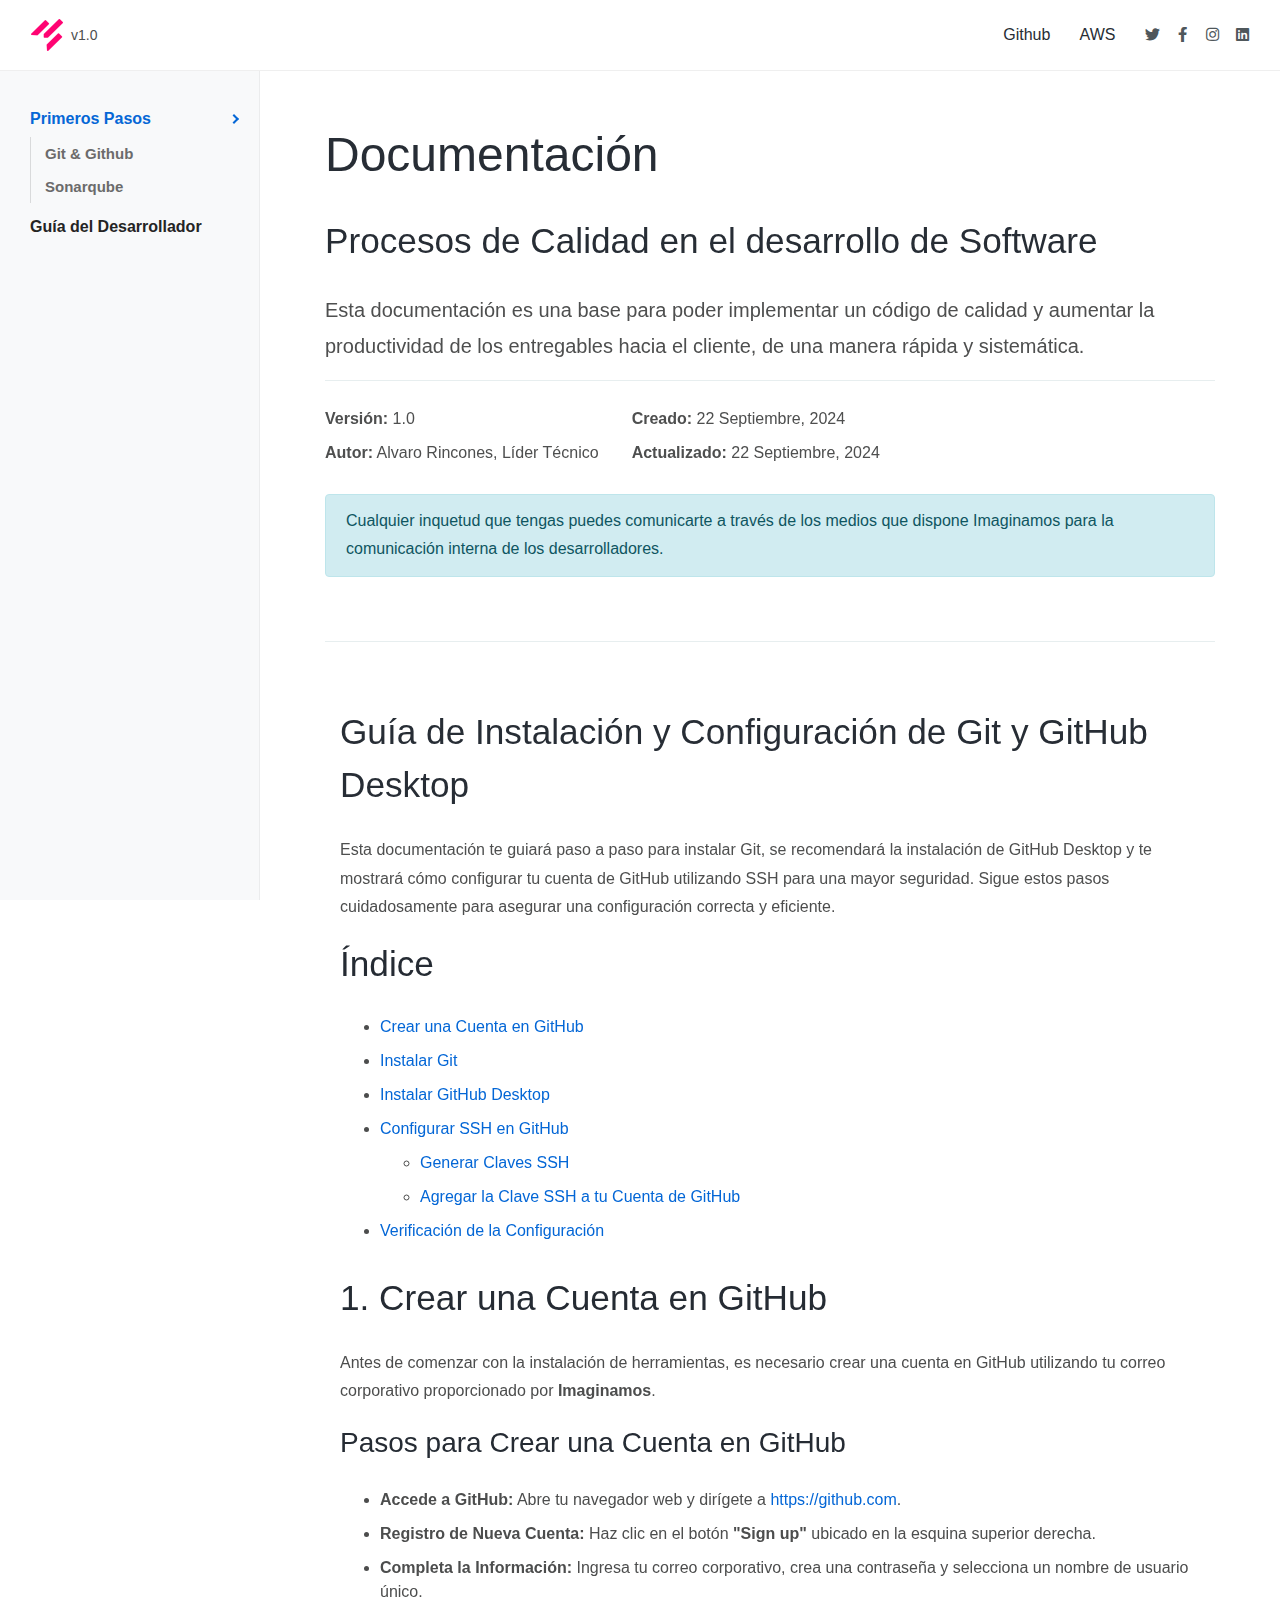
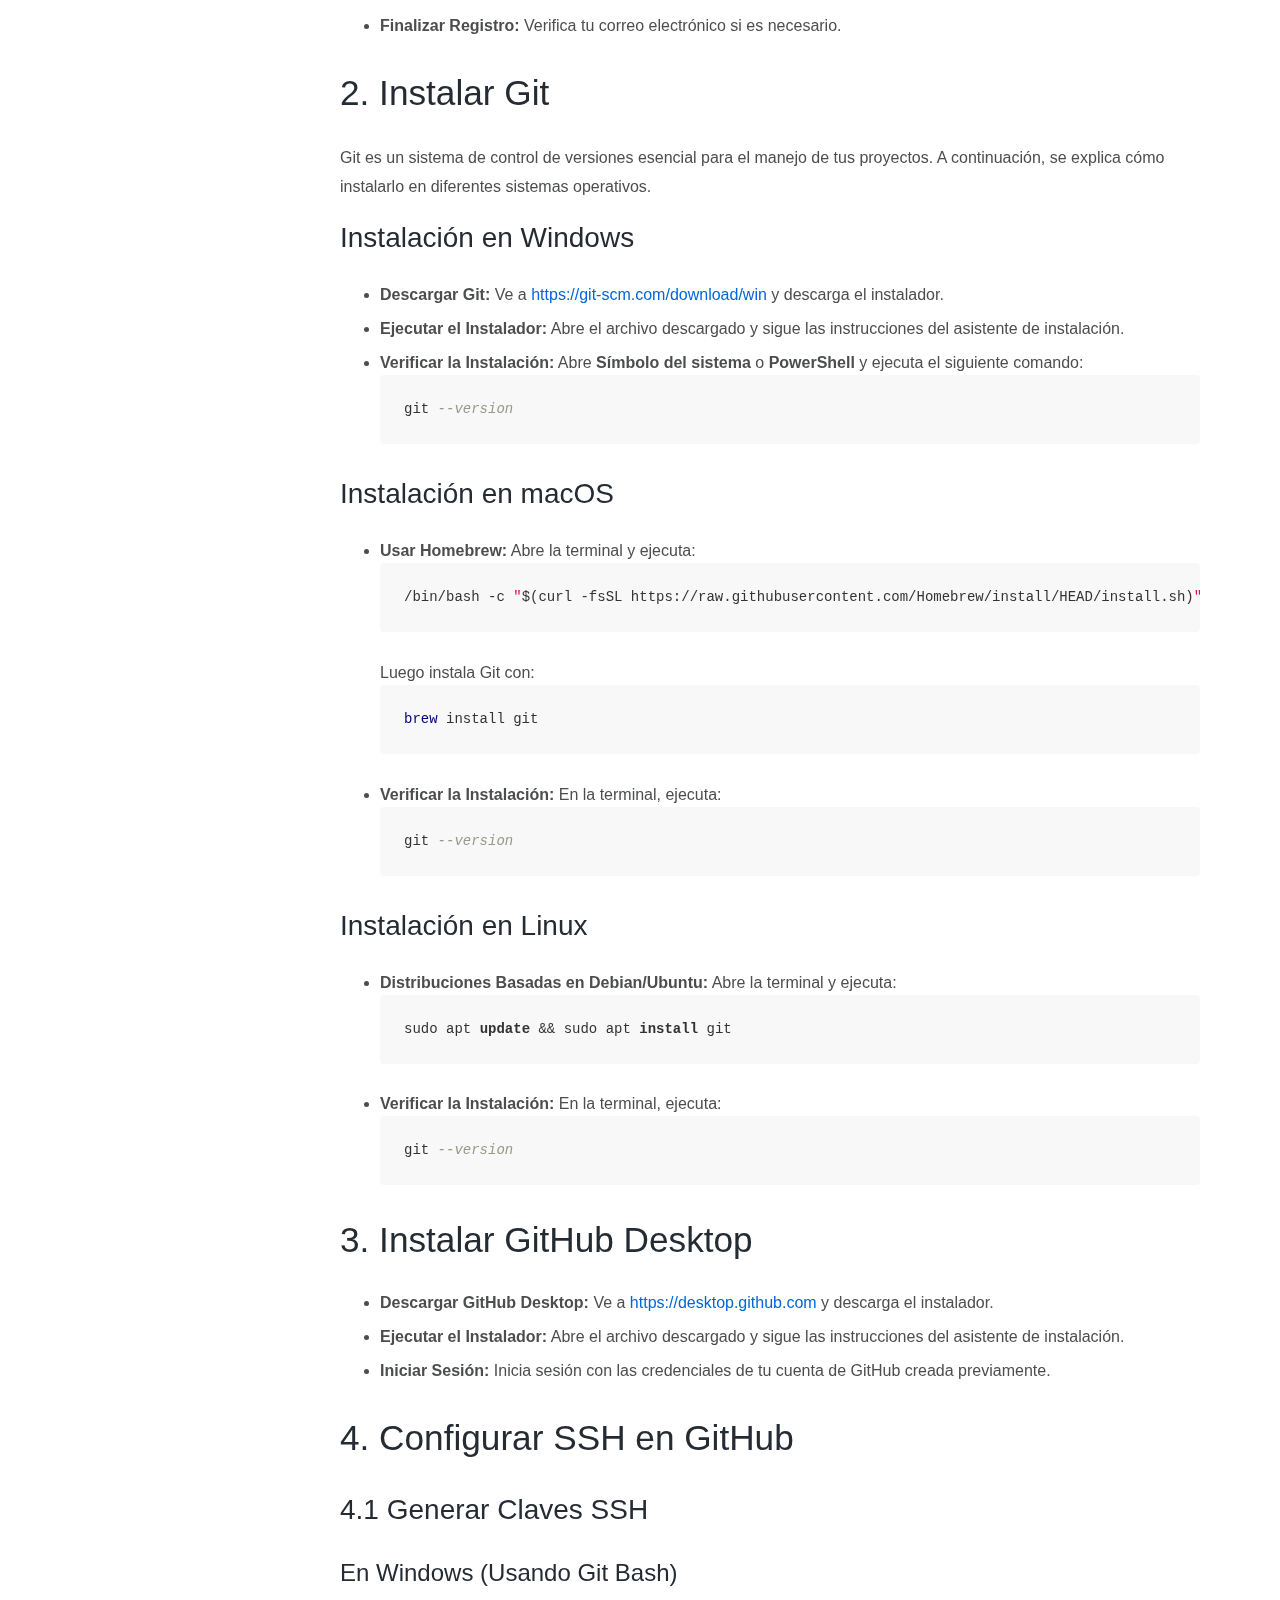
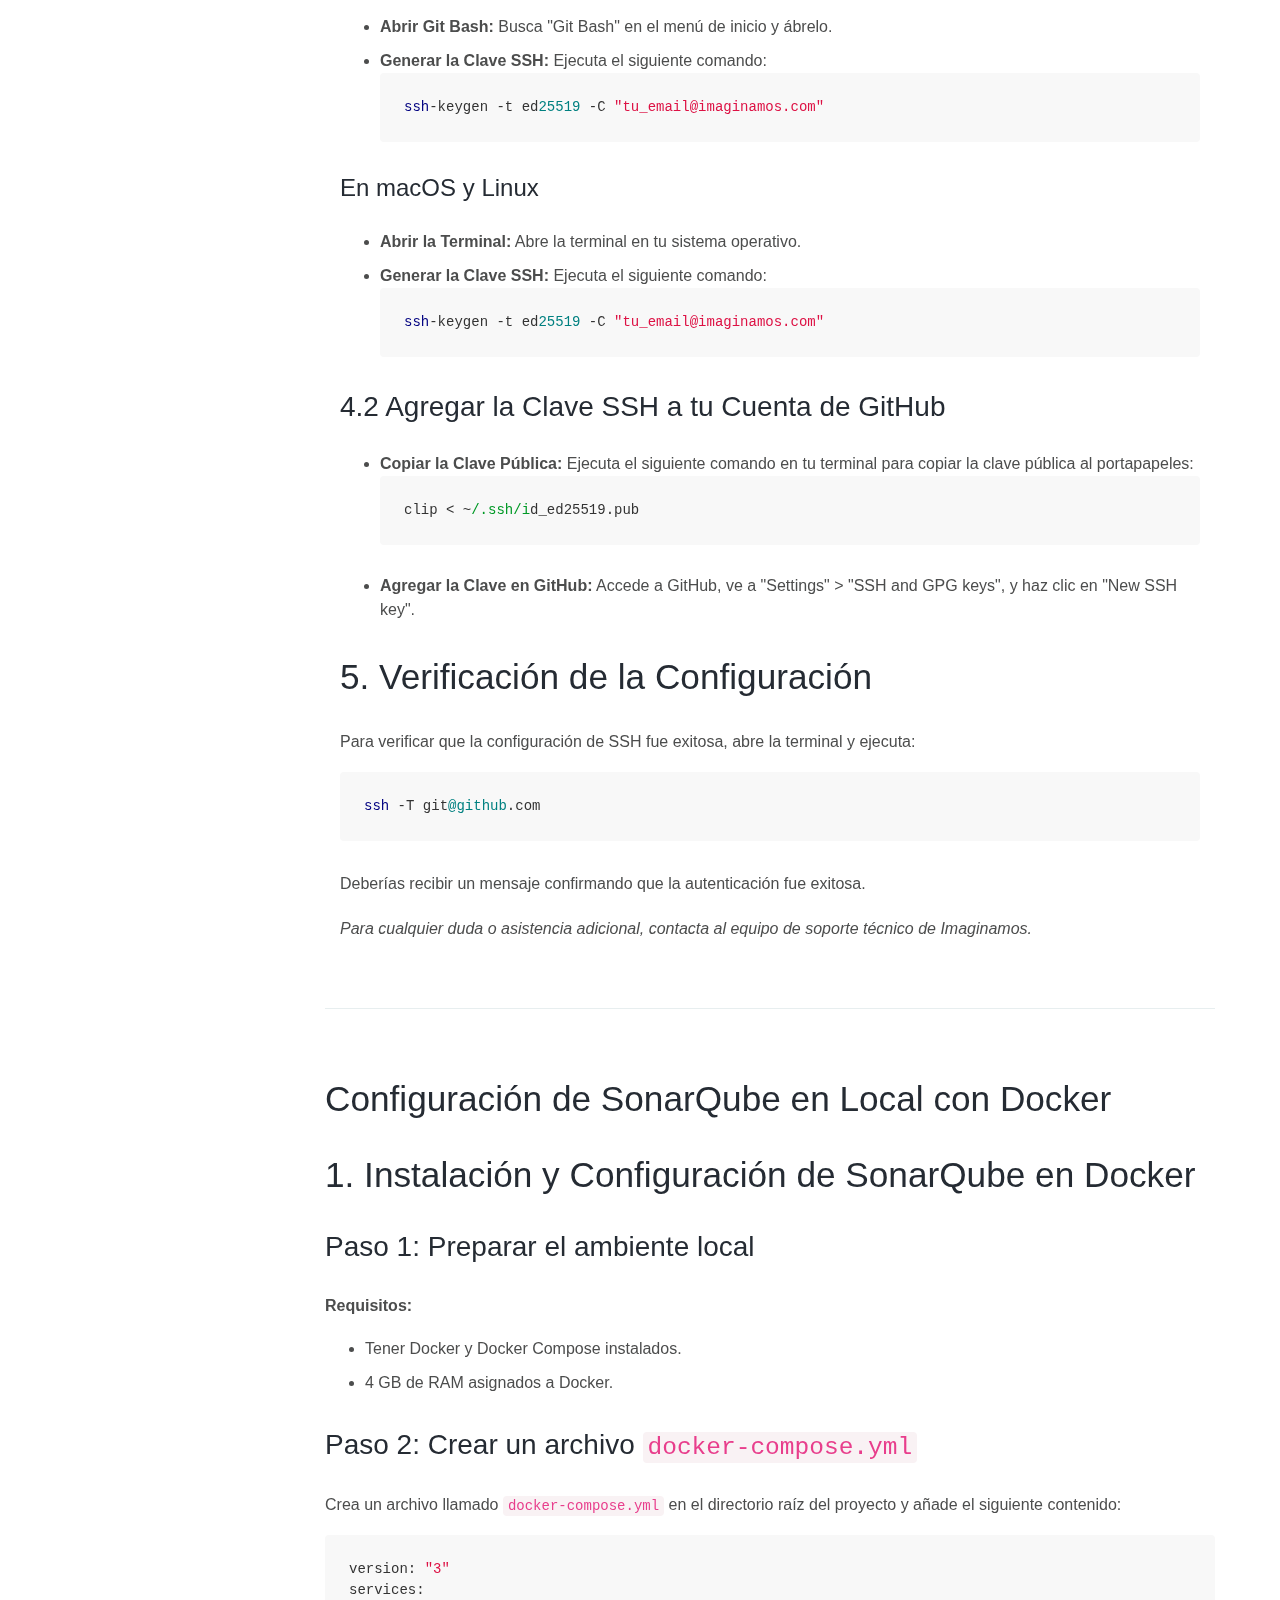
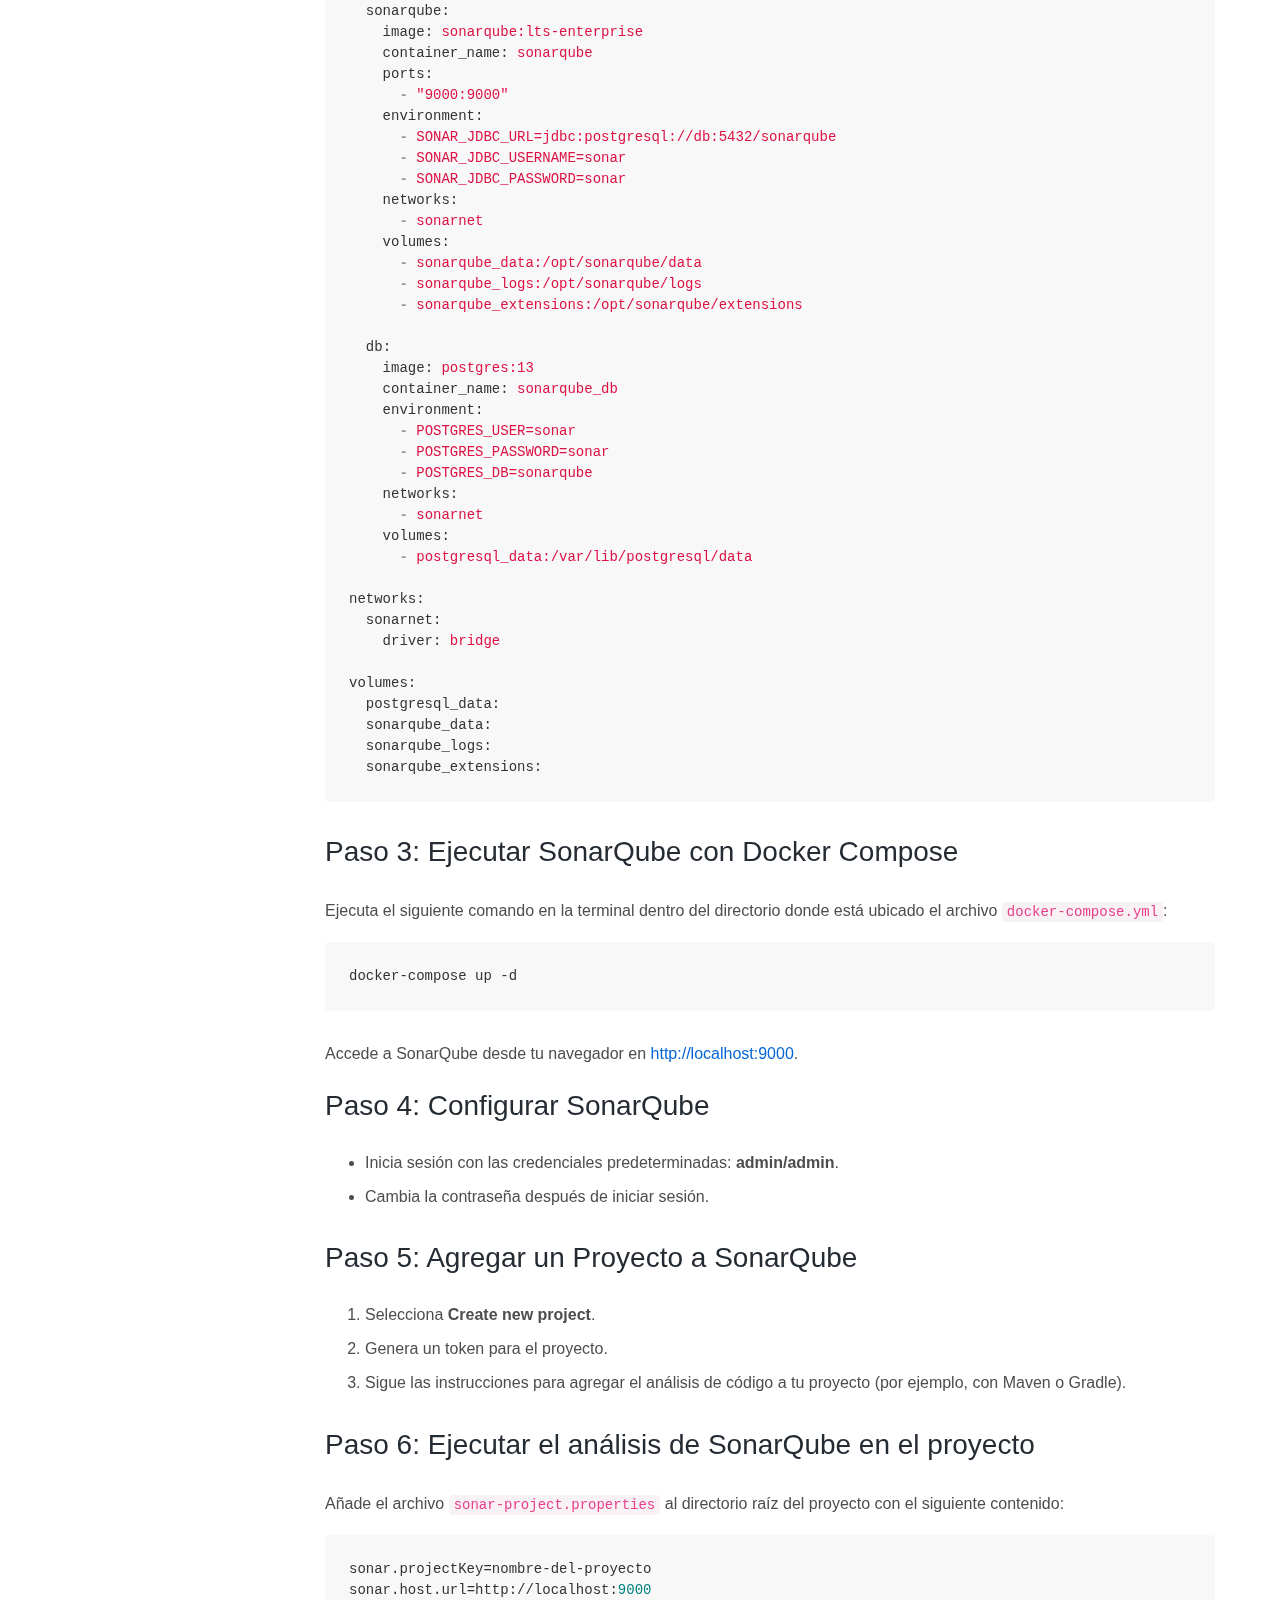
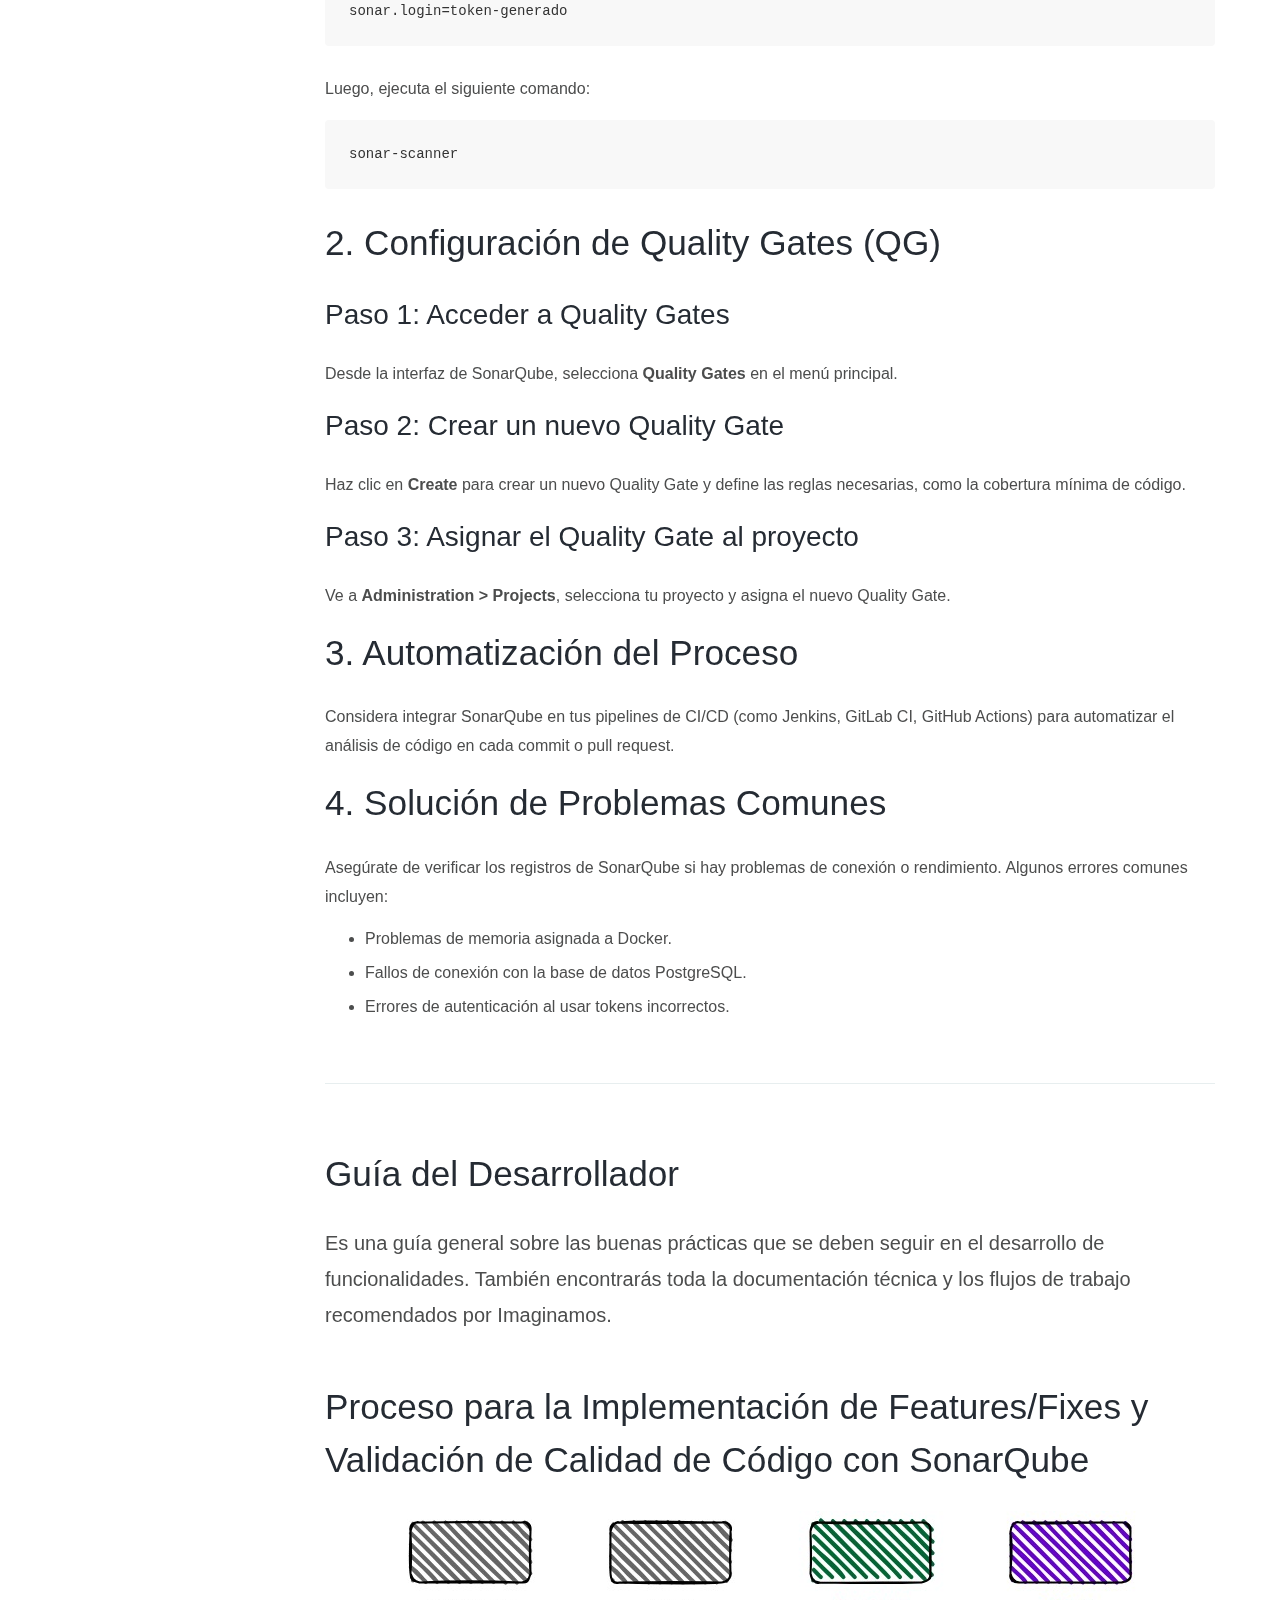
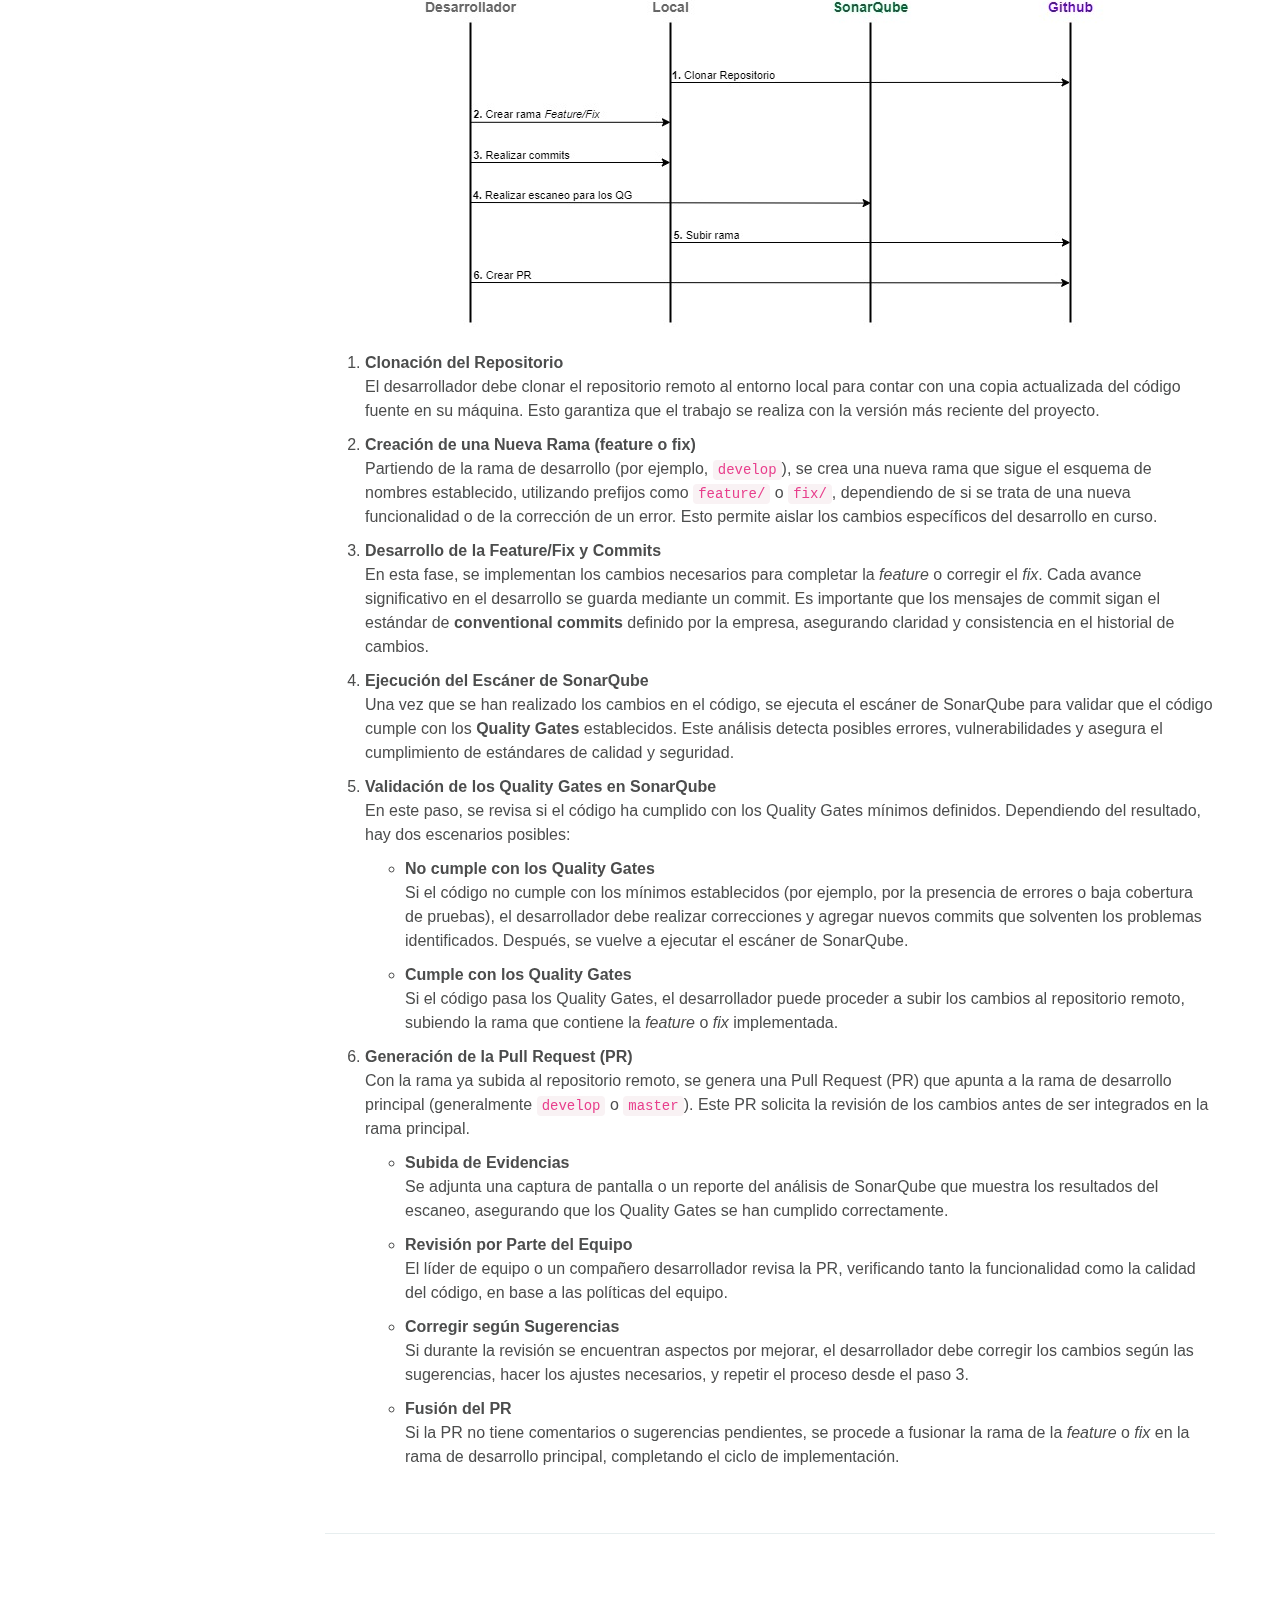
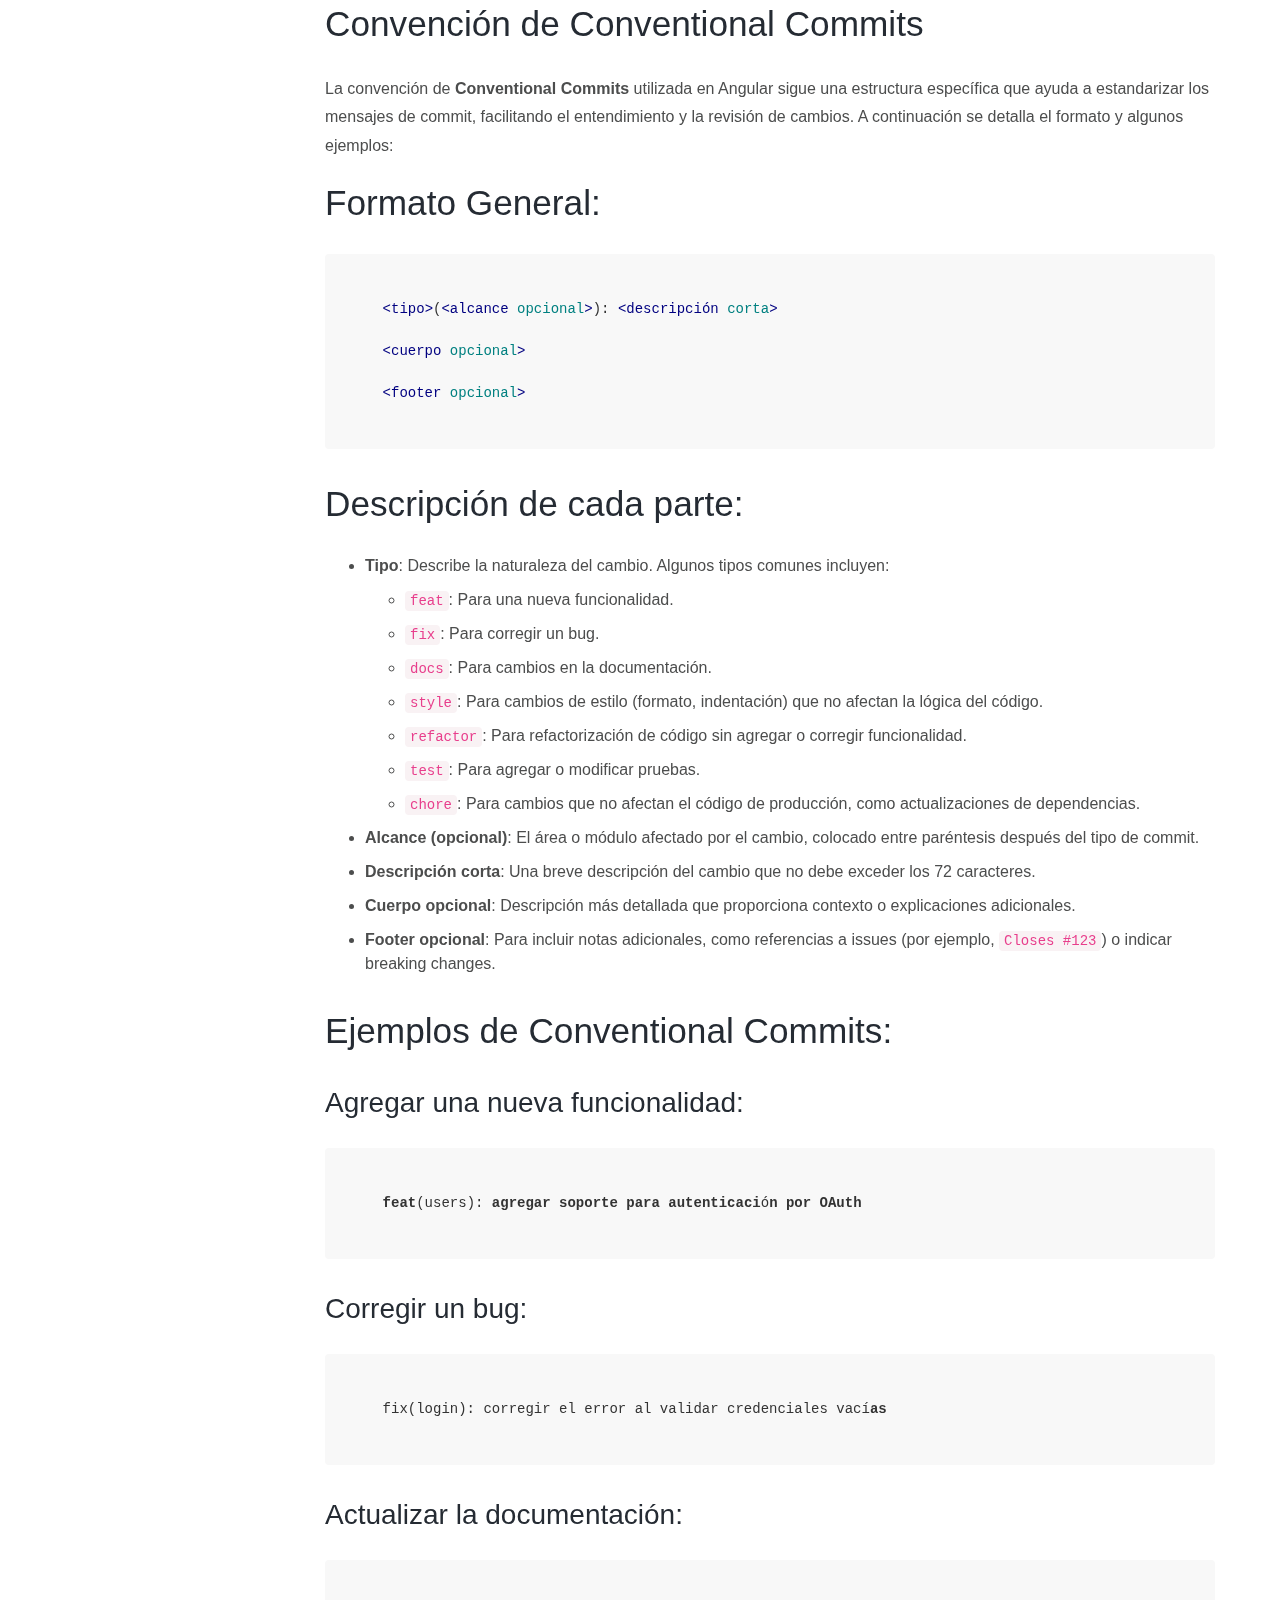
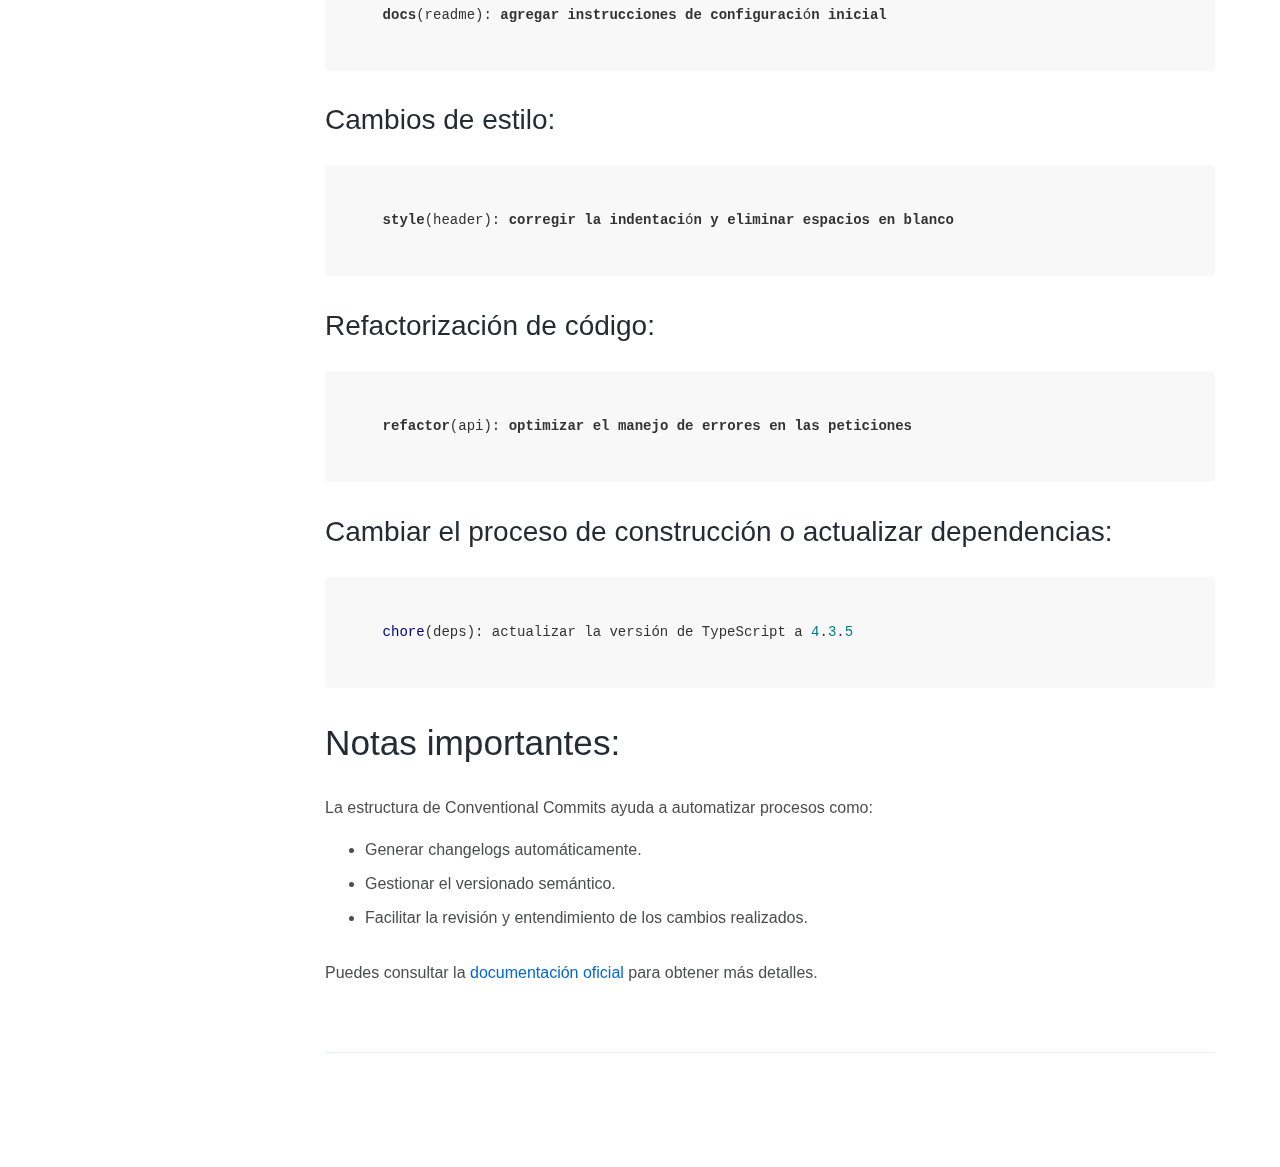
==== commit 91e22209: "docs(guide): add conventional commits docs" ====
--- a/index.html
+++ b/index.html
@@ -129,6 +129,7 @@
           <li class="nav-item"><a class="nav-link" href="#idocs_developer_guide">Guía del Desarrollador</a>
             <ul class="nav flex-column">
               <li class="nav-item"><a class="nav-link" href="#idocs_dg_sonarqube">SonarQube</a></li>
+              <li class="nav-item"><a class="nav-link" href="#idocs_dg_conventional_commits">Conventional Commits</a></li>
             </ul>
           </li>
         </ul>
@@ -503,29 +504,116 @@
           </section>
 
           <hr class="divider">
+
+          <section id="idocs_dg_conventional_commits">
+            <h2>Convención de Conventional Commits</h2>
+
+            <p>La convención de <strong>Conventional Commits</strong> utilizada en Angular sigue una estructura
+              específica que ayuda a estandarizar los mensajes de commit, facilitando el entendimiento y la revisión de
+              cambios. A continuación se detalla el formato y algunos ejemplos:</p>
+
+            <h2>Formato General:</h2>
+            <pre><code>
+    &lt;tipo&gt;(&lt;alcance opcional&gt;): &lt;descripción corta&gt;
+
+    &lt;cuerpo opcional&gt;
+
+    &lt;footer opcional&gt;
+    </code></pre>
+
+            <h2>Descripción de cada parte:</h2>
+            <ul>
+              <li><strong>Tipo</strong>: Describe la naturaleza del cambio. Algunos tipos comunes incluyen:
+                <ul>
+                  <li><code>feat</code>: Para una nueva funcionalidad.</li>
+                  <li><code>fix</code>: Para corregir un bug.</li>
+                  <li><code>docs</code>: Para cambios en la documentación.</li>
+                  <li><code>style</code>: Para cambios de estilo (formato, indentación) que no afectan la lógica del
+                    código.</li>
+                  <li><code>refactor</code>: Para refactorización de código sin agregar o corregir funcionalidad.</li>
+                  <li><code>test</code>: Para agregar o modificar pruebas.</li>
+                  <li><code>chore</code>: Para cambios que no afectan el código de producción, como actualizaciones de
+                    dependencias.</li>
+                </ul>
+              </li>
+              <li><strong>Alcance (opcional)</strong>: El área o módulo afectado por el cambio, colocado entre
+                paréntesis después del tipo de commit.</li>
+              <li><strong>Descripción corta</strong>: Una breve descripción del cambio que no debe exceder los 72
+                caracteres.</li>
+              <li><strong>Cuerpo opcional</strong>: Descripción más detallada que proporciona contexto o explicaciones
+                adicionales.</li>
+              <li><strong>Footer opcional</strong>: Para incluir notas adicionales, como referencias a issues (por
+                ejemplo, <code>Closes #123</code>) o indicar breaking changes.</li>
+            </ul>
+
+            <h2>Ejemplos de Conventional Commits:</h2>
+
+            <h3>Agregar una nueva funcionalidad:</h3>
+            <pre><code>
+    feat(users): agregar soporte para autenticación por OAuth
+    </code></pre>
+
+            <h3>Corregir un bug:</h3>
+            <pre><code>
+    fix(login): corregir el error al validar credenciales vacías
+    </code></pre>
+
+            <h3>Actualizar la documentación:</h3>
+            <pre><code>
+    docs(readme): agregar instrucciones de configuración inicial
+    </code></pre>
+
+            <h3>Cambios de estilo:</h3>
+            <pre><code>
+    style(header): corregir la indentación y eliminar espacios en blanco
+    </code></pre>
+
+            <h3>Refactorización de código:</h3>
+            <pre><code>
+    refactor(api): optimizar el manejo de errores en las peticiones
+    </code></pre>
+
+            <h3>Cambiar el proceso de construcción o actualizar dependencias:</h3>
+            <pre><code>
+    chore(deps): actualizar la versión de TypeScript a 4.3.5
+    </code></pre>
+
+            <h2>Notas importantes:</h2>
+            <p>La estructura de Conventional Commits ayuda a automatizar procesos como:</p>
+            <ul>
+              <li>Generar changelogs automáticamente.</li>
+              <li>Gestionar el versionado semántico.</li>
+              <li>Facilitar la revisión y entendimiento de los cambios realizados.</li>
+            </ul>
+
+            <p>Puedes consultar la <a href="https://www.conventionalcommits.org/en/v1.0.0/"
+                target="_blank">documentación oficial</a> para obtener más detalles.</p>
+          </section>
+
+          <hr class="divider">
         </div>
       </div>
-    <!-- Content end -->
-
-  </div>
-  <!-- Document Wrapper end -->
-
-  <!-- Back To Top -->
-  <a id="back-to-top" data-toggle="tooltip" title="Back to Top" href="javascript:void(0)"><i
-      class="fa fa-chevron-up"></i></a>
-
-  <!-- JavaScript
+      <!-- Content end -->
+
+    </div>
+    <!-- Document Wrapper end -->
+
+    <!-- Back To Top -->
+    <a id="back-to-top" data-toggle="tooltip" title="Back to Top" href="javascript:void(0)"><i
+        class="fa fa-chevron-up"></i></a>
+
+    <!-- JavaScript
 ============================ -->
-  <script src="assets/vendor/jquery/jquery.min.js"></script>
-  <script src="assets/vendor/bootstrap/js/bootstrap.bundle.min.js"></script>
-  <!-- Highlight JS -->
-  <script src="assets/vendor/highlight.js/highlight.min.js"></script>
-  <!-- Easing -->
-  <script src="assets/vendor/jquery.easing/jquery.easing.min.js"></script>
-  <!-- Magnific Popup -->
-  <script src="assets/vendor/magnific-popup/jquery.magnific-popup.min.js"></script>
-  <!-- Custom Script -->
-  <script src="assets/js/theme.js"></script>
+    <script src="assets/vendor/jquery/jquery.min.js"></script>
+    <script src="assets/vendor/bootstrap/js/bootstrap.bundle.min.js"></script>
+    <!-- Highlight JS -->
+    <script src="assets/vendor/highlight.js/highlight.min.js"></script>
+    <!-- Easing -->
+    <script src="assets/vendor/jquery.easing/jquery.easing.min.js"></script>
+    <!-- Magnific Popup -->
+    <script src="assets/vendor/magnific-popup/jquery.magnific-popup.min.js"></script>
+    <!-- Custom Script -->
+    <script src="assets/js/theme.js"></script>
 </body>
 
 </html>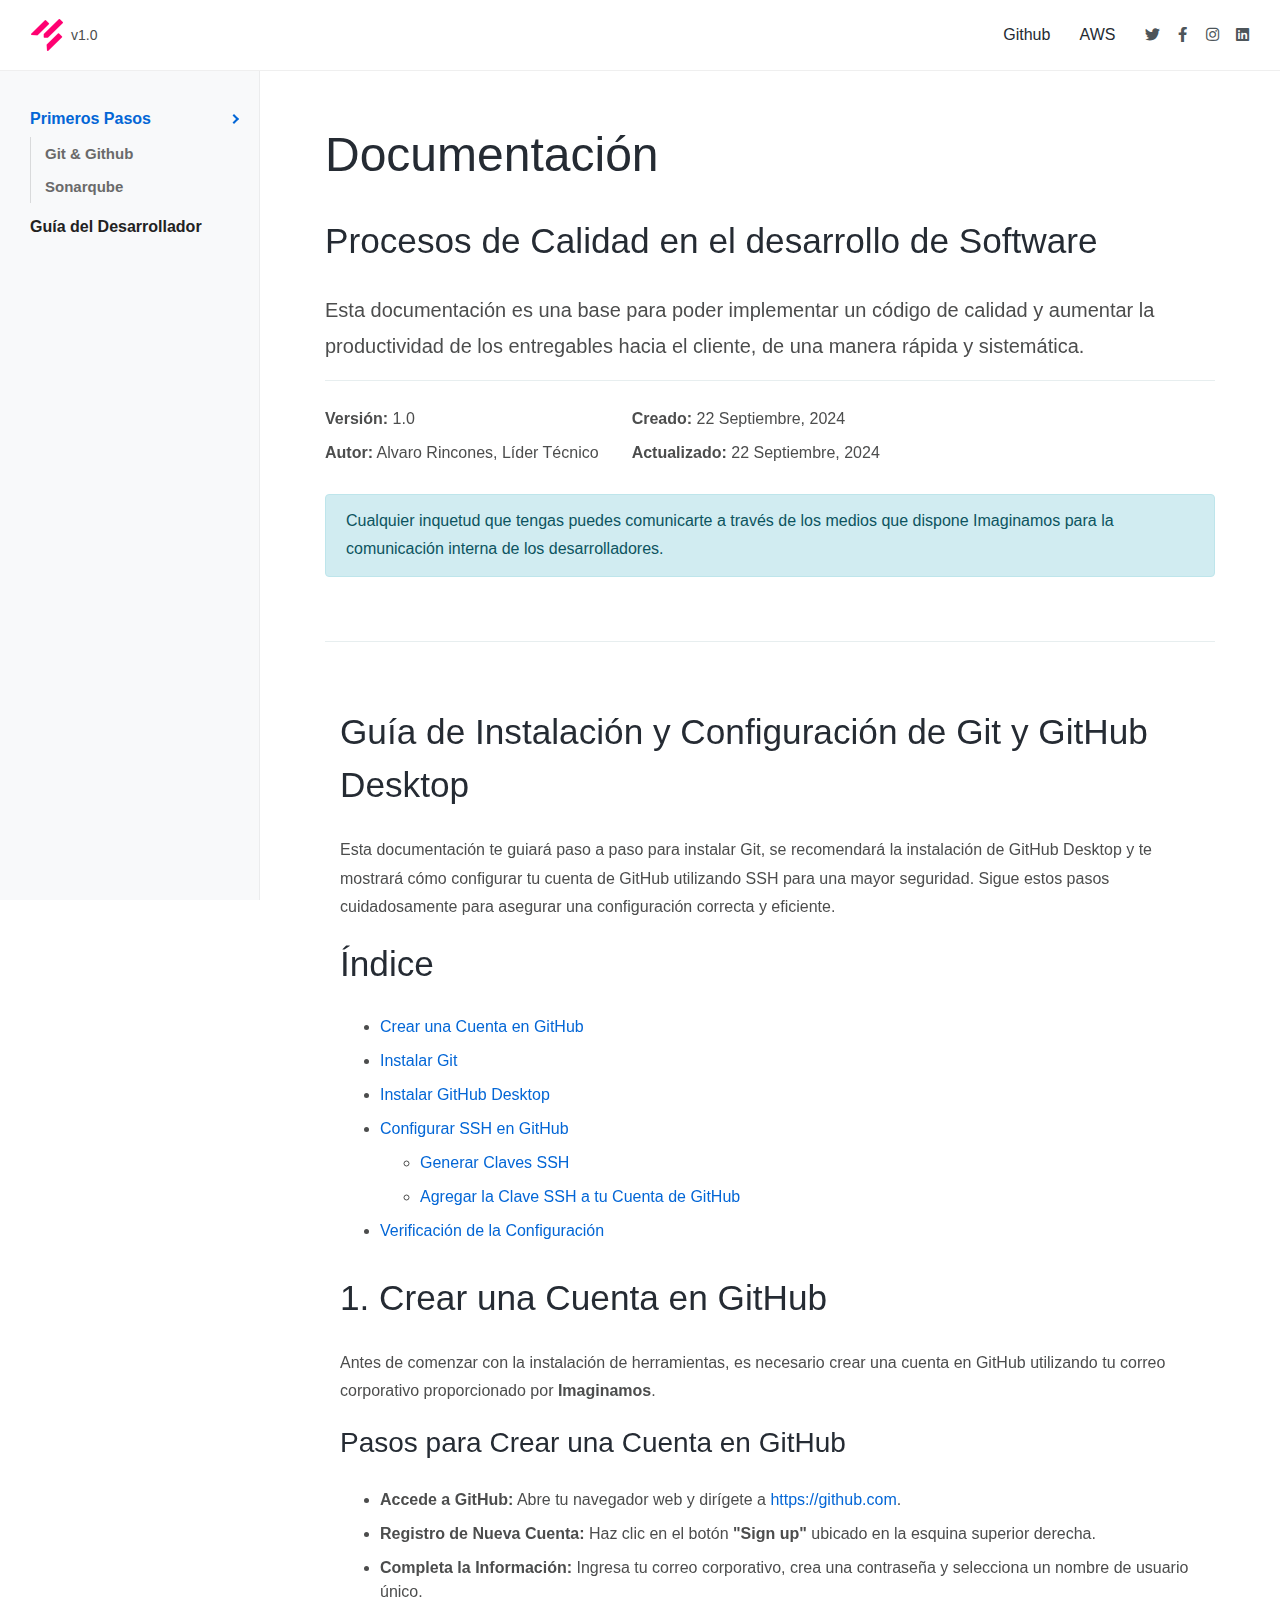
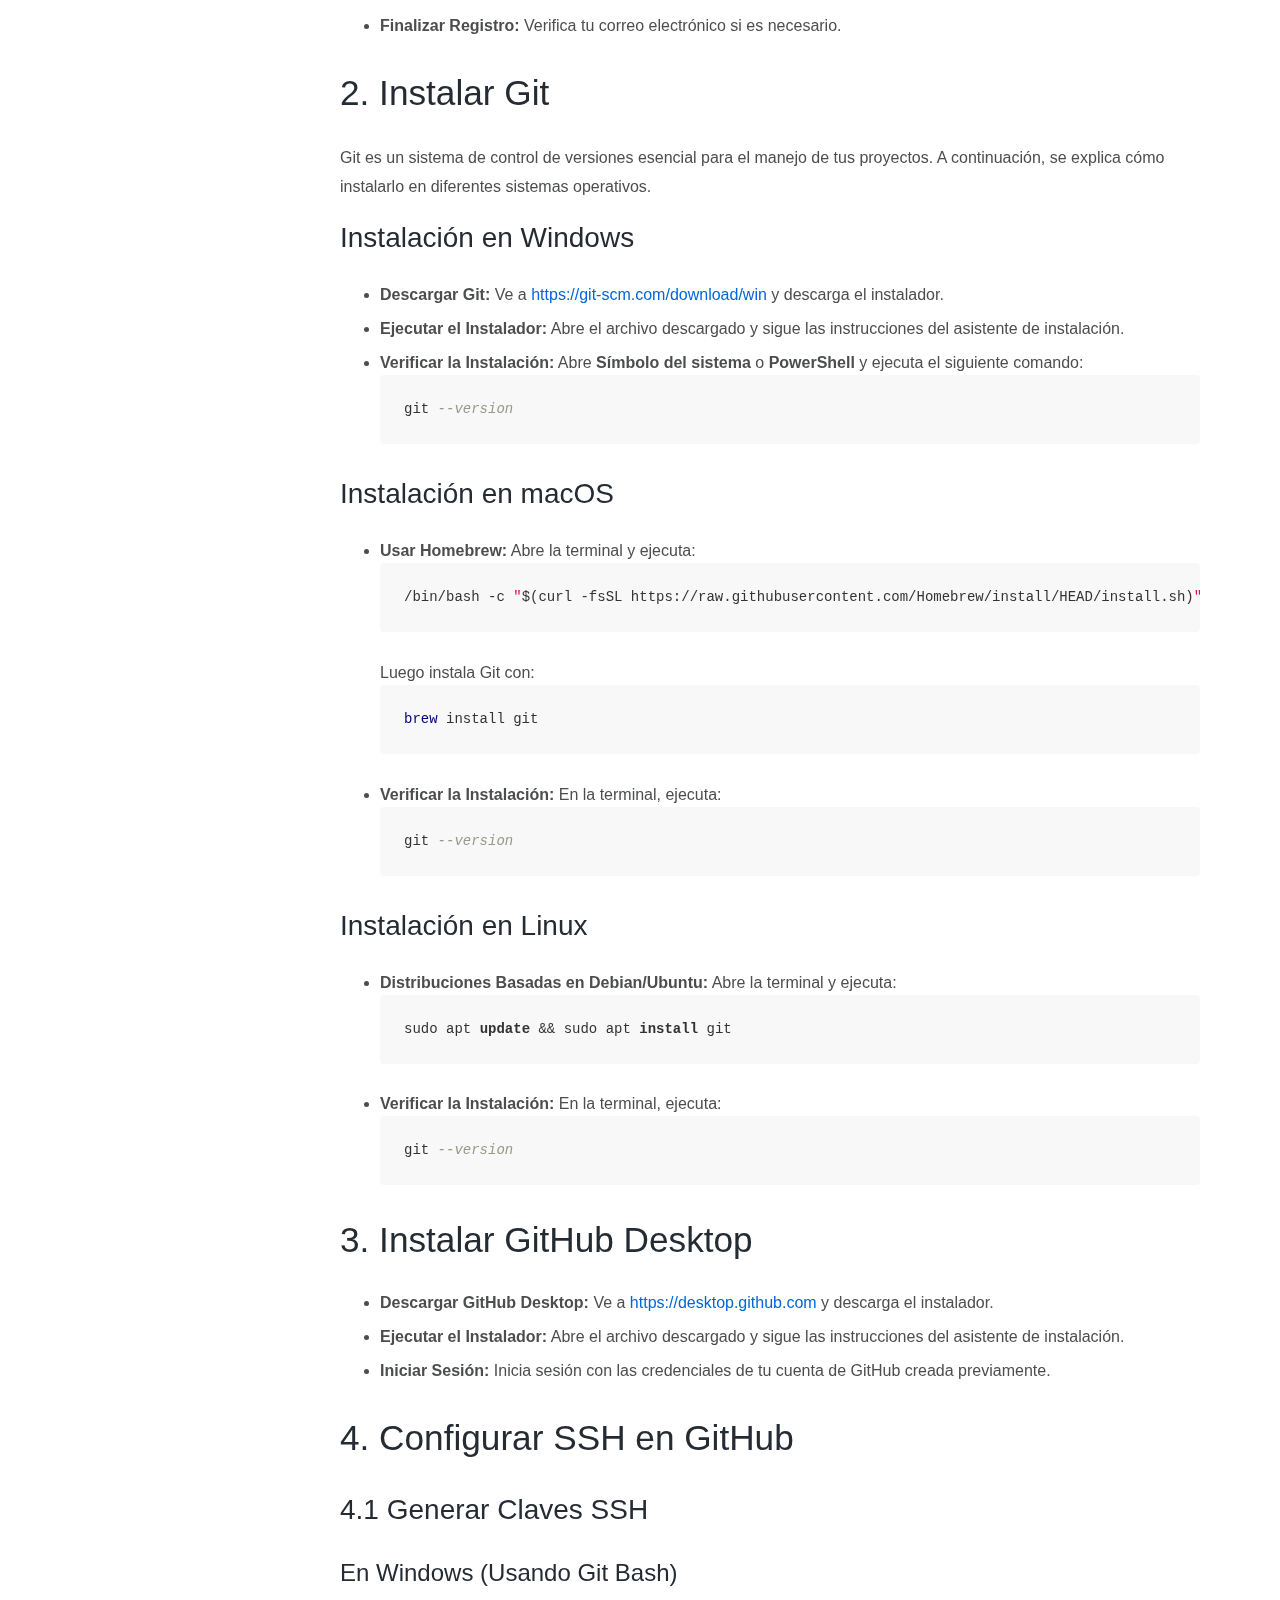
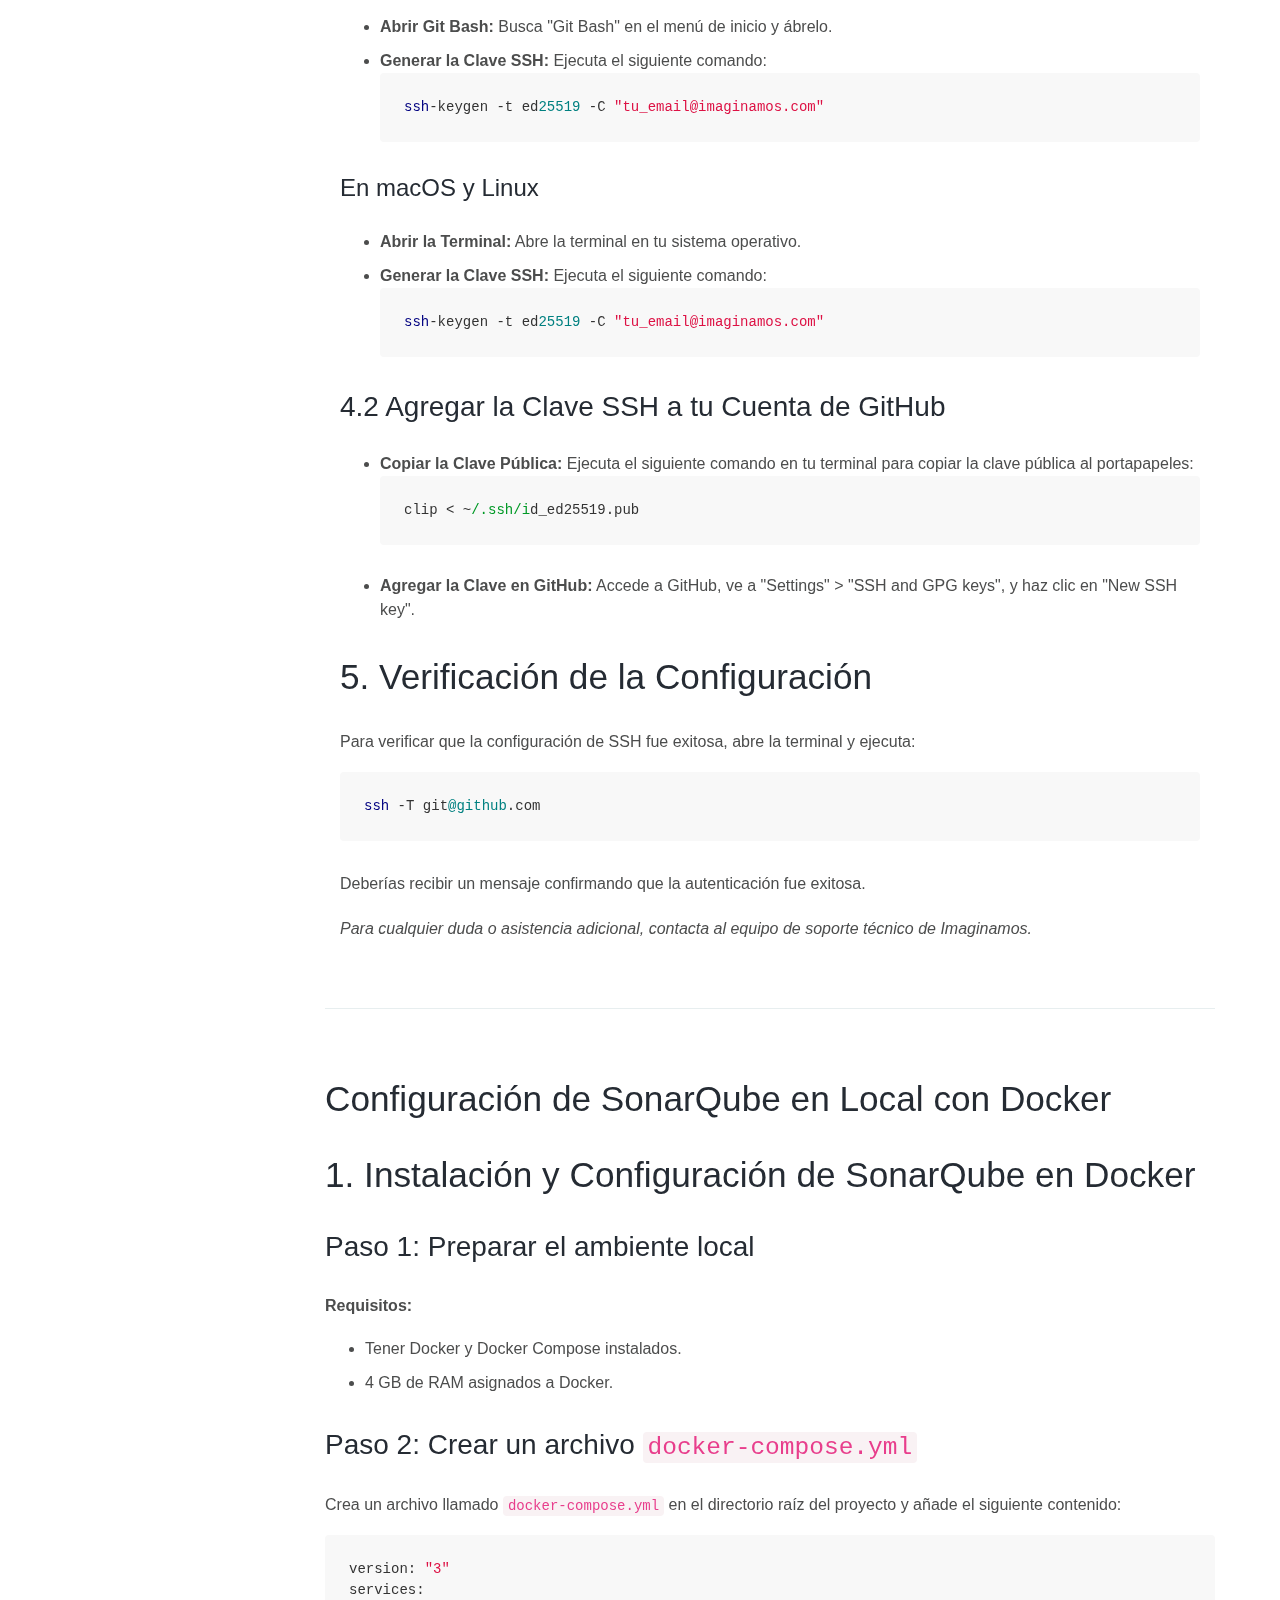
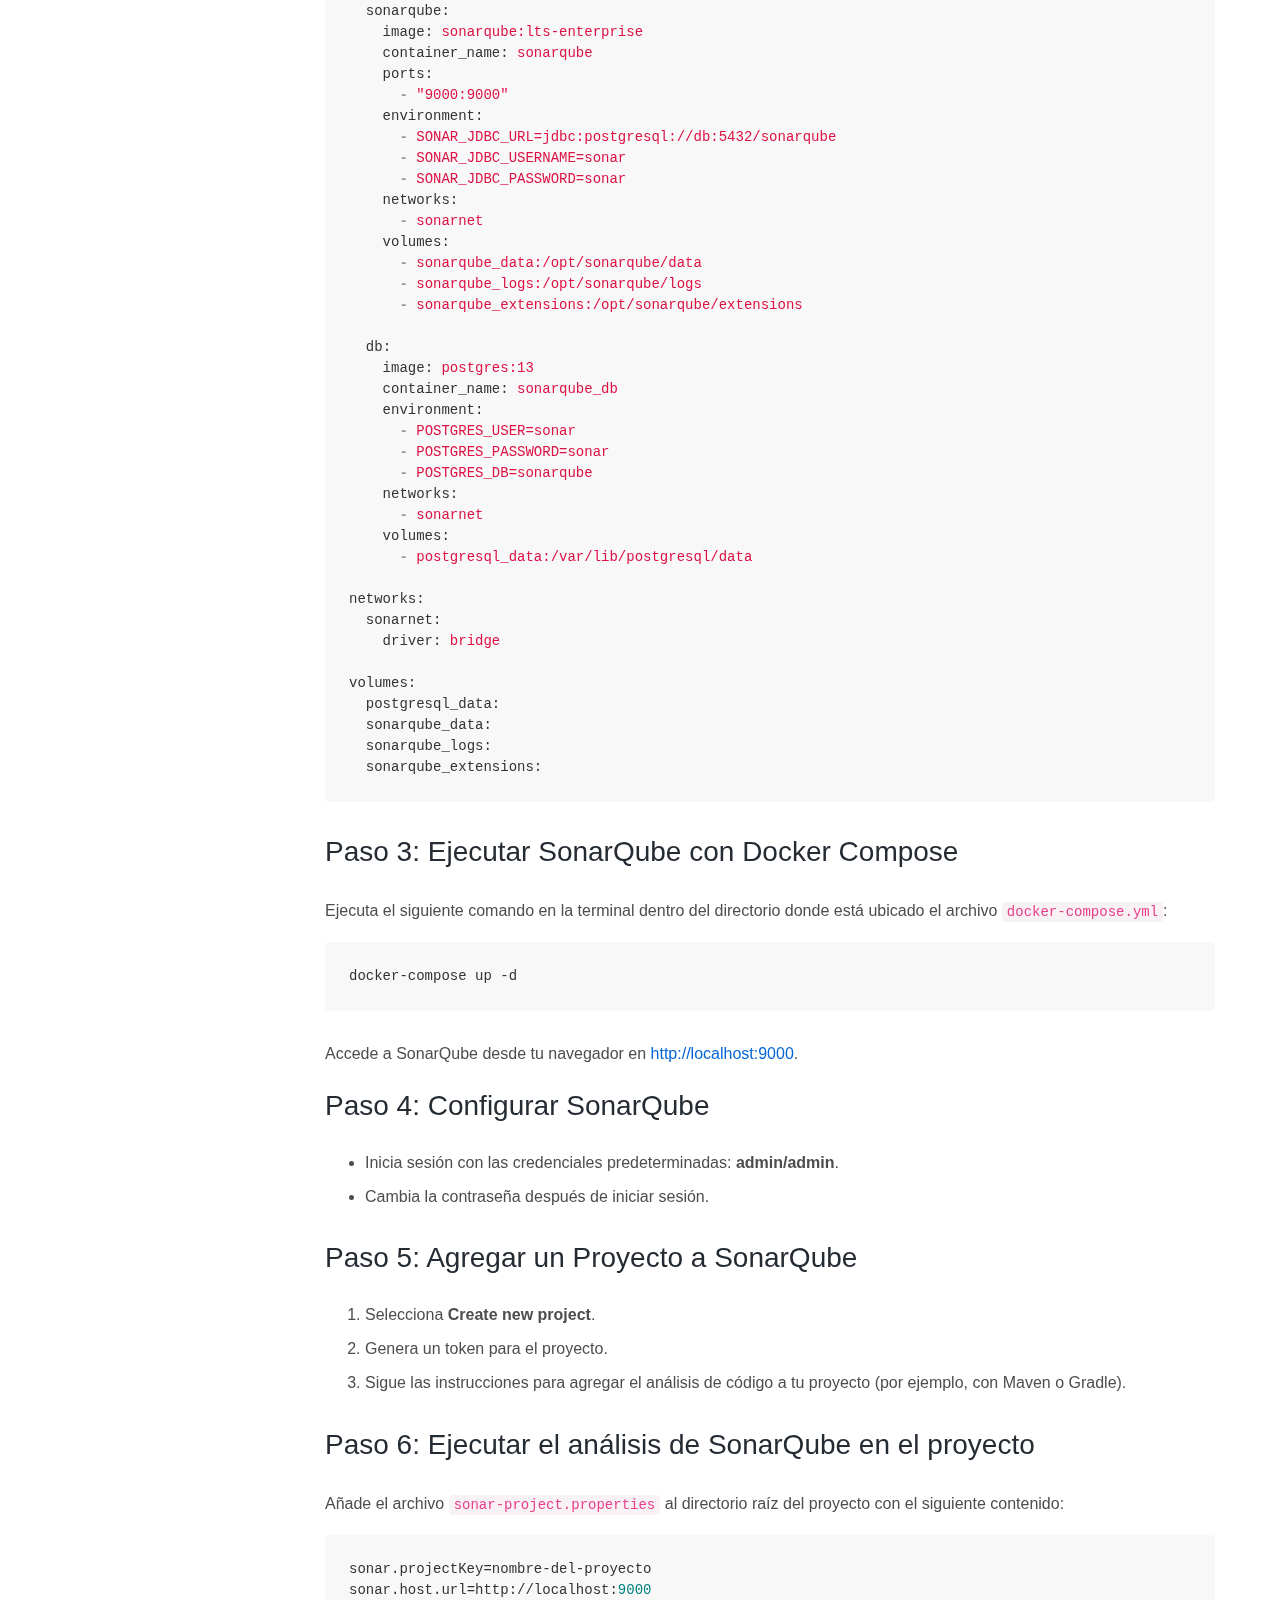
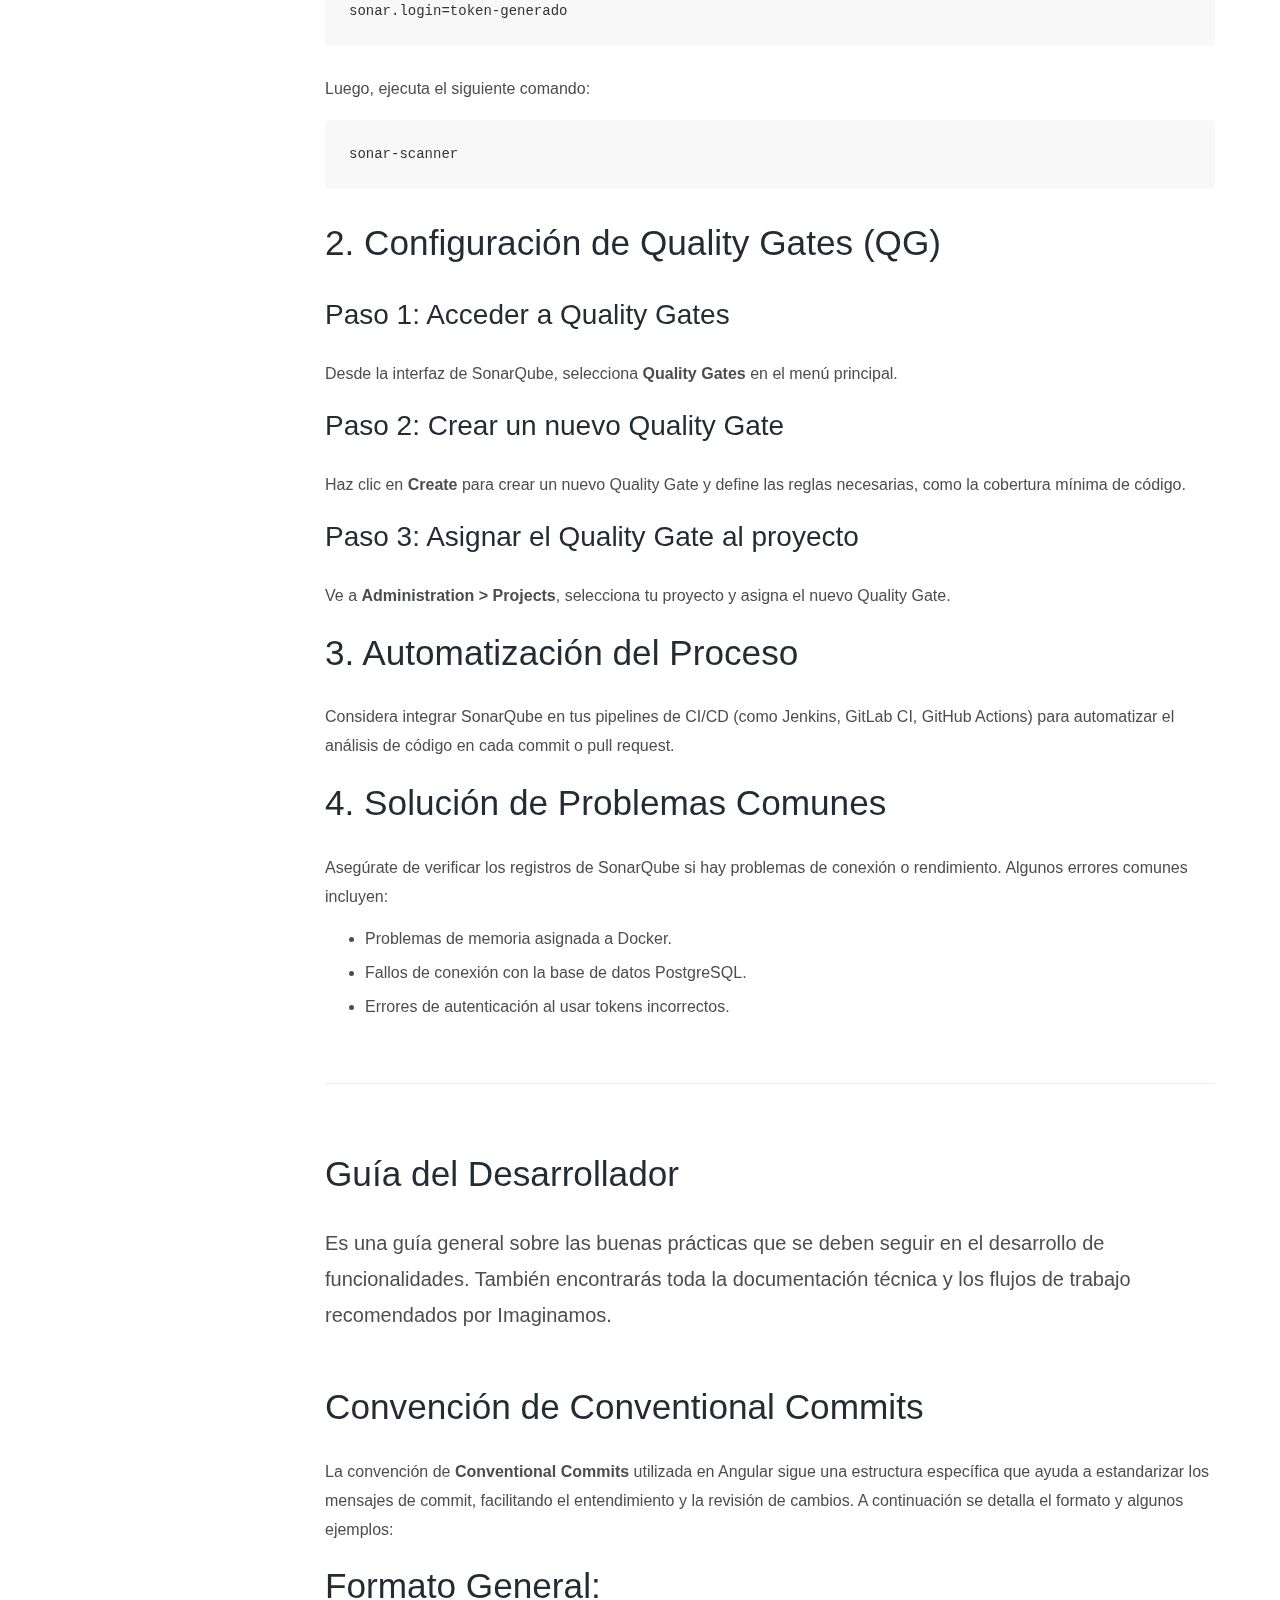
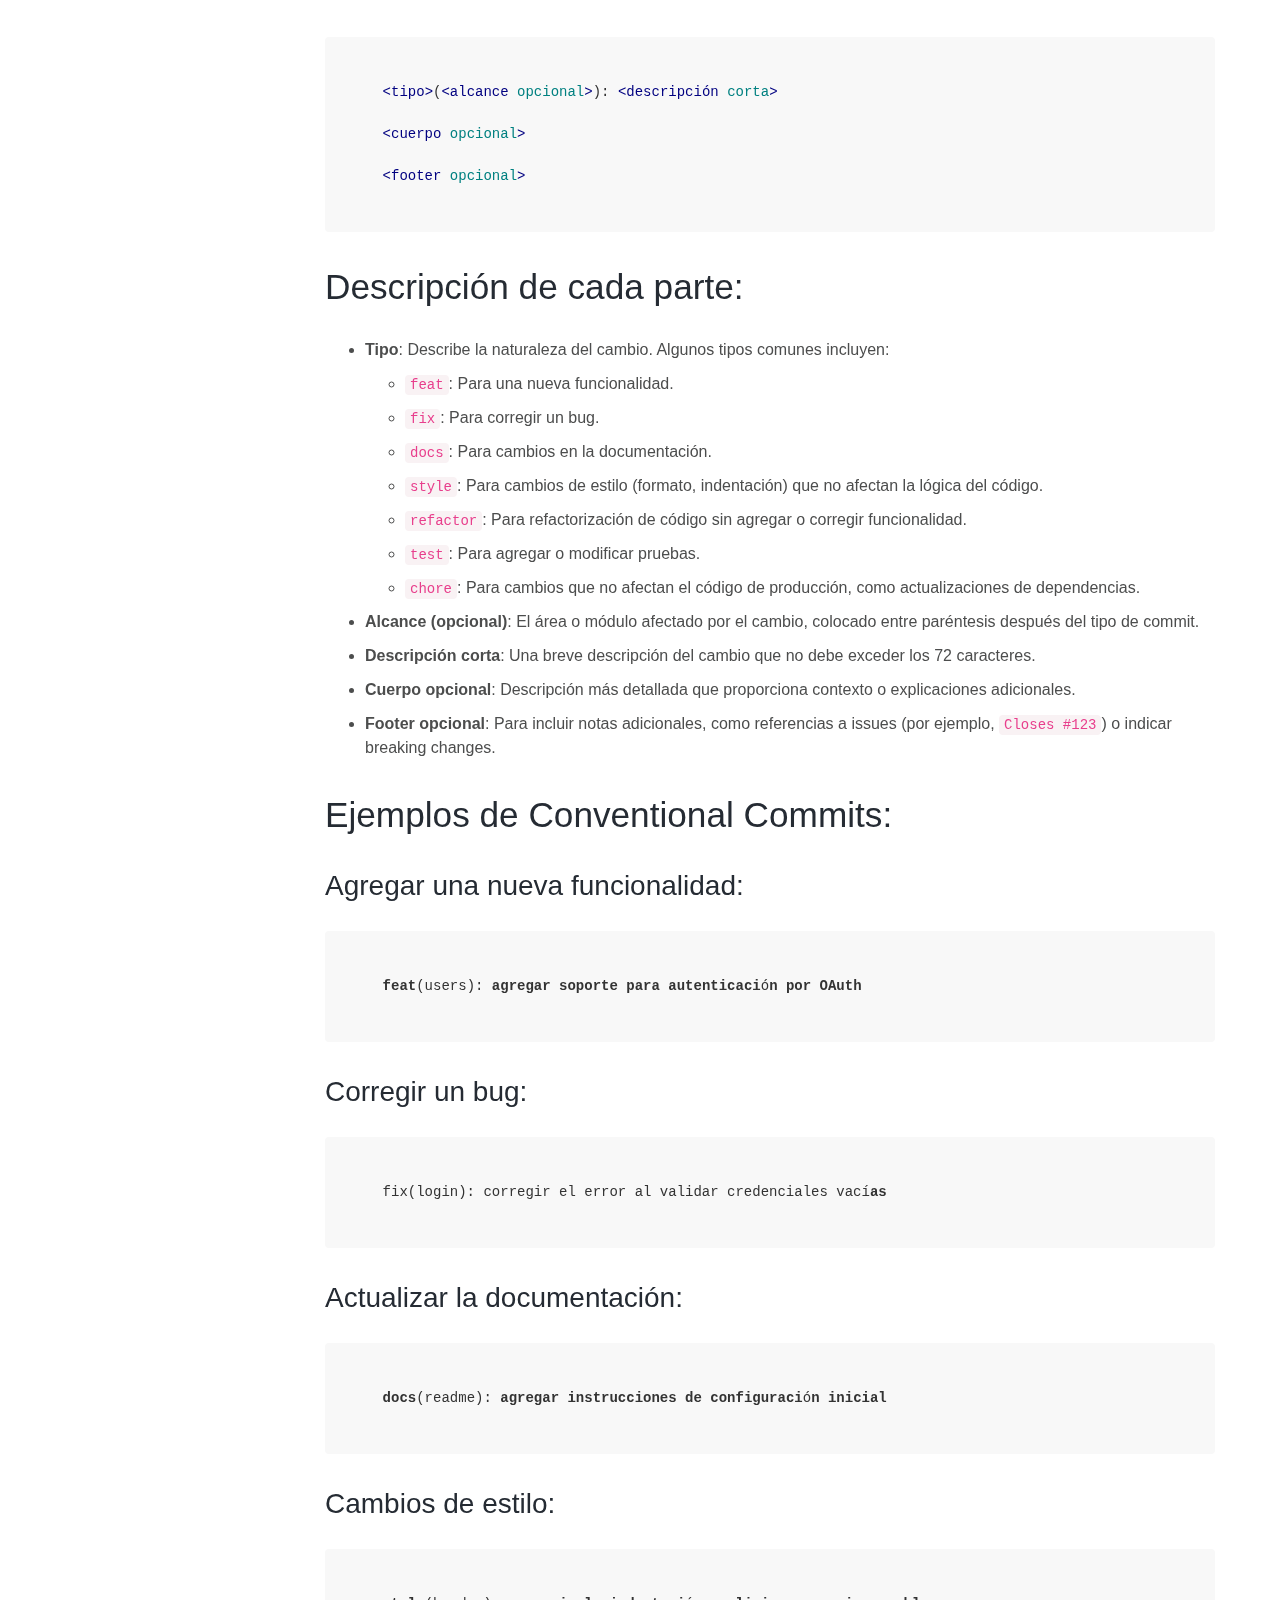
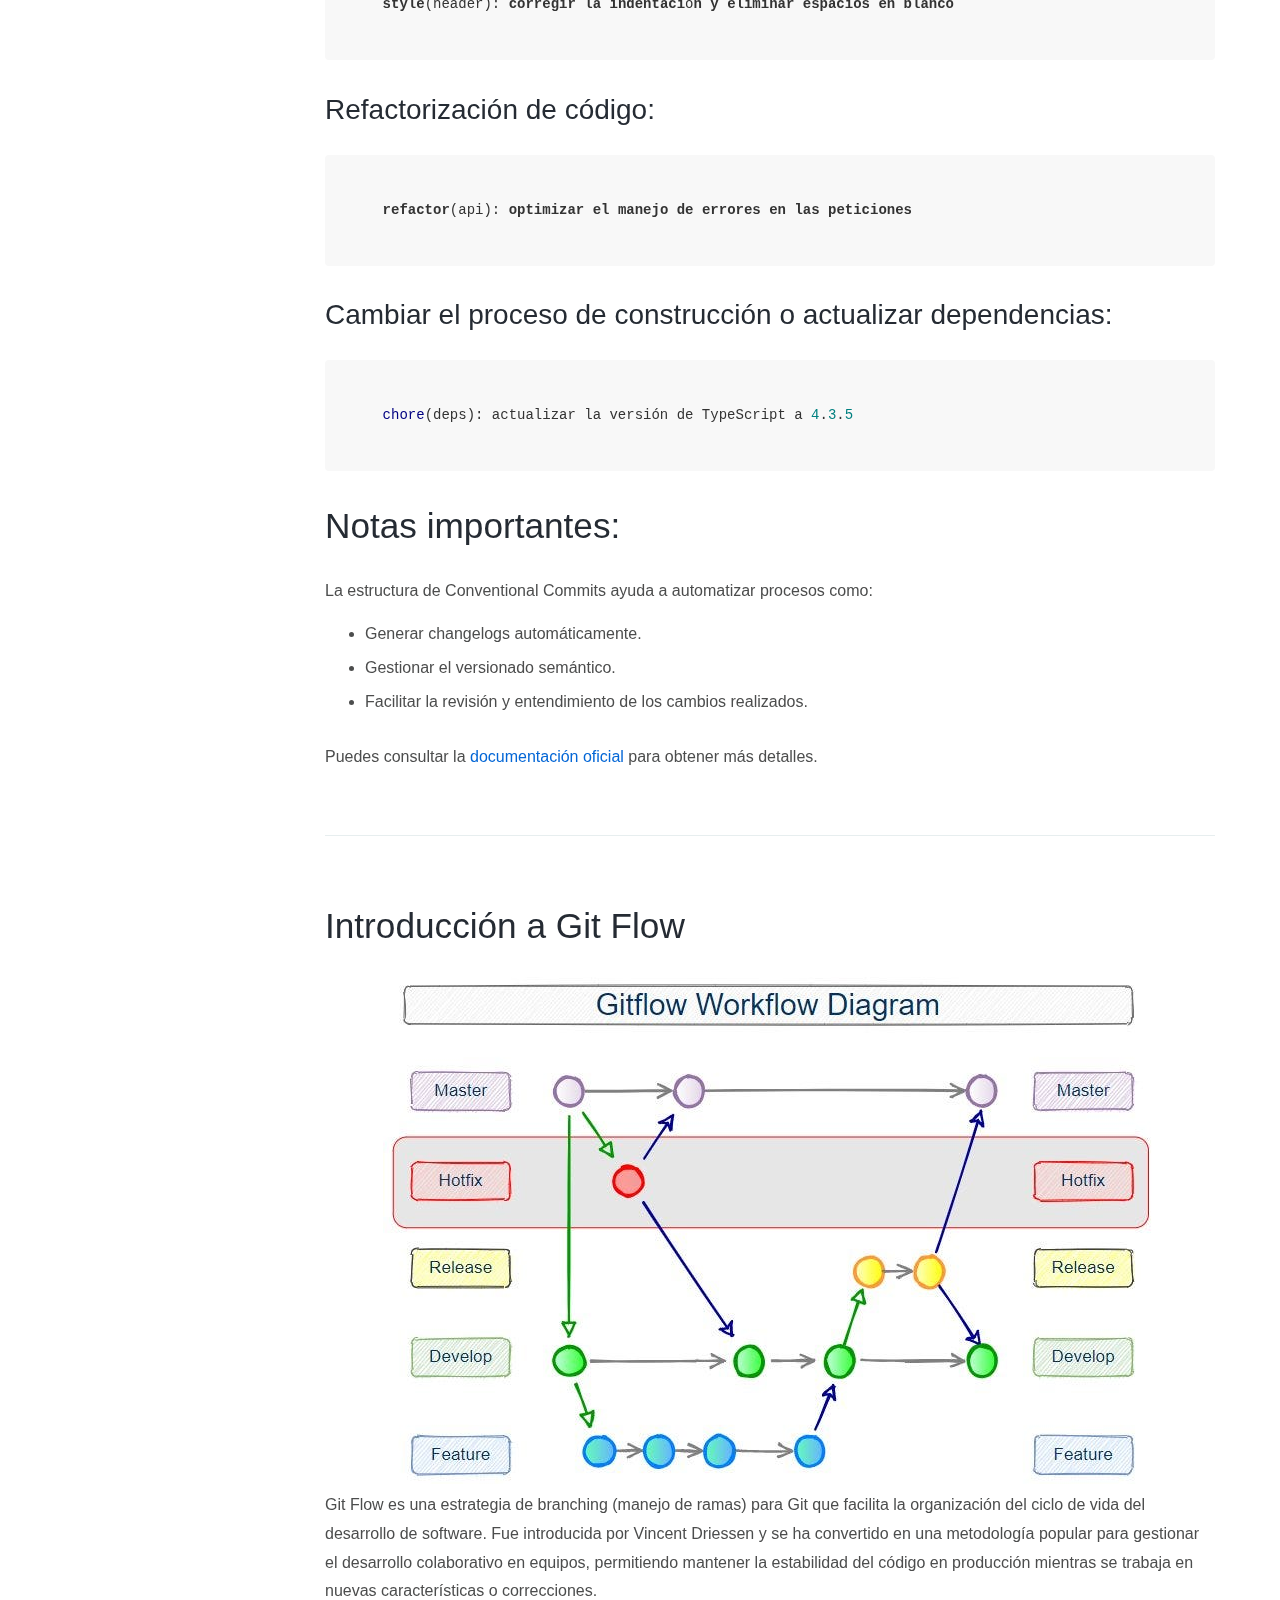
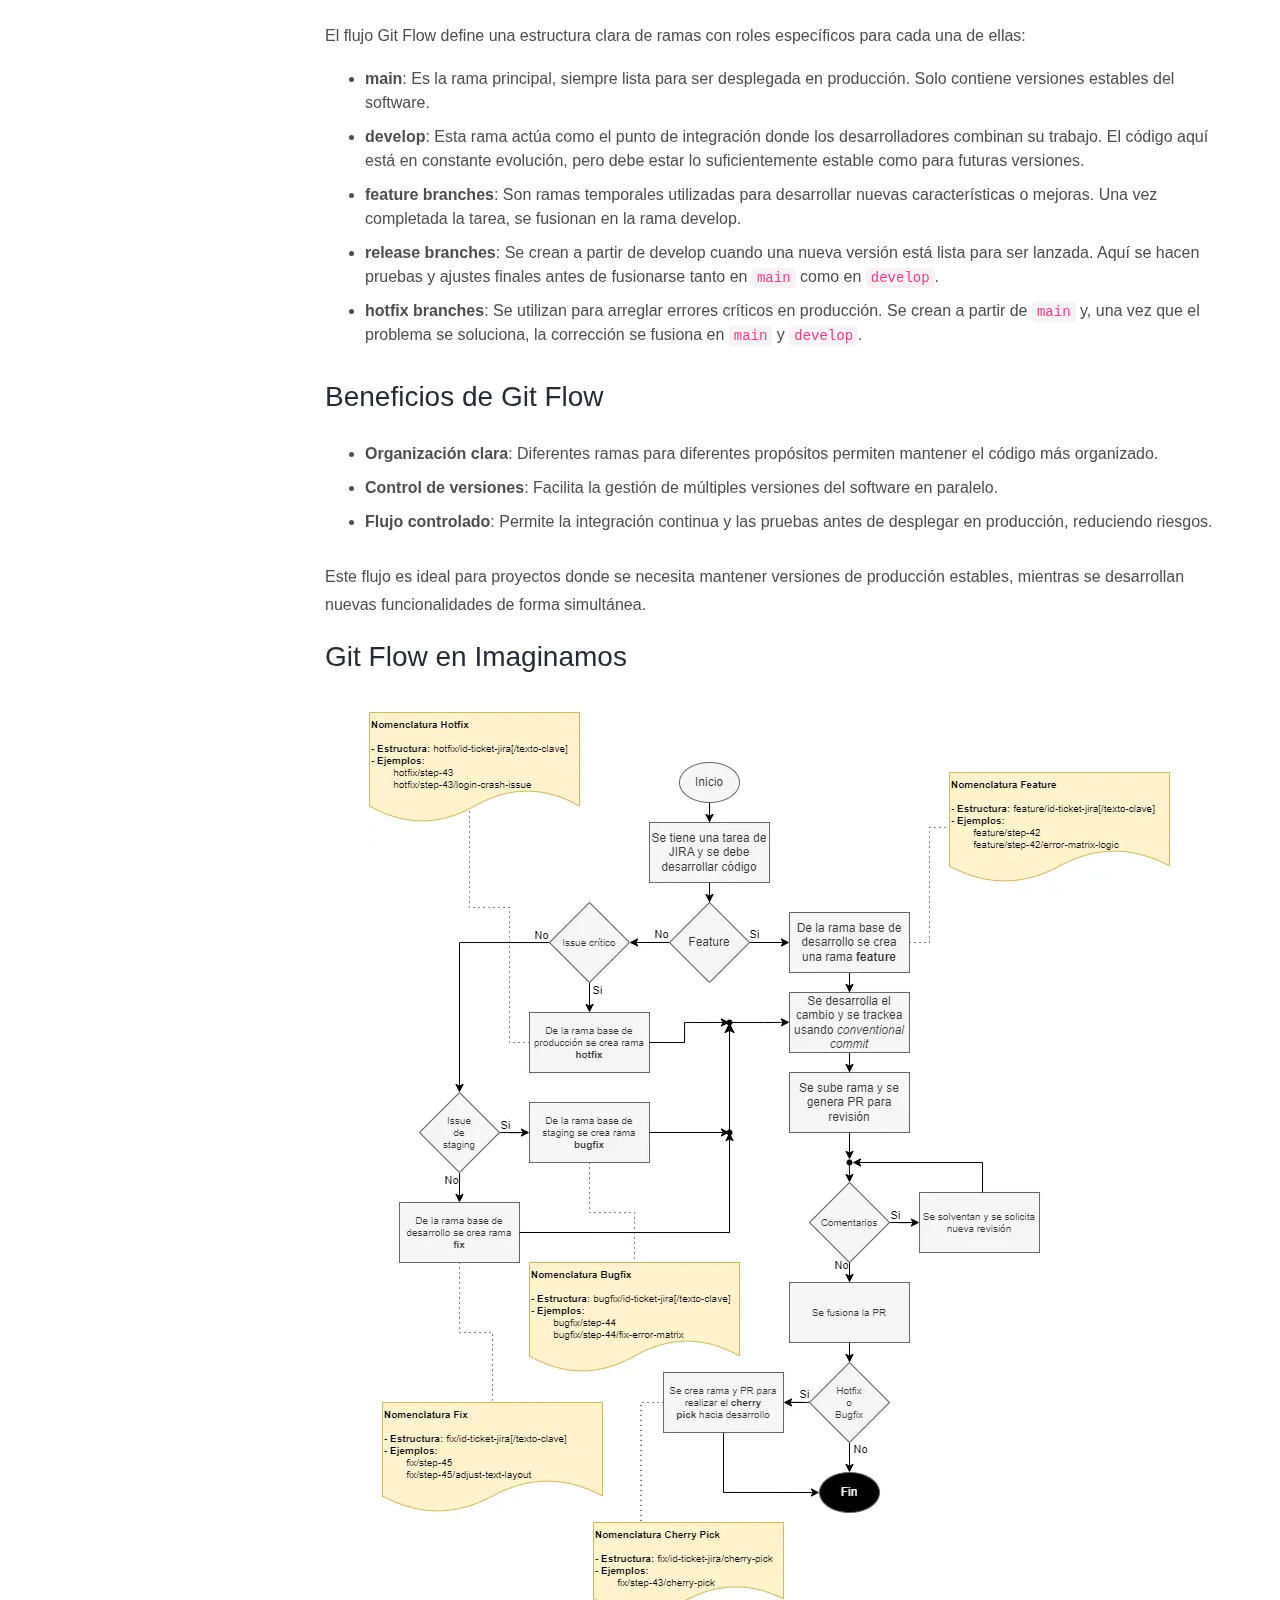
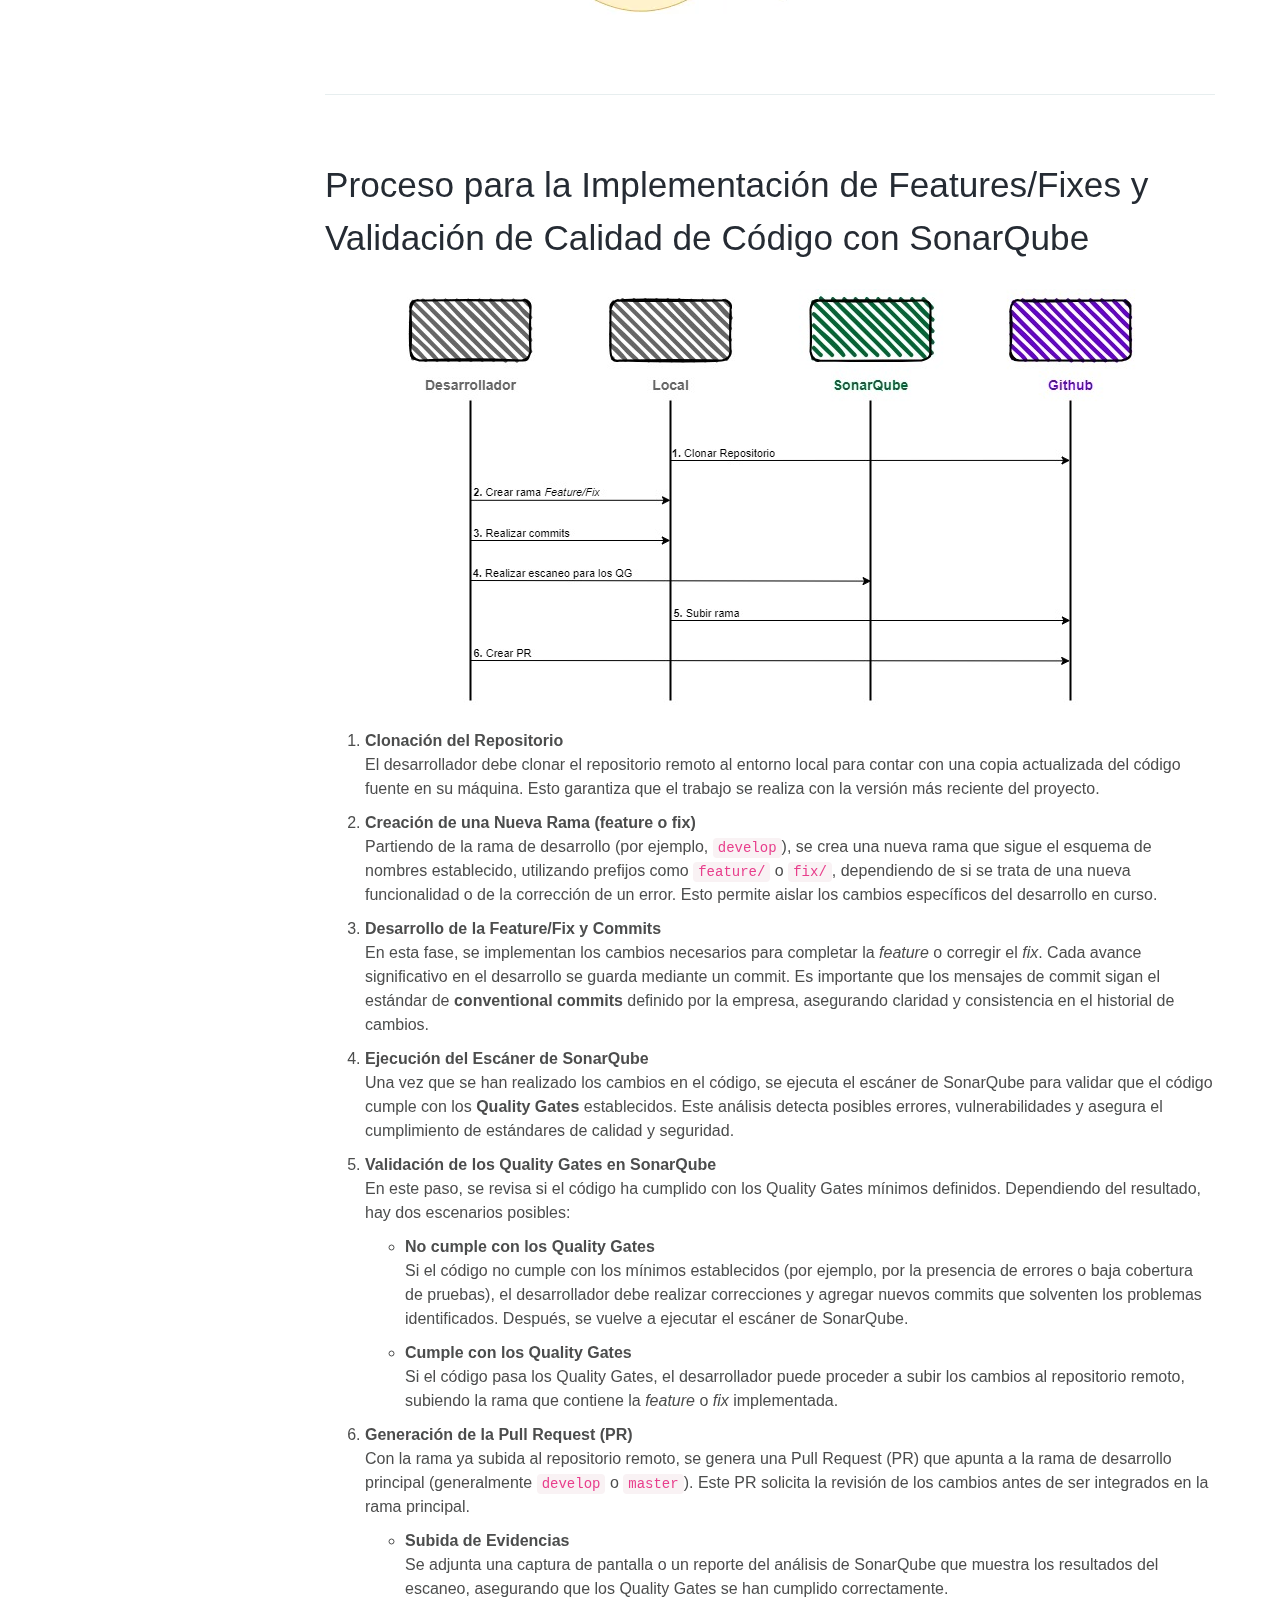
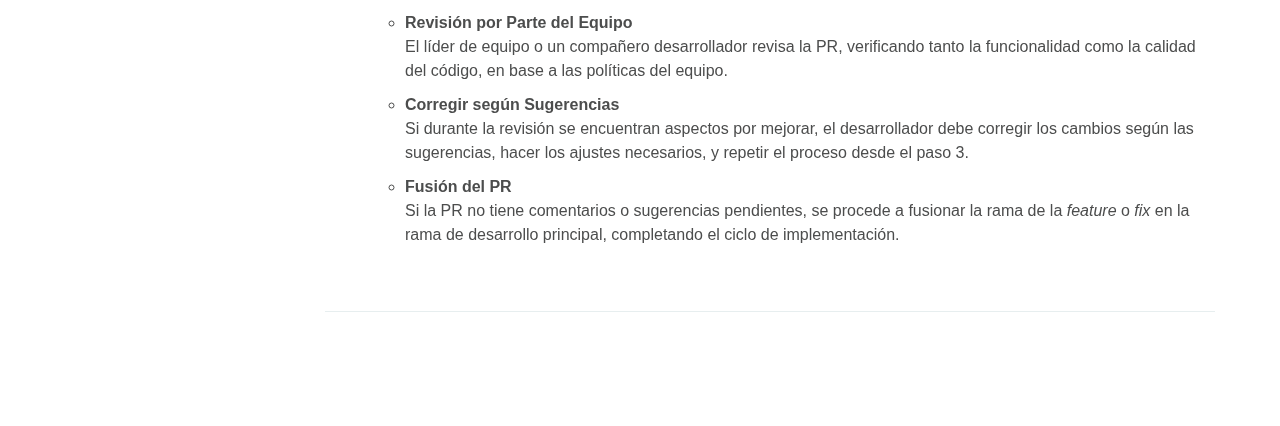
==== commit 8de084ee: "docs: add git flow doc" ====
--- a/index.html
+++ b/index.html
@@ -128,8 +128,10 @@
           </li>
           <li class="nav-item"><a class="nav-link" href="#idocs_developer_guide">Guía del Desarrollador</a>
             <ul class="nav flex-column">
+              <li class="nav-item"><a class="nav-link" href="#idocs_dg_conventional_commits">Conventional Commits</a>
+              <li class="nav-item"><a class="nav-link" href="#idocs_dg_gitflow">Git Flow</a></li>
               <li class="nav-item"><a class="nav-link" href="#idocs_dg_sonarqube">SonarQube</a></li>
-              <li class="nav-item"><a class="nav-link" href="#idocs_dg_conventional_commits">Conventional Commits</a></li>
+              </li>
             </ul>
           </li>
         </ul>
@@ -419,6 +421,144 @@
               por Imaginamos.</p>
           </section>
 
+          <section id="idocs_dg_conventional_commits">
+            <h2>Convención de Conventional Commits</h2>
+
+            <p>La convención de <strong>Conventional Commits</strong> utilizada en Angular sigue una estructura
+              específica que ayuda a estandarizar los mensajes de commit, facilitando el entendimiento y la revisión de
+              cambios. A continuación se detalla el formato y algunos ejemplos:</p>
+
+            <h2>Formato General:</h2>
+            <pre><code>
+    &lt;tipo&gt;(&lt;alcance opcional&gt;): &lt;descripción corta&gt;
+
+    &lt;cuerpo opcional&gt;
+
+    &lt;footer opcional&gt;
+    </code></pre>
+
+            <h2>Descripción de cada parte:</h2>
+            <ul>
+              <li><strong>Tipo</strong>: Describe la naturaleza del cambio. Algunos tipos comunes incluyen:
+                <ul>
+                  <li><code>feat</code>: Para una nueva funcionalidad.</li>
+                  <li><code>fix</code>: Para corregir un bug.</li>
+                  <li><code>docs</code>: Para cambios en la documentación.</li>
+                  <li><code>style</code>: Para cambios de estilo (formato, indentación) que no afectan la lógica del
+                    código.</li>
+                  <li><code>refactor</code>: Para refactorización de código sin agregar o corregir funcionalidad.</li>
+                  <li><code>test</code>: Para agregar o modificar pruebas.</li>
+                  <li><code>chore</code>: Para cambios que no afectan el código de producción, como actualizaciones de
+                    dependencias.</li>
+                </ul>
+              </li>
+              <li><strong>Alcance (opcional)</strong>: El área o módulo afectado por el cambio, colocado entre
+                paréntesis después del tipo de commit.</li>
+              <li><strong>Descripción corta</strong>: Una breve descripción del cambio que no debe exceder los 72
+                caracteres.</li>
+              <li><strong>Cuerpo opcional</strong>: Descripción más detallada que proporciona contexto o explicaciones
+                adicionales.</li>
+              <li><strong>Footer opcional</strong>: Para incluir notas adicionales, como referencias a issues (por
+                ejemplo, <code>Closes #123</code>) o indicar breaking changes.</li>
+            </ul>
+
+            <h2>Ejemplos de Conventional Commits:</h2>
+
+            <h3>Agregar una nueva funcionalidad:</h3>
+            <pre><code>
+    feat(users): agregar soporte para autenticación por OAuth
+    </code></pre>
+
+            <h3>Corregir un bug:</h3>
+            <pre><code>
+    fix(login): corregir el error al validar credenciales vacías
+    </code></pre>
+
+            <h3>Actualizar la documentación:</h3>
+            <pre><code>
+    docs(readme): agregar instrucciones de configuración inicial
+    </code></pre>
+
+            <h3>Cambios de estilo:</h3>
+            <pre><code>
+    style(header): corregir la indentación y eliminar espacios en blanco
+    </code></pre>
+
+            <h3>Refactorización de código:</h3>
+            <pre><code>
+    refactor(api): optimizar el manejo de errores en las peticiones
+    </code></pre>
+
+            <h3>Cambiar el proceso de construcción o actualizar dependencias:</h3>
+            <pre><code>
+    chore(deps): actualizar la versión de TypeScript a 4.3.5
+    </code></pre>
+
+            <h2>Notas importantes:</h2>
+            <p>La estructura de Conventional Commits ayuda a automatizar procesos como:</p>
+            <ul>
+              <li>Generar changelogs automáticamente.</li>
+              <li>Gestionar el versionado semántico.</li>
+              <li>Facilitar la revisión y entendimiento de los cambios realizados.</li>
+            </ul>
+
+            <p>Puedes consultar la <a href="https://www.conventionalcommits.org/en/v1.0.0/"
+                target="_blank">documentación oficial</a> para obtener más detalles.</p>
+          </section>
+
+          <hr class="divider">
+
+          <section id="idocs_dg_gitflow">
+            <h2>Introducción a Git Flow</h2>
+            <center>
+              <img src="assets/developer-guides/gitflow.jpg" />
+            </center>
+
+            <p>
+              Git Flow es una estrategia de branching (manejo de ramas) para Git que facilita la organización del ciclo
+              de vida del desarrollo de software. Fue introducida por Vincent Driessen y se ha convertido en una
+              metodología popular para gestionar el desarrollo colaborativo en equipos, permitiendo mantener la
+              estabilidad del código en producción mientras se trabaja en nuevas características o correcciones.
+            </p>
+            <p>
+              El flujo Git Flow define una estructura clara de ramas con roles específicos para cada una de ellas:
+            </p>
+            <ul>
+              <li><strong>main</strong>: Es la rama principal, siempre lista para ser desplegada en producción. Solo
+                contiene versiones estables del software.</li>
+              <li><strong>develop</strong>: Esta rama actúa como el punto de integración donde los desarrolladores
+                combinan su trabajo. El código aquí está en constante evolución, pero debe estar lo suficientemente
+                estable como para futuras versiones.</li>
+              <li><strong>feature branches</strong>: Son ramas temporales utilizadas para desarrollar nuevas
+                características o mejoras. Una vez completada la tarea, se fusionan en la rama develop.</li>
+              <li><strong>release branches</strong>: Se crean a partir de develop cuando una nueva versión está lista
+                para ser lanzada. Aquí se hacen pruebas y ajustes finales antes de fusionarse tanto en <code>main</code>
+                como en <code>develop</code>.</li>
+              <li><strong>hotfix branches</strong>: Se utilizan para arreglar errores críticos en producción. Se crean a
+                partir de <code>main</code> y, una vez que el problema se soluciona, la corrección se fusiona en
+                <code>main</code> y <code>develop</code>.</li>
+            </ul>
+            <h3>Beneficios de Git Flow</h3>
+            <ul>
+              <li><strong>Organización clara</strong>: Diferentes ramas para diferentes propósitos permiten mantener el
+                código más organizado.</li>
+              <li><strong>Control de versiones</strong>: Facilita la gestión de múltiples versiones del software en
+                paralelo.</li>
+              <li><strong>Flujo controlado</strong>: Permite la integración continua y las pruebas antes de desplegar en
+                producción, reduciendo riesgos.</li>
+            </ul>
+            <p>
+              Este flujo es ideal para proyectos donde se necesita mantener versiones de producción estables, mientras
+              se desarrollan nuevas funcionalidades de forma simultánea.
+            </p>
+
+            <h3>Git Flow en Imaginamos</h3>
+            <center>
+              <img src="assets/developer-guides/gitflow-imaginamos.webp" />
+            </center>
+          </section>
+
+          <hr class="divider">
 
           <section id="idocs_dg_sonarqube">
             <h2>Proceso para la Implementación de Features/Fixes y Validación de Calidad de Código con SonarQube</h2>
@@ -504,93 +644,6 @@
           </section>
 
           <hr class="divider">
-
-          <section id="idocs_dg_conventional_commits">
-            <h2>Convención de Conventional Commits</h2>
-
-            <p>La convención de <strong>Conventional Commits</strong> utilizada en Angular sigue una estructura
-              específica que ayuda a estandarizar los mensajes de commit, facilitando el entendimiento y la revisión de
-              cambios. A continuación se detalla el formato y algunos ejemplos:</p>
-
-            <h2>Formato General:</h2>
-            <pre><code>
-    &lt;tipo&gt;(&lt;alcance opcional&gt;): &lt;descripción corta&gt;
-
-    &lt;cuerpo opcional&gt;
-
-    &lt;footer opcional&gt;
-    </code></pre>
-
-            <h2>Descripción de cada parte:</h2>
-            <ul>
-              <li><strong>Tipo</strong>: Describe la naturaleza del cambio. Algunos tipos comunes incluyen:
-                <ul>
-                  <li><code>feat</code>: Para una nueva funcionalidad.</li>
-                  <li><code>fix</code>: Para corregir un bug.</li>
-                  <li><code>docs</code>: Para cambios en la documentación.</li>
-                  <li><code>style</code>: Para cambios de estilo (formato, indentación) que no afectan la lógica del
-                    código.</li>
-                  <li><code>refactor</code>: Para refactorización de código sin agregar o corregir funcionalidad.</li>
-                  <li><code>test</code>: Para agregar o modificar pruebas.</li>
-                  <li><code>chore</code>: Para cambios que no afectan el código de producción, como actualizaciones de
-                    dependencias.</li>
-                </ul>
-              </li>
-              <li><strong>Alcance (opcional)</strong>: El área o módulo afectado por el cambio, colocado entre
-                paréntesis después del tipo de commit.</li>
-              <li><strong>Descripción corta</strong>: Una breve descripción del cambio que no debe exceder los 72
-                caracteres.</li>
-              <li><strong>Cuerpo opcional</strong>: Descripción más detallada que proporciona contexto o explicaciones
-                adicionales.</li>
-              <li><strong>Footer opcional</strong>: Para incluir notas adicionales, como referencias a issues (por
-                ejemplo, <code>Closes #123</code>) o indicar breaking changes.</li>
-            </ul>
-
-            <h2>Ejemplos de Conventional Commits:</h2>
-
-            <h3>Agregar una nueva funcionalidad:</h3>
-            <pre><code>
-    feat(users): agregar soporte para autenticación por OAuth
-    </code></pre>
-
-            <h3>Corregir un bug:</h3>
-            <pre><code>
-    fix(login): corregir el error al validar credenciales vacías
-    </code></pre>
-
-            <h3>Actualizar la documentación:</h3>
-            <pre><code>
-    docs(readme): agregar instrucciones de configuración inicial
-    </code></pre>
-
-            <h3>Cambios de estilo:</h3>
-            <pre><code>
-    style(header): corregir la indentación y eliminar espacios en blanco
-    </code></pre>
-
-            <h3>Refactorización de código:</h3>
-            <pre><code>
-    refactor(api): optimizar el manejo de errores en las peticiones
-    </code></pre>
-
-            <h3>Cambiar el proceso de construcción o actualizar dependencias:</h3>
-            <pre><code>
-    chore(deps): actualizar la versión de TypeScript a 4.3.5
-    </code></pre>
-
-            <h2>Notas importantes:</h2>
-            <p>La estructura de Conventional Commits ayuda a automatizar procesos como:</p>
-            <ul>
-              <li>Generar changelogs automáticamente.</li>
-              <li>Gestionar el versionado semántico.</li>
-              <li>Facilitar la revisión y entendimiento de los cambios realizados.</li>
-            </ul>
-
-            <p>Puedes consultar la <a href="https://www.conventionalcommits.org/en/v1.0.0/"
-                target="_blank">documentación oficial</a> para obtener más detalles.</p>
-          </section>
-
-          <hr class="divider">
         </div>
       </div>
       <!-- Content end -->
